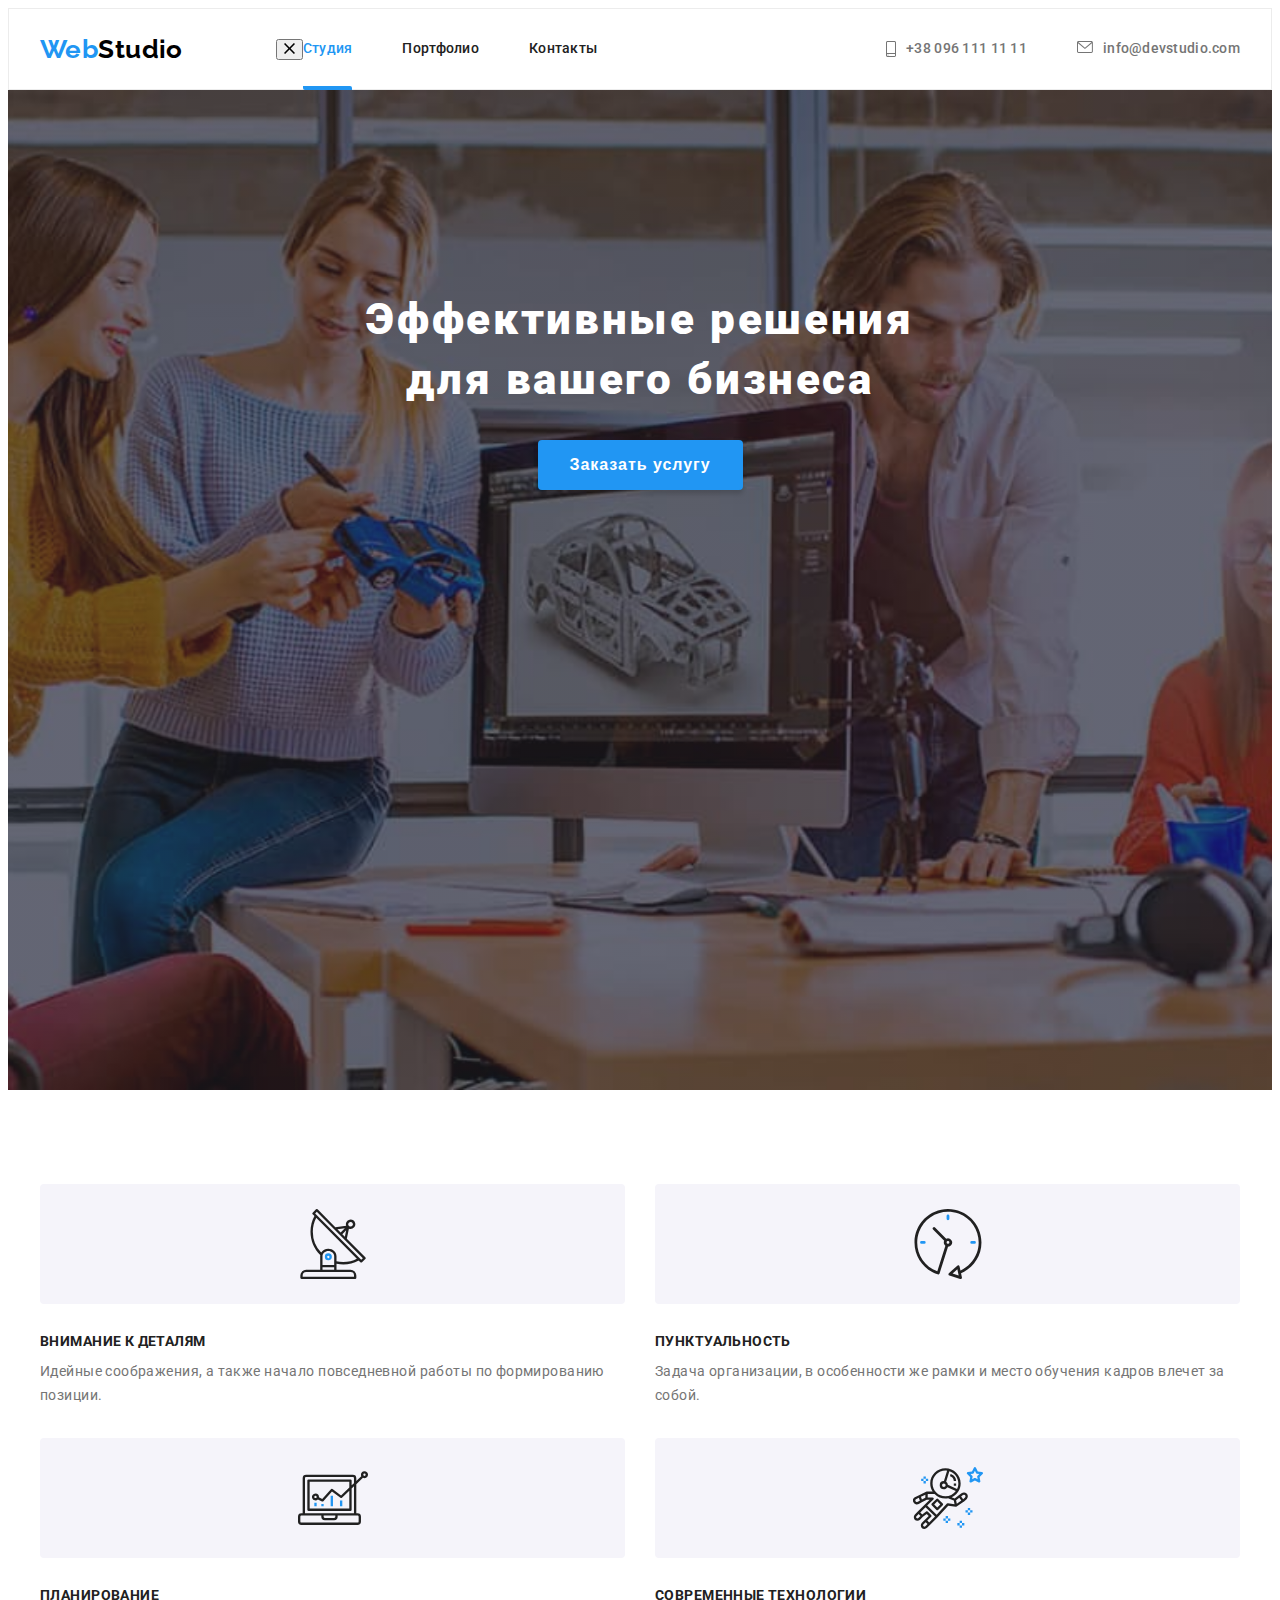
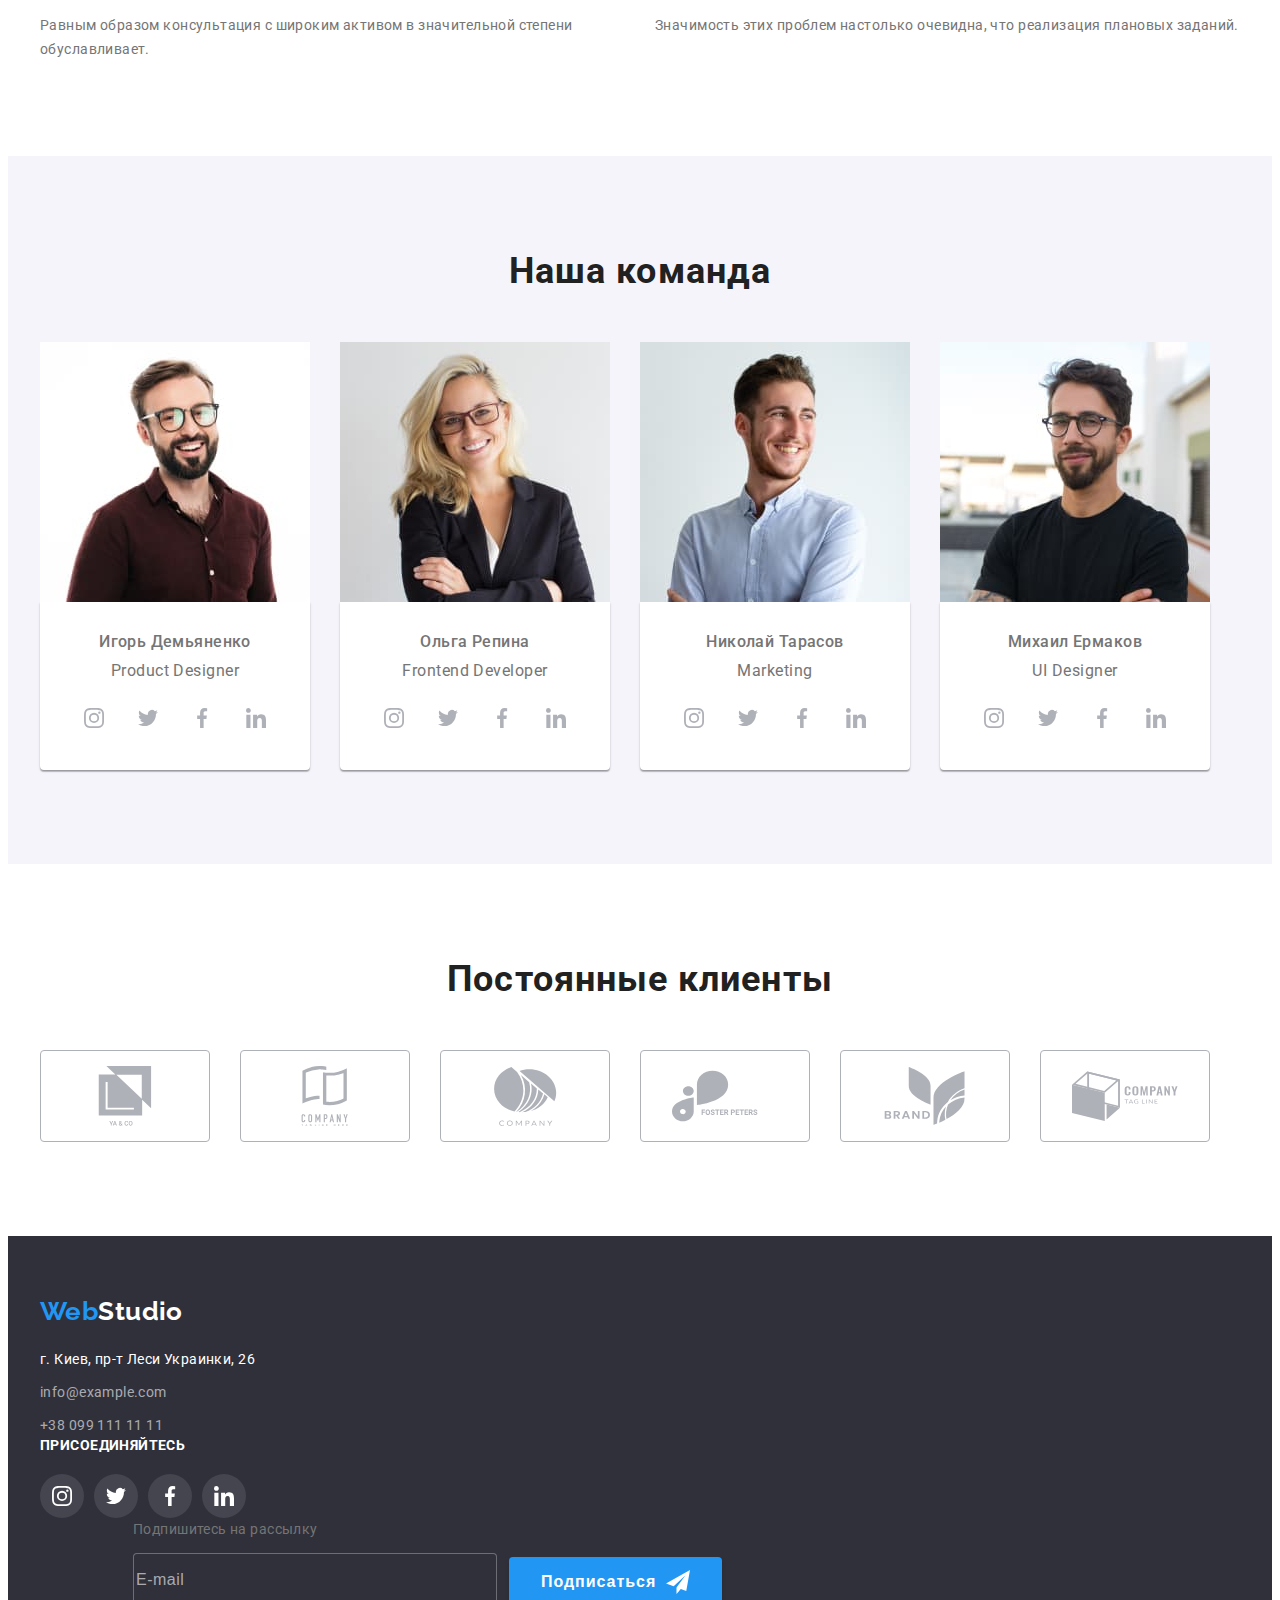
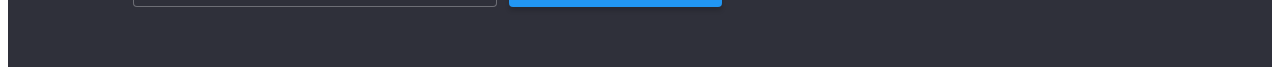
==== index.html @ 20b2bf78 "changes in base, nav, benefits, footer, work" ====
<!DOCTYPE html>
<html lang="ru">

<head>
    <meta charset="UTF-8">
    <meta http-equiv="X-UA-Compatible" content="IE=edge">
    <meta name="viewport" content="width=device-width, initial-scale=1.0">
    <title>WebStudio</title>
    <link rel="preconnect" href="https://fonts.googleapis.com">
    <link rel="preconnect" href="https://fonts.gstatic.com" crossorigin>
    <link href="https://fonts.googleapis.com/css2?family=Raleway:wght@700&family=Roboto:wght@400;500;700;900&display=swap" rel="stylesheet">
    <link rel="stylesheet" href="https://cdnjs.cloudflare.com/ajax/libs/modern-normalize/1.1.0/modern-normalize.min.css" integrity="sha512-wpPYUAdjBVSE4KJnH1VR1HeZfpl1ub8YT/NKx4PuQ5NmX2tKuGu6U/JRp5y+Y8XG2tV+wKQpNHVUX03MfMFn9Q==" crossorigin="anonymous" referrerpolicy="no-referrer"
    />
    <link rel="stylesheet " href="./css/main.min.css ">
</head>

<body>

    <!-- Header -->
    <header class="header">
        <div class="container container__header">
            <nav class="site-nav">
                <a class="logo header__logo" href="/"><span class="logo__first-word">Web</span>Studio</a>
                <div class="site-nav__burger">
                    <div class="site-nav__line"></div>
                    <div class="site-nav__line"></div>
                    <div class="site-nav__line"></div>
                </div>
                <button type="button" class="site-nav__button">
                    <svg class="" width="11" height="11">
                        <use href="./images/sprite.svg#icon-Vectorx"></use>
                    </svg>
                </button>

                <ul class="nav-box">
                    <li class="nav-box__item"><a class="nav-box__link nav-box-link__active" href="./index.html ">Студия</a></li>
                    <li class="nav-box__item"><a class="nav-box__link" href="./portfolio.html ">Портфолио</a></li>
                    <li class="nav-box__item"><a class="nav-box__link" href=" ">Контакты</a></li>
                </ul>
            </nav>

            <ul class="contacts">
                <li class="contacts__item icon-phone-wrap">
                    <a class="contacts__link" href="tel:+380961111111 "><svg class="contacts__icon" width="10" height="16">
                            <use href="images/sprite.svg#icon-phone"></use>
                        </svg>+38 096 111 11 11</a>
                </li>

                <li class="contacts__item">
                    <a class="contacts__link mail" href="mailto:info@devstudio.com "><svg class="contacts__icon" width="16" height="12">
                            <use href="images/sprite.svg#icon-mail"></use>
                        </svg>info@devstudio.com</a></li>
            </ul>
        </div>
    </header>

    <main>
        <!-- Hero -->
        <section class="hero-box overlay">
            <div class="container">
                <h1 class="hero-box__title centered">Эффективные решения<br>для вашего бизнеса</h1>
                <button type="button" class="hero-box__button" data-modal-open>Заказать услугу</button>
            </div>


        </section>

        <!-- Преимущества -->
        <section class="section">
            <div class="container">
                <h2 class="section__title visually-hidden">Наши преимущества</h2>
                <ul class="benefits-list">
                    <li class="benefits-list__item">
                        <div class="benefits-list__box">
                            <svg class="benefits-list__icon">
                                <use href="./images/sprite.svg#icon-antenna"></use>
                            </svg>
                        </div>
                        <h3 class="benefits-list__title">Внимание к деталям</h3>
                        <p class="benefits-list__text">Идейные соображения, а также начало повседневной работы по формированию позиции.</p>
                    </li>
                    <li class="benefits-list__item">
                        <div class="benefits-list__box">
                            <svg class="benefits-list__icon">
                                <use href="./images/sprite.svg#icon-clock"></use>
                            </svg>
                        </div>
                        <h3 class="benefits-list__title">Пунктуальность</h3>
                        <p class="benefits-list__text">Задача организации, в особенности же рамки и место обучения кадров влечет за собой.</p>
                    </li>
                    <li class="benefits-list__item">
                        <div class="benefits-list__box">
                            <svg class="benefits-list__icon">
                                <use href="./images/sprite.svg#icon-diagram"></use>
                            </svg>
                        </div>
                        <h3 class="benefits-list__title">Планирование</h3>
                        <p class="benefits-list__text">Равным образом консультация с широким активом в значительной степени обуславливает.</p>
                    </li>
                    <li class="benefits-list__item">
                        <div class="benefits-list__box">
                            <svg class="benefits-list__icon">
                                <use href="./images/sprite.svg#icon-astronaut"></use>
                            </svg>
                        </div>
                        <h3 class="benefits-list__title">Современные технологии</h3>
                        <p class="benefits-list__text">Значимость этих проблем настолько очевидна, что реализация плановых заданий.</p>
                    </li>
                </ul>
            </div>
        </section>

        <!-- Работы -->
        <section class="section__no-padding-top section">
            <div class="container">
                <h2 class="section__title centered ">Чем мы занимаемся</h2>
                <ul class="works-list">
                    <li class="works-list__item">
                        <img class="works-list__img" src="./images/imgwork1.jpg " alt="Работа на компьютере " width=370>
                        <p class="works-list__text">Десктопные приложения</p>
                    </li>
                    <li class="works-list__item">
                        <img class="works-list__img" src="./images/imgwork2.jpg " alt="Современность технологий " width=370>
                        <p class="works-list__text">Мобильные приложения</p>
                    </li>
                    <li class="works-list__item">
                        <img class="works-list__img" src="./images/imgwork3.jpg " alt="Подбор цвета " width=370>
                        <p class="works-list__text">Дизайнерские решения</p>
                    </li>
                </ul>
            </div>
        </section>

        <!-- Команда -->
        <section class="team section">
            <div class="container">
                <h2 class="section__title section-team centered ">Наша команда</h2>
                <ul class="team-list">
                    <li class="team-list__item">
                        <img src="./images/imgpeople1.jpg " alt="Фото " width=370>
                        <div class="team-list__box">
                            <h3 class="team-list__title centered">Игорь Демьяненко</h3>
                            <p class="team-list__text centered">Product Designer</p>
                            <ul class="social">
                                <li class="social__item">
                                    <a href="#" class="social__link">
                                        <svg class="social__icon">
                                            <use href="images/sprite.svg#icon-instagram">
                                            </use>
                                        </svg>
                                    </a>
                                </li>
                                <li class="social__item">
                                    <a href="#" class="social__link">
                                        <svg class="social__icon">
                                            <use href="images/sprite.svg#icon-twitter">
                                            </use>
                                        </svg>
                                    </a>
                                </li>
                                <li class="social__item">
                                    <a href="#" class="social__link">
                                        <svg class="social__icon">
                                            <use href="images/sprite.svg#icon-facebook">
                                            </use>
                                        </svg>
                                    </a>
                                </li>
                                <li class="social__item">
                                    <a href="#" class="social__link">
                                        <svg class="social__icon">
                                            <use href="images/sprite.svg#icon-linkedin">
                                            </use>
                                        </svg>
                                    </a>
                                </li>
                            </ul>
                        </div>
                    </li>
                    <li class="team-list__item">
                        <img src="./images/imgpeople2.jpg " alt="Фото " width=370>
                        <div class="team-list__box">
                            <h3 class="team-list__title centered ">Ольга Репина</h3>
                            <p class="team-list__text centered ">Frontend Developer</p>
                            <ul class="social">
                                <li class="social__item">
                                    <a href="#" class="social__link">
                                        <svg class="social__icon">
                                            <use href="images/sprite.svg#icon-instagram">
                                            </use>
                                        </svg>
                                    </a>
                                </li>
                                <li class="social__item">
                                    <a href="#" class="social__link">
                                        <svg class="social__icon">
                                            <use href="images/sprite.svg#icon-twitter">
                                            </use>
                                        </svg>
                                    </a>
                                </li>
                                <li class="social__item">
                                    <a href="#" class="social__link">
                                        <svg class="social__icon">
                                            <use href="images/sprite.svg#icon-facebook">
                                            </use>
                                        </svg>
                                    </a>
                                </li>
                                <li class="social__item">
                                    <a href="#" class="social__link">
                                        <svg class="social__icon">
                                            <use href="images/sprite.svg#icon-linkedin">
                                            </use>
                                        </svg>
                                    </a>
                                </li>
                            </ul>
                        </div>
                    </li>
                    <li class="team-list__item">
                        <img src="./images/imgpeople3.jpg " alt="Фото " width=370>
                        <div class="team-list__box">
                            <h3 class="team-list__title centered ">Николай Тарасов</h3>
                            <p class="team-list__text centered ">Marketing</p>
                            <ul class="social">
                                <li class="social__item">
                                    <a href="#" class="social__link">
                                        <svg class="social__icon">
                                            <use href="images/sprite.svg#icon-instagram">
                                            </use>
                                        </svg>
                                    </a>
                                </li>
                                <li class="social__item">
                                    <a href="#" class="social__link">
                                        <svg class="social__icon">
                                            <use href="images/sprite.svg#icon-twitter">
                                            </use>
                                        </svg>
                                    </a>
                                </li>
                                <li class="social__item">
                                    <a href="#" class="social__link">
                                        <svg class="social__icon">
                                            <use href="images/sprite.svg#icon-facebook">
                                            </use>
                                        </svg>
                                    </a>
                                </li>
                                <li class="social__item">
                                    <a href="#" class="social__link">
                                        <svg class="social__icon">
                                            <use href="images/sprite.svg#icon-linkedin">
                                            </use>
                                        </svg>
                                    </a>
                                </li>
                            </ul>
                        </div>
                    </li>
                    <li class="team-list__item">
                        <img src="./images/imgpeople4.jpg " alt="Фото " width=370>
                        <div class="team-list__box">
                            <h3 class="team-list__title centered ">Михаил Ермаков</h3>
                            <p class="team-list__text centered ">UI Designer</p>
                            <ul class="social">
                                <li class="social__item">
                                    <a href="#" class="social__link">
                                        <svg class="social__icon">
                                            <use href="images/sprite.svg#icon-instagram">
                                            </use>
                                        </svg>
                                    </a>
                                </li>
                                <li class="social__item">
                                    <a href="#" class="social__link">
                                        <svg class="social__icon">
                                            <use href="images/sprite.svg#icon-twitter">
                                            </use>
                                        </svg>
                                    </a>
                                </li>
                                <li class="social__item">
                                    <a href="#" class="social__link">
                                        <svg class="social__icon">
                                            <use href="images/sprite.svg#icon-facebook">
                                            </use>
                                        </svg>
                                    </a>
                                </li>
                                <li class="social__item">
                                    <a href="#" class="social__link">
                                        <svg class="social__icon">
                                            <use href="images/sprite.svg#icon-linkedin">
                                            </use>
                                        </svg>
                                    </a>
                                </li>
                            </ul>
                        </div>
                    </li>
                </ul>
            </div>

        </section>

        <!-- Постоянные клиенты -->
        <section class="section">
            <div class="container">
                <h2 class="section__title centered">Постоянные клиенты</h2>
                <ul class="clients-list">
                    <li class="clients-list__item">
                        <a href="#" class="clients-list__link">
                            <svg class="clients-list__icon" width="106" height="60">
                                <use href="./images/sprite.svg#icon-client1"></use>
                            </svg>
                        </a>
                    </li>
                    <li class="clients-list__item">
                        <a href="#" class="clients-list__link">
                            <svg class="clients-list__icon" width="106" height="60">
                                <use href="./images/sprite.svg#icon-client2"></use>
                            </svg>
                        </a>
                    </li>
                    <li class="clients-list__item">
                        <a href="#" class="clients-list__link">
                            <svg class="clients-list__icon" width="106" height="60">
                                <use href="./images/sprite.svg#icon-client3"></use>
                            </svg>
                        </a>
                    </li>
                    <li class="clients-list__item">
                        <a href="#" class="clients-list__link">
                            <svg class="clients-list__icon" width="106" height="60">
                                <use href="./images/sprite.svg#icon-client4"></use>
                            </svg>
                        </a>
                    </li>
                    <li class="clients-list__item">
                        <a href="#" class="clients-list__link">
                            <svg class="clients-list__icon" width="106" height="60">
                                <use href="./images/sprite.svg#icon-client5"></use>
                            </svg>
                        </a>
                    </li>
                    <li class="clients-list__item">
                        <a href="#" class="clients-list__link">
                            <svg class="clients-list__icon" width="106" height="60">
                                <use href="./images/sprite.svg#icon-client6"></use>
                            </svg>
                        </a>
                    </li>
                </ul>
            </div>
        </section>
    </main>

    <!-- Подвал -->
    <footer class="footer">
        <div class="container footer__container">
            <div class="footer-box">
                <a class="logo footer__logo" href="/"><span class="logo__first-word ">Web</span>Studio</a>

                <address>
                    <ul class="footer-box__list ">
                        <li class="footer-box__item"><a class="footer-box__address" href="https://www.google.com/maps/place/%D0%B1%D1%83%D0%BB.+%D0%9B%D0%B5%D1%81%D0%B8+%D0%A3%D0%BA%D1%80%D0%B0%D0%B8%D0%BD%D0%BA%D0%B8,+26,+%D0%9A%D0%B8%D0%B5%D0%B2,+02000/@50.4265807,30.5361918,17z/data=!3m1!4b1!4m13!1m7!3m6!1s0x40d4cf0e033ecbe9:0x57a4dffefec77da0!2z0LHRg9C7LiDQm9C10YHQuCDQo9C60YDQsNC40L3QutC4LCAyNiwg0JrQuNC10LIsIDAyMDAw!3b1!8m2!3d50.4265807!4d30.5383858!3m4!1s0x40d4cf0e033ecbe9:0x57a4dffefec77da0!8m2!3d50.4265807!4d30.5383858 ">
                            г. Киев, пр-т Леси Украинки, 26</a></li>
                        <li class="footer-box__item"><a class="footer-box__contact" href="mailto:info@example.com ">info@example.com</a></li>
                        <li class="footer-box__item"><a class="footer-box__contact" href="tel:+380991111111 ">+38 099 111 11 11</a></li>
                    </ul>
                </address>
            </div>

            <div class="footer-submit-box">
                <p class="footer-submit-box__title">присоединяйтесь</p>
                <ul class="footer-submit-box__list">
                    <li class="footer-submit-box__item">
                        <a href="#" class="footer-submit-box__link">
                            <svg class="footer-submit-box__icon">
                                <use href="images/sprite.svg#icon-instagram">
                                </use>
                            </svg>
                        </a>
                    </li>
                    <li class="footer-submit-box__item">
                        <a href="#" class="footer-submit-box__link">
                            <svg class="footer-submit-box__icon">
                                <use href="images/sprite.svg#icon-twitter">
                                </use>
                            </svg>
                        </a>
                    </li>
                    <li class="footer-submit-box__item">
                        <a href="#" class="footer-submit-box__link">
                            <svg class="footer-submit-box__icon">
                                <use href="images/sprite.svg#icon-facebook">
                                </use>
                            </svg>
                        </a>
                    </li>
                    <li class="footer-submit-box__item">
                        <a href="#" class="footer-submit-box__link">
                            <svg class="footer-submit-box__icon">
                                <use href="images/sprite.svg#icon-linkedin">
                                </use>
                            </svg>
                        </a>
                    </li>
                </ul>
            </div>
            <form action="" class="footer-form">
                <label class="footer-form_submit-email-box">Подпишитесь на рассылку
                    <input type="email" name="email" class="footer-form__email" placeholder="E-mail">
                </label>
                <button type="submit" class="footer-form__button-submit button-submit">Подписаться
                    <svg class="footer-form__icon-send">
                        <use href="./images/sprite.svg#icon-telegram"></use>
                    </svg>
                </button>

            </form>
        </div>
    </footer>

    <!-- Модалка -->
    <div class="backdrop is-hidden" data-modal>
        <div class="modal">
            <button type="button" data-modal-close class="modal-close modal__close">
                <svg class="modal__cross" width="11" height="11">
                    <use href="./images/sprite.svg#icon-Vectorx"></use>
                </svg>
            </button>
            <b class="modal__header">Оставьте свои данные, мы вам перезвоним</b>
            <form action="" class="modal-form modal__form">
                <label class="modal-form__input-box">Имя
                    <input type="text" name="name" class="modal-form__input" required>
                    <svg class="modal-form__icon">
                        <use href="./images/sprite.svg#modal-contact"></use>
                    </svg>
                </label>
                <label class="modal-form__input-box">Телефон
                    <input type="tel" name="tel" class="modal-form__input" pattern="[0-9]{10}" title="0500505050" required>
                    <svg class="modal-form__icon">
                        <use href="./images/sprite.svg#modal-tel"></use>
                    </svg>
                </label>
                <label class="modal-form__input-box">Почта
                    <input type="email" name="email" class="modal-form__input" required>
                    <svg class="modal-form__icon">
                        <use href="./images/sprite.svg#modal-email"></use>
                    </svg>
                </label>
                <label class="modal-form__input-box">Комментарий
                    <textarea name="coment" placeholder="Введите текст" class="form-message" id="coment" cols="30" rows="10"></textarea>
                </label>

                <label class="policy-box">
                    <input type="checkbox" name="checkbox" class="policy-box__checkbox"> 
                    <svg class="policy-box__icon-check">
                        <use href="./images/sprite.svg#icon-ok"></use>
                    </svg>
                    Соглашаюсь с рассылкой и принимаю &nbsp;<a href="#">Условия договора</a>
                </label>
                <button type="submit" name="submit" class="policy-box__button-submit">Отправить</button>
            </form>
        </div>
    </div>

    <script src="./js/modal.js"></script>
</body>

</html>
---- css/main.min.css ----
:root{--primary-text-color: #757575;--title-text-color: #212121;--accent-color: #2196f3;--primary-white-color: #fff;--title-bgc: #2f303a;--secondary-bgc: #f5f4fa;--box-shadow: 0px 4px 4px rgba(0, 0, 0, 0.15);--contract-color: rgba(255, 255, 255, 0.6);--animation-timing-function: cubic-bezier(0.4, 0, 0.2, 1)}body{background:var(--primary-white-color);color:var(--primary-text-color);font-family:'Roboto', sans-serif;font-size:14px;line-height:1.7;letter-spacing:0.03em}img{display:block;max-width:100%;height:auto}h1,h2,h3,p{margin:0}ul{margin:0;padding:0;list-style:none}.section{padding:60px 0}@media screen and (min-width: 1200px){.section{padding:94px 0}}.container{margin-left:auto;margin-right:auto;padding-left:15px;padding-right:15px}@media screen and (min-width: 480px){.container{width:480px}}@media screen and (min-width: 768px){.container{width:768px}}@media screen and (min-width: 1200px){.container{width:1200px}}.hero-box,.footer{background-color:var(--title-bgc)}.centered{text-align:center}.section__title{font-weight:700;font-size:36px;line-height:1.17;letter-spacing:0.03em;text-align:center;color:var(--title-text-color);margin-top:0;margin-bottom:50px}.visually-hidden{position:absolute;clip:rect(0 0 0 0);width:1px;height:1px;margin:-1px}.links{margin-bottom:50px}.header__logo,.footer__logo{font-family:'Raleway';font-weight:700;font-size:26px;line-height:1.19;text-decoration:none}.logo{color:#000000}.logo .logo__first-word{color:var(--accent-color)}@media screen and (min-width: 768px){.header__logo{margin-right:93px;display:-webkit-box;display:-webkit-flex;display:-ms-flexbox;display:flex;-webkit-box-align:center;-webkit-align-items:center;-ms-flex-align:center;align-items:center}}.footer__logo{color:var(--primary-white-color)}.header{border:1px solid #ececec}@media screen and (min-width: 768px){.container__header{display:-webkit-box;display:-webkit-flex;display:-ms-flexbox;display:flex}}@media screen and (min-width: 768px){.site-nav{display:-webkit-box;display:-webkit-flex;display:-ms-flexbox;display:flex;-webkit-box-align:center;-webkit-align-items:center;-ms-flex-align:center;align-items:center}}@media screen and (min-width: 768px){.nav-box{display:-webkit-box;display:-webkit-flex;display:-ms-flexbox;display:flex;-webkit-box-align:center;-webkit-align-items:center;-ms-flex-align:center;align-items:center;-webkit-align-content:center;-ms-flex-line-pack:center;align-content:center}}@media screen and (min-width: 768px){.nav-box__item{margin-left:auto}.nav-box__item:not(:last-child){margin-right:50px}}.nav-box__link{display:block;padding-top:32px;padding-bottom:32px;font-weight:500;font-size:14px;line-height:1.14;letter-spacing:0.02em;text-decoration:none;color:var(--title-text-color);position:relative;-webkit-transition:color 250ms var(--animation-timing-function);-o-transition:color 250ms var(--animation-timing-function);transition:color 250ms var(--animation-timing-function)}.nav-box__link:hover::after,.nav-box__link:focus::after{-webkit-transform:scale(1);-ms-transform:scale(1);transform:scale(1)}.nav-box__link::after{content:'';position:absolute;left:0;bottom:0;display:block;width:100%;height:4px;-webkit-border-radius:0 2px;border-radius:0 2px;background-color:var(--accent-color);-webkit-transform:scale(0);-ms-transform:scale(0);transform:scale(0);-webkit-transition:-webkit-transform 250ms var(--animation-timing-function);transition:-webkit-transform 250ms var(--animation-timing-function);-o-transition:transform 250ms var(--animation-timing-function);transition:transform 250ms var(--animation-timing-function);transition:transform 250ms var(--animation-timing-function), -webkit-transform 250ms var(--animation-timing-function)}.nav-box__link:hover,.nav-box__link:focus{color:var(--accent-color)}.nav-box-link__active{color:var(--accent-color)}.nav-box-link__active::after{content:'';position:absolute;left:0;bottom:-1px;display:block;width:100%;height:4px;-webkit-border-radius:0 2px;border-radius:0 2px;background-color:var(--accent-color);-webkit-transform:scale(1);-ms-transform:scale(1);transform:scale(1)}@media screen and (min-width: 768px){.contacts{display:-webkit-box;display:-webkit-flex;display:-ms-flexbox;display:flex;-webkit-box-align:center;-webkit-align-items:center;-ms-flex-align:center;align-items:center;-webkit-align-content:center;-ms-flex-line-pack:center;align-content:center;margin-left:auto}}.contacts__item:not(:last-child){margin-right:50px}.contacts__link{fill:var(--primary-text-color);padding-top:32px;padding-bottom:32px;font-weight:500;font-size:14px;line-height:1.14;letter-spacing:0.02em;text-decoration:none;color:var(--primary-text-color);-webkit-transition:color 250ms var(--animation-timing-function),fill 250ms var(--animation-timing-function);-o-transition:color 250ms var(--animation-timing-function),fill 250ms var(--animation-timing-function);transition:color 250ms var(--animation-timing-function),fill 250ms var(--animation-timing-function)}@media screen and (min-width: 768px){.contacts__link{display:-webkit-box;display:-webkit-flex;display:-ms-flexbox;display:flex;-webkit-box-pack:center;-webkit-justify-content:center;-ms-flex-pack:center;justify-content:center}}.contacts__link:hover,.contacts__link:focus{color:var(--accent-color)}.contacts__link:hover .contacts__icon,.contacts__link:focus .contacts__icon{fill:var(--accent-color)}.contacts__icon{fill:currentColor;margin-right:10px}.backdrop{position:fixed;top:0;left:0;width:100%;height:100%;background-color:rgba(0,0,0,0.2);cursor:pointer;opacity:1;-webkit-transition:opacity 250ms var(--animation-timing-function),visibility 250ms var(--animation-timing-function);-o-transition:opacity 250ms var(--animation-timing-function),visibility 250ms var(--animation-timing-function);transition:opacity 250ms var(--animation-timing-function),visibility 250ms var(--animation-timing-function)}.backdrop.is-hidden{opacity:0;pointer-events:none}.backdrop.is-hidden .modal{-webkit-transform:translate(-50%, -50%) scale(1.1);-ms-transform:translate(-50%, -50%) scale(1.1);transform:translate(-50%, -50%) scale(1.1)}.modal{position:absolute;top:50%;left:50%;-webkit-transform:translate(-50%, -50%) scale(1);-ms-transform:translate(-50%, -50%) scale(1);transform:translate(-50%, -50%) scale(1);-webkit-transition:-webkit-transform 250ms var(--animation-timing-function);transition:-webkit-transform 250ms var(--animation-timing-function);-o-transition:transform 250ms var(--animation-timing-function);transition:transform 250ms var(--animation-timing-function);transition:transform 250ms var(--animation-timing-function), -webkit-transform 250ms var(--animation-timing-function);min-height:581px;min-width:528px;padding:40px;background-color:var(--primary-white-color);-webkit-box-shadow:0px 1px 3px rgba(0,0,0,0.12),0px 1px 1px rgba(0,0,0,0.14),0px 2px 1px rgba(0,0,0,0.2);box-shadow:0px 1px 3px rgba(0,0,0,0.12),0px 1px 1px rgba(0,0,0,0.14),0px 2px 1px rgba(0,0,0,0.2);-webkit-border-radius:4px;border-radius:4px}.modal .modal-close{height:30px;width:30px;-webkit-border-radius:50%;border-radius:50%;background:var(--primary-white-color);border:1px solid rgba(0,0,0,0.1);cursor:pointer;-webkit-transition:fill 250ms var(--animation-timing-function);-o-transition:fill 250ms var(--animation-timing-function);transition:fill 250ms var(--animation-timing-function)}.modal .modal-close:hover{fill:var(--accent-color)}.modal .modal-close.modal__close{position:absolute;top:8px;right:8px}.modal .modal__cross{color:#000000;-webkit-box-align:center;-webkit-align-items:center;-ms-flex-align:center;align-items:center;-webkit-box-pack:center;-webkit-justify-content:center;-ms-flex-pack:center;justify-content:center;-webkit-transition:color 250ms var(--animation-timing-function);-o-transition:color 250ms var(--animation-timing-function);transition:color 250ms var(--animation-timing-function)}.modal .modal__header{font-weight:700;font-size:20px;line-height:1.15;text-align:center;letter-spacing:0.03em;color:var(--title-text-color);margin-bottom:12px}.modal .modal__form{margin-top:12px}.modal .modal-form__input-box{display:block;position:relative;font-size:12px;line-height:1.16;letter-spacing:0.01em;color:var(--primary-text-color);margin-bottom:10px}.modal-form__input,.form-message{width:100%;height:40px;border:1px solid rgba(33,33,33,0.2);-webkit-box-sizing:border-box;box-sizing:border-box;-webkit-border-radius:4px;border-radius:4px;margin-top:4px;padding:0 10px 0 35px}.modal-form__input:focus,.form-message:focus{outline:none;border:1px solid var(--accent-color)}.modal-form__input:focus ~ .modal-form__icon{fill:var(--accent-color)}.modal-form__icon{display:block;position:absolute;top:50%;left:10px;width:18px;height:18px;color:var(--title-text-color);-webkit-transition:border 250ms var(--animation-timing-function),fill 250ms var(--animation-timing-function);-o-transition:border 250ms var(--animation-timing-function),fill 250ms var(--animation-timing-function);transition:border 250ms var(--animation-timing-function),fill 250ms var(--animation-timing-function)}.form-message{display:block;font-family:inherit;resize:none;height:120px;padding:12px 16px}.form-message::-webkit-input-placeholder{color:rgba(117,117,117,0.5)}.form-message:-ms-input-placeholder{color:rgba(117,117,117,0.5)}.form-message::-ms-input-placeholder{color:rgba(117,117,117,0.5)}.form-message::placeholder{color:rgba(117,117,117,0.5)}.policy-box{display:-webkit-box;display:-webkit-flex;display:-ms-flexbox;display:flex;-webkit-box-align:center;-webkit-align-items:center;-ms-flex-align:center;align-items:center;-webkit-box-pack:center;-webkit-justify-content:center;-ms-flex-pack:center;justify-content:center;width:100%;font-size:14px;line-height:1.71;letter-spacing:0.03em;color:var(--primary-text-color);margin-bottom:30px}.policy-box__checkbox{position:absolute;width:1px;height:1px;margin:-1px;border:0px;padding:0px;clip:rect(0 0 0 0);overflow:hidden}.policy-box__icon-check{width:16px;height:16px;border:2px solid var(--title-text-color);-webkit-border-radius:2px;border-radius:2px;margin-right:10px;background-color:var(--primary-white-color)}.policy-box__checkbox:checked+.policy-box__icon-check{background-color:var(--accent-color);-webkit-background-origin:border-box;background-origin:border-box;border-color:var(--accent-color)}.policy-box a{color:var(--accent-color);text-decoration:underline}.policy-box__button-submit{display:block;margin:0 auto;-webkit-border-radius:4px;border-radius:4px;border:none;height:50px;min-width:200px;text-align:center;color:var(--primary-white-color);background-color:var(--accent-color);cursor:pointer;font-weight:700;font-size:16px;line-height:1.88;text-decoration:none;letter-spacing:0.06em;-webkit-transition:background-color 250ms var(--animation-timing-function),-webkit-box-shadow 250ms var(--animation-timing-function);transition:background-color 250ms var(--animation-timing-function),-webkit-box-shadow 250ms var(--animation-timing-function);-o-transition:background-color 250ms var(--animation-timing-function),box-shadow 250ms var(--animation-timing-function);transition:background-color 250ms var(--animation-timing-function),box-shadow 250ms var(--animation-timing-function);transition:background-color 250ms var(--animation-timing-function),box-shadow 250ms var(--animation-timing-function),-webkit-box-shadow 250ms var(--animation-timing-function)}.policy-box__button-submit:hover,.policy-box__button-submit:focus{cursor:pointer;background-color:#1b71b8;-webkit-box-shadow:var(--box-shadow);box-shadow:var(--box-shadow)}.hero-box{text-align:center;padding-top:200px;padding-bottom:200px}.hero-box__title{margin-bottom:30px;color:var(--primary-white-color);font-weight:900;font-size:44px;line-height:1.36;letter-spacing:0.06em}.overlay{height:600px;max-width:1600px;margin-left:auto;margin-right:auto;background-image:-webkit-gradient(linear, left top, right top, from(rgba(47,48,58,0.4)), to(rgba(47,48,58,0.4))),url(../images/hero-box.jpg);background-image:-webkit-linear-gradient(left, rgba(47,48,58,0.4), rgba(47,48,58,0.4)),url(../images/hero-box.jpg);background-image:-o-linear-gradient(left, rgba(47,48,58,0.4), rgba(47,48,58,0.4)),url(../images/hero-box.jpg);background-image:linear-gradient(to right, rgba(47,48,58,0.4), rgba(47,48,58,0.4)),url(../images/hero-box.jpg);background-repeat:no-repeat;background-position:center;-webkit-background-size:cover;background-size:cover}.hero-box__button{display:inline-block;border:transparent;-webkit-box-shadow:var(--box-shadow);box-shadow:var(--box-shadow);-webkit-border-radius:4px;border-radius:4px;padding:10px 32px;min-width:200px;text-align:center;color:var(--primary-white-color);background-color:var(--accent-color);cursor:pointer;font-weight:700;font-size:16px;line-height:1.88;text-decoration:none;letter-spacing:0.06em;-webkit-transition:background-color 250ms var(--animation-timing-function);-o-transition:background-color 250ms var(--animation-timing-function);transition:background-color 250ms var(--animation-timing-function)}@media screen and (min-width: 768px){.benefits-list{display:-webkit-box;display:-webkit-flex;display:-ms-flexbox;display:flex;-webkit-flex-wrap:wrap;-ms-flex-wrap:wrap;flex-wrap:wrap;margin:-15px}}@media screen and (min-width: 1600px){.benefits-list{margin:-15px}}@media screen and (max-width: 767px){.benefits-list__item:not(:last-child){margin-bottom:30px}}@media screen and (min-width: 768px){.benefits-list__item{width:-webkit-calc((100% - 4 * 15px) / 2);width:calc((100% - 4 * 15px) / 2);margin:15px}}@media screen and (min-width: 1600px){.benefits-list__item{width:-webkit-calc((100% - 8 * 15px) / 4);width:calc((100% - 8 * 15px) / 4);margin:15px}}.benefits-list__box{display:-webkit-box;display:-webkit-flex;display:-ms-flexbox;display:flex;-webkit-box-pack:center;-webkit-justify-content:center;-ms-flex-pack:center;justify-content:center;margin-bottom:30px;height:120px;background-color:var(--secondary-bgc);-webkit-border-radius:4px;border-radius:4px;fill:var(--title-text-color)}.benefits-list__icon{display:-webkit-box;display:-webkit-flex;display:-ms-flexbox;display:flex;width:70px;fill:var(--title-text-color);-webkit-background-size:contain;background-size:contain;background-repeat:no-repeat}.benefits-list__title{margin-bottom:10px;font-weight:700;font-size:14px;line-height:1.14;letter-spacing:0.03em;color:var(--title-text-color);text-transform:uppercase}@media screen and (max-width: 767px){.benefits-list__title{display:-webkit-box;display:-webkit-flex;display:-ms-flexbox;display:flex;-webkit-box-pack:center;-webkit-justify-content:center;-ms-flex-pack:center;justify-content:center}}.benefits-list__text{font-weight:400;font-size:14px;line-height:1.71;margin-top:0;margin-bottom:0;padding-top:0;letter-spacing:0.03em;color:var(--primary-text-color)}.works{padding-top:0}.section__no-padding-top{display:block;margin-bottom:50px;padding-top:0;padding-bottom:0}@media screen and (max-width: 1599px){.section__no-padding-top{display:none}}.works-list{display:-webkit-box;display:-webkit-flex;display:-ms-flexbox;display:flex;-webkit-flex-wrap:wrap;-ms-flex-wrap:wrap;flex-wrap:wrap}.works-list__item{position:relative}.works-list__item+.works-list__item{margin-left:30px}.works-list__text{display:-webkit-box;display:-webkit-flex;display:-ms-flexbox;display:flex;-webkit-box-pack:center;-webkit-justify-content:center;-ms-flex-pack:center;justify-content:center;-webkit-box-align:center;-webkit-align-items:center;-ms-flex-align:center;align-items:center;position:absolute;content:'';bottom:0;left:0;height:70px;width:100%;background:rgba(47,48,58,0.8);font-weight:700;font-size:14px;line-height:1.14;letter-spacing:0.03em;color:var(--primary-white-color);text-transform:uppercase}.team{background:var(--secondary-bgc)}.section-team{margin-bottom:50px}.title-team{letter-spacing:0.03em;text-align:center;color:var(--title-text-color)}.team-list{display:-webkit-box;display:-webkit-flex;display:-ms-flexbox;display:flex;-webkit-flex-wrap:wrap;-ms-flex-wrap:wrap;flex-wrap:wrap}.team-list__item{width:270px;background-color:var(--primary-white-color)}.team-list__item+.team-list__item{margin-left:30px}.team-list__box{padding-top:30px;padding-bottom:30px;-webkit-border-radius:0px 0px 4px 4px;border-radius:0px 0px 4px 4px;-webkit-box-shadow:0px 1px 3px rgba(0,0,0,0.12),0px 1px 1px rgba(0,0,0,0.14),0px 2px 1px rgba(0,0,0,0.2);box-shadow:0px 1px 3px rgba(0,0,0,0.12),0px 1px 1px rgba(0,0,0,0.14),0px 2px 1px rgba(0,0,0,0.2)}.team-list__title,.team-list__text{font-weight:500;font-size:16px;line-height:1.19;margin-bottom:16px}.team-list__title{margin-bottom:10px}.team-list__text{font-weight:400;margin-top:0;padding-top:0;letter-spacing:0.03em;color:var(--primary-text-color)}.social{display:-webkit-box;display:-webkit-flex;display:-ms-flexbox;display:flex;-webkit-flex-wrap:wrap;-ms-flex-wrap:wrap;flex-wrap:wrap;-webkit-box-align:center;-webkit-align-items:center;-ms-flex-align:center;align-items:center;-webkit-box-pack:center;-webkit-justify-content:center;-ms-flex-pack:center;justify-content:center}.social__item:not(:last-child){margin-right:10px}.social__link{display:-webkit-box;display:-webkit-flex;display:-ms-flexbox;display:flex;-webkit-box-align:center;-webkit-align-items:center;-ms-flex-align:center;align-items:center;-webkit-box-pack:center;-webkit-justify-content:center;-ms-flex-pack:center;justify-content:center;width:44px;height:44px;-webkit-border-radius:50%;border-radius:50%;color:#afb1b8;-webkit-transition:color 250ms var(--animation-timing-function),background-color 250ms var(--animation-timing-function);-o-transition:color 250ms var(--animation-timing-function),background-color 250ms var(--animation-timing-function);transition:color 250ms var(--animation-timing-function),background-color 250ms var(--animation-timing-function)}.social__link:hover,.social__link:focus{color:var(--primary-white-color);background-color:var(--accent-color)}.social__icon{display:-webkit-box;display:-webkit-flex;display:-ms-flexbox;display:flex;fill:currentColor;width:20px;height:20px}.clients-list{display:-webkit-box;display:-webkit-flex;display:-ms-flexbox;display:flex;-webkit-flex-wrap:wrap;-ms-flex-wrap:wrap;flex-wrap:wrap}.clients-list__item{display:-webkit-box;display:-webkit-flex;display:-ms-flexbox;display:flex;-webkit-box-pack:center;-webkit-justify-content:center;-ms-flex-pack:center;justify-content:center;-webkit-box-align:center;-webkit-align-items:center;-ms-flex-align:center;align-items:center}.clients-list__item:not(:last-child){margin-right:30px}.clients-list__link{display:-webkit-box;display:-webkit-flex;display:-ms-flexbox;display:flex;-webkit-box-pack:center;-webkit-justify-content:center;-ms-flex-pack:center;justify-content:center;-webkit-box-align:center;-webkit-align-items:center;-ms-flex-align:center;align-items:center;width:170px;height:92px;border:1px solid #afb1b8;border-color:#afb1b8;-webkit-box-sizing:border-box;box-sizing:border-box;-webkit-border-radius:4px;border-radius:4px;color:#afb1b8;-webkit-transition:color 250ms var(--animation-timing-function),border-color 250ms var(--animation-timing-function);-o-transition:color 250ms var(--animation-timing-function),border-color 250ms var(--animation-timing-function);transition:color 250ms var(--animation-timing-function),border-color 250ms var(--animation-timing-function)}.clients-list__link:hover,.clients-list__link:focus{color:var(--accent-color);border-color:var(--accent-color)}.clients-list__icon{fill:currentColor}.footer{padding:60px 0}@media screen and (min-width: 1600px){.footer__container{display:-webkit-box;display:-webkit-flex;display:-ms-flexbox;display:flex;-webkit-box-flex:1;-webkit-flex-grow:1;-ms-flex-positive:1;flex-grow:1;-webkit-box-align:baseline;-webkit-align-items:baseline;-ms-flex-align:baseline;align-items:baseline}}@media screen and (min-width: 768px){.footer-box{margin-right:70px}}@media screen and (min-width: 768px){.footer-box__list{margin-top:20px}}@media screen and (min-width: 768px){.footer-box__item:not(:last-child){margin-bottom:9px}}.footer-box__address,.footer-box__contact{font-size:14px;line-height:1.71;letter-spacing:0.03em;font-style:normal;text-decoration:none;-webkit-text-decoration-style:none;text-decoration-style:none}.footer-box__address{color:var(--primary-white-color)}.footer-box__contact{color:var(--contract-color)}.footer-submit-box__title{font-family:Roboto;font-weight:700;font-size:14px;line-height:1.14;letter-spacing:0.03em;text-transform:uppercase;color:var(--primary-white-color)}@media screen and (min-width: 768px){.footer-submit-box__title{margin-bottom:20px}}.footer-submit-box__list{display:-webkit-box;display:-webkit-flex;display:-ms-flexbox;display:flex;-webkit-flex-wrap:wrap;-ms-flex-wrap:wrap;flex-wrap:wrap;-webkit-box-align:center;-webkit-align-items:center;-ms-flex-align:center;align-items:center;-webkit-box-pack:start;-webkit-justify-content:flex-start;-ms-flex-pack:start;justify-content:flex-start}.footer-submit-box__item:not(:last-child){margin-right:10px}.footer-submit-box__link{display:-webkit-box;display:-webkit-flex;display:-ms-flexbox;display:flex;-webkit-box-align:center;-webkit-align-items:center;-ms-flex-align:center;align-items:center;-webkit-box-pack:center;-webkit-justify-content:center;-ms-flex-pack:center;justify-content:center;width:44px;height:44px;-webkit-border-radius:50%;border-radius:50%;background:rgba(255,255,255,0.1);color:var(--primary-white-color);-webkit-transition:background-color 250ms var(--animation-timing-function);-o-transition:background-color 250ms var(--animation-timing-function);transition:background-color 250ms var(--animation-timing-function)}.footer-submit-box__link:hover,.footer-submit-box__link:focus{cursor:pointer;background-color:var(--accent-color)}.footer-submit-box__icon{display:-webkit-box;display:-webkit-flex;display:-ms-flexbox;display:flex;fill:currentColor;width:20px;height:20px}@media screen and (min-width: 768px){.footer-form{display:-webkit-box;display:-webkit-flex;display:-ms-flexbox;display:flex;-webkit-flex-wrap:wrap;-ms-flex-wrap:wrap;flex-wrap:wrap;-webkit-box-align:end;-webkit-align-items:flex-end;-ms-flex-align:end;align-items:flex-end;margin-left:93px}}.footer-form__submit-email-box{display:block;width:358px;font-weight:700;font-size:14px;line-height:1.14;letter-spacing:0.03em;text-transform:uppercase;color:var(--primary-white-color)}.footer-form__email{margin-top:12px;height:50px;border:1px solid rgba(255,255,255,0.3);-webkit-box-shadow:drop-shadow(0px 4px 4px rgba(0,0,0,0.15));box-shadow:drop-shadow(0px 4px 4px rgba(0,0,0,0.15));-webkit-border-radius:4px;border-radius:4px;background:var(--title-bgc)}@media screen and (min-width: 768px){.footer-form__email{display:-webkit-box;display:-webkit-flex;display:-ms-flexbox;display:flex;-webkit-box-align:end;-webkit-align-items:flex-end;-ms-flex-align:end;align-items:flex-end;width:358px}}.footer-form__email::-webkit-input-placeholder{font-size:16px;line-height:1.25;display:-webkit-box;display:-webkit-flex;display:flex;-webkit-box-align:center;-webkit-align-items:center;align-items:center;letter-spacing:0.03em;color:rgba(255,255,255,0.6)}.footer-form__email:-ms-input-placeholder{font-size:16px;line-height:1.25;display:-ms-flexbox;display:flex;-ms-flex-align:center;align-items:center;letter-spacing:0.03em;color:rgba(255,255,255,0.6)}.footer-form__email::-ms-input-placeholder{font-size:16px;line-height:1.25;display:-ms-flexbox;display:flex;-ms-flex-align:center;align-items:center;letter-spacing:0.03em;color:rgba(255,255,255,0.6)}.footer-form__email::placeholder{font-size:16px;line-height:1.25;display:-webkit-box;display:-webkit-flex;display:-ms-flexbox;display:flex;-webkit-box-align:center;-webkit-align-items:center;-ms-flex-align:center;align-items:center;letter-spacing:0.03em;color:rgba(255,255,255,0.6)}.footer-form__button-submit{min-width:200px;height:50px;margin-left:12px;-webkit-box-shadow:var(--box-shadow);box-shadow:var(--box-shadow);-webkit-border-radius:4px;border-radius:4px;border:transparent;padding:10px 32px;color:var(--primary-white-color);background-color:var(--accent-color);cursor:pointer;font-weight:700;font-size:16px;line-height:1.88;text-decoration:none;letter-spacing:0.06em}.button-submit{display:-webkit-box;display:-webkit-flex;display:-ms-flexbox;display:flex;-webkit-box-align:center;-webkit-align-items:center;-ms-flex-align:center;align-items:center;-webkit-box-pack:center;-webkit-justify-content:center;-ms-flex-pack:center;justify-content:center;text-align:center;-webkit-transition:background-color 250ms var(--animation-timing-function);-o-transition:background-color 250ms var(--animation-timing-function);transition:background-color 250ms var(--animation-timing-function)}.footer-form__icon-send{width:24px;height:24px;margin-left:10px;fill:var(--primary-white-color);-webkit-background-origin:border-box;background-origin:border-box}.filter{font-size:16px;line-height:1.63;letter-spacing:0.03em;display:-webkit-box;display:-webkit-flex;display:-ms-flexbox;display:flex;-webkit-box-pack:center;-webkit-justify-content:center;-ms-flex-pack:center;justify-content:center;cursor:pointer}.filter__item:not(:last-child){margin-right:8px}.filter__button{min-width:73px;padding:6px 22px;-webkit-border-radius:4px;border-radius:4px;font-weight:500;text-decoration:none;border:transparent;color:var(--title-text-color);background-color:var(--secondary-bgc);-webkit-transition:color 250ms var(--animation-timing-function),background-color 250ms var(--animation-timing-function),-webkit-box-shadow 250ms var(--animation-timing-function);transition:color 250ms var(--animation-timing-function),background-color 250ms var(--animation-timing-function),-webkit-box-shadow 250ms var(--animation-timing-function);-o-transition:color 250ms var(--animation-timing-function),background-color 250ms var(--animation-timing-function),box-shadow 250ms var(--animation-timing-function);transition:color 250ms var(--animation-timing-function),background-color 250ms var(--animation-timing-function),box-shadow 250ms var(--animation-timing-function);transition:color 250ms var(--animation-timing-function),background-color 250ms var(--animation-timing-function),box-shadow 250ms var(--animation-timing-function),-webkit-box-shadow 250ms var(--animation-timing-function)}.filter__button:hover,.filter__button:focus{cursor:pointer;color:var(--primary-white-color);background-color:var(--accent-color);-webkit-box-shadow:0px 3px 1px rgba(0,0,0,0.1),0px 1px 2px rgba(0,0,0,0.08),0px 2px 2px rgba(0,0,0,0.12);box-shadow:0px 3px 1px rgba(0,0,0,0.1),0px 1px 2px rgba(0,0,0,0.08),0px 2px 2px rgba(0,0,0,0.12)}.project-list{display:-webkit-box;display:-webkit-flex;display:-ms-flexbox;display:flex;-webkit-flex-wrap:wrap;-ms-flex-wrap:wrap;flex-wrap:wrap;margin-top:50px}.project-list__item{margin-right:30px}.project-list__item:nth-child(3n){margin-right:0}.project-list__item:not(:nth-last-child(-n+3)){margin-bottom:30px}.project-list__link{display:block;text-decoration:none;-webkit-transition:-webkit-box-shadow 250ms var(--animation-timing-function);transition:-webkit-box-shadow 250ms var(--animation-timing-function);-o-transition:box-shadow 250ms var(--animation-timing-function);transition:box-shadow 250ms var(--animation-timing-function);transition:box-shadow 250ms var(--animation-timing-function), -webkit-box-shadow 250ms var(--animation-timing-function)}.project-list__link:hover,.project-list__link:focus{-webkit-box-shadow:0px 1px 1px rgba(0,0,0,0.12),0px 4px 4px rgba(0,0,0,0.06),1px 4px 6px rgba(0,0,0,0.16);box-shadow:0px 1px 1px rgba(0,0,0,0.12),0px 4px 4px rgba(0,0,0,0.06),1px 4px 6px rgba(0,0,0,0.16)}.project-list__description{overflow:hidden;position:relative}.project-list__description:hover,.project-list__description:focus{-webkit-transform:translateY(0);-ms-transform:translateY(0);transform:translateY(0)}.project-list__text{display:inline-block;position:absolute;content:'';top:0;left:0;width:100%;height:100%;padding:63px 24px;background-color:rgba(33,150,243,0.9);-webkit-transform:translateY(100%);-ms-transform:translateY(100%);transform:translateY(100%);-webkit-transition:-webkit-transform 250ms var(--animation-timing-function) 250ms;transition:-webkit-transform 250ms var(--animation-timing-function) 250ms;-o-transition:transform 250ms var(--animation-timing-function) 250ms;transition:transform 250ms var(--animation-timing-function) 250ms;transition:transform 250ms var(--animation-timing-function) 250ms, -webkit-transform 250ms var(--animation-timing-function) 250ms;font-size:18px;line-height:1.56;letter-spacing:0.03em;color:var(--primary-white-color)}.project-list__link:hover .project-list__text,.project-list__link:focus .project-list__text{-webkit-transform:translateY(0);-ms-transform:translateY(0);transform:translateY(0)}.project-box{padding-top:20px;padding-bottom:20px;padding-left:24px;padding-right:24px;border-left:1px solid #eeeeee;border-right:1px solid #eeeeee;border-bottom:1px solid #eeeeee}.project-box__title{margin-bottom:4px;font-weight:700;font-size:18px;line-height:2;letter-spacing:0.06em;color:var(--title-text-color)}.project-box__text{margin-top:0;margin-bottom:0;font-size:16px;line-height:1.88;letter-spacing:0.03em;color:var(--primary-text-color)}
/*# sourceMappingURL=main.min.css.map */
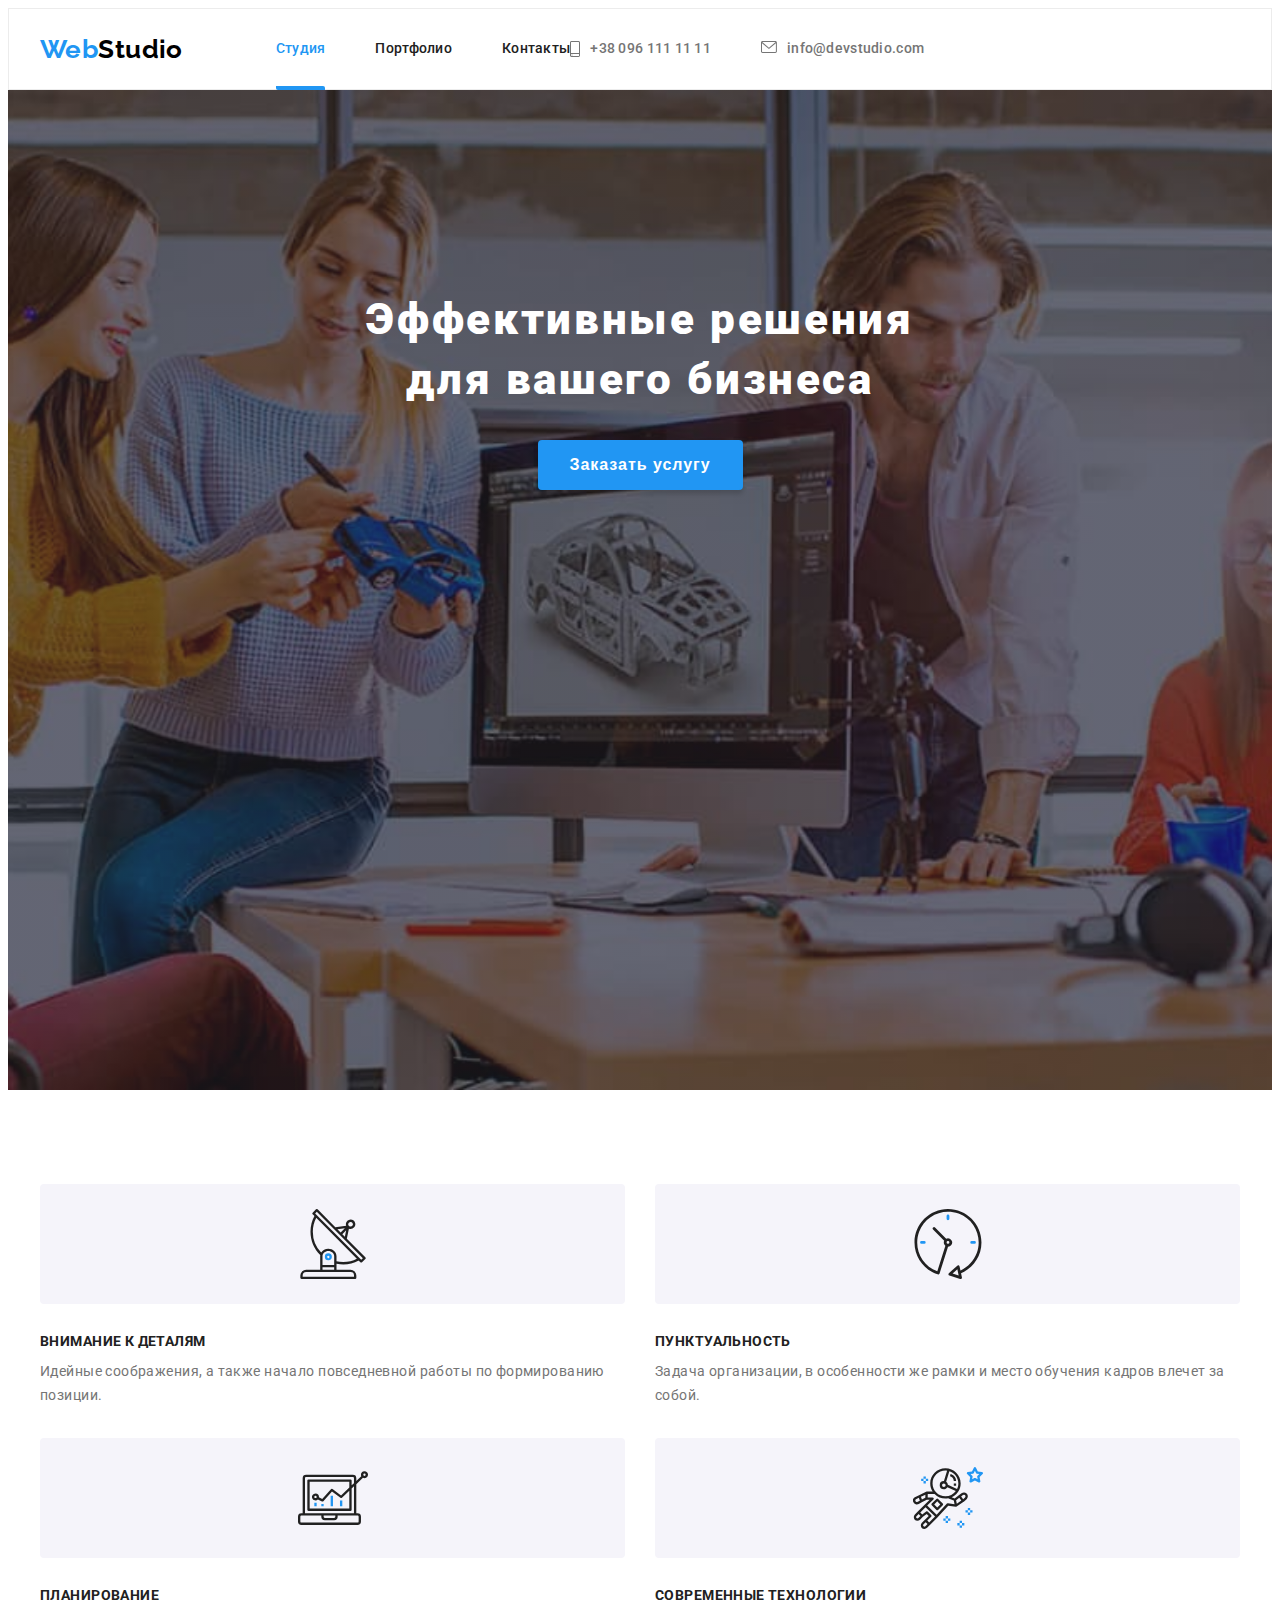
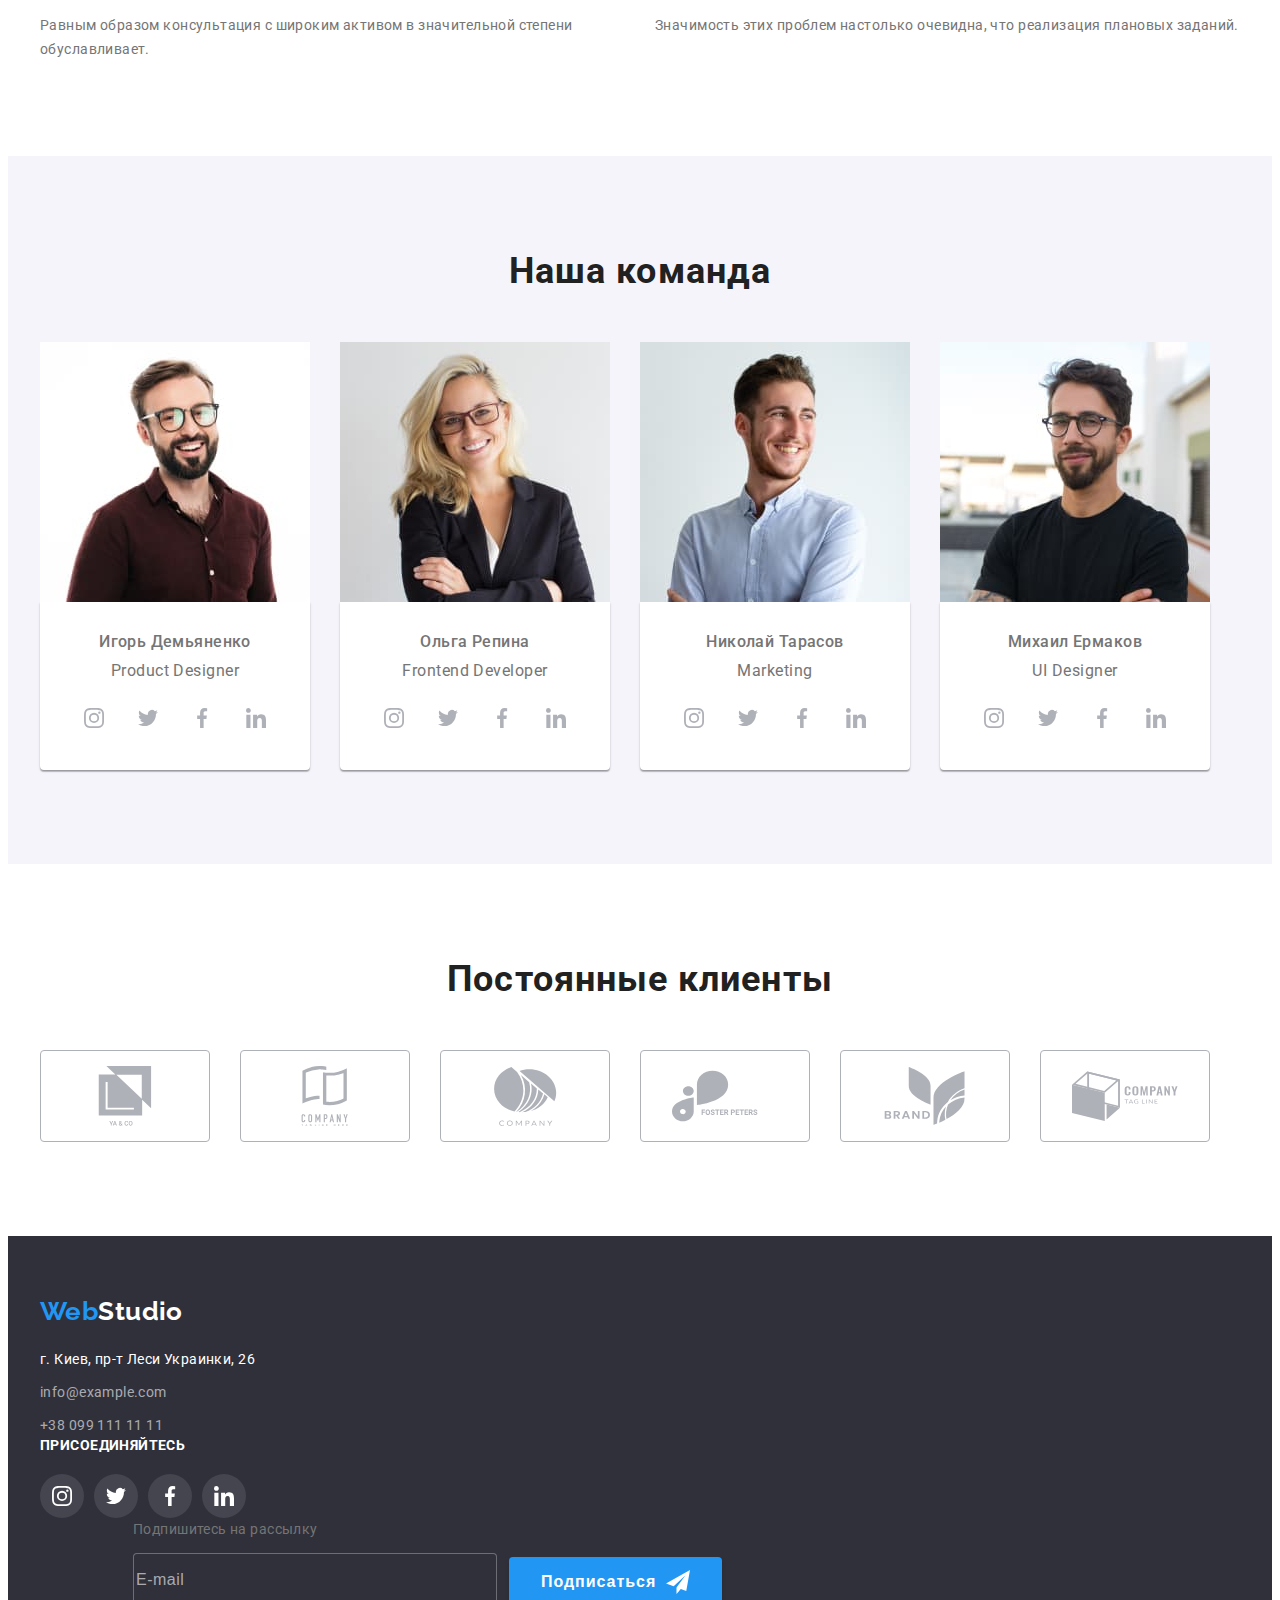
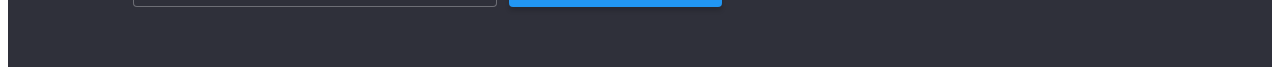
==== commit 03f0fefe: "site-nav - menu" ====
--- a/index.html
+++ b/index.html
@@ -21,36 +21,50 @@
         <div class="container container__header">
             <nav class="site-nav">
                 <a class="logo header__logo" href="/"><span class="logo__first-word">Web</span>Studio</a>
-                <div class="site-nav__burger">
-                    <div class="site-nav__line"></div>
-                    <div class="site-nav__line"></div>
-                    <div class="site-nav__line"></div>
-                </div>
-                <button type="button" class="site-nav__button">
-                    <svg class="" width="11" height="11">
-                        <use href="./images/sprite.svg#icon-Vectorx"></use>
+                
+                <button type="button" class="site-nav__button is-open" aria-expanded="false" aria-controls="menu"                 data-menu-button>
+                    <svg class="" width="24" height="24" aria-label="Переключатель мобильного меню">
+                        <use class="site-nav__icon-cross" href="./images/sprite.svg#icon-Vectorx"></use>
+                        <use class="site-nav__icon-menu" href="./images/sprite.svg#icon-menu"></use>
                     </svg>
                 </button>
-
+            </nav>
+            <div class="menu is-open" id="menu" data-menu>
                 <ul class="nav-box">
                     <li class="nav-box__item"><a class="nav-box__link nav-box-link__active" href="./index.html ">Студия</a></li>
                     <li class="nav-box__item"><a class="nav-box__link" href="./portfolio.html ">Портфолио</a></li>
                     <li class="nav-box__item"><a class="nav-box__link" href=" ">Контакты</a></li>
                 </ul>
-            </nav>
-
-            <ul class="contacts">
-                <li class="contacts__item icon-phone-wrap">
-                    <a class="contacts__link" href="tel:+380961111111 "><svg class="contacts__icon" width="10" height="16">
+            
+
+                <ul class="contacts">
+                    <li class="contacts__item icon-phone-wrap">
+                        <a class="contacts__link" href="tel:+380961111111 "><svg class="contacts__icon" width="10" height="16">
                             <use href="images/sprite.svg#icon-phone"></use>
-                        </svg>+38 096 111 11 11</a>
-                </li>
-
-                <li class="contacts__item">
-                    <a class="contacts__link mail" href="mailto:info@devstudio.com "><svg class="contacts__icon" width="16" height="12">
+                                </svg>+38 096 111 11 11</a>
+                    </li>
+
+                    <li class="contacts__item">
+                        <a class="contacts__link mail" href="mailto:info@devstudio.com "><svg class="contacts__icon" width="16" height="12">
                             <use href="images/sprite.svg#icon-mail"></use>
-                        </svg>info@devstudio.com</a></li>
-            </ul>
+                                </svg>info@devstudio.com</a></li>
+                </ul>
+
+                <ul class="social-link">
+                    <li class="social-link__item">
+                        <a href="#" class="social-link__link">Instagram</a>
+                    </li>
+                    <li class="social-link__item">
+                        <a href="#" class="social-link__link">Twitter</a>
+                    </li>
+                    <li class="social-link__item">
+                        <a href="#" class="social-link__link">Facebook</a>
+                    </li>
+                    <li class="social-link__item">
+                        <a href="#" class="social-link__link">LinkedIn</a>
+                    </li>
+                </ul>
+            </div>
         </div>
     </header>
 
@@ -468,6 +482,7 @@
         </div>
     </div>
 
+    <script src="./js/menu.js"></script>
     <script src="./js/modal.js"></script>
 </body>
 
--- a/css/main.min.css
+++ b/css/main.min.css
@@ -1,2 +1,2 @@
-:root{--primary-text-color: #757575;--title-text-color: #212121;--accent-color: #2196f3;--primary-white-color: #fff;--title-bgc: #2f303a;--secondary-bgc: #f5f4fa;--box-shadow: 0px 4px 4px rgba(0, 0, 0, 0.15);--contract-color: rgba(255, 255, 255, 0.6);--animation-timing-function: cubic-bezier(0.4, 0, 0.2, 1)}body{background:var(--primary-white-color);color:var(--primary-text-color);font-family:'Roboto', sans-serif;font-size:14px;line-height:1.7;letter-spacing:0.03em}img{display:block;max-width:100%;height:auto}h1,h2,h3,p{margin:0}ul{margin:0;padding:0;list-style:none}.section{padding:60px 0}@media screen and (min-width: 1200px){.section{padding:94px 0}}.container{margin-left:auto;margin-right:auto;padding-left:15px;padding-right:15px}@media screen and (min-width: 480px){.container{width:480px}}@media screen and (min-width: 768px){.container{width:768px}}@media screen and (min-width: 1200px){.container{width:1200px}}.hero-box,.footer{background-color:var(--title-bgc)}.centered{text-align:center}.section__title{font-weight:700;font-size:36px;line-height:1.17;letter-spacing:0.03em;text-align:center;color:var(--title-text-color);margin-top:0;margin-bottom:50px}.visually-hidden{position:absolute;clip:rect(0 0 0 0);width:1px;height:1px;margin:-1px}.links{margin-bottom:50px}.header__logo,.footer__logo{font-family:'Raleway';font-weight:700;font-size:26px;line-height:1.19;text-decoration:none}.logo{color:#000000}.logo .logo__first-word{color:var(--accent-color)}@media screen and (min-width: 768px){.header__logo{margin-right:93px;display:-webkit-box;display:-webkit-flex;display:-ms-flexbox;display:flex;-webkit-box-align:center;-webkit-align-items:center;-ms-flex-align:center;align-items:center}}.footer__logo{color:var(--primary-white-color)}.header{border:1px solid #ececec}@media screen and (min-width: 768px){.container__header{display:-webkit-box;display:-webkit-flex;display:-ms-flexbox;display:flex}}@media screen and (min-width: 768px){.site-nav{display:-webkit-box;display:-webkit-flex;display:-ms-flexbox;display:flex;-webkit-box-align:center;-webkit-align-items:center;-ms-flex-align:center;align-items:center}}@media screen and (min-width: 768px){.nav-box{display:-webkit-box;display:-webkit-flex;display:-ms-flexbox;display:flex;-webkit-box-align:center;-webkit-align-items:center;-ms-flex-align:center;align-items:center;-webkit-align-content:center;-ms-flex-line-pack:center;align-content:center}}@media screen and (min-width: 768px){.nav-box__item{margin-left:auto}.nav-box__item:not(:last-child){margin-right:50px}}.nav-box__link{display:block;padding-top:32px;padding-bottom:32px;font-weight:500;font-size:14px;line-height:1.14;letter-spacing:0.02em;text-decoration:none;color:var(--title-text-color);position:relative;-webkit-transition:color 250ms var(--animation-timing-function);-o-transition:color 250ms var(--animation-timing-function);transition:color 250ms var(--animation-timing-function)}.nav-box__link:hover::after,.nav-box__link:focus::after{-webkit-transform:scale(1);-ms-transform:scale(1);transform:scale(1)}.nav-box__link::after{content:'';position:absolute;left:0;bottom:0;display:block;width:100%;height:4px;-webkit-border-radius:0 2px;border-radius:0 2px;background-color:var(--accent-color);-webkit-transform:scale(0);-ms-transform:scale(0);transform:scale(0);-webkit-transition:-webkit-transform 250ms var(--animation-timing-function);transition:-webkit-transform 250ms var(--animation-timing-function);-o-transition:transform 250ms var(--animation-timing-function);transition:transform 250ms var(--animation-timing-function);transition:transform 250ms var(--animation-timing-function), -webkit-transform 250ms var(--animation-timing-function)}.nav-box__link:hover,.nav-box__link:focus{color:var(--accent-color)}.nav-box-link__active{color:var(--accent-color)}.nav-box-link__active::after{content:'';position:absolute;left:0;bottom:-1px;display:block;width:100%;height:4px;-webkit-border-radius:0 2px;border-radius:0 2px;background-color:var(--accent-color);-webkit-transform:scale(1);-ms-transform:scale(1);transform:scale(1)}@media screen and (min-width: 768px){.contacts{display:-webkit-box;display:-webkit-flex;display:-ms-flexbox;display:flex;-webkit-box-align:center;-webkit-align-items:center;-ms-flex-align:center;align-items:center;-webkit-align-content:center;-ms-flex-line-pack:center;align-content:center;margin-left:auto}}.contacts__item:not(:last-child){margin-right:50px}.contacts__link{fill:var(--primary-text-color);padding-top:32px;padding-bottom:32px;font-weight:500;font-size:14px;line-height:1.14;letter-spacing:0.02em;text-decoration:none;color:var(--primary-text-color);-webkit-transition:color 250ms var(--animation-timing-function),fill 250ms var(--animation-timing-function);-o-transition:color 250ms var(--animation-timing-function),fill 250ms var(--animation-timing-function);transition:color 250ms var(--animation-timing-function),fill 250ms var(--animation-timing-function)}@media screen and (min-width: 768px){.contacts__link{display:-webkit-box;display:-webkit-flex;display:-ms-flexbox;display:flex;-webkit-box-pack:center;-webkit-justify-content:center;-ms-flex-pack:center;justify-content:center}}.contacts__link:hover,.contacts__link:focus{color:var(--accent-color)}.contacts__link:hover .contacts__icon,.contacts__link:focus .contacts__icon{fill:var(--accent-color)}.contacts__icon{fill:currentColor;margin-right:10px}.backdrop{position:fixed;top:0;left:0;width:100%;height:100%;background-color:rgba(0,0,0,0.2);cursor:pointer;opacity:1;-webkit-transition:opacity 250ms var(--animation-timing-function),visibility 250ms var(--animation-timing-function);-o-transition:opacity 250ms var(--animation-timing-function),visibility 250ms var(--animation-timing-function);transition:opacity 250ms var(--animation-timing-function),visibility 250ms var(--animation-timing-function)}.backdrop.is-hidden{opacity:0;pointer-events:none}.backdrop.is-hidden .modal{-webkit-transform:translate(-50%, -50%) scale(1.1);-ms-transform:translate(-50%, -50%) scale(1.1);transform:translate(-50%, -50%) scale(1.1)}.modal{position:absolute;top:50%;left:50%;-webkit-transform:translate(-50%, -50%) scale(1);-ms-transform:translate(-50%, -50%) scale(1);transform:translate(-50%, -50%) scale(1);-webkit-transition:-webkit-transform 250ms var(--animation-timing-function);transition:-webkit-transform 250ms var(--animation-timing-function);-o-transition:transform 250ms var(--animation-timing-function);transition:transform 250ms var(--animation-timing-function);transition:transform 250ms var(--animation-timing-function), -webkit-transform 250ms var(--animation-timing-function);min-height:581px;min-width:528px;padding:40px;background-color:var(--primary-white-color);-webkit-box-shadow:0px 1px 3px rgba(0,0,0,0.12),0px 1px 1px rgba(0,0,0,0.14),0px 2px 1px rgba(0,0,0,0.2);box-shadow:0px 1px 3px rgba(0,0,0,0.12),0px 1px 1px rgba(0,0,0,0.14),0px 2px 1px rgba(0,0,0,0.2);-webkit-border-radius:4px;border-radius:4px}.modal .modal-close{height:30px;width:30px;-webkit-border-radius:50%;border-radius:50%;background:var(--primary-white-color);border:1px solid rgba(0,0,0,0.1);cursor:pointer;-webkit-transition:fill 250ms var(--animation-timing-function);-o-transition:fill 250ms var(--animation-timing-function);transition:fill 250ms var(--animation-timing-function)}.modal .modal-close:hover{fill:var(--accent-color)}.modal .modal-close.modal__close{position:absolute;top:8px;right:8px}.modal .modal__cross{color:#000000;-webkit-box-align:center;-webkit-align-items:center;-ms-flex-align:center;align-items:center;-webkit-box-pack:center;-webkit-justify-content:center;-ms-flex-pack:center;justify-content:center;-webkit-transition:color 250ms var(--animation-timing-function);-o-transition:color 250ms var(--animation-timing-function);transition:color 250ms var(--animation-timing-function)}.modal .modal__header{font-weight:700;font-size:20px;line-height:1.15;text-align:center;letter-spacing:0.03em;color:var(--title-text-color);margin-bottom:12px}.modal .modal__form{margin-top:12px}.modal .modal-form__input-box{display:block;position:relative;font-size:12px;line-height:1.16;letter-spacing:0.01em;color:var(--primary-text-color);margin-bottom:10px}.modal-form__input,.form-message{width:100%;height:40px;border:1px solid rgba(33,33,33,0.2);-webkit-box-sizing:border-box;box-sizing:border-box;-webkit-border-radius:4px;border-radius:4px;margin-top:4px;padding:0 10px 0 35px}.modal-form__input:focus,.form-message:focus{outline:none;border:1px solid var(--accent-color)}.modal-form__input:focus ~ .modal-form__icon{fill:var(--accent-color)}.modal-form__icon{display:block;position:absolute;top:50%;left:10px;width:18px;height:18px;color:var(--title-text-color);-webkit-transition:border 250ms var(--animation-timing-function),fill 250ms var(--animation-timing-function);-o-transition:border 250ms var(--animation-timing-function),fill 250ms var(--animation-timing-function);transition:border 250ms var(--animation-timing-function),fill 250ms var(--animation-timing-function)}.form-message{display:block;font-family:inherit;resize:none;height:120px;padding:12px 16px}.form-message::-webkit-input-placeholder{color:rgba(117,117,117,0.5)}.form-message:-ms-input-placeholder{color:rgba(117,117,117,0.5)}.form-message::-ms-input-placeholder{color:rgba(117,117,117,0.5)}.form-message::placeholder{color:rgba(117,117,117,0.5)}.policy-box{display:-webkit-box;display:-webkit-flex;display:-ms-flexbox;display:flex;-webkit-box-align:center;-webkit-align-items:center;-ms-flex-align:center;align-items:center;-webkit-box-pack:center;-webkit-justify-content:center;-ms-flex-pack:center;justify-content:center;width:100%;font-size:14px;line-height:1.71;letter-spacing:0.03em;color:var(--primary-text-color);margin-bottom:30px}.policy-box__checkbox{position:absolute;width:1px;height:1px;margin:-1px;border:0px;padding:0px;clip:rect(0 0 0 0);overflow:hidden}.policy-box__icon-check{width:16px;height:16px;border:2px solid var(--title-text-color);-webkit-border-radius:2px;border-radius:2px;margin-right:10px;background-color:var(--primary-white-color)}.policy-box__checkbox:checked+.policy-box__icon-check{background-color:var(--accent-color);-webkit-background-origin:border-box;background-origin:border-box;border-color:var(--accent-color)}.policy-box a{color:var(--accent-color);text-decoration:underline}.policy-box__button-submit{display:block;margin:0 auto;-webkit-border-radius:4px;border-radius:4px;border:none;height:50px;min-width:200px;text-align:center;color:var(--primary-white-color);background-color:var(--accent-color);cursor:pointer;font-weight:700;font-size:16px;line-height:1.88;text-decoration:none;letter-spacing:0.06em;-webkit-transition:background-color 250ms var(--animation-timing-function),-webkit-box-shadow 250ms var(--animation-timing-function);transition:background-color 250ms var(--animation-timing-function),-webkit-box-shadow 250ms var(--animation-timing-function);-o-transition:background-color 250ms var(--animation-timing-function),box-shadow 250ms var(--animation-timing-function);transition:background-color 250ms var(--animation-timing-function),box-shadow 250ms var(--animation-timing-function);transition:background-color 250ms var(--animation-timing-function),box-shadow 250ms var(--animation-timing-function),-webkit-box-shadow 250ms var(--animation-timing-function)}.policy-box__button-submit:hover,.policy-box__button-submit:focus{cursor:pointer;background-color:#1b71b8;-webkit-box-shadow:var(--box-shadow);box-shadow:var(--box-shadow)}.hero-box{text-align:center;padding-top:200px;padding-bottom:200px}.hero-box__title{margin-bottom:30px;color:var(--primary-white-color);font-weight:900;font-size:44px;line-height:1.36;letter-spacing:0.06em}.overlay{height:600px;max-width:1600px;margin-left:auto;margin-right:auto;background-image:-webkit-gradient(linear, left top, right top, from(rgba(47,48,58,0.4)), to(rgba(47,48,58,0.4))),url(../images/hero-box.jpg);background-image:-webkit-linear-gradient(left, rgba(47,48,58,0.4), rgba(47,48,58,0.4)),url(../images/hero-box.jpg);background-image:-o-linear-gradient(left, rgba(47,48,58,0.4), rgba(47,48,58,0.4)),url(../images/hero-box.jpg);background-image:linear-gradient(to right, rgba(47,48,58,0.4), rgba(47,48,58,0.4)),url(../images/hero-box.jpg);background-repeat:no-repeat;background-position:center;-webkit-background-size:cover;background-size:cover}.hero-box__button{display:inline-block;border:transparent;-webkit-box-shadow:var(--box-shadow);box-shadow:var(--box-shadow);-webkit-border-radius:4px;border-radius:4px;padding:10px 32px;min-width:200px;text-align:center;color:var(--primary-white-color);background-color:var(--accent-color);cursor:pointer;font-weight:700;font-size:16px;line-height:1.88;text-decoration:none;letter-spacing:0.06em;-webkit-transition:background-color 250ms var(--animation-timing-function);-o-transition:background-color 250ms var(--animation-timing-function);transition:background-color 250ms var(--animation-timing-function)}@media screen and (min-width: 768px){.benefits-list{display:-webkit-box;display:-webkit-flex;display:-ms-flexbox;display:flex;-webkit-flex-wrap:wrap;-ms-flex-wrap:wrap;flex-wrap:wrap;margin:-15px}}@media screen and (min-width: 1600px){.benefits-list{margin:-15px}}@media screen and (max-width: 767px){.benefits-list__item:not(:last-child){margin-bottom:30px}}@media screen and (min-width: 768px){.benefits-list__item{width:-webkit-calc((100% - 4 * 15px) / 2);width:calc((100% - 4 * 15px) / 2);margin:15px}}@media screen and (min-width: 1600px){.benefits-list__item{width:-webkit-calc((100% - 8 * 15px) / 4);width:calc((100% - 8 * 15px) / 4);margin:15px}}.benefits-list__box{display:-webkit-box;display:-webkit-flex;display:-ms-flexbox;display:flex;-webkit-box-pack:center;-webkit-justify-content:center;-ms-flex-pack:center;justify-content:center;margin-bottom:30px;height:120px;background-color:var(--secondary-bgc);-webkit-border-radius:4px;border-radius:4px;fill:var(--title-text-color)}.benefits-list__icon{display:-webkit-box;display:-webkit-flex;display:-ms-flexbox;display:flex;width:70px;fill:var(--title-text-color);-webkit-background-size:contain;background-size:contain;background-repeat:no-repeat}.benefits-list__title{margin-bottom:10px;font-weight:700;font-size:14px;line-height:1.14;letter-spacing:0.03em;color:var(--title-text-color);text-transform:uppercase}@media screen and (max-width: 767px){.benefits-list__title{display:-webkit-box;display:-webkit-flex;display:-ms-flexbox;display:flex;-webkit-box-pack:center;-webkit-justify-content:center;-ms-flex-pack:center;justify-content:center}}.benefits-list__text{font-weight:400;font-size:14px;line-height:1.71;margin-top:0;margin-bottom:0;padding-top:0;letter-spacing:0.03em;color:var(--primary-text-color)}.works{padding-top:0}.section__no-padding-top{display:block;margin-bottom:50px;padding-top:0;padding-bottom:0}@media screen and (max-width: 1599px){.section__no-padding-top{display:none}}.works-list{display:-webkit-box;display:-webkit-flex;display:-ms-flexbox;display:flex;-webkit-flex-wrap:wrap;-ms-flex-wrap:wrap;flex-wrap:wrap}.works-list__item{position:relative}.works-list__item+.works-list__item{margin-left:30px}.works-list__text{display:-webkit-box;display:-webkit-flex;display:-ms-flexbox;display:flex;-webkit-box-pack:center;-webkit-justify-content:center;-ms-flex-pack:center;justify-content:center;-webkit-box-align:center;-webkit-align-items:center;-ms-flex-align:center;align-items:center;position:absolute;content:'';bottom:0;left:0;height:70px;width:100%;background:rgba(47,48,58,0.8);font-weight:700;font-size:14px;line-height:1.14;letter-spacing:0.03em;color:var(--primary-white-color);text-transform:uppercase}.team{background:var(--secondary-bgc)}.section-team{margin-bottom:50px}.title-team{letter-spacing:0.03em;text-align:center;color:var(--title-text-color)}.team-list{display:-webkit-box;display:-webkit-flex;display:-ms-flexbox;display:flex;-webkit-flex-wrap:wrap;-ms-flex-wrap:wrap;flex-wrap:wrap}.team-list__item{width:270px;background-color:var(--primary-white-color)}.team-list__item+.team-list__item{margin-left:30px}.team-list__box{padding-top:30px;padding-bottom:30px;-webkit-border-radius:0px 0px 4px 4px;border-radius:0px 0px 4px 4px;-webkit-box-shadow:0px 1px 3px rgba(0,0,0,0.12),0px 1px 1px rgba(0,0,0,0.14),0px 2px 1px rgba(0,0,0,0.2);box-shadow:0px 1px 3px rgba(0,0,0,0.12),0px 1px 1px rgba(0,0,0,0.14),0px 2px 1px rgba(0,0,0,0.2)}.team-list__title,.team-list__text{font-weight:500;font-size:16px;line-height:1.19;margin-bottom:16px}.team-list__title{margin-bottom:10px}.team-list__text{font-weight:400;margin-top:0;padding-top:0;letter-spacing:0.03em;color:var(--primary-text-color)}.social{display:-webkit-box;display:-webkit-flex;display:-ms-flexbox;display:flex;-webkit-flex-wrap:wrap;-ms-flex-wrap:wrap;flex-wrap:wrap;-webkit-box-align:center;-webkit-align-items:center;-ms-flex-align:center;align-items:center;-webkit-box-pack:center;-webkit-justify-content:center;-ms-flex-pack:center;justify-content:center}.social__item:not(:last-child){margin-right:10px}.social__link{display:-webkit-box;display:-webkit-flex;display:-ms-flexbox;display:flex;-webkit-box-align:center;-webkit-align-items:center;-ms-flex-align:center;align-items:center;-webkit-box-pack:center;-webkit-justify-content:center;-ms-flex-pack:center;justify-content:center;width:44px;height:44px;-webkit-border-radius:50%;border-radius:50%;color:#afb1b8;-webkit-transition:color 250ms var(--animation-timing-function),background-color 250ms var(--animation-timing-function);-o-transition:color 250ms var(--animation-timing-function),background-color 250ms var(--animation-timing-function);transition:color 250ms var(--animation-timing-function),background-color 250ms var(--animation-timing-function)}.social__link:hover,.social__link:focus{color:var(--primary-white-color);background-color:var(--accent-color)}.social__icon{display:-webkit-box;display:-webkit-flex;display:-ms-flexbox;display:flex;fill:currentColor;width:20px;height:20px}.clients-list{display:-webkit-box;display:-webkit-flex;display:-ms-flexbox;display:flex;-webkit-flex-wrap:wrap;-ms-flex-wrap:wrap;flex-wrap:wrap}.clients-list__item{display:-webkit-box;display:-webkit-flex;display:-ms-flexbox;display:flex;-webkit-box-pack:center;-webkit-justify-content:center;-ms-flex-pack:center;justify-content:center;-webkit-box-align:center;-webkit-align-items:center;-ms-flex-align:center;align-items:center}.clients-list__item:not(:last-child){margin-right:30px}.clients-list__link{display:-webkit-box;display:-webkit-flex;display:-ms-flexbox;display:flex;-webkit-box-pack:center;-webkit-justify-content:center;-ms-flex-pack:center;justify-content:center;-webkit-box-align:center;-webkit-align-items:center;-ms-flex-align:center;align-items:center;width:170px;height:92px;border:1px solid #afb1b8;border-color:#afb1b8;-webkit-box-sizing:border-box;box-sizing:border-box;-webkit-border-radius:4px;border-radius:4px;color:#afb1b8;-webkit-transition:color 250ms var(--animation-timing-function),border-color 250ms var(--animation-timing-function);-o-transition:color 250ms var(--animation-timing-function),border-color 250ms var(--animation-timing-function);transition:color 250ms var(--animation-timing-function),border-color 250ms var(--animation-timing-function)}.clients-list__link:hover,.clients-list__link:focus{color:var(--accent-color);border-color:var(--accent-color)}.clients-list__icon{fill:currentColor}.footer{padding:60px 0}@media screen and (min-width: 1600px){.footer__container{display:-webkit-box;display:-webkit-flex;display:-ms-flexbox;display:flex;-webkit-box-flex:1;-webkit-flex-grow:1;-ms-flex-positive:1;flex-grow:1;-webkit-box-align:baseline;-webkit-align-items:baseline;-ms-flex-align:baseline;align-items:baseline}}@media screen and (min-width: 768px){.footer-box{margin-right:70px}}@media screen and (min-width: 768px){.footer-box__list{margin-top:20px}}@media screen and (min-width: 768px){.footer-box__item:not(:last-child){margin-bottom:9px}}.footer-box__address,.footer-box__contact{font-size:14px;line-height:1.71;letter-spacing:0.03em;font-style:normal;text-decoration:none;-webkit-text-decoration-style:none;text-decoration-style:none}.footer-box__address{color:var(--primary-white-color)}.footer-box__contact{color:var(--contract-color)}.footer-submit-box__title{font-family:Roboto;font-weight:700;font-size:14px;line-height:1.14;letter-spacing:0.03em;text-transform:uppercase;color:var(--primary-white-color)}@media screen and (min-width: 768px){.footer-submit-box__title{margin-bottom:20px}}.footer-submit-box__list{display:-webkit-box;display:-webkit-flex;display:-ms-flexbox;display:flex;-webkit-flex-wrap:wrap;-ms-flex-wrap:wrap;flex-wrap:wrap;-webkit-box-align:center;-webkit-align-items:center;-ms-flex-align:center;align-items:center;-webkit-box-pack:start;-webkit-justify-content:flex-start;-ms-flex-pack:start;justify-content:flex-start}.footer-submit-box__item:not(:last-child){margin-right:10px}.footer-submit-box__link{display:-webkit-box;display:-webkit-flex;display:-ms-flexbox;display:flex;-webkit-box-align:center;-webkit-align-items:center;-ms-flex-align:center;align-items:center;-webkit-box-pack:center;-webkit-justify-content:center;-ms-flex-pack:center;justify-content:center;width:44px;height:44px;-webkit-border-radius:50%;border-radius:50%;background:rgba(255,255,255,0.1);color:var(--primary-white-color);-webkit-transition:background-color 250ms var(--animation-timing-function);-o-transition:background-color 250ms var(--animation-timing-function);transition:background-color 250ms var(--animation-timing-function)}.footer-submit-box__link:hover,.footer-submit-box__link:focus{cursor:pointer;background-color:var(--accent-color)}.footer-submit-box__icon{display:-webkit-box;display:-webkit-flex;display:-ms-flexbox;display:flex;fill:currentColor;width:20px;height:20px}@media screen and (min-width: 768px){.footer-form{display:-webkit-box;display:-webkit-flex;display:-ms-flexbox;display:flex;-webkit-flex-wrap:wrap;-ms-flex-wrap:wrap;flex-wrap:wrap;-webkit-box-align:end;-webkit-align-items:flex-end;-ms-flex-align:end;align-items:flex-end;margin-left:93px}}.footer-form__submit-email-box{display:block;width:358px;font-weight:700;font-size:14px;line-height:1.14;letter-spacing:0.03em;text-transform:uppercase;color:var(--primary-white-color)}.footer-form__email{margin-top:12px;height:50px;border:1px solid rgba(255,255,255,0.3);-webkit-box-shadow:drop-shadow(0px 4px 4px rgba(0,0,0,0.15));box-shadow:drop-shadow(0px 4px 4px rgba(0,0,0,0.15));-webkit-border-radius:4px;border-radius:4px;background:var(--title-bgc)}@media screen and (min-width: 768px){.footer-form__email{display:-webkit-box;display:-webkit-flex;display:-ms-flexbox;display:flex;-webkit-box-align:end;-webkit-align-items:flex-end;-ms-flex-align:end;align-items:flex-end;width:358px}}.footer-form__email::-webkit-input-placeholder{font-size:16px;line-height:1.25;display:-webkit-box;display:-webkit-flex;display:flex;-webkit-box-align:center;-webkit-align-items:center;align-items:center;letter-spacing:0.03em;color:rgba(255,255,255,0.6)}.footer-form__email:-ms-input-placeholder{font-size:16px;line-height:1.25;display:-ms-flexbox;display:flex;-ms-flex-align:center;align-items:center;letter-spacing:0.03em;color:rgba(255,255,255,0.6)}.footer-form__email::-ms-input-placeholder{font-size:16px;line-height:1.25;display:-ms-flexbox;display:flex;-ms-flex-align:center;align-items:center;letter-spacing:0.03em;color:rgba(255,255,255,0.6)}.footer-form__email::placeholder{font-size:16px;line-height:1.25;display:-webkit-box;display:-webkit-flex;display:-ms-flexbox;display:flex;-webkit-box-align:center;-webkit-align-items:center;-ms-flex-align:center;align-items:center;letter-spacing:0.03em;color:rgba(255,255,255,0.6)}.footer-form__button-submit{min-width:200px;height:50px;margin-left:12px;-webkit-box-shadow:var(--box-shadow);box-shadow:var(--box-shadow);-webkit-border-radius:4px;border-radius:4px;border:transparent;padding:10px 32px;color:var(--primary-white-color);background-color:var(--accent-color);cursor:pointer;font-weight:700;font-size:16px;line-height:1.88;text-decoration:none;letter-spacing:0.06em}.button-submit{display:-webkit-box;display:-webkit-flex;display:-ms-flexbox;display:flex;-webkit-box-align:center;-webkit-align-items:center;-ms-flex-align:center;align-items:center;-webkit-box-pack:center;-webkit-justify-content:center;-ms-flex-pack:center;justify-content:center;text-align:center;-webkit-transition:background-color 250ms var(--animation-timing-function);-o-transition:background-color 250ms var(--animation-timing-function);transition:background-color 250ms var(--animation-timing-function)}.footer-form__icon-send{width:24px;height:24px;margin-left:10px;fill:var(--primary-white-color);-webkit-background-origin:border-box;background-origin:border-box}.filter{font-size:16px;line-height:1.63;letter-spacing:0.03em;display:-webkit-box;display:-webkit-flex;display:-ms-flexbox;display:flex;-webkit-box-pack:center;-webkit-justify-content:center;-ms-flex-pack:center;justify-content:center;cursor:pointer}.filter__item:not(:last-child){margin-right:8px}.filter__button{min-width:73px;padding:6px 22px;-webkit-border-radius:4px;border-radius:4px;font-weight:500;text-decoration:none;border:transparent;color:var(--title-text-color);background-color:var(--secondary-bgc);-webkit-transition:color 250ms var(--animation-timing-function),background-color 250ms var(--animation-timing-function),-webkit-box-shadow 250ms var(--animation-timing-function);transition:color 250ms var(--animation-timing-function),background-color 250ms var(--animation-timing-function),-webkit-box-shadow 250ms var(--animation-timing-function);-o-transition:color 250ms var(--animation-timing-function),background-color 250ms var(--animation-timing-function),box-shadow 250ms var(--animation-timing-function);transition:color 250ms var(--animation-timing-function),background-color 250ms var(--animation-timing-function),box-shadow 250ms var(--animation-timing-function);transition:color 250ms var(--animation-timing-function),background-color 250ms var(--animation-timing-function),box-shadow 250ms var(--animation-timing-function),-webkit-box-shadow 250ms var(--animation-timing-function)}.filter__button:hover,.filter__button:focus{cursor:pointer;color:var(--primary-white-color);background-color:var(--accent-color);-webkit-box-shadow:0px 3px 1px rgba(0,0,0,0.1),0px 1px 2px rgba(0,0,0,0.08),0px 2px 2px rgba(0,0,0,0.12);box-shadow:0px 3px 1px rgba(0,0,0,0.1),0px 1px 2px rgba(0,0,0,0.08),0px 2px 2px rgba(0,0,0,0.12)}.project-list{display:-webkit-box;display:-webkit-flex;display:-ms-flexbox;display:flex;-webkit-flex-wrap:wrap;-ms-flex-wrap:wrap;flex-wrap:wrap;margin-top:50px}.project-list__item{margin-right:30px}.project-list__item:nth-child(3n){margin-right:0}.project-list__item:not(:nth-last-child(-n+3)){margin-bottom:30px}.project-list__link{display:block;text-decoration:none;-webkit-transition:-webkit-box-shadow 250ms var(--animation-timing-function);transition:-webkit-box-shadow 250ms var(--animation-timing-function);-o-transition:box-shadow 250ms var(--animation-timing-function);transition:box-shadow 250ms var(--animation-timing-function);transition:box-shadow 250ms var(--animation-timing-function), -webkit-box-shadow 250ms var(--animation-timing-function)}.project-list__link:hover,.project-list__link:focus{-webkit-box-shadow:0px 1px 1px rgba(0,0,0,0.12),0px 4px 4px rgba(0,0,0,0.06),1px 4px 6px rgba(0,0,0,0.16);box-shadow:0px 1px 1px rgba(0,0,0,0.12),0px 4px 4px rgba(0,0,0,0.06),1px 4px 6px rgba(0,0,0,0.16)}.project-list__description{overflow:hidden;position:relative}.project-list__description:hover,.project-list__description:focus{-webkit-transform:translateY(0);-ms-transform:translateY(0);transform:translateY(0)}.project-list__text{display:inline-block;position:absolute;content:'';top:0;left:0;width:100%;height:100%;padding:63px 24px;background-color:rgba(33,150,243,0.9);-webkit-transform:translateY(100%);-ms-transform:translateY(100%);transform:translateY(100%);-webkit-transition:-webkit-transform 250ms var(--animation-timing-function) 250ms;transition:-webkit-transform 250ms var(--animation-timing-function) 250ms;-o-transition:transform 250ms var(--animation-timing-function) 250ms;transition:transform 250ms var(--animation-timing-function) 250ms;transition:transform 250ms var(--animation-timing-function) 250ms, -webkit-transform 250ms var(--animation-timing-function) 250ms;font-size:18px;line-height:1.56;letter-spacing:0.03em;color:var(--primary-white-color)}.project-list__link:hover .project-list__text,.project-list__link:focus .project-list__text{-webkit-transform:translateY(0);-ms-transform:translateY(0);transform:translateY(0)}.project-box{padding-top:20px;padding-bottom:20px;padding-left:24px;padding-right:24px;border-left:1px solid #eeeeee;border-right:1px solid #eeeeee;border-bottom:1px solid #eeeeee}.project-box__title{margin-bottom:4px;font-weight:700;font-size:18px;line-height:2;letter-spacing:0.06em;color:var(--title-text-color)}.project-box__text{margin-top:0;margin-bottom:0;font-size:16px;line-height:1.88;letter-spacing:0.03em;color:var(--primary-text-color)}
+:root{--primary-text-color: #757575;--title-text-color: #212121;--accent-color: #2196f3;--primary-white-color: #fff;--title-bgc: #2f303a;--secondary-bgc: #f5f4fa;--box-shadow: 0px 4px 4px rgba(0, 0, 0, 0.15);--contract-color: rgba(255, 255, 255, 0.6);--animation-timing-function: cubic-bezier(0.4, 0, 0.2, 1)}body{background:var(--primary-white-color);color:var(--primary-text-color);font-family:'Roboto', sans-serif;font-size:14px;line-height:1.7;letter-spacing:0.03em}img{display:block;max-width:100%;height:auto}h1,h2,h3,p{margin:0}ul{margin:0;padding:0;list-style:none}.section{padding:60px 0}@media screen and (min-width: 1200px){.section{padding:94px 0}}.container{margin-left:auto;margin-right:auto;padding-left:15px;padding-right:15px}@media screen and (min-width: 480px){.container{width:480px}}@media screen and (min-width: 768px){.container{width:768px}}@media screen and (min-width: 1200px){.container{width:1200px}}.hero-box,.footer{background-color:var(--title-bgc)}.centered{text-align:center}.section__title{font-weight:700;font-size:36px;line-height:1.17;letter-spacing:0.03em;text-align:center;color:var(--title-text-color);margin-top:0;margin-bottom:50px}.visually-hidden{position:absolute;clip:rect(0 0 0 0);width:1px;height:1px;margin:-1px}.links{margin-bottom:50px}.header__logo,.footer__logo{font-family:'Raleway';font-weight:700;font-size:26px;line-height:1.19;text-decoration:none}.logo{color:#000000}.logo .logo__first-word{color:var(--accent-color)}@media screen and (min-width: 768px){.header__logo{margin-right:93px;display:-webkit-box;display:-webkit-flex;display:-ms-flexbox;display:flex;-webkit-box-align:center;-webkit-align-items:center;-ms-flex-align:center;align-items:center}}.footer__logo{color:var(--primary-white-color)}@media screen and (min-width: 768px){.header{border:1px solid #ececec}}@media screen and (min-width: 768px){.container__header{display:-webkit-box;display:-webkit-flex;display:-ms-flexbox;display:flex}}@media screen and (max-width: 767px){.site-nav{display:-webkit-box;display:-webkit-flex;display:-ms-flexbox;display:flex;-webkit-box-align:center;-webkit-align-items:center;-ms-flex-align:center;align-items:center;-webkit-box-pack:justify;-webkit-justify-content:space-between;-ms-flex-pack:justify;justify-content:space-between;min-height:60px}}@media screen and (min-width: 768px){.site-nav{display:-webkit-box;display:-webkit-flex;display:-ms-flexbox;display:flex;-webkit-box-align:center;-webkit-align-items:center;-ms-flex-align:center;align-items:center}}.site-nav__button{display:none}@media screen and (max-width: 767px){.site-nav__button{display:-webkit-inline-box;display:-webkit-inline-flex;display:-ms-inline-flexbox;display:inline-flex;margin:0;padding:0;border:none;background-color:transparent}.site-nav__button .site-nav__icon-cross{display:none}.site-nav__button.is-open .site-nav__icon-cross{display:block}.site-nav__button.is-open .site-nav__icon-menu{display:none}}.menu{font-weight:500;letter-spacing:0.02em}@media screen and (max-width: 767px){.menu{display:none;width:100%;background-color:var(--primary-white-color);padding:48px 40px;font-size:40px;line-height:1.18}.menu.is-open{display:block}}@media screen and (min-width: 767px){.menu{display:-webkit-box;display:-webkit-flex;display:-ms-flexbox;display:flex}}@media screen and (min-width: 768px){.nav-box{display:-webkit-box;display:-webkit-flex;display:-ms-flexbox;display:flex;-webkit-box-align:center;-webkit-align-items:center;-ms-flex-align:center;align-items:center;-webkit-align-content:center;-ms-flex-line-pack:center;align-content:center}}@media screen and (min-width: 768px){.nav-box__item{margin-left:auto}.nav-box__item:not(:last-child){margin-right:50px}}.nav-box__link{text-decoration:none;color:var(--title-text-color);position:relative;-webkit-transition:color 250ms var(--animation-timing-function);-o-transition:color 250ms var(--animation-timing-function);transition:color 250ms var(--animation-timing-function)}.nav-box__link:hover,.nav-box__link:focus{color:var(--accent-color)}@media screen and (min-width: 768px){.nav-box__link{display:block;padding-top:32px;padding-bottom:32px;font-size:14px;line-height:1.14}.nav-box__link::after{content:'';position:absolute;left:0;bottom:0;display:block;width:100%;height:4px;-webkit-border-radius:0 2px;border-radius:0 2px;background-color:var(--accent-color);-webkit-transform:scale(0);-ms-transform:scale(0);transform:scale(0);-webkit-transition:-webkit-transform 250ms var(--animation-timing-function);transition:-webkit-transform 250ms var(--animation-timing-function);-o-transition:transform 250ms var(--animation-timing-function);transition:transform 250ms var(--animation-timing-function);transition:transform 250ms var(--animation-timing-function), -webkit-transform 250ms var(--animation-timing-function)}.nav-box__link:hover::after,.nav-box__link:focus::after{-webkit-transform:scale(1);-ms-transform:scale(1);transform:scale(1)}}.nav-box-link__active{color:var(--accent-color)}@media screen and (min-width: 768px){.nav-box-link__active::after{content:'';position:absolute;left:0;bottom:-1px;display:block;width:100%;height:4px;-webkit-border-radius:0 2px;border-radius:0 2px;background-color:var(--accent-color);-webkit-transform:scale(1);-ms-transform:scale(1);transform:scale(1)}}@media screen and (min-width: 768px){.contacts{display:-webkit-box;display:-webkit-flex;display:-ms-flexbox;display:flex;-webkit-box-align:center;-webkit-align-items:center;-ms-flex-align:center;align-items:center;-webkit-align-content:center;-ms-flex-line-pack:center;align-content:center;margin-left:auto}}@media screen and (min-width: 768px){.contacts__item:not(:last-child){margin-right:50px}}.contacts__link{fill:var(--primary-text-color);text-decoration:none;color:var(--primary-text-color);-webkit-transition:color 250ms var(--animation-timing-function),fill 250ms var(--animation-timing-function);-o-transition:color 250ms var(--animation-timing-function),fill 250ms var(--animation-timing-function);transition:color 250ms var(--animation-timing-function),fill 250ms var(--animation-timing-function)}.contacts__link:hover,.contacts__link:focus{color:var(--accent-color)}@media screen and (min-width: 768px){.contacts__link{padding-top:32px;padding-bottom:32px;font-size:14px;line-height:1.14;display:-webkit-box;display:-webkit-flex;display:-ms-flexbox;display:flex;-webkit-box-pack:center;-webkit-justify-content:center;-ms-flex-pack:center;justify-content:center}}.contacts__icon{display:none}@media screen and (min-width: 768px){.contacts__icon{display:block;fill:currentColor;margin-right:10px}.contacts__link:hover .contacts__icon,.contacts__link:focus .contacts__icon{fill:var(--accent-color)}}.social-link{display:none}@media screen and (max-width: 767px){.social-link{display:block}}.social-link__link{text-decoration:none}.backdrop{position:fixed;top:0;left:0;width:100%;height:100%;background-color:rgba(0,0,0,0.2);cursor:pointer;opacity:1;-webkit-transition:opacity 250ms var(--animation-timing-function),visibility 250ms var(--animation-timing-function);-o-transition:opacity 250ms var(--animation-timing-function),visibility 250ms var(--animation-timing-function);transition:opacity 250ms var(--animation-timing-function),visibility 250ms var(--animation-timing-function)}.backdrop.is-hidden{opacity:0;pointer-events:none}.backdrop.is-hidden .modal{-webkit-transform:translate(-50%, -50%) scale(1.1);-ms-transform:translate(-50%, -50%) scale(1.1);transform:translate(-50%, -50%) scale(1.1)}.modal{position:absolute;top:50%;left:50%;-webkit-transform:translate(-50%, -50%) scale(1);-ms-transform:translate(-50%, -50%) scale(1);transform:translate(-50%, -50%) scale(1);-webkit-transition:-webkit-transform 250ms var(--animation-timing-function);transition:-webkit-transform 250ms var(--animation-timing-function);-o-transition:transform 250ms var(--animation-timing-function);transition:transform 250ms var(--animation-timing-function);transition:transform 250ms var(--animation-timing-function), -webkit-transform 250ms var(--animation-timing-function);min-height:581px;min-width:528px;padding:40px;background-color:var(--primary-white-color);-webkit-box-shadow:0px 1px 3px rgba(0,0,0,0.12),0px 1px 1px rgba(0,0,0,0.14),0px 2px 1px rgba(0,0,0,0.2);box-shadow:0px 1px 3px rgba(0,0,0,0.12),0px 1px 1px rgba(0,0,0,0.14),0px 2px 1px rgba(0,0,0,0.2);-webkit-border-radius:4px;border-radius:4px}.modal .modal-close{height:30px;width:30px;-webkit-border-radius:50%;border-radius:50%;background:var(--primary-white-color);border:1px solid rgba(0,0,0,0.1);cursor:pointer;-webkit-transition:fill 250ms var(--animation-timing-function);-o-transition:fill 250ms var(--animation-timing-function);transition:fill 250ms var(--animation-timing-function)}.modal .modal-close:hover{fill:var(--accent-color)}.modal .modal-close.modal__close{position:absolute;top:8px;right:8px}.modal .modal__cross{color:#000000;-webkit-box-align:center;-webkit-align-items:center;-ms-flex-align:center;align-items:center;-webkit-box-pack:center;-webkit-justify-content:center;-ms-flex-pack:center;justify-content:center;-webkit-transition:color 250ms var(--animation-timing-function);-o-transition:color 250ms var(--animation-timing-function);transition:color 250ms var(--animation-timing-function)}.modal .modal__header{font-weight:700;font-size:20px;line-height:1.15;text-align:center;letter-spacing:0.03em;color:var(--title-text-color);margin-bottom:12px}.modal .modal__form{margin-top:12px}.modal .modal-form__input-box{display:block;position:relative;font-size:12px;line-height:1.16;letter-spacing:0.01em;color:var(--primary-text-color);margin-bottom:10px}.modal-form__input,.form-message{width:100%;height:40px;border:1px solid rgba(33,33,33,0.2);-webkit-box-sizing:border-box;box-sizing:border-box;-webkit-border-radius:4px;border-radius:4px;margin-top:4px;padding:0 10px 0 35px}.modal-form__input:focus,.form-message:focus{outline:none;border:1px solid var(--accent-color)}.modal-form__input:focus ~ .modal-form__icon{fill:var(--accent-color)}.modal-form__icon{display:block;position:absolute;top:50%;left:10px;width:18px;height:18px;color:var(--title-text-color);-webkit-transition:border 250ms var(--animation-timing-function),fill 250ms var(--animation-timing-function);-o-transition:border 250ms var(--animation-timing-function),fill 250ms var(--animation-timing-function);transition:border 250ms var(--animation-timing-function),fill 250ms var(--animation-timing-function)}.form-message{display:block;font-family:inherit;resize:none;height:120px;padding:12px 16px}.form-message::-webkit-input-placeholder{color:rgba(117,117,117,0.5)}.form-message:-ms-input-placeholder{color:rgba(117,117,117,0.5)}.form-message::-ms-input-placeholder{color:rgba(117,117,117,0.5)}.form-message::placeholder{color:rgba(117,117,117,0.5)}.policy-box{display:-webkit-box;display:-webkit-flex;display:-ms-flexbox;display:flex;-webkit-box-align:center;-webkit-align-items:center;-ms-flex-align:center;align-items:center;-webkit-box-pack:center;-webkit-justify-content:center;-ms-flex-pack:center;justify-content:center;width:100%;font-size:14px;line-height:1.71;letter-spacing:0.03em;color:var(--primary-text-color);margin-bottom:30px}.policy-box__checkbox{position:absolute;width:1px;height:1px;margin:-1px;border:0px;padding:0px;clip:rect(0 0 0 0);overflow:hidden}.policy-box__icon-check{width:16px;height:16px;border:2px solid var(--title-text-color);-webkit-border-radius:2px;border-radius:2px;margin-right:10px;background-color:var(--primary-white-color)}.policy-box__checkbox:checked+.policy-box__icon-check{background-color:var(--accent-color);-webkit-background-origin:border-box;background-origin:border-box;border-color:var(--accent-color)}.policy-box a{color:var(--accent-color);text-decoration:underline}.policy-box__button-submit{display:block;margin:0 auto;-webkit-border-radius:4px;border-radius:4px;border:none;height:50px;min-width:200px;text-align:center;color:var(--primary-white-color);background-color:var(--accent-color);cursor:pointer;font-weight:700;font-size:16px;line-height:1.88;text-decoration:none;letter-spacing:0.06em;-webkit-transition:background-color 250ms var(--animation-timing-function),-webkit-box-shadow 250ms var(--animation-timing-function);transition:background-color 250ms var(--animation-timing-function),-webkit-box-shadow 250ms var(--animation-timing-function);-o-transition:background-color 250ms var(--animation-timing-function),box-shadow 250ms var(--animation-timing-function);transition:background-color 250ms var(--animation-timing-function),box-shadow 250ms var(--animation-timing-function);transition:background-color 250ms var(--animation-timing-function),box-shadow 250ms var(--animation-timing-function),-webkit-box-shadow 250ms var(--animation-timing-function)}.policy-box__button-submit:hover,.policy-box__button-submit:focus{cursor:pointer;background-color:#1b71b8;-webkit-box-shadow:var(--box-shadow);box-shadow:var(--box-shadow)}.hero-box{text-align:center;padding-top:200px;padding-bottom:200px}.hero-box__title{margin-bottom:30px;color:var(--primary-white-color);font-weight:900;font-size:44px;line-height:1.36;letter-spacing:0.06em}.overlay{height:600px;max-width:1600px;margin-left:auto;margin-right:auto;background-image:-webkit-gradient(linear, left top, right top, from(rgba(47,48,58,0.4)), to(rgba(47,48,58,0.4))),url(../images/hero-box.jpg);background-image:-webkit-linear-gradient(left, rgba(47,48,58,0.4), rgba(47,48,58,0.4)),url(../images/hero-box.jpg);background-image:-o-linear-gradient(left, rgba(47,48,58,0.4), rgba(47,48,58,0.4)),url(../images/hero-box.jpg);background-image:linear-gradient(to right, rgba(47,48,58,0.4), rgba(47,48,58,0.4)),url(../images/hero-box.jpg);background-repeat:no-repeat;background-position:center;-webkit-background-size:cover;background-size:cover}.hero-box__button{display:inline-block;border:transparent;-webkit-box-shadow:var(--box-shadow);box-shadow:var(--box-shadow);-webkit-border-radius:4px;border-radius:4px;padding:10px 32px;min-width:200px;text-align:center;color:var(--primary-white-color);background-color:var(--accent-color);cursor:pointer;font-weight:700;font-size:16px;line-height:1.88;text-decoration:none;letter-spacing:0.06em;-webkit-transition:background-color 250ms var(--animation-timing-function);-o-transition:background-color 250ms var(--animation-timing-function);transition:background-color 250ms var(--animation-timing-function)}@media screen and (min-width: 768px){.benefits-list{display:-webkit-box;display:-webkit-flex;display:-ms-flexbox;display:flex;-webkit-flex-wrap:wrap;-ms-flex-wrap:wrap;flex-wrap:wrap;margin:-15px}}@media screen and (min-width: 1600px){.benefits-list{margin:-15px}}@media screen and (max-width: 767px){.benefits-list__item:not(:last-child){margin-bottom:30px}}@media screen and (min-width: 768px){.benefits-list__item{width:-webkit-calc((100% - 4 * 15px) / 2);width:calc((100% - 4 * 15px) / 2);margin:15px}}@media screen and (min-width: 1600px){.benefits-list__item{width:-webkit-calc((100% - 8 * 15px) / 4);width:calc((100% - 8 * 15px) / 4);margin:15px}}.benefits-list__box{display:-webkit-box;display:-webkit-flex;display:-ms-flexbox;display:flex;-webkit-box-pack:center;-webkit-justify-content:center;-ms-flex-pack:center;justify-content:center;margin-bottom:30px;height:120px;background-color:var(--secondary-bgc);-webkit-border-radius:4px;border-radius:4px;fill:var(--title-text-color)}.benefits-list__icon{display:-webkit-box;display:-webkit-flex;display:-ms-flexbox;display:flex;width:70px;fill:var(--title-text-color);-webkit-background-size:contain;background-size:contain;background-repeat:no-repeat}.benefits-list__title{margin-bottom:10px;font-weight:700;font-size:14px;line-height:1.14;letter-spacing:0.03em;color:var(--title-text-color);text-transform:uppercase}@media screen and (max-width: 767px){.benefits-list__title{display:-webkit-box;display:-webkit-flex;display:-ms-flexbox;display:flex;-webkit-box-pack:center;-webkit-justify-content:center;-ms-flex-pack:center;justify-content:center}}.benefits-list__text{font-weight:400;font-size:14px;line-height:1.71;margin-top:0;margin-bottom:0;padding-top:0;letter-spacing:0.03em;color:var(--primary-text-color)}.works{padding-top:0}.section__no-padding-top{display:block;margin-bottom:50px;padding-top:0;padding-bottom:0}@media screen and (max-width: 1599px){.section__no-padding-top{display:none}}.works-list{display:-webkit-box;display:-webkit-flex;display:-ms-flexbox;display:flex;-webkit-flex-wrap:wrap;-ms-flex-wrap:wrap;flex-wrap:wrap}.works-list__item{position:relative}.works-list__item+.works-list__item{margin-left:30px}.works-list__text{display:-webkit-box;display:-webkit-flex;display:-ms-flexbox;display:flex;-webkit-box-pack:center;-webkit-justify-content:center;-ms-flex-pack:center;justify-content:center;-webkit-box-align:center;-webkit-align-items:center;-ms-flex-align:center;align-items:center;position:absolute;content:'';bottom:0;left:0;height:70px;width:100%;background:rgba(47,48,58,0.8);font-weight:700;font-size:14px;line-height:1.14;letter-spacing:0.03em;color:var(--primary-white-color);text-transform:uppercase}.team{background:var(--secondary-bgc)}.section-team{margin-bottom:50px}.title-team{letter-spacing:0.03em;text-align:center;color:var(--title-text-color)}.team-list{display:-webkit-box;display:-webkit-flex;display:-ms-flexbox;display:flex;-webkit-flex-wrap:wrap;-ms-flex-wrap:wrap;flex-wrap:wrap}.team-list__item{width:270px;background-color:var(--primary-white-color)}.team-list__item+.team-list__item{margin-left:30px}.team-list__box{padding-top:30px;padding-bottom:30px;-webkit-border-radius:0px 0px 4px 4px;border-radius:0px 0px 4px 4px;-webkit-box-shadow:0px 1px 3px rgba(0,0,0,0.12),0px 1px 1px rgba(0,0,0,0.14),0px 2px 1px rgba(0,0,0,0.2);box-shadow:0px 1px 3px rgba(0,0,0,0.12),0px 1px 1px rgba(0,0,0,0.14),0px 2px 1px rgba(0,0,0,0.2)}.team-list__title,.team-list__text{font-weight:500;font-size:16px;line-height:1.19;margin-bottom:16px}.team-list__title{margin-bottom:10px}.team-list__text{font-weight:400;margin-top:0;padding-top:0;letter-spacing:0.03em;color:var(--primary-text-color)}.social{display:-webkit-box;display:-webkit-flex;display:-ms-flexbox;display:flex;-webkit-flex-wrap:wrap;-ms-flex-wrap:wrap;flex-wrap:wrap;-webkit-box-align:center;-webkit-align-items:center;-ms-flex-align:center;align-items:center;-webkit-box-pack:center;-webkit-justify-content:center;-ms-flex-pack:center;justify-content:center}.social__item:not(:last-child){margin-right:10px}.social__link{display:-webkit-box;display:-webkit-flex;display:-ms-flexbox;display:flex;-webkit-box-align:center;-webkit-align-items:center;-ms-flex-align:center;align-items:center;-webkit-box-pack:center;-webkit-justify-content:center;-ms-flex-pack:center;justify-content:center;width:44px;height:44px;-webkit-border-radius:50%;border-radius:50%;color:#afb1b8;-webkit-transition:color 250ms var(--animation-timing-function),background-color 250ms var(--animation-timing-function);-o-transition:color 250ms var(--animation-timing-function),background-color 250ms var(--animation-timing-function);transition:color 250ms var(--animation-timing-function),background-color 250ms var(--animation-timing-function)}.social__link:hover,.social__link:focus{color:var(--primary-white-color);background-color:var(--accent-color)}.social__icon{display:-webkit-box;display:-webkit-flex;display:-ms-flexbox;display:flex;fill:currentColor;width:20px;height:20px}.clients-list{display:-webkit-box;display:-webkit-flex;display:-ms-flexbox;display:flex;-webkit-flex-wrap:wrap;-ms-flex-wrap:wrap;flex-wrap:wrap}.clients-list__item{display:-webkit-box;display:-webkit-flex;display:-ms-flexbox;display:flex;-webkit-box-pack:center;-webkit-justify-content:center;-ms-flex-pack:center;justify-content:center;-webkit-box-align:center;-webkit-align-items:center;-ms-flex-align:center;align-items:center}.clients-list__item:not(:last-child){margin-right:30px}.clients-list__link{display:-webkit-box;display:-webkit-flex;display:-ms-flexbox;display:flex;-webkit-box-pack:center;-webkit-justify-content:center;-ms-flex-pack:center;justify-content:center;-webkit-box-align:center;-webkit-align-items:center;-ms-flex-align:center;align-items:center;width:170px;height:92px;border:1px solid #afb1b8;border-color:#afb1b8;-webkit-box-sizing:border-box;box-sizing:border-box;-webkit-border-radius:4px;border-radius:4px;color:#afb1b8;-webkit-transition:color 250ms var(--animation-timing-function),border-color 250ms var(--animation-timing-function);-o-transition:color 250ms var(--animation-timing-function),border-color 250ms var(--animation-timing-function);transition:color 250ms var(--animation-timing-function),border-color 250ms var(--animation-timing-function)}.clients-list__link:hover,.clients-list__link:focus{color:var(--accent-color);border-color:var(--accent-color)}.clients-list__icon{fill:currentColor}.footer{padding:60px 0}@media screen and (min-width: 1600px){.footer__container{display:-webkit-box;display:-webkit-flex;display:-ms-flexbox;display:flex;-webkit-box-flex:1;-webkit-flex-grow:1;-ms-flex-positive:1;flex-grow:1;-webkit-box-align:baseline;-webkit-align-items:baseline;-ms-flex-align:baseline;align-items:baseline}}@media screen and (min-width: 768px){.footer-box{margin-right:70px}}@media screen and (min-width: 768px){.footer-box__list{margin-top:20px}}@media screen and (min-width: 768px){.footer-box__item:not(:last-child){margin-bottom:9px}}.footer-box__address,.footer-box__contact{font-size:14px;line-height:1.71;letter-spacing:0.03em;font-style:normal;text-decoration:none;-webkit-text-decoration-style:none;text-decoration-style:none}.footer-box__address{color:var(--primary-white-color)}.footer-box__contact{color:var(--contract-color)}.footer-submit-box__title{font-family:Roboto;font-weight:700;font-size:14px;line-height:1.14;letter-spacing:0.03em;text-transform:uppercase;color:var(--primary-white-color)}@media screen and (min-width: 768px){.footer-submit-box__title{margin-bottom:20px}}.footer-submit-box__list{display:-webkit-box;display:-webkit-flex;display:-ms-flexbox;display:flex;-webkit-flex-wrap:wrap;-ms-flex-wrap:wrap;flex-wrap:wrap;-webkit-box-align:center;-webkit-align-items:center;-ms-flex-align:center;align-items:center;-webkit-box-pack:start;-webkit-justify-content:flex-start;-ms-flex-pack:start;justify-content:flex-start}.footer-submit-box__item:not(:last-child){margin-right:10px}.footer-submit-box__link{display:-webkit-box;display:-webkit-flex;display:-ms-flexbox;display:flex;-webkit-box-align:center;-webkit-align-items:center;-ms-flex-align:center;align-items:center;-webkit-box-pack:center;-webkit-justify-content:center;-ms-flex-pack:center;justify-content:center;width:44px;height:44px;-webkit-border-radius:50%;border-radius:50%;background:rgba(255,255,255,0.1);color:var(--primary-white-color);-webkit-transition:background-color 250ms var(--animation-timing-function);-o-transition:background-color 250ms var(--animation-timing-function);transition:background-color 250ms var(--animation-timing-function)}.footer-submit-box__link:hover,.footer-submit-box__link:focus{cursor:pointer;background-color:var(--accent-color)}.footer-submit-box__icon{display:-webkit-box;display:-webkit-flex;display:-ms-flexbox;display:flex;fill:currentColor;width:20px;height:20px}@media screen and (min-width: 768px){.footer-form{display:-webkit-box;display:-webkit-flex;display:-ms-flexbox;display:flex;-webkit-flex-wrap:wrap;-ms-flex-wrap:wrap;flex-wrap:wrap;-webkit-box-align:end;-webkit-align-items:flex-end;-ms-flex-align:end;align-items:flex-end;margin-left:93px}}.footer-form__submit-email-box{display:block;width:358px;font-weight:700;font-size:14px;line-height:1.14;letter-spacing:0.03em;text-transform:uppercase;color:var(--primary-white-color)}.footer-form__email{margin-top:12px;height:50px;border:1px solid rgba(255,255,255,0.3);-webkit-box-shadow:drop-shadow(0px 4px 4px rgba(0,0,0,0.15));box-shadow:drop-shadow(0px 4px 4px rgba(0,0,0,0.15));-webkit-border-radius:4px;border-radius:4px;background:var(--title-bgc)}@media screen and (min-width: 768px){.footer-form__email{display:-webkit-box;display:-webkit-flex;display:-ms-flexbox;display:flex;-webkit-box-align:end;-webkit-align-items:flex-end;-ms-flex-align:end;align-items:flex-end;width:358px}}.footer-form__email::-webkit-input-placeholder{font-size:16px;line-height:1.25;display:-webkit-box;display:-webkit-flex;display:flex;-webkit-box-align:center;-webkit-align-items:center;align-items:center;letter-spacing:0.03em;color:rgba(255,255,255,0.6)}.footer-form__email:-ms-input-placeholder{font-size:16px;line-height:1.25;display:-ms-flexbox;display:flex;-ms-flex-align:center;align-items:center;letter-spacing:0.03em;color:rgba(255,255,255,0.6)}.footer-form__email::-ms-input-placeholder{font-size:16px;line-height:1.25;display:-ms-flexbox;display:flex;-ms-flex-align:center;align-items:center;letter-spacing:0.03em;color:rgba(255,255,255,0.6)}.footer-form__email::placeholder{font-size:16px;line-height:1.25;display:-webkit-box;display:-webkit-flex;display:-ms-flexbox;display:flex;-webkit-box-align:center;-webkit-align-items:center;-ms-flex-align:center;align-items:center;letter-spacing:0.03em;color:rgba(255,255,255,0.6)}.footer-form__button-submit{min-width:200px;height:50px;margin-left:12px;-webkit-box-shadow:var(--box-shadow);box-shadow:var(--box-shadow);-webkit-border-radius:4px;border-radius:4px;border:transparent;padding:10px 32px;color:var(--primary-white-color);background-color:var(--accent-color);cursor:pointer;font-weight:700;font-size:16px;line-height:1.88;text-decoration:none;letter-spacing:0.06em}.button-submit{display:-webkit-box;display:-webkit-flex;display:-ms-flexbox;display:flex;-webkit-box-align:center;-webkit-align-items:center;-ms-flex-align:center;align-items:center;-webkit-box-pack:center;-webkit-justify-content:center;-ms-flex-pack:center;justify-content:center;text-align:center;-webkit-transition:background-color 250ms var(--animation-timing-function);-o-transition:background-color 250ms var(--animation-timing-function);transition:background-color 250ms var(--animation-timing-function)}.footer-form__icon-send{width:24px;height:24px;margin-left:10px;fill:var(--primary-white-color);-webkit-background-origin:border-box;background-origin:border-box}.filter{font-size:16px;line-height:1.63;letter-spacing:0.03em;display:-webkit-box;display:-webkit-flex;display:-ms-flexbox;display:flex;-webkit-box-pack:center;-webkit-justify-content:center;-ms-flex-pack:center;justify-content:center;cursor:pointer}.filter__item:not(:last-child){margin-right:8px}.filter__button{min-width:73px;padding:6px 22px;-webkit-border-radius:4px;border-radius:4px;font-weight:500;text-decoration:none;border:transparent;color:var(--title-text-color);background-color:var(--secondary-bgc);-webkit-transition:color 250ms var(--animation-timing-function),background-color 250ms var(--animation-timing-function),-webkit-box-shadow 250ms var(--animation-timing-function);transition:color 250ms var(--animation-timing-function),background-color 250ms var(--animation-timing-function),-webkit-box-shadow 250ms var(--animation-timing-function);-o-transition:color 250ms var(--animation-timing-function),background-color 250ms var(--animation-timing-function),box-shadow 250ms var(--animation-timing-function);transition:color 250ms var(--animation-timing-function),background-color 250ms var(--animation-timing-function),box-shadow 250ms var(--animation-timing-function);transition:color 250ms var(--animation-timing-function),background-color 250ms var(--animation-timing-function),box-shadow 250ms var(--animation-timing-function),-webkit-box-shadow 250ms var(--animation-timing-function)}.filter__button:hover,.filter__button:focus{cursor:pointer;color:var(--primary-white-color);background-color:var(--accent-color);-webkit-box-shadow:0px 3px 1px rgba(0,0,0,0.1),0px 1px 2px rgba(0,0,0,0.08),0px 2px 2px rgba(0,0,0,0.12);box-shadow:0px 3px 1px rgba(0,0,0,0.1),0px 1px 2px rgba(0,0,0,0.08),0px 2px 2px rgba(0,0,0,0.12)}.project-list{display:-webkit-box;display:-webkit-flex;display:-ms-flexbox;display:flex;-webkit-flex-wrap:wrap;-ms-flex-wrap:wrap;flex-wrap:wrap;margin-top:50px}.project-list__item{margin-right:30px}.project-list__item:nth-child(3n){margin-right:0}.project-list__item:not(:nth-last-child(-n+3)){margin-bottom:30px}.project-list__link{display:block;text-decoration:none;-webkit-transition:-webkit-box-shadow 250ms var(--animation-timing-function);transition:-webkit-box-shadow 250ms var(--animation-timing-function);-o-transition:box-shadow 250ms var(--animation-timing-function);transition:box-shadow 250ms var(--animation-timing-function);transition:box-shadow 250ms var(--animation-timing-function), -webkit-box-shadow 250ms var(--animation-timing-function)}.project-list__link:hover,.project-list__link:focus{-webkit-box-shadow:0px 1px 1px rgba(0,0,0,0.12),0px 4px 4px rgba(0,0,0,0.06),1px 4px 6px rgba(0,0,0,0.16);box-shadow:0px 1px 1px rgba(0,0,0,0.12),0px 4px 4px rgba(0,0,0,0.06),1px 4px 6px rgba(0,0,0,0.16)}.project-list__description{overflow:hidden;position:relative}.project-list__description:hover,.project-list__description:focus{-webkit-transform:translateY(0);-ms-transform:translateY(0);transform:translateY(0)}.project-list__text{display:inline-block;position:absolute;content:'';top:0;left:0;width:100%;height:100%;padding:63px 24px;background-color:rgba(33,150,243,0.9);-webkit-transform:translateY(100%);-ms-transform:translateY(100%);transform:translateY(100%);-webkit-transition:-webkit-transform 250ms var(--animation-timing-function) 250ms;transition:-webkit-transform 250ms var(--animation-timing-function) 250ms;-o-transition:transform 250ms var(--animation-timing-function) 250ms;transition:transform 250ms var(--animation-timing-function) 250ms;transition:transform 250ms var(--animation-timing-function) 250ms, -webkit-transform 250ms var(--animation-timing-function) 250ms;font-size:18px;line-height:1.56;letter-spacing:0.03em;color:var(--primary-white-color)}.project-list__link:hover .project-list__text,.project-list__link:focus .project-list__text{-webkit-transform:translateY(0);-ms-transform:translateY(0);transform:translateY(0)}.project-box{padding-top:20px;padding-bottom:20px;padding-left:24px;padding-right:24px;border-left:1px solid #eeeeee;border-right:1px solid #eeeeee;border-bottom:1px solid #eeeeee}.project-box__title{margin-bottom:4px;font-weight:700;font-size:18px;line-height:2;letter-spacing:0.06em;color:var(--title-text-color)}.project-box__text{margin-top:0;margin-bottom:0;font-size:16px;line-height:1.88;letter-spacing:0.03em;color:var(--primary-text-color)}
 /*# sourceMappingURL=main.min.css.map */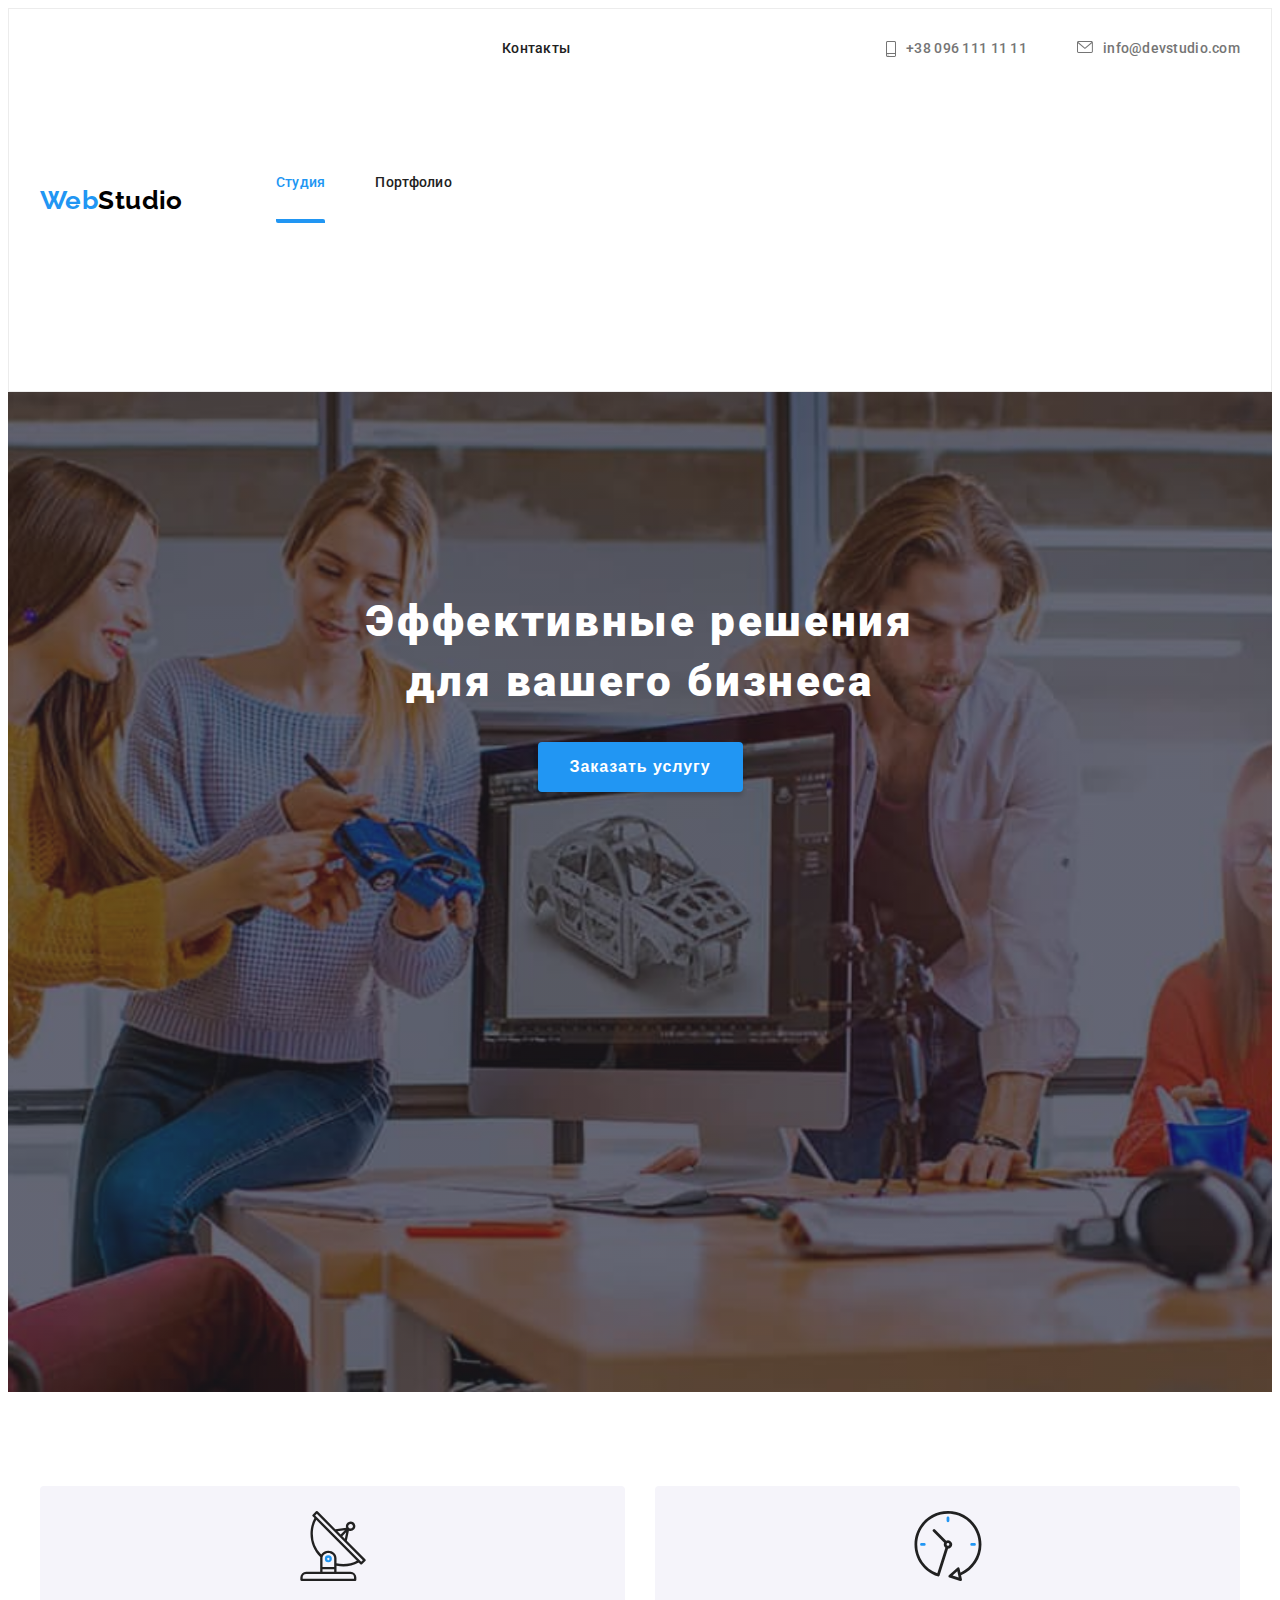
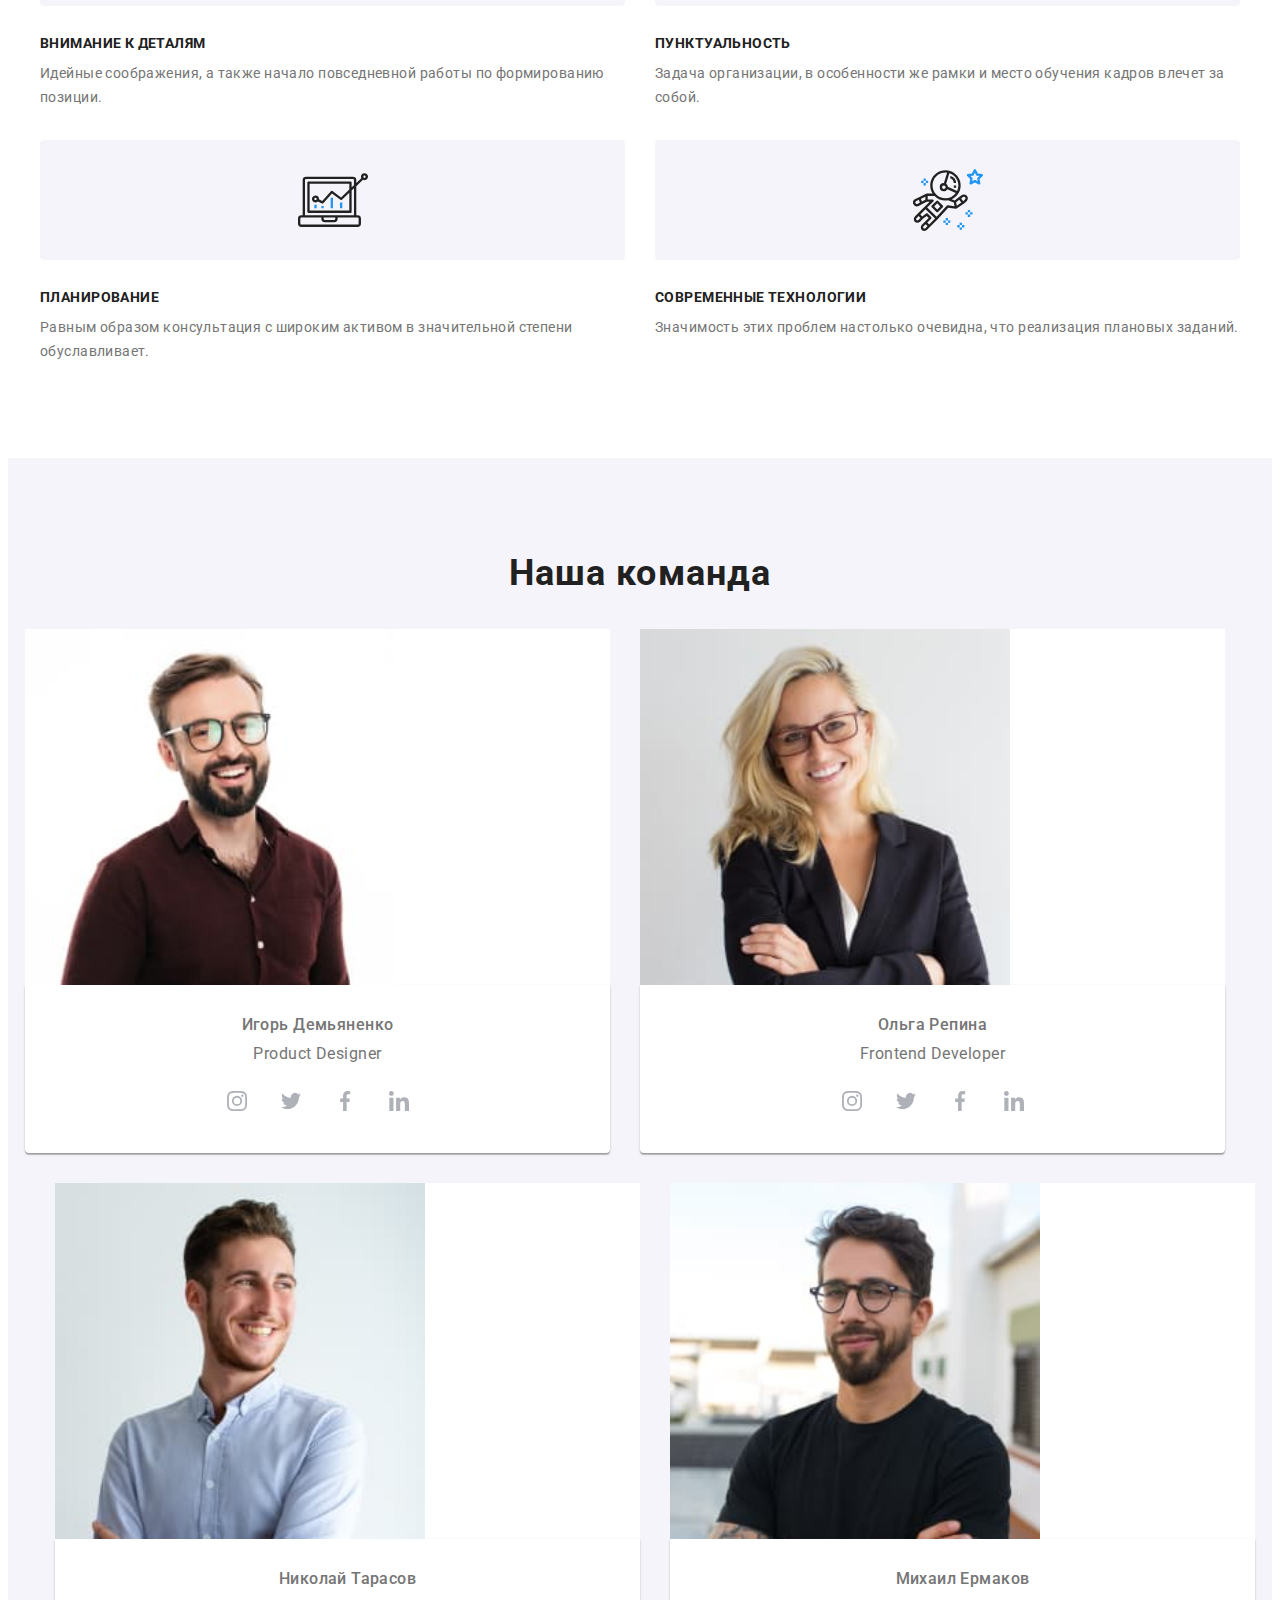
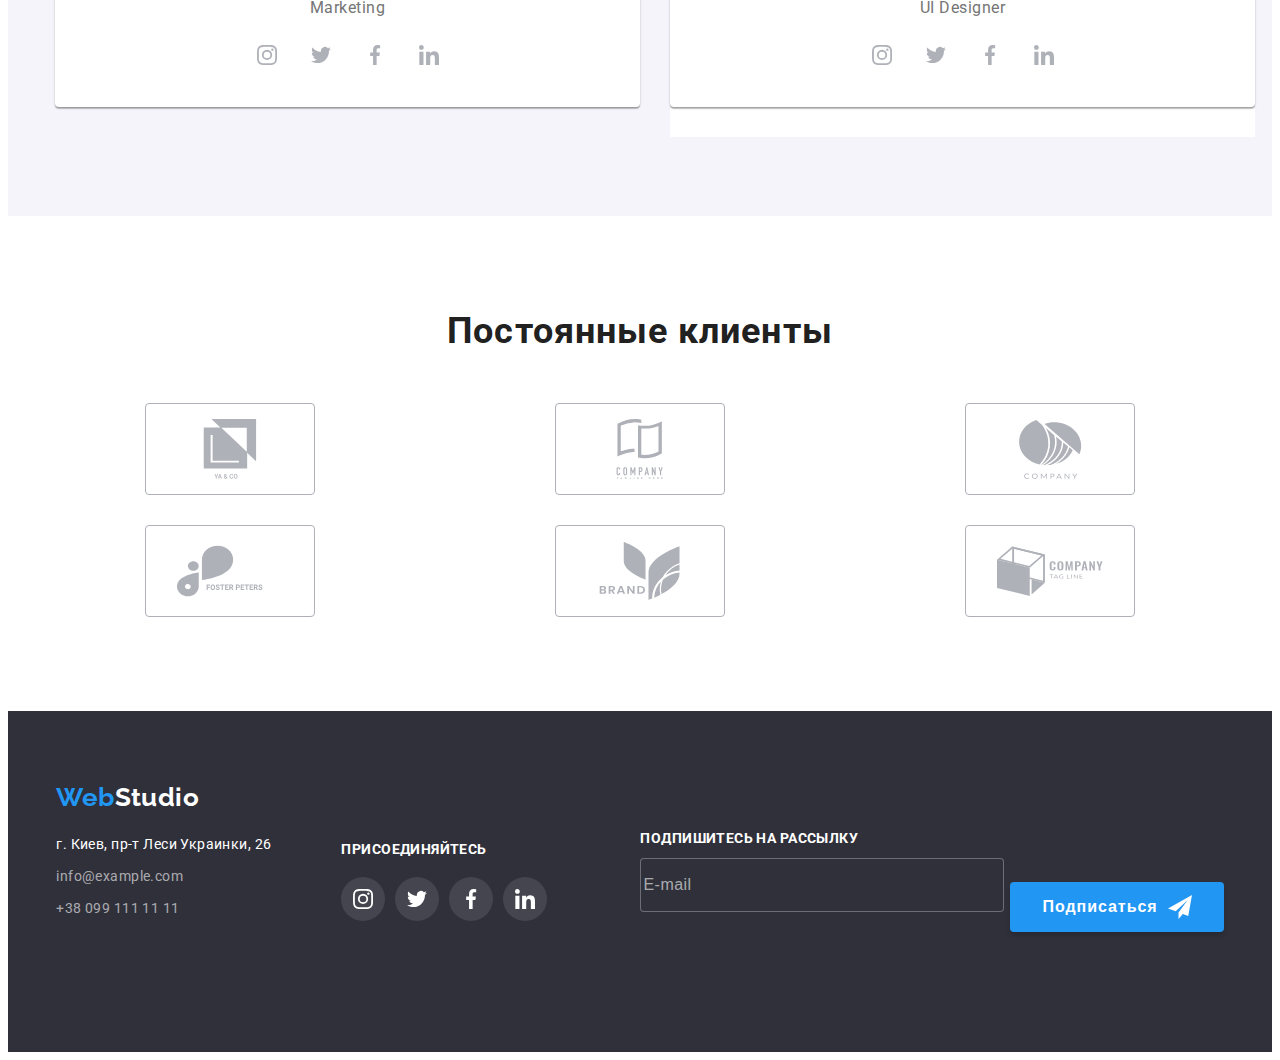
==== commit e294021d: "corrections" ====
--- a/index.html
+++ b/index.html
@@ -31,39 +31,49 @@
             </nav>
             <div class="menu is-open" id="menu" data-menu>
                 <ul class="nav-box">
-                    <li class="nav-box__item"><a class="nav-box__link nav-box-link__active" href="./index.html ">Студия</a></li>
-                    <li class="nav-box__item"><a class="nav-box__link" href="./portfolio.html ">Портфолио</a></li>
-                    <li class="nav-box__item"><a class="nav-box__link" href=" ">Контакты</a></li>
+                    <li class="nav-box__item"><a class="nav-box__link nav-box-link__active" href="./index.html ">Студия</a>
+                    </li>
+                    <li class="nav-box__item"><a class="nav-box__link" href="./portfolio.html ">Портфолио</a>
+                    </li>
+                    <li class="nav-box__item"><a class="nav-box__link" href=" ">Контакты</a>
+                    </li>
                 </ul>
             
-
-                <ul class="contacts">
-                    <li class="contacts__item icon-phone-wrap">
-                        <a class="contacts__link" href="tel:+380961111111 "><svg class="contacts__icon" width="10" height="16">
-                            <use href="images/sprite.svg#icon-phone"></use>
-                                </svg>+38 096 111 11 11</a>
-                    </li>
-
-                    <li class="contacts__item">
-                        <a class="contacts__link mail" href="mailto:info@devstudio.com "><svg class="contacts__icon" width="16" height="12">
-                            <use href="images/sprite.svg#icon-mail"></use>
-                                </svg>info@devstudio.com</a></li>
-                </ul>
-
-                <ul class="social-link">
-                    <li class="social-link__item">
-                        <a href="#" class="social-link__link">Instagram</a>
-                    </li>
-                    <li class="social-link__item">
-                        <a href="#" class="social-link__link">Twitter</a>
-                    </li>
-                    <li class="social-link__item">
-                        <a href="#" class="social-link__link">Facebook</a>
-                    </li>
-                    <li class="social-link__item">
-                        <a href="#" class="social-link__link">LinkedIn</a>
-                    </li>
-                </ul>
+                <div class="contacts-social">
+                    <ul class="contacts">
+                        <li class="contacts__item icon-phone-wrap">
+                            <a class="contacts__link tel" href="tel:+380961111111 ">
+                                <svg class="contacts__icon" width="10" height="16">
+                                <use href="images/sprite.svg#icon-phone">
+                                </use>
+                                </svg>+38 096 111 11 11
+                            </a>
+                        </li>
+
+                        <li class="contacts__item">
+                            <a class="contacts__link mail" href="mailto:info@devstudio.com ">
+                                <svg class="contacts__icon" width="16" height="12">
+                                <use href="images/sprite.svg#icon-mail"></use>
+                                </svg>info@devstudio.com
+                            </a>
+                        </li>
+                    </ul>
+
+                    <ul class="social-link">
+                        <li class="social-link__item">
+                            <a href="#" class="social-link__link">Instagram</a>
+                        </li>
+                        <li class="social-link__item">
+                            <a href="#" class="social-link__link">Twitter</a>
+                        </li>
+                        <li class="social-link__item">
+                            <a href="#" class="social-link__link">Facebook</a>
+                        </li>
+                        <li class="social-link__item">
+                            <a href="#" class="social-link__link">LinkedIn</a>
+                        </li>
+                    </ul>
+                </div>
             </div>
         </div>
     </header>
@@ -425,7 +435,7 @@
                 </ul>
             </div>
             <form action="" class="footer-form">
-                <label class="footer-form_submit-email-box">Подпишитесь на рассылку
+                <label class="footer-form__submit-email">Подпишитесь на рассылку
                     <input type="email" name="email" class="footer-form__email" placeholder="E-mail">
                 </label>
                 <button type="submit" class="footer-form__button-submit button-submit">Подписаться
--- a/css/main.min.css
+++ b/css/main.min.css
@@ -1,2 +1,2 @@
-:root{--primary-text-color: #757575;--title-text-color: #212121;--accent-color: #2196f3;--primary-white-color: #fff;--title-bgc: #2f303a;--secondary-bgc: #f5f4fa;--box-shadow: 0px 4px 4px rgba(0, 0, 0, 0.15);--contract-color: rgba(255, 255, 255, 0.6);--animation-timing-function: cubic-bezier(0.4, 0, 0.2, 1)}body{background:var(--primary-white-color);color:var(--primary-text-color);font-family:'Roboto', sans-serif;font-size:14px;line-height:1.7;letter-spacing:0.03em}img{display:block;max-width:100%;height:auto}h1,h2,h3,p{margin:0}ul{margin:0;padding:0;list-style:none}.section{padding:60px 0}@media screen and (min-width: 1200px){.section{padding:94px 0}}.container{margin-left:auto;margin-right:auto;padding-left:15px;padding-right:15px}@media screen and (min-width: 480px){.container{width:480px}}@media screen and (min-width: 768px){.container{width:768px}}@media screen and (min-width: 1200px){.container{width:1200px}}.hero-box,.footer{background-color:var(--title-bgc)}.centered{text-align:center}.section__title{font-weight:700;font-size:36px;line-height:1.17;letter-spacing:0.03em;text-align:center;color:var(--title-text-color);margin-top:0;margin-bottom:50px}.visually-hidden{position:absolute;clip:rect(0 0 0 0);width:1px;height:1px;margin:-1px}.links{margin-bottom:50px}.header__logo,.footer__logo{font-family:'Raleway';font-weight:700;font-size:26px;line-height:1.19;text-decoration:none}.logo{color:#000000}.logo .logo__first-word{color:var(--accent-color)}@media screen and (min-width: 768px){.header__logo{margin-right:93px;display:-webkit-box;display:-webkit-flex;display:-ms-flexbox;display:flex;-webkit-box-align:center;-webkit-align-items:center;-ms-flex-align:center;align-items:center}}.footer__logo{color:var(--primary-white-color)}@media screen and (min-width: 768px){.header{border:1px solid #ececec}}@media screen and (min-width: 768px){.container__header{display:-webkit-box;display:-webkit-flex;display:-ms-flexbox;display:flex}}@media screen and (max-width: 767px){.site-nav{display:-webkit-box;display:-webkit-flex;display:-ms-flexbox;display:flex;-webkit-box-align:center;-webkit-align-items:center;-ms-flex-align:center;align-items:center;-webkit-box-pack:justify;-webkit-justify-content:space-between;-ms-flex-pack:justify;justify-content:space-between;min-height:60px}}@media screen and (min-width: 768px){.site-nav{display:-webkit-box;display:-webkit-flex;display:-ms-flexbox;display:flex;-webkit-box-align:center;-webkit-align-items:center;-ms-flex-align:center;align-items:center}}.site-nav__button{display:none}@media screen and (max-width: 767px){.site-nav__button{display:-webkit-inline-box;display:-webkit-inline-flex;display:-ms-inline-flexbox;display:inline-flex;margin:0;padding:0;border:none;background-color:transparent}.site-nav__button .site-nav__icon-cross{display:none}.site-nav__button.is-open .site-nav__icon-cross{display:block}.site-nav__button.is-open .site-nav__icon-menu{display:none}}.menu{font-weight:500;letter-spacing:0.02em}@media screen and (max-width: 767px){.menu{display:none;width:100%;background-color:var(--primary-white-color);padding:48px 40px;font-size:40px;line-height:1.18}.menu.is-open{display:block}}@media screen and (min-width: 767px){.menu{display:-webkit-box;display:-webkit-flex;display:-ms-flexbox;display:flex}}@media screen and (min-width: 768px){.nav-box{display:-webkit-box;display:-webkit-flex;display:-ms-flexbox;display:flex;-webkit-box-align:center;-webkit-align-items:center;-ms-flex-align:center;align-items:center;-webkit-align-content:center;-ms-flex-line-pack:center;align-content:center}}@media screen and (min-width: 768px){.nav-box__item{margin-left:auto}.nav-box__item:not(:last-child){margin-right:50px}}.nav-box__link{text-decoration:none;color:var(--title-text-color);position:relative;-webkit-transition:color 250ms var(--animation-timing-function);-o-transition:color 250ms var(--animation-timing-function);transition:color 250ms var(--animation-timing-function)}.nav-box__link:hover,.nav-box__link:focus{color:var(--accent-color)}@media screen and (min-width: 768px){.nav-box__link{display:block;padding-top:32px;padding-bottom:32px;font-size:14px;line-height:1.14}.nav-box__link::after{content:'';position:absolute;left:0;bottom:0;display:block;width:100%;height:4px;-webkit-border-radius:0 2px;border-radius:0 2px;background-color:var(--accent-color);-webkit-transform:scale(0);-ms-transform:scale(0);transform:scale(0);-webkit-transition:-webkit-transform 250ms var(--animation-timing-function);transition:-webkit-transform 250ms var(--animation-timing-function);-o-transition:transform 250ms var(--animation-timing-function);transition:transform 250ms var(--animation-timing-function);transition:transform 250ms var(--animation-timing-function), -webkit-transform 250ms var(--animation-timing-function)}.nav-box__link:hover::after,.nav-box__link:focus::after{-webkit-transform:scale(1);-ms-transform:scale(1);transform:scale(1)}}.nav-box-link__active{color:var(--accent-color)}@media screen and (min-width: 768px){.nav-box-link__active::after{content:'';position:absolute;left:0;bottom:-1px;display:block;width:100%;height:4px;-webkit-border-radius:0 2px;border-radius:0 2px;background-color:var(--accent-color);-webkit-transform:scale(1);-ms-transform:scale(1);transform:scale(1)}}@media screen and (min-width: 768px){.contacts{display:-webkit-box;display:-webkit-flex;display:-ms-flexbox;display:flex;-webkit-box-align:center;-webkit-align-items:center;-ms-flex-align:center;align-items:center;-webkit-align-content:center;-ms-flex-line-pack:center;align-content:center;margin-left:auto}}@media screen and (min-width: 768px){.contacts__item:not(:last-child){margin-right:50px}}.contacts__link{fill:var(--primary-text-color);text-decoration:none;color:var(--primary-text-color);-webkit-transition:color 250ms var(--animation-timing-function),fill 250ms var(--animation-timing-function);-o-transition:color 250ms var(--animation-timing-function),fill 250ms var(--animation-timing-function);transition:color 250ms var(--animation-timing-function),fill 250ms var(--animation-timing-function)}.contacts__link:hover,.contacts__link:focus{color:var(--accent-color)}@media screen and (min-width: 768px){.contacts__link{padding-top:32px;padding-bottom:32px;font-size:14px;line-height:1.14;display:-webkit-box;display:-webkit-flex;display:-ms-flexbox;display:flex;-webkit-box-pack:center;-webkit-justify-content:center;-ms-flex-pack:center;justify-content:center}}.contacts__icon{display:none}@media screen and (min-width: 768px){.contacts__icon{display:block;fill:currentColor;margin-right:10px}.contacts__link:hover .contacts__icon,.contacts__link:focus .contacts__icon{fill:var(--accent-color)}}.social-link{display:none}@media screen and (max-width: 767px){.social-link{display:block}}.social-link__link{text-decoration:none}.backdrop{position:fixed;top:0;left:0;width:100%;height:100%;background-color:rgba(0,0,0,0.2);cursor:pointer;opacity:1;-webkit-transition:opacity 250ms var(--animation-timing-function),visibility 250ms var(--animation-timing-function);-o-transition:opacity 250ms var(--animation-timing-function),visibility 250ms var(--animation-timing-function);transition:opacity 250ms var(--animation-timing-function),visibility 250ms var(--animation-timing-function)}.backdrop.is-hidden{opacity:0;pointer-events:none}.backdrop.is-hidden .modal{-webkit-transform:translate(-50%, -50%) scale(1.1);-ms-transform:translate(-50%, -50%) scale(1.1);transform:translate(-50%, -50%) scale(1.1)}.modal{position:absolute;top:50%;left:50%;-webkit-transform:translate(-50%, -50%) scale(1);-ms-transform:translate(-50%, -50%) scale(1);transform:translate(-50%, -50%) scale(1);-webkit-transition:-webkit-transform 250ms var(--animation-timing-function);transition:-webkit-transform 250ms var(--animation-timing-function);-o-transition:transform 250ms var(--animation-timing-function);transition:transform 250ms var(--animation-timing-function);transition:transform 250ms var(--animation-timing-function), -webkit-transform 250ms var(--animation-timing-function);min-height:581px;min-width:528px;padding:40px;background-color:var(--primary-white-color);-webkit-box-shadow:0px 1px 3px rgba(0,0,0,0.12),0px 1px 1px rgba(0,0,0,0.14),0px 2px 1px rgba(0,0,0,0.2);box-shadow:0px 1px 3px rgba(0,0,0,0.12),0px 1px 1px rgba(0,0,0,0.14),0px 2px 1px rgba(0,0,0,0.2);-webkit-border-radius:4px;border-radius:4px}.modal .modal-close{height:30px;width:30px;-webkit-border-radius:50%;border-radius:50%;background:var(--primary-white-color);border:1px solid rgba(0,0,0,0.1);cursor:pointer;-webkit-transition:fill 250ms var(--animation-timing-function);-o-transition:fill 250ms var(--animation-timing-function);transition:fill 250ms var(--animation-timing-function)}.modal .modal-close:hover{fill:var(--accent-color)}.modal .modal-close.modal__close{position:absolute;top:8px;right:8px}.modal .modal__cross{color:#000000;-webkit-box-align:center;-webkit-align-items:center;-ms-flex-align:center;align-items:center;-webkit-box-pack:center;-webkit-justify-content:center;-ms-flex-pack:center;justify-content:center;-webkit-transition:color 250ms var(--animation-timing-function);-o-transition:color 250ms var(--animation-timing-function);transition:color 250ms var(--animation-timing-function)}.modal .modal__header{font-weight:700;font-size:20px;line-height:1.15;text-align:center;letter-spacing:0.03em;color:var(--title-text-color);margin-bottom:12px}.modal .modal__form{margin-top:12px}.modal .modal-form__input-box{display:block;position:relative;font-size:12px;line-height:1.16;letter-spacing:0.01em;color:var(--primary-text-color);margin-bottom:10px}.modal-form__input,.form-message{width:100%;height:40px;border:1px solid rgba(33,33,33,0.2);-webkit-box-sizing:border-box;box-sizing:border-box;-webkit-border-radius:4px;border-radius:4px;margin-top:4px;padding:0 10px 0 35px}.modal-form__input:focus,.form-message:focus{outline:none;border:1px solid var(--accent-color)}.modal-form__input:focus ~ .modal-form__icon{fill:var(--accent-color)}.modal-form__icon{display:block;position:absolute;top:50%;left:10px;width:18px;height:18px;color:var(--title-text-color);-webkit-transition:border 250ms var(--animation-timing-function),fill 250ms var(--animation-timing-function);-o-transition:border 250ms var(--animation-timing-function),fill 250ms var(--animation-timing-function);transition:border 250ms var(--animation-timing-function),fill 250ms var(--animation-timing-function)}.form-message{display:block;font-family:inherit;resize:none;height:120px;padding:12px 16px}.form-message::-webkit-input-placeholder{color:rgba(117,117,117,0.5)}.form-message:-ms-input-placeholder{color:rgba(117,117,117,0.5)}.form-message::-ms-input-placeholder{color:rgba(117,117,117,0.5)}.form-message::placeholder{color:rgba(117,117,117,0.5)}.policy-box{display:-webkit-box;display:-webkit-flex;display:-ms-flexbox;display:flex;-webkit-box-align:center;-webkit-align-items:center;-ms-flex-align:center;align-items:center;-webkit-box-pack:center;-webkit-justify-content:center;-ms-flex-pack:center;justify-content:center;width:100%;font-size:14px;line-height:1.71;letter-spacing:0.03em;color:var(--primary-text-color);margin-bottom:30px}.policy-box__checkbox{position:absolute;width:1px;height:1px;margin:-1px;border:0px;padding:0px;clip:rect(0 0 0 0);overflow:hidden}.policy-box__icon-check{width:16px;height:16px;border:2px solid var(--title-text-color);-webkit-border-radius:2px;border-radius:2px;margin-right:10px;background-color:var(--primary-white-color)}.policy-box__checkbox:checked+.policy-box__icon-check{background-color:var(--accent-color);-webkit-background-origin:border-box;background-origin:border-box;border-color:var(--accent-color)}.policy-box a{color:var(--accent-color);text-decoration:underline}.policy-box__button-submit{display:block;margin:0 auto;-webkit-border-radius:4px;border-radius:4px;border:none;height:50px;min-width:200px;text-align:center;color:var(--primary-white-color);background-color:var(--accent-color);cursor:pointer;font-weight:700;font-size:16px;line-height:1.88;text-decoration:none;letter-spacing:0.06em;-webkit-transition:background-color 250ms var(--animation-timing-function),-webkit-box-shadow 250ms var(--animation-timing-function);transition:background-color 250ms var(--animation-timing-function),-webkit-box-shadow 250ms var(--animation-timing-function);-o-transition:background-color 250ms var(--animation-timing-function),box-shadow 250ms var(--animation-timing-function);transition:background-color 250ms var(--animation-timing-function),box-shadow 250ms var(--animation-timing-function);transition:background-color 250ms var(--animation-timing-function),box-shadow 250ms var(--animation-timing-function),-webkit-box-shadow 250ms var(--animation-timing-function)}.policy-box__button-submit:hover,.policy-box__button-submit:focus{cursor:pointer;background-color:#1b71b8;-webkit-box-shadow:var(--box-shadow);box-shadow:var(--box-shadow)}.hero-box{text-align:center;padding-top:200px;padding-bottom:200px}.hero-box__title{margin-bottom:30px;color:var(--primary-white-color);font-weight:900;font-size:44px;line-height:1.36;letter-spacing:0.06em}.overlay{height:600px;max-width:1600px;margin-left:auto;margin-right:auto;background-image:-webkit-gradient(linear, left top, right top, from(rgba(47,48,58,0.4)), to(rgba(47,48,58,0.4))),url(../images/hero-box.jpg);background-image:-webkit-linear-gradient(left, rgba(47,48,58,0.4), rgba(47,48,58,0.4)),url(../images/hero-box.jpg);background-image:-o-linear-gradient(left, rgba(47,48,58,0.4), rgba(47,48,58,0.4)),url(../images/hero-box.jpg);background-image:linear-gradient(to right, rgba(47,48,58,0.4), rgba(47,48,58,0.4)),url(../images/hero-box.jpg);background-repeat:no-repeat;background-position:center;-webkit-background-size:cover;background-size:cover}.hero-box__button{display:inline-block;border:transparent;-webkit-box-shadow:var(--box-shadow);box-shadow:var(--box-shadow);-webkit-border-radius:4px;border-radius:4px;padding:10px 32px;min-width:200px;text-align:center;color:var(--primary-white-color);background-color:var(--accent-color);cursor:pointer;font-weight:700;font-size:16px;line-height:1.88;text-decoration:none;letter-spacing:0.06em;-webkit-transition:background-color 250ms var(--animation-timing-function);-o-transition:background-color 250ms var(--animation-timing-function);transition:background-color 250ms var(--animation-timing-function)}@media screen and (min-width: 768px){.benefits-list{display:-webkit-box;display:-webkit-flex;display:-ms-flexbox;display:flex;-webkit-flex-wrap:wrap;-ms-flex-wrap:wrap;flex-wrap:wrap;margin:-15px}}@media screen and (min-width: 1600px){.benefits-list{margin:-15px}}@media screen and (max-width: 767px){.benefits-list__item:not(:last-child){margin-bottom:30px}}@media screen and (min-width: 768px){.benefits-list__item{width:-webkit-calc((100% - 4 * 15px) / 2);width:calc((100% - 4 * 15px) / 2);margin:15px}}@media screen and (min-width: 1600px){.benefits-list__item{width:-webkit-calc((100% - 8 * 15px) / 4);width:calc((100% - 8 * 15px) / 4);margin:15px}}.benefits-list__box{display:-webkit-box;display:-webkit-flex;display:-ms-flexbox;display:flex;-webkit-box-pack:center;-webkit-justify-content:center;-ms-flex-pack:center;justify-content:center;margin-bottom:30px;height:120px;background-color:var(--secondary-bgc);-webkit-border-radius:4px;border-radius:4px;fill:var(--title-text-color)}.benefits-list__icon{display:-webkit-box;display:-webkit-flex;display:-ms-flexbox;display:flex;width:70px;fill:var(--title-text-color);-webkit-background-size:contain;background-size:contain;background-repeat:no-repeat}.benefits-list__title{margin-bottom:10px;font-weight:700;font-size:14px;line-height:1.14;letter-spacing:0.03em;color:var(--title-text-color);text-transform:uppercase}@media screen and (max-width: 767px){.benefits-list__title{display:-webkit-box;display:-webkit-flex;display:-ms-flexbox;display:flex;-webkit-box-pack:center;-webkit-justify-content:center;-ms-flex-pack:center;justify-content:center}}.benefits-list__text{font-weight:400;font-size:14px;line-height:1.71;margin-top:0;margin-bottom:0;padding-top:0;letter-spacing:0.03em;color:var(--primary-text-color)}.works{padding-top:0}.section__no-padding-top{display:block;margin-bottom:50px;padding-top:0;padding-bottom:0}@media screen and (max-width: 1599px){.section__no-padding-top{display:none}}.works-list{display:-webkit-box;display:-webkit-flex;display:-ms-flexbox;display:flex;-webkit-flex-wrap:wrap;-ms-flex-wrap:wrap;flex-wrap:wrap}.works-list__item{position:relative}.works-list__item+.works-list__item{margin-left:30px}.works-list__text{display:-webkit-box;display:-webkit-flex;display:-ms-flexbox;display:flex;-webkit-box-pack:center;-webkit-justify-content:center;-ms-flex-pack:center;justify-content:center;-webkit-box-align:center;-webkit-align-items:center;-ms-flex-align:center;align-items:center;position:absolute;content:'';bottom:0;left:0;height:70px;width:100%;background:rgba(47,48,58,0.8);font-weight:700;font-size:14px;line-height:1.14;letter-spacing:0.03em;color:var(--primary-white-color);text-transform:uppercase}.team{background:var(--secondary-bgc)}.section-team{margin-bottom:50px}.title-team{letter-spacing:0.03em;text-align:center;color:var(--title-text-color)}.team-list{display:-webkit-box;display:-webkit-flex;display:-ms-flexbox;display:flex;-webkit-flex-wrap:wrap;-ms-flex-wrap:wrap;flex-wrap:wrap}.team-list__item{width:270px;background-color:var(--primary-white-color)}.team-list__item+.team-list__item{margin-left:30px}.team-list__box{padding-top:30px;padding-bottom:30px;-webkit-border-radius:0px 0px 4px 4px;border-radius:0px 0px 4px 4px;-webkit-box-shadow:0px 1px 3px rgba(0,0,0,0.12),0px 1px 1px rgba(0,0,0,0.14),0px 2px 1px rgba(0,0,0,0.2);box-shadow:0px 1px 3px rgba(0,0,0,0.12),0px 1px 1px rgba(0,0,0,0.14),0px 2px 1px rgba(0,0,0,0.2)}.team-list__title,.team-list__text{font-weight:500;font-size:16px;line-height:1.19;margin-bottom:16px}.team-list__title{margin-bottom:10px}.team-list__text{font-weight:400;margin-top:0;padding-top:0;letter-spacing:0.03em;color:var(--primary-text-color)}.social{display:-webkit-box;display:-webkit-flex;display:-ms-flexbox;display:flex;-webkit-flex-wrap:wrap;-ms-flex-wrap:wrap;flex-wrap:wrap;-webkit-box-align:center;-webkit-align-items:center;-ms-flex-align:center;align-items:center;-webkit-box-pack:center;-webkit-justify-content:center;-ms-flex-pack:center;justify-content:center}.social__item:not(:last-child){margin-right:10px}.social__link{display:-webkit-box;display:-webkit-flex;display:-ms-flexbox;display:flex;-webkit-box-align:center;-webkit-align-items:center;-ms-flex-align:center;align-items:center;-webkit-box-pack:center;-webkit-justify-content:center;-ms-flex-pack:center;justify-content:center;width:44px;height:44px;-webkit-border-radius:50%;border-radius:50%;color:#afb1b8;-webkit-transition:color 250ms var(--animation-timing-function),background-color 250ms var(--animation-timing-function);-o-transition:color 250ms var(--animation-timing-function),background-color 250ms var(--animation-timing-function);transition:color 250ms var(--animation-timing-function),background-color 250ms var(--animation-timing-function)}.social__link:hover,.social__link:focus{color:var(--primary-white-color);background-color:var(--accent-color)}.social__icon{display:-webkit-box;display:-webkit-flex;display:-ms-flexbox;display:flex;fill:currentColor;width:20px;height:20px}.clients-list{display:-webkit-box;display:-webkit-flex;display:-ms-flexbox;display:flex;-webkit-flex-wrap:wrap;-ms-flex-wrap:wrap;flex-wrap:wrap}.clients-list__item{display:-webkit-box;display:-webkit-flex;display:-ms-flexbox;display:flex;-webkit-box-pack:center;-webkit-justify-content:center;-ms-flex-pack:center;justify-content:center;-webkit-box-align:center;-webkit-align-items:center;-ms-flex-align:center;align-items:center}.clients-list__item:not(:last-child){margin-right:30px}.clients-list__link{display:-webkit-box;display:-webkit-flex;display:-ms-flexbox;display:flex;-webkit-box-pack:center;-webkit-justify-content:center;-ms-flex-pack:center;justify-content:center;-webkit-box-align:center;-webkit-align-items:center;-ms-flex-align:center;align-items:center;width:170px;height:92px;border:1px solid #afb1b8;border-color:#afb1b8;-webkit-box-sizing:border-box;box-sizing:border-box;-webkit-border-radius:4px;border-radius:4px;color:#afb1b8;-webkit-transition:color 250ms var(--animation-timing-function),border-color 250ms var(--animation-timing-function);-o-transition:color 250ms var(--animation-timing-function),border-color 250ms var(--animation-timing-function);transition:color 250ms var(--animation-timing-function),border-color 250ms var(--animation-timing-function)}.clients-list__link:hover,.clients-list__link:focus{color:var(--accent-color);border-color:var(--accent-color)}.clients-list__icon{fill:currentColor}.footer{padding:60px 0}@media screen and (min-width: 1600px){.footer__container{display:-webkit-box;display:-webkit-flex;display:-ms-flexbox;display:flex;-webkit-box-flex:1;-webkit-flex-grow:1;-ms-flex-positive:1;flex-grow:1;-webkit-box-align:baseline;-webkit-align-items:baseline;-ms-flex-align:baseline;align-items:baseline}}@media screen and (min-width: 768px){.footer-box{margin-right:70px}}@media screen and (min-width: 768px){.footer-box__list{margin-top:20px}}@media screen and (min-width: 768px){.footer-box__item:not(:last-child){margin-bottom:9px}}.footer-box__address,.footer-box__contact{font-size:14px;line-height:1.71;letter-spacing:0.03em;font-style:normal;text-decoration:none;-webkit-text-decoration-style:none;text-decoration-style:none}.footer-box__address{color:var(--primary-white-color)}.footer-box__contact{color:var(--contract-color)}.footer-submit-box__title{font-family:Roboto;font-weight:700;font-size:14px;line-height:1.14;letter-spacing:0.03em;text-transform:uppercase;color:var(--primary-white-color)}@media screen and (min-width: 768px){.footer-submit-box__title{margin-bottom:20px}}.footer-submit-box__list{display:-webkit-box;display:-webkit-flex;display:-ms-flexbox;display:flex;-webkit-flex-wrap:wrap;-ms-flex-wrap:wrap;flex-wrap:wrap;-webkit-box-align:center;-webkit-align-items:center;-ms-flex-align:center;align-items:center;-webkit-box-pack:start;-webkit-justify-content:flex-start;-ms-flex-pack:start;justify-content:flex-start}.footer-submit-box__item:not(:last-child){margin-right:10px}.footer-submit-box__link{display:-webkit-box;display:-webkit-flex;display:-ms-flexbox;display:flex;-webkit-box-align:center;-webkit-align-items:center;-ms-flex-align:center;align-items:center;-webkit-box-pack:center;-webkit-justify-content:center;-ms-flex-pack:center;justify-content:center;width:44px;height:44px;-webkit-border-radius:50%;border-radius:50%;background:rgba(255,255,255,0.1);color:var(--primary-white-color);-webkit-transition:background-color 250ms var(--animation-timing-function);-o-transition:background-color 250ms var(--animation-timing-function);transition:background-color 250ms var(--animation-timing-function)}.footer-submit-box__link:hover,.footer-submit-box__link:focus{cursor:pointer;background-color:var(--accent-color)}.footer-submit-box__icon{display:-webkit-box;display:-webkit-flex;display:-ms-flexbox;display:flex;fill:currentColor;width:20px;height:20px}@media screen and (min-width: 768px){.footer-form{display:-webkit-box;display:-webkit-flex;display:-ms-flexbox;display:flex;-webkit-flex-wrap:wrap;-ms-flex-wrap:wrap;flex-wrap:wrap;-webkit-box-align:end;-webkit-align-items:flex-end;-ms-flex-align:end;align-items:flex-end;margin-left:93px}}.footer-form__submit-email-box{display:block;width:358px;font-weight:700;font-size:14px;line-height:1.14;letter-spacing:0.03em;text-transform:uppercase;color:var(--primary-white-color)}.footer-form__email{margin-top:12px;height:50px;border:1px solid rgba(255,255,255,0.3);-webkit-box-shadow:drop-shadow(0px 4px 4px rgba(0,0,0,0.15));box-shadow:drop-shadow(0px 4px 4px rgba(0,0,0,0.15));-webkit-border-radius:4px;border-radius:4px;background:var(--title-bgc)}@media screen and (min-width: 768px){.footer-form__email{display:-webkit-box;display:-webkit-flex;display:-ms-flexbox;display:flex;-webkit-box-align:end;-webkit-align-items:flex-end;-ms-flex-align:end;align-items:flex-end;width:358px}}.footer-form__email::-webkit-input-placeholder{font-size:16px;line-height:1.25;display:-webkit-box;display:-webkit-flex;display:flex;-webkit-box-align:center;-webkit-align-items:center;align-items:center;letter-spacing:0.03em;color:rgba(255,255,255,0.6)}.footer-form__email:-ms-input-placeholder{font-size:16px;line-height:1.25;display:-ms-flexbox;display:flex;-ms-flex-align:center;align-items:center;letter-spacing:0.03em;color:rgba(255,255,255,0.6)}.footer-form__email::-ms-input-placeholder{font-size:16px;line-height:1.25;display:-ms-flexbox;display:flex;-ms-flex-align:center;align-items:center;letter-spacing:0.03em;color:rgba(255,255,255,0.6)}.footer-form__email::placeholder{font-size:16px;line-height:1.25;display:-webkit-box;display:-webkit-flex;display:-ms-flexbox;display:flex;-webkit-box-align:center;-webkit-align-items:center;-ms-flex-align:center;align-items:center;letter-spacing:0.03em;color:rgba(255,255,255,0.6)}.footer-form__button-submit{min-width:200px;height:50px;margin-left:12px;-webkit-box-shadow:var(--box-shadow);box-shadow:var(--box-shadow);-webkit-border-radius:4px;border-radius:4px;border:transparent;padding:10px 32px;color:var(--primary-white-color);background-color:var(--accent-color);cursor:pointer;font-weight:700;font-size:16px;line-height:1.88;text-decoration:none;letter-spacing:0.06em}.button-submit{display:-webkit-box;display:-webkit-flex;display:-ms-flexbox;display:flex;-webkit-box-align:center;-webkit-align-items:center;-ms-flex-align:center;align-items:center;-webkit-box-pack:center;-webkit-justify-content:center;-ms-flex-pack:center;justify-content:center;text-align:center;-webkit-transition:background-color 250ms var(--animation-timing-function);-o-transition:background-color 250ms var(--animation-timing-function);transition:background-color 250ms var(--animation-timing-function)}.footer-form__icon-send{width:24px;height:24px;margin-left:10px;fill:var(--primary-white-color);-webkit-background-origin:border-box;background-origin:border-box}.filter{font-size:16px;line-height:1.63;letter-spacing:0.03em;display:-webkit-box;display:-webkit-flex;display:-ms-flexbox;display:flex;-webkit-box-pack:center;-webkit-justify-content:center;-ms-flex-pack:center;justify-content:center;cursor:pointer}.filter__item:not(:last-child){margin-right:8px}.filter__button{min-width:73px;padding:6px 22px;-webkit-border-radius:4px;border-radius:4px;font-weight:500;text-decoration:none;border:transparent;color:var(--title-text-color);background-color:var(--secondary-bgc);-webkit-transition:color 250ms var(--animation-timing-function),background-color 250ms var(--animation-timing-function),-webkit-box-shadow 250ms var(--animation-timing-function);transition:color 250ms var(--animation-timing-function),background-color 250ms var(--animation-timing-function),-webkit-box-shadow 250ms var(--animation-timing-function);-o-transition:color 250ms var(--animation-timing-function),background-color 250ms var(--animation-timing-function),box-shadow 250ms var(--animation-timing-function);transition:color 250ms var(--animation-timing-function),background-color 250ms var(--animation-timing-function),box-shadow 250ms var(--animation-timing-function);transition:color 250ms var(--animation-timing-function),background-color 250ms var(--animation-timing-function),box-shadow 250ms var(--animation-timing-function),-webkit-box-shadow 250ms var(--animation-timing-function)}.filter__button:hover,.filter__button:focus{cursor:pointer;color:var(--primary-white-color);background-color:var(--accent-color);-webkit-box-shadow:0px 3px 1px rgba(0,0,0,0.1),0px 1px 2px rgba(0,0,0,0.08),0px 2px 2px rgba(0,0,0,0.12);box-shadow:0px 3px 1px rgba(0,0,0,0.1),0px 1px 2px rgba(0,0,0,0.08),0px 2px 2px rgba(0,0,0,0.12)}.project-list{display:-webkit-box;display:-webkit-flex;display:-ms-flexbox;display:flex;-webkit-flex-wrap:wrap;-ms-flex-wrap:wrap;flex-wrap:wrap;margin-top:50px}.project-list__item{margin-right:30px}.project-list__item:nth-child(3n){margin-right:0}.project-list__item:not(:nth-last-child(-n+3)){margin-bottom:30px}.project-list__link{display:block;text-decoration:none;-webkit-transition:-webkit-box-shadow 250ms var(--animation-timing-function);transition:-webkit-box-shadow 250ms var(--animation-timing-function);-o-transition:box-shadow 250ms var(--animation-timing-function);transition:box-shadow 250ms var(--animation-timing-function);transition:box-shadow 250ms var(--animation-timing-function), -webkit-box-shadow 250ms var(--animation-timing-function)}.project-list__link:hover,.project-list__link:focus{-webkit-box-shadow:0px 1px 1px rgba(0,0,0,0.12),0px 4px 4px rgba(0,0,0,0.06),1px 4px 6px rgba(0,0,0,0.16);box-shadow:0px 1px 1px rgba(0,0,0,0.12),0px 4px 4px rgba(0,0,0,0.06),1px 4px 6px rgba(0,0,0,0.16)}.project-list__description{overflow:hidden;position:relative}.project-list__description:hover,.project-list__description:focus{-webkit-transform:translateY(0);-ms-transform:translateY(0);transform:translateY(0)}.project-list__text{display:inline-block;position:absolute;content:'';top:0;left:0;width:100%;height:100%;padding:63px 24px;background-color:rgba(33,150,243,0.9);-webkit-transform:translateY(100%);-ms-transform:translateY(100%);transform:translateY(100%);-webkit-transition:-webkit-transform 250ms var(--animation-timing-function) 250ms;transition:-webkit-transform 250ms var(--animation-timing-function) 250ms;-o-transition:transform 250ms var(--animation-timing-function) 250ms;transition:transform 250ms var(--animation-timing-function) 250ms;transition:transform 250ms var(--animation-timing-function) 250ms, -webkit-transform 250ms var(--animation-timing-function) 250ms;font-size:18px;line-height:1.56;letter-spacing:0.03em;color:var(--primary-white-color)}.project-list__link:hover .project-list__text,.project-list__link:focus .project-list__text{-webkit-transform:translateY(0);-ms-transform:translateY(0);transform:translateY(0)}.project-box{padding-top:20px;padding-bottom:20px;padding-left:24px;padding-right:24px;border-left:1px solid #eeeeee;border-right:1px solid #eeeeee;border-bottom:1px solid #eeeeee}.project-box__title{margin-bottom:4px;font-weight:700;font-size:18px;line-height:2;letter-spacing:0.06em;color:var(--title-text-color)}.project-box__text{margin-top:0;margin-bottom:0;font-size:16px;line-height:1.88;letter-spacing:0.03em;color:var(--primary-text-color)}
+:root{--primary-text-color: #757575;--title-text-color: #212121;--accent-color: #2196f3;--primary-white-color: #fff;--title-bgc: #2f303a;--secondary-bgc: #f5f4fa;--box-shadow: 0px 4px 4px rgba(0, 0, 0, 0.15);--contract-color: rgba(255, 255, 255, 0.6);--animation-timing-function: cubic-bezier(0.4, 0, 0.2, 1)}body{background:var(--primary-white-color);color:var(--primary-text-color);font-family:'Roboto', sans-serif;font-size:14px;line-height:1.7;letter-spacing:0.03em}img{display:block;max-width:100%;height:auto}h1,h2,h3,p{margin:0}ul{margin:0;padding:0;list-style:none}.section{padding:60px 0}@media screen and (min-width: 1200px){.section{padding:94px 0}}.container{margin-left:auto;margin-right:auto;padding-left:15px;padding-right:15px}@media screen and (min-width: 480px){.container{width:480px}}@media screen and (min-width: 768px){.container{width:768px}}@media screen and (min-width: 1200px){.container{width:1200px}}.hero-box,.footer{background-color:var(--title-bgc)}.centered{text-align:center}.section__title{font-weight:700;font-size:36px;line-height:1.17;letter-spacing:0.03em;text-align:center;color:var(--title-text-color);margin-top:0;margin-bottom:50px}.visually-hidden{position:absolute;clip:rect(0 0 0 0);width:1px;height:1px;margin:-1px}.links{margin-bottom:50px}.header__logo,.footer__logo{font-family:'Raleway';font-weight:700;font-size:26px;line-height:1.19;text-decoration:none}.logo{color:#000000}.logo .logo__first-word{color:var(--accent-color)}@media screen and (min-width: 768px){.header__logo{margin-right:93px;display:-webkit-box;display:-webkit-flex;display:-ms-flexbox;display:flex;-webkit-box-align:center;-webkit-align-items:center;-ms-flex-align:center;align-items:center}}.footer__logo{color:var(--primary-white-color)}@media screen and (max-width: 767px){.footer__logo{margin-bottom:20px}}@media screen and (max-width: 767px){.header{position:relative}}@media screen and (min-width: 768px){.header{border:1px solid #ececec}}@media screen and (min-width: 768px){.container__header{display:-webkit-box;display:-webkit-flex;display:-ms-flexbox;display:flex}}@media screen and (max-width: 767px){.site-nav{display:-webkit-box;display:-webkit-flex;display:-ms-flexbox;display:flex;-webkit-box-align:center;-webkit-align-items:center;-ms-flex-align:center;align-items:center;-webkit-box-pack:justify;-webkit-justify-content:space-between;-ms-flex-pack:justify;justify-content:space-between;min-height:60px}}@media screen and (min-width: 768px){.site-nav{display:-webkit-box;display:-webkit-flex;display:-ms-flexbox;display:flex;-webkit-box-align:center;-webkit-align-items:center;-ms-flex-align:center;align-items:center}}.site-nav__button{display:none}@media screen and (max-width: 767px){.site-nav__button{display:-webkit-inline-box;display:-webkit-inline-flex;display:-ms-inline-flexbox;display:inline-flex;margin:0;padding:0;border:none;background-color:transparent}.site-nav__button .site-nav__icon-cross{display:none}.site-nav__button.is-open .site-nav__icon-cross{display:block}.site-nav__button.is-open .site-nav__icon-menu{display:none}}.menu{font-weight:500;letter-spacing:0.02em}@media screen and (max-width: 767px){.menu{display:none;position:absolute;top:100%;left:0;width:100%;background-color:var(--primary-white-color);padding:48px 40px;font-size:40px;line-height:1.18}.menu.is-open{display:block}}@media screen and (min-width: 768px){.menu{display:-webkit-box;display:-webkit-flex;display:-ms-flexbox;display:flex;-webkit-box-pack:justify;-webkit-justify-content:space-between;-ms-flex-pack:justify;justify-content:space-between;-webkit-box-flex:1;-webkit-flex-grow:1;-ms-flex-positive:1;flex-grow:1}}@media screen and (min-width: 768px){.nav-box{display:-webkit-box;display:-webkit-flex;display:-ms-flexbox;display:flex;-webkit-box-align:center;-webkit-align-items:center;-ms-flex-align:center;align-items:center;-webkit-align-content:center;-ms-flex-line-pack:center;align-content:center}}.nav-box__item:not(:last-child){margin-bottom:35px}.nav-box__item:last-child{margin-bottom:302px}@media screen and (min-width: 768px){.nav-box__item{margin-left:auto}.nav-box__item:not(:last-child){margin-right:50px}}.nav-box__link{text-decoration:none;color:var(--title-text-color);position:relative;-webkit-transition:color 250ms var(--animation-timing-function);-o-transition:color 250ms var(--animation-timing-function);transition:color 250ms var(--animation-timing-function);padding-bottom:32px}.nav-box__link:hover,.nav-box__link:focus{color:var(--accent-color)}@media screen and (min-width: 768px){.nav-box__link{display:block;padding-top:32px;font-size:14px;line-height:1.14}.nav-box__link::after{content:'';position:absolute;left:0;bottom:0;display:block;width:100%;height:4px;-webkit-border-radius:0 2px;border-radius:0 2px;background-color:var(--accent-color);-webkit-transform:scale(0);-ms-transform:scale(0);transform:scale(0);-webkit-transition:-webkit-transform 250ms var(--animation-timing-function);transition:-webkit-transform 250ms var(--animation-timing-function);-o-transition:transform 250ms var(--animation-timing-function);transition:transform 250ms var(--animation-timing-function);transition:transform 250ms var(--animation-timing-function), -webkit-transform 250ms var(--animation-timing-function)}.nav-box__link:hover::after,.nav-box__link:focus::after{-webkit-transform:scale(1);-ms-transform:scale(1);transform:scale(1)}}.nav-box-link__active{color:var(--accent-color)}@media screen and (min-width: 768px){.nav-box-link__active::after{content:'';position:absolute;left:0;bottom:-1px;display:block;width:100%;height:4px;-webkit-border-radius:0 2px;border-radius:0 2px;background-color:var(--accent-color);-webkit-transform:scale(1);-ms-transform:scale(1);transform:scale(1)}}.contacts-social{display:-webkit-box;display:-webkit-flex;display:-ms-flexbox;display:flex;-webkit-box-orient:vertical;-webkit-box-direction:normal;-webkit-flex-direction:column;-ms-flex-direction:column;flex-direction:column;-webkit-box-pack:justify;-webkit-justify-content:space-between;-ms-flex-pack:justify;justify-content:space-between}@media screen and (max-width: 767px){.contacts{display:-webkit-box;display:-webkit-flex;display:-ms-flexbox;display:flex;-webkit-flex-wrap:wrap;-ms-flex-wrap:wrap;flex-wrap:wrap}}@media screen and (min-width: 768px){.contacts{display:-webkit-box;display:-webkit-flex;display:-ms-flexbox;display:flex;-webkit-box-align:center;-webkit-align-items:center;-ms-flex-align:center;align-items:center;-webkit-align-content:center;-ms-flex-line-pack:center;align-content:center;margin-left:auto}}@media screen and (min-width: 768px){.contacts__item:not(:last-child){margin-right:50px}}.contacts__link{font-size:24px;line-height:1.17;fill:var(--primary-text-color);text-decoration:none;color:var(--primary-text-color);-webkit-transition:color 250ms var(--animation-timing-function),fill 250ms var(--animation-timing-function);-o-transition:color 250ms var(--animation-timing-function),fill 250ms var(--animation-timing-function);transition:color 250ms var(--animation-timing-function),fill 250ms var(--animation-timing-function);padding-bottom:60px;margin-bottom:64px}.contacts__link:hover,.contacts__link:focus{color:var(--accent-color)}@media screen and (max-width: 767px){.contacts__link.tel{font-size:34px;line-height:1.18;color:var(--accent-color);margin-bottom:32px}}@media screen and (min-width: 768px){.contacts__link{font-size:12px;line-height:1.17;color:var(--primary-text-color);padding-top:32px;padding-bottom:32px;font-size:14px;line-height:1.14;display:-webkit-box;display:-webkit-flex;display:-ms-flexbox;display:flex;-webkit-box-pack:center;-webkit-justify-content:center;-ms-flex-pack:center;justify-content:center}}.contacts__icon{display:none}@media screen and (min-width: 768px){.contacts__icon{display:block;fill:currentColor;margin-right:10px}.contacts__link:hover .contacts__icon,.contacts__link:focus .contacts__icon{fill:var(--accent-color)}}.social-link{display:none;font-size:18px;line-height:1.22;fill:var(--accent-color);color:var(--accent-color);margin-top:64px}@media screen and (max-width: 767px){.social-link{display:-webkit-box;display:-webkit-flex;display:-ms-flexbox;display:flex}}.social-link__item{padding-left:10px}.social-link__item:not(:last-child){border-right:1px solid rgba(33,33,33,0.2);padding-right:10px}.social-link__link{text-decoration:none;font-size:18px;line-height:1.22;color:var(--accent-color)}.backdrop{position:fixed;top:0;left:0;width:100%;height:100%;background-color:rgba(0,0,0,0.2);cursor:pointer;opacity:1;-webkit-transition:opacity 250ms var(--animation-timing-function),visibility 250ms var(--animation-timing-function);-o-transition:opacity 250ms var(--animation-timing-function),visibility 250ms var(--animation-timing-function);transition:opacity 250ms var(--animation-timing-function),visibility 250ms var(--animation-timing-function);overflow-y:scroll;padding:15}.backdrop.is-hidden{opacity:0;pointer-events:none}.backdrop.is-hidden .modal{-webkit-transform:translate(-50%, -50%) scale(1.1);-ms-transform:translate(-50%, -50%) scale(1.1);transform:translate(-50%, -50%) scale(1.1)}.modal{position:relative;-webkit-transition:-webkit-transform 250ms var(--animation-timing-function);transition:-webkit-transform 250ms var(--animation-timing-function);-o-transition:transform 250ms var(--animation-timing-function);transition:transform 250ms var(--animation-timing-function);transition:transform 250ms var(--animation-timing-function), -webkit-transform 250ms var(--animation-timing-function);padding:40px;background-color:var(--primary-white-color);-webkit-box-shadow:0px 1px 3px rgba(0,0,0,0.12),0px 1px 1px rgba(0,0,0,0.14),0px 2px 1px rgba(0,0,0,0.2);box-shadow:0px 1px 3px rgba(0,0,0,0.12),0px 1px 1px rgba(0,0,0,0.14),0px 2px 1px rgba(0,0,0,0.2);-webkit-border-radius:4px;border-radius:4px}@media screen and (min-width: 530px){.modal{max-width:460px;width:100%;position:absolute;top:50%;left:50%;-webkit-transform:translate(-50%, -50%) scale(1);-ms-transform:translate(-50%, -50%) scale(1);transform:translate(-50%, -50%) scale(1)}}@media screen and (min-width: 1600px){.modal{min-height:581px;max-width:528px}}.modal .modal-close{height:30px;width:30px;-webkit-border-radius:50%;border-radius:50%;background:var(--primary-white-color);border:1px solid rgba(0,0,0,0.1);cursor:pointer;-webkit-transition:fill 250ms var(--animation-timing-function);-o-transition:fill 250ms var(--animation-timing-function);transition:fill 250ms var(--animation-timing-function)}.modal .modal-close:hover{fill:var(--accent-color)}.modal .modal-close.modal__close{position:absolute;top:8px;right:8px}.modal .modal__cross{color:#000000;-webkit-box-align:center;-webkit-align-items:center;-ms-flex-align:center;align-items:center;-webkit-box-pack:center;-webkit-justify-content:center;-ms-flex-pack:center;justify-content:center;-webkit-transition:color 250ms var(--animation-timing-function);-o-transition:color 250ms var(--animation-timing-function);transition:color 250ms var(--animation-timing-function)}.modal .modal__header{font-weight:700;font-size:20px;line-height:1.15;text-align:center;letter-spacing:0.03em;color:var(--title-text-color);margin-bottom:12px}.modal .modal__form{margin-top:12px}.modal .modal-form__input-box{display:block;position:relative;font-size:12px;line-height:1.16;letter-spacing:0.01em;color:var(--primary-text-color);margin-bottom:10px}.modal-form__input,.form-message{width:100%;height:40px;border:1px solid rgba(33,33,33,0.2);-webkit-box-sizing:border-box;box-sizing:border-box;-webkit-border-radius:4px;border-radius:4px;margin-top:4px;padding:0 10px 0 35px}.modal-form__input:focus,.form-message:focus{outline:none;border:1px solid var(--accent-color)}.modal-form__input:focus ~ .modal-form__icon{fill:var(--accent-color)}.modal-form__icon{display:block;position:absolute;top:50%;left:10px;width:18px;height:18px;color:var(--title-text-color);-webkit-transition:border 250ms var(--animation-timing-function),fill 250ms var(--animation-timing-function);-o-transition:border 250ms var(--animation-timing-function),fill 250ms var(--animation-timing-function);transition:border 250ms var(--animation-timing-function),fill 250ms var(--animation-timing-function)}.form-message{display:block;font-family:inherit;resize:none;height:120px;padding:12px 16px}.form-message::-webkit-input-placeholder{color:rgba(117,117,117,0.5)}.form-message:-ms-input-placeholder{color:rgba(117,117,117,0.5)}.form-message::-ms-input-placeholder{color:rgba(117,117,117,0.5)}.form-message::placeholder{color:rgba(117,117,117,0.5)}.policy-box{display:-webkit-box;display:-webkit-flex;display:-ms-flexbox;display:flex;-webkit-box-align:center;-webkit-align-items:center;-ms-flex-align:center;align-items:center;-webkit-box-pack:center;-webkit-justify-content:center;-ms-flex-pack:center;justify-content:center;width:100%;font-size:14px;line-height:1.71;letter-spacing:0.03em;color:var(--primary-text-color);margin-bottom:30px}.policy-box__checkbox{position:absolute;width:1px;height:1px;margin:-1px;border:0px;padding:0px;clip:rect(0 0 0 0);overflow:hidden}.policy-box__icon-check{width:16px;height:16px;border:2px solid var(--title-text-color);-webkit-border-radius:2px;border-radius:2px;margin-right:10px;background-color:var(--primary-white-color)}.policy-box__checkbox:checked+.policy-box__icon-check{background-color:var(--accent-color);-webkit-background-origin:border-box;background-origin:border-box;border-color:var(--accent-color)}.policy-box a{color:var(--accent-color);text-decoration:underline}.policy-box__button-submit{display:block;margin:0 auto;-webkit-border-radius:4px;border-radius:4px;border:none;height:50px;min-width:200px;text-align:center;color:var(--primary-white-color);background-color:var(--accent-color);cursor:pointer;font-weight:700;font-size:16px;line-height:1.88;text-decoration:none;letter-spacing:0.06em;-webkit-transition:background-color 250ms var(--animation-timing-function),-webkit-box-shadow 250ms var(--animation-timing-function);transition:background-color 250ms var(--animation-timing-function),-webkit-box-shadow 250ms var(--animation-timing-function);-o-transition:background-color 250ms var(--animation-timing-function),box-shadow 250ms var(--animation-timing-function);transition:background-color 250ms var(--animation-timing-function),box-shadow 250ms var(--animation-timing-function);transition:background-color 250ms var(--animation-timing-function),box-shadow 250ms var(--animation-timing-function),-webkit-box-shadow 250ms var(--animation-timing-function)}.policy-box__button-submit:hover,.policy-box__button-submit:focus{cursor:pointer;background-color:#1b71b8;-webkit-box-shadow:var(--box-shadow);box-shadow:var(--box-shadow)}.hero-box{text-align:center;padding-top:200px;padding-bottom:200px}.hero-box__title{margin-bottom:30px;color:var(--primary-white-color);font-weight:900;font-size:44px;line-height:1.36;letter-spacing:0.06em}@media screen and (max-width: 767px){.hero-box__title{font-size:26px;line-height:1.62;text-align:center}}.overlay{height:600px;max-width:1600px;margin-left:auto;margin-right:auto;background-image:-webkit-gradient(linear, left top, right top, from(rgba(47,48,58,0.4)), to(rgba(47,48,58,0.4))),url(../images/hero-box.jpg);background-image:-webkit-linear-gradient(left, rgba(47,48,58,0.4), rgba(47,48,58,0.4)),url(../images/hero-box.jpg);background-image:-o-linear-gradient(left, rgba(47,48,58,0.4), rgba(47,48,58,0.4)),url(../images/hero-box.jpg);background-image:linear-gradient(to right, rgba(47,48,58,0.4), rgba(47,48,58,0.4)),url(../images/hero-box.jpg);background-repeat:no-repeat;background-position:center;-webkit-background-size:cover;background-size:cover}.hero-box__button{display:inline-block;border:transparent;-webkit-box-shadow:var(--box-shadow);box-shadow:var(--box-shadow);-webkit-border-radius:4px;border-radius:4px;padding:10px 32px;min-width:200px;text-align:center;color:var(--primary-white-color);background-color:var(--accent-color);cursor:pointer;font-weight:700;font-size:16px;line-height:1.88;text-decoration:none;letter-spacing:0.06em;-webkit-transition:background-color 250ms var(--animation-timing-function);-o-transition:background-color 250ms var(--animation-timing-function);transition:background-color 250ms var(--animation-timing-function)}@media screen and (min-width: 768px){.benefits-list{display:-webkit-box;display:-webkit-flex;display:-ms-flexbox;display:flex;-webkit-flex-wrap:wrap;-ms-flex-wrap:wrap;flex-wrap:wrap;margin:-15px}}@media screen and (min-width: 1600px){.benefits-list{margin:-15px}}@media screen and (max-width: 767px){.benefits-list__item:not(:last-child){margin-bottom:30px}}@media screen and (min-width: 768px){.benefits-list__item{width:-webkit-calc((100% - 4 * 15px) / 2);width:calc((100% - 4 * 15px) / 2);margin:15px}}@media screen and (min-width: 1600px){.benefits-list__item{width:-webkit-calc((100% - 8 * 15px) / 4);width:calc((100% - 8 * 15px) / 4);margin:15px}}.benefits-list__box{display:-webkit-box;display:-webkit-flex;display:-ms-flexbox;display:flex;-webkit-box-pack:center;-webkit-justify-content:center;-ms-flex-pack:center;justify-content:center;margin-bottom:30px;height:120px;background-color:var(--secondary-bgc);-webkit-border-radius:4px;border-radius:4px;fill:var(--title-text-color)}.benefits-list__icon{display:-webkit-box;display:-webkit-flex;display:-ms-flexbox;display:flex;width:70px;fill:var(--title-text-color);-webkit-background-size:contain;background-size:contain;background-repeat:no-repeat}.benefits-list__title{margin-bottom:10px;font-weight:700;font-size:14px;line-height:1.14;letter-spacing:0.03em;color:var(--title-text-color);text-transform:uppercase}@media screen and (max-width: 767px){.benefits-list__title{display:-webkit-box;display:-webkit-flex;display:-ms-flexbox;display:flex;-webkit-box-pack:center;-webkit-justify-content:center;-ms-flex-pack:center;justify-content:center}}.benefits-list__text{font-weight:400;font-size:14px;line-height:1.71;margin-top:0;margin-bottom:0;padding-top:0;letter-spacing:0.03em;color:var(--primary-text-color)}.works{padding-top:0}.section__no-padding-top{display:block;margin-bottom:50px;padding-top:0;padding-bottom:0}@media screen and (max-width: 1599px){.section__no-padding-top{display:none}}.works-list{display:-webkit-box;display:-webkit-flex;display:-ms-flexbox;display:flex;-webkit-flex-wrap:wrap;-ms-flex-wrap:wrap;flex-wrap:wrap}.works-list__item{position:relative}.works-list__item+.works-list__item{margin-left:30px}.works-list__text{display:-webkit-box;display:-webkit-flex;display:-ms-flexbox;display:flex;-webkit-box-pack:center;-webkit-justify-content:center;-ms-flex-pack:center;justify-content:center;-webkit-box-align:center;-webkit-align-items:center;-ms-flex-align:center;align-items:center;position:absolute;bottom:0;left:0;height:70px;width:100%;background:rgba(47,48,58,0.8);font-weight:700;font-size:14px;line-height:1.14;letter-spacing:0.03em;color:var(--primary-white-color);text-transform:uppercase}.team{background:var(--secondary-bgc)}.section-team{margin-bottom:50px}.title-team{letter-spacing:0.03em;text-align:center;color:var(--title-text-color)}@media screen and (min-width: 768px){.team-list{display:-webkit-box;display:-webkit-flex;display:-ms-flexbox;display:flex;-webkit-flex-wrap:wrap;-ms-flex-wrap:wrap;flex-wrap:wrap;margin:-15px}}.team-list__item{background-color:var(--primary-white-color)}@media screen and (max-width: 1599px){.team-list__item:not(:last-child){margin-bottom:30px}}@media screen and (min-width: 768px){.team-list__item{width:-webkit-calc((100% - 4 * 15px) / 2);width:calc((100% - 4 * 15px) / 2)}.team-list__item+.team-list__item{margin-left:30px}}@media screen and (min-width: 1600px){.team-list__item{width:-webkit-calc((100% - 8 * 15px) / 4);width:calc((100% - 8 * 15px) / 4);margin:15px}}.team-list__box{padding-top:30px;padding-bottom:30px;-webkit-border-radius:0px 0px 4px 4px;border-radius:0px 0px 4px 4px;-webkit-box-shadow:0px 1px 3px rgba(0,0,0,0.12),0px 1px 1px rgba(0,0,0,0.14),0px 2px 1px rgba(0,0,0,0.2);box-shadow:0px 1px 3px rgba(0,0,0,0.12),0px 1px 1px rgba(0,0,0,0.14),0px 2px 1px rgba(0,0,0,0.2)}.team-list__title,.team-list__text{font-weight:500;font-size:16px;line-height:1.19;margin-bottom:16px}.team-list__title{margin-bottom:10px}@media screen and (max-width: 767px){.team-list__title{display:-webkit-box;display:-webkit-flex;display:-ms-flexbox;display:flex;-webkit-box-pack:center;-webkit-justify-content:center;-ms-flex-pack:center;justify-content:center}}.team-list__text{font-weight:400;margin-top:0;padding-top:0;letter-spacing:0.03em;color:var(--primary-text-color)}.social{display:-webkit-box;display:-webkit-flex;display:-ms-flexbox;display:flex;-webkit-flex-wrap:wrap;-ms-flex-wrap:wrap;flex-wrap:wrap;-webkit-box-align:center;-webkit-align-items:center;-ms-flex-align:center;align-items:center;-webkit-box-pack:center;-webkit-justify-content:center;-ms-flex-pack:center;justify-content:center}.social__item:not(:last-child){margin-right:10px}.social__link{display:-webkit-box;display:-webkit-flex;display:-ms-flexbox;display:flex;-webkit-box-align:center;-webkit-align-items:center;-ms-flex-align:center;align-items:center;-webkit-box-pack:center;-webkit-justify-content:center;-ms-flex-pack:center;justify-content:center;width:44px;height:44px;-webkit-border-radius:50%;border-radius:50%;color:#afb1b8;-webkit-transition:color 250ms var(--animation-timing-function),background-color 250ms var(--animation-timing-function);-o-transition:color 250ms var(--animation-timing-function),background-color 250ms var(--animation-timing-function);transition:color 250ms var(--animation-timing-function),background-color 250ms var(--animation-timing-function)}.social__link:hover,.social__link:focus{color:var(--primary-white-color);background-color:var(--accent-color)}.social__icon{display:-webkit-box;display:-webkit-flex;display:-ms-flexbox;display:flex;fill:currentColor;width:20px;height:20px}.clients-list{display:-webkit-box;display:-webkit-flex;display:-ms-flexbox;display:flex;-webkit-flex-wrap:wrap;-ms-flex-wrap:wrap;flex-wrap:wrap;margin:-15px}@media screen and (min-width: 768px){.clients-list{margin:-15px}}.clients-list__item{display:-webkit-box;display:-webkit-flex;display:-ms-flexbox;display:flex;-webkit-box-pack:center;-webkit-justify-content:center;-ms-flex-pack:center;justify-content:center;-webkit-box-align:center;-webkit-align-items:center;-ms-flex-align:center;align-items:center;width:-webkit-calc((100% - 4 * 15px) / 2);width:calc((100% - 4 * 15px) / 2);margin:15px}@media screen and (max-width: 767px){.clients-list__item:not(:last-child){margin-bottom:30px}}@media screen and (min-width: 768px){.clients-list__item{width:-webkit-calc((100% - 6 * 15px) / 3);width:calc((100% - 6 * 15px) / 3);margin:15px}}@media screen and (min-width: 1600px){.clients-list__item{width:170px;margin:15px}}.clients-list__link{display:-webkit-box;display:-webkit-flex;display:-ms-flexbox;display:flex;-webkit-box-pack:center;-webkit-justify-content:center;-ms-flex-pack:center;justify-content:center;-webkit-box-align:center;-webkit-align-items:center;-ms-flex-align:center;align-items:center;width:170px;height:92px;border:1px solid #afb1b8;border-color:#afb1b8;-webkit-box-sizing:border-box;box-sizing:border-box;-webkit-border-radius:4px;border-radius:4px;color:#afb1b8;-webkit-transition:color 250ms var(--animation-timing-function),border-color 250ms var(--animation-timing-function);-o-transition:color 250ms var(--animation-timing-function),border-color 250ms var(--animation-timing-function);transition:color 250ms var(--animation-timing-function),border-color 250ms var(--animation-timing-function)}.clients-list__link:hover,.clients-list__link:focus{color:var(--accent-color);border-color:var(--accent-color)}.clients-list__icon{fill:currentColor}.footer{padding:60px 0}.footer__container{-webkit-box-align:center;-webkit-align-items:center;-ms-flex-align:center;align-items:center}@media screen and (min-width: 768px){.footer__container{display:-webkit-box;display:-webkit-flex;display:-ms-flexbox;display:flex;-webkit-box-pack:center;-webkit-justify-content:center;-ms-flex-pack:center;justify-content:center}}@media screen and (min-width: 1600px){.footer__container{display:-webkit-box;display:-webkit-flex;display:-ms-flexbox;display:flex;-webkit-box-flex:1;-webkit-flex-grow:1;-ms-flex-positive:1;flex-grow:1;-webkit-box-align:baseline;-webkit-align-items:baseline;-ms-flex-align:baseline;align-items:baseline}}@media screen and (min-width: 768px){.footer-box{margin-right:70px}}@media screen and (min-width: 768px){.footer-box__list{margin-top:20px}}@media screen and (max-width: 1599px){.footer-box__list{margin-bottom:60px}}@media screen and (min-width: 768px){.footer-box__item:not(:last-child){margin-bottom:9px}}@media screen and (max-width: 1599px){.footer-box__item:not(:last-child){margin-bottom:8px}}.footer-box__address,.footer-box__contact{font-size:14px;line-height:1.71;letter-spacing:0.03em;font-style:normal;text-decoration:none;-webkit-text-decoration-style:none;text-decoration-style:none}.footer-box__address{color:var(--primary-white-color)}.footer-box__contact{color:var(--contract-color)}.footer-submit-box__title{font-family:Roboto;font-weight:700;font-size:14px;line-height:1.14;letter-spacing:0.03em;text-transform:uppercase;color:var(--primary-white-color);margin-bottom:20px}.footer-submit-box__list{display:-webkit-box;display:-webkit-flex;display:-ms-flexbox;display:flex;-webkit-flex-wrap:wrap;-ms-flex-wrap:wrap;flex-wrap:wrap;-webkit-box-align:center;-webkit-align-items:center;-ms-flex-align:center;align-items:center;-webkit-box-pack:start;-webkit-justify-content:flex-start;-ms-flex-pack:start;justify-content:flex-start}.footer-submit-box__item:not(:last-child){margin-right:10px}.footer-submit-box__link{display:-webkit-box;display:-webkit-flex;display:-ms-flexbox;display:flex;-webkit-box-align:center;-webkit-align-items:center;-ms-flex-align:center;align-items:center;-webkit-box-pack:center;-webkit-justify-content:center;-ms-flex-pack:center;justify-content:center;width:44px;height:44px;-webkit-border-radius:50%;border-radius:50%;background:rgba(255,255,255,0.1);color:var(--primary-white-color);-webkit-transition:background-color 250ms var(--animation-timing-function);-o-transition:background-color 250ms var(--animation-timing-function);transition:background-color 250ms var(--animation-timing-function)}.footer-submit-box__link:hover,.footer-submit-box__link:focus{cursor:pointer;background-color:var(--accent-color)}.footer-submit-box__icon{display:-webkit-box;display:-webkit-flex;display:-ms-flexbox;display:flex;fill:currentColor;width:20px;height:20px}@media screen and (min-width: 768px){.footer-form{display:-webkit-box;display:-webkit-flex;display:-ms-flexbox;display:flex;-webkit-flex-wrap:wrap;-ms-flex-wrap:wrap;flex-wrap:wrap;-webkit-box-align:end;-webkit-align-items:flex-end;-ms-flex-align:end;align-items:flex-end;margin-left:93px}}@media screen and (max-width: 1599px){.footer-form{padding-top:60px;padding-bottom:60px}}.footer-form__submit-email{display:block;width:358px;font-weight:700;font-size:14px;line-height:1.14;letter-spacing:0.03em;text-transform:uppercase;color:var(--primary-white-color)}.footer-form__email{display:-webkit-box;display:-webkit-flex;display:-ms-flexbox;display:flex;margin-top:20px;width:100%;height:50px;border:1px solid rgba(255,255,255,0.3);-webkit-box-shadow:drop-shadow(0px 4px 4px rgba(0,0,0,0.15));box-shadow:drop-shadow(0px 4px 4px rgba(0,0,0,0.15));-webkit-border-radius:4px;border-radius:4px;background:var(--title-bgc)}@media screen and (min-width: 768px){.footer-form__email{-webkit-box-align:end;-webkit-align-items:flex-end;-ms-flex-align:end;align-items:flex-end;width:358px;margin-top:12px}}@media screen and (max-width: 1599px){.footer-form__email{-webkit-box-pack:center;-webkit-justify-content:center;-ms-flex-pack:center;justify-content:center;margin-bottom:20px}}.footer-form__email::-webkit-input-placeholder{font-size:16px;line-height:1.25;display:-webkit-box;display:-webkit-flex;display:flex;-webkit-box-align:center;-webkit-align-items:center;align-items:center;letter-spacing:0.03em;color:rgba(255,255,255,0.6)}.footer-form__email:-ms-input-placeholder{font-size:16px;line-height:1.25;display:-ms-flexbox;display:flex;-ms-flex-align:center;align-items:center;letter-spacing:0.03em;color:rgba(255,255,255,0.6)}.footer-form__email::-ms-input-placeholder{font-size:16px;line-height:1.25;display:-ms-flexbox;display:flex;-ms-flex-align:center;align-items:center;letter-spacing:0.03em;color:rgba(255,255,255,0.6)}.footer-form__email::placeholder{font-size:16px;line-height:1.25;display:-webkit-box;display:-webkit-flex;display:-ms-flexbox;display:flex;-webkit-box-align:center;-webkit-align-items:center;-ms-flex-align:center;align-items:center;letter-spacing:0.03em;color:rgba(255,255,255,0.6)}.footer-form__button-submit{min-width:200px;height:50px;margin-left:12px;-webkit-box-shadow:var(--box-shadow);box-shadow:var(--box-shadow);-webkit-border-radius:4px;border-radius:4px;border:transparent;padding:10px 32px;color:var(--primary-white-color);background-color:var(--accent-color);cursor:pointer;font-weight:700;font-size:16px;line-height:1.88;text-decoration:none;letter-spacing:0.06em}.button-submit{display:-webkit-box;display:-webkit-flex;display:-ms-flexbox;display:flex;-webkit-box-align:center;-webkit-align-items:center;-ms-flex-align:center;align-items:center;-webkit-box-pack:center;-webkit-justify-content:center;-ms-flex-pack:center;justify-content:center;text-align:center;-webkit-transition:background-color 250ms var(--animation-timing-function);-o-transition:background-color 250ms var(--animation-timing-function);transition:background-color 250ms var(--animation-timing-function)}.footer-form__icon-send{width:24px;height:24px;margin-left:10px;fill:var(--primary-white-color);-webkit-background-origin:border-box;background-origin:border-box}.filter{font-size:16px;line-height:1.63;letter-spacing:0.03em;display:-webkit-box;display:-webkit-flex;display:-ms-flexbox;display:flex;-webkit-box-pack:center;-webkit-justify-content:center;-ms-flex-pack:center;justify-content:center;cursor:pointer}.filter__item:not(:last-child){margin-right:8px}.filter__button{min-width:73px;padding:6px 22px;-webkit-border-radius:4px;border-radius:4px;font-weight:500;text-decoration:none;border:transparent;color:var(--title-text-color);background-color:var(--secondary-bgc);-webkit-transition:color 250ms var(--animation-timing-function),background-color 250ms var(--animation-timing-function),-webkit-box-shadow 250ms var(--animation-timing-function);transition:color 250ms var(--animation-timing-function),background-color 250ms var(--animation-timing-function),-webkit-box-shadow 250ms var(--animation-timing-function);-o-transition:color 250ms var(--animation-timing-function),background-color 250ms var(--animation-timing-function),box-shadow 250ms var(--animation-timing-function);transition:color 250ms var(--animation-timing-function),background-color 250ms var(--animation-timing-function),box-shadow 250ms var(--animation-timing-function);transition:color 250ms var(--animation-timing-function),background-color 250ms var(--animation-timing-function),box-shadow 250ms var(--animation-timing-function),-webkit-box-shadow 250ms var(--animation-timing-function)}.filter__button:hover,.filter__button:focus{cursor:pointer;color:var(--primary-white-color);background-color:var(--accent-color);-webkit-box-shadow:0px 3px 1px rgba(0,0,0,0.1),0px 1px 2px rgba(0,0,0,0.08),0px 2px 2px rgba(0,0,0,0.12);box-shadow:0px 3px 1px rgba(0,0,0,0.1),0px 1px 2px rgba(0,0,0,0.08),0px 2px 2px rgba(0,0,0,0.12)}.project-list{display:-webkit-box;display:-webkit-flex;display:-ms-flexbox;display:flex;-webkit-flex-wrap:wrap;-ms-flex-wrap:wrap;flex-wrap:wrap;margin-top:50px}@media (min-width: 768px) and (min-width: 1599px){.project-list{margin:-15px}}.project-list__item{margin-right:30px}.project-list__item:nth-child(3n){margin-right:0}.project-list__item:not(:nth-last-child(-n+3)){margin-bottom:30px}@media (min-width: 768px) and (min-width: 1599px){.project-list__item:not(:last-child){margin-bottom:30px}}@media (min-width: 768px) and (min-width: 1599px){.project-list__item{width:-webkit-calc((100% - 4 * 15px) / 2);width:calc((100% - 4 * 15px) / 2);margin:15px}}.project-list__link{display:block;text-decoration:none;-webkit-transition:-webkit-box-shadow 250ms var(--animation-timing-function);transition:-webkit-box-shadow 250ms var(--animation-timing-function);-o-transition:box-shadow 250ms var(--animation-timing-function);transition:box-shadow 250ms var(--animation-timing-function);transition:box-shadow 250ms var(--animation-timing-function), -webkit-box-shadow 250ms var(--animation-timing-function)}.project-list__link:hover,.project-list__link:focus{-webkit-box-shadow:0px 1px 1px rgba(0,0,0,0.12),0px 4px 4px rgba(0,0,0,0.06),1px 4px 6px rgba(0,0,0,0.16);box-shadow:0px 1px 1px rgba(0,0,0,0.12),0px 4px 4px rgba(0,0,0,0.06),1px 4px 6px rgba(0,0,0,0.16)}.project-list__description{overflow:hidden;position:relative}.project-list__description:hover,.project-list__description:focus{-webkit-transform:translateY(0);-ms-transform:translateY(0);transform:translateY(0)}.project-list__text{display:inline-block;position:absolute;content:'';top:0;left:0;width:100%;height:100%;padding:63px 24px;background-color:rgba(33,150,243,0.9);-webkit-transform:translateY(100%);-ms-transform:translateY(100%);transform:translateY(100%);-webkit-transition:-webkit-transform 250ms var(--animation-timing-function) 250ms;transition:-webkit-transform 250ms var(--animation-timing-function) 250ms;-o-transition:transform 250ms var(--animation-timing-function) 250ms;transition:transform 250ms var(--animation-timing-function) 250ms;transition:transform 250ms var(--animation-timing-function) 250ms, -webkit-transform 250ms var(--animation-timing-function) 250ms;font-size:18px;line-height:1.56;letter-spacing:0.03em;color:var(--primary-white-color)}.project-list__link:hover .project-list__text,.project-list__link:focus .project-list__text{-webkit-transform:translateY(0);-ms-transform:translateY(0);transform:translateY(0)}.project-box{padding-top:20px;padding-bottom:20px;padding-left:24px;padding-right:24px;border-left:1px solid #eeeeee;border-right:1px solid #eeeeee;border-bottom:1px solid #eeeeee}.project-box__title{margin-bottom:4px;font-weight:700;font-size:18px;line-height:2;letter-spacing:0.06em;color:var(--title-text-color)}@media (min-width: 768px) and (min-width: 1599px){.project-box__title{display:-webkit-box;display:-webkit-flex;display:-ms-flexbox;display:flex;-webkit-box-pack:center;-webkit-justify-content:center;-ms-flex-pack:center;justify-content:center}}.project-box__text{margin-top:0;margin-bottom:0;font-size:16px;line-height:1.88;letter-spacing:0.03em;color:var(--primary-text-color)}
 /*# sourceMappingURL=main.min.css.map */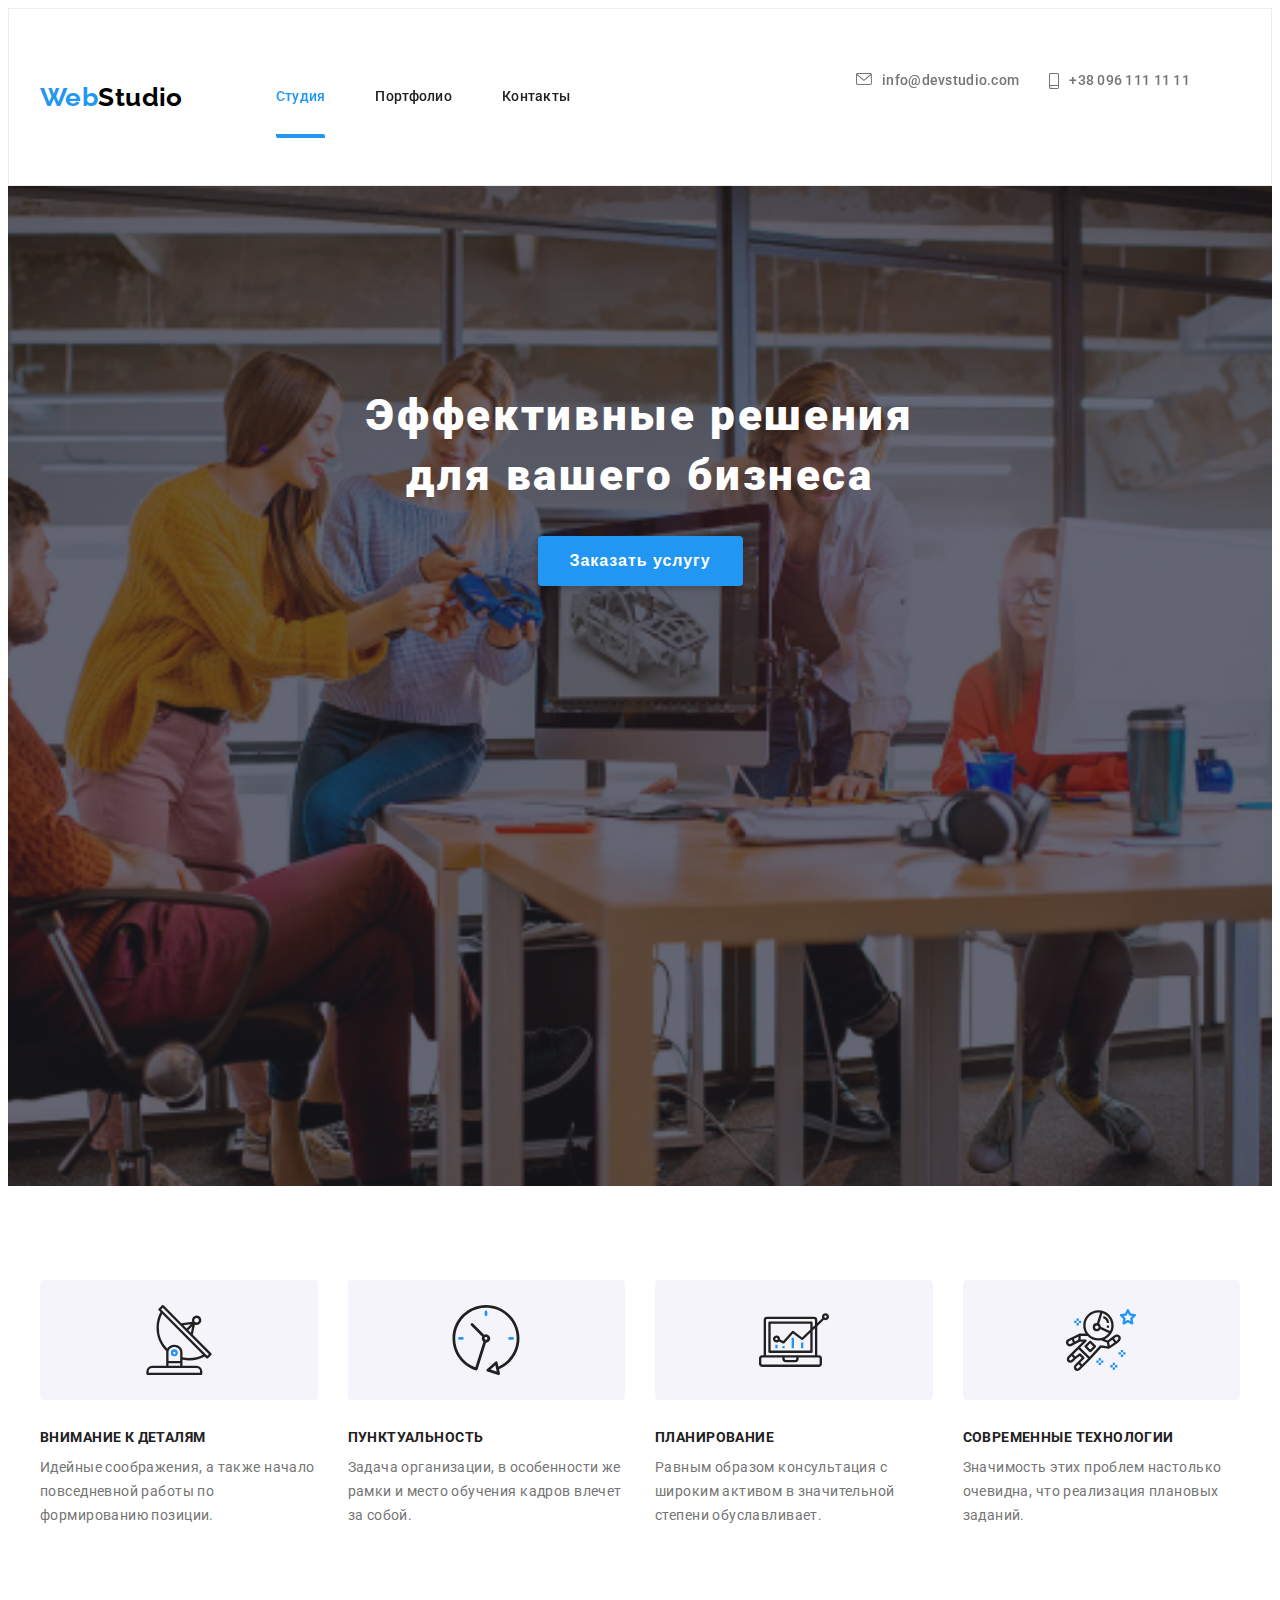
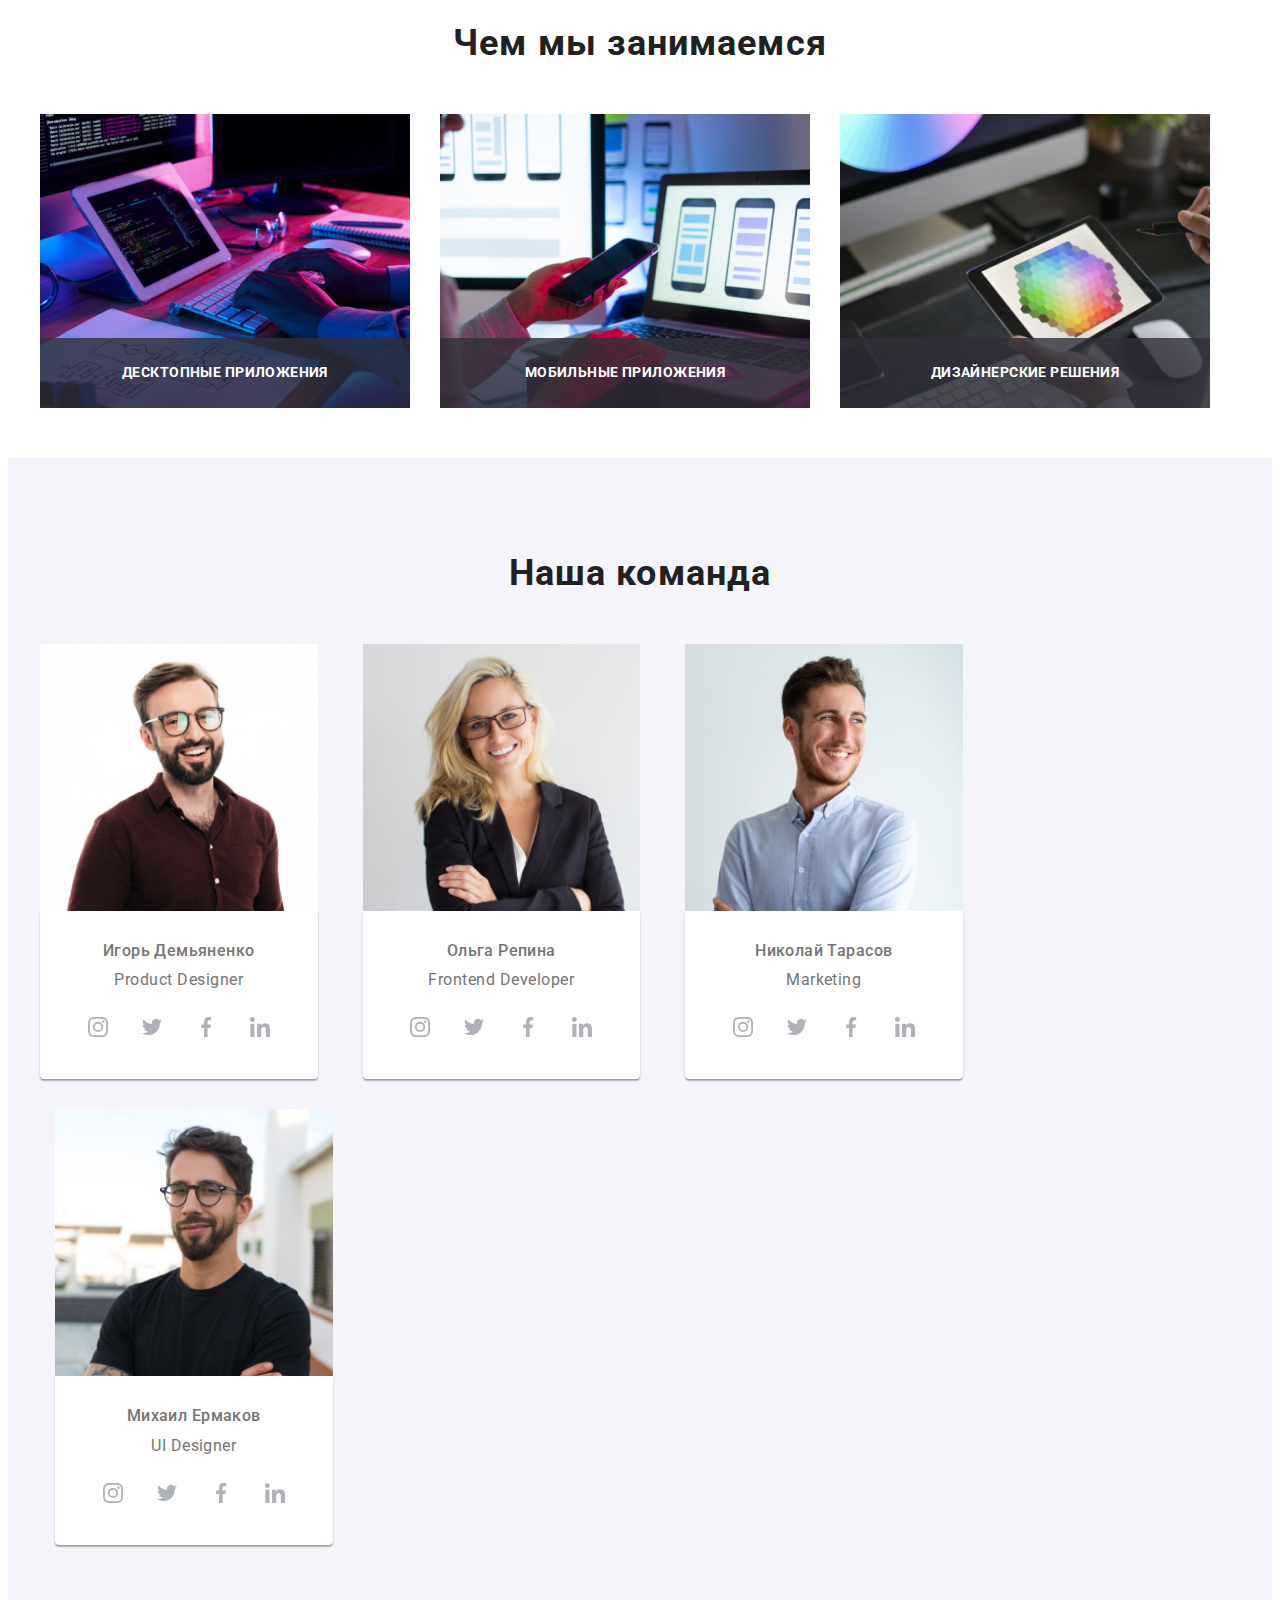
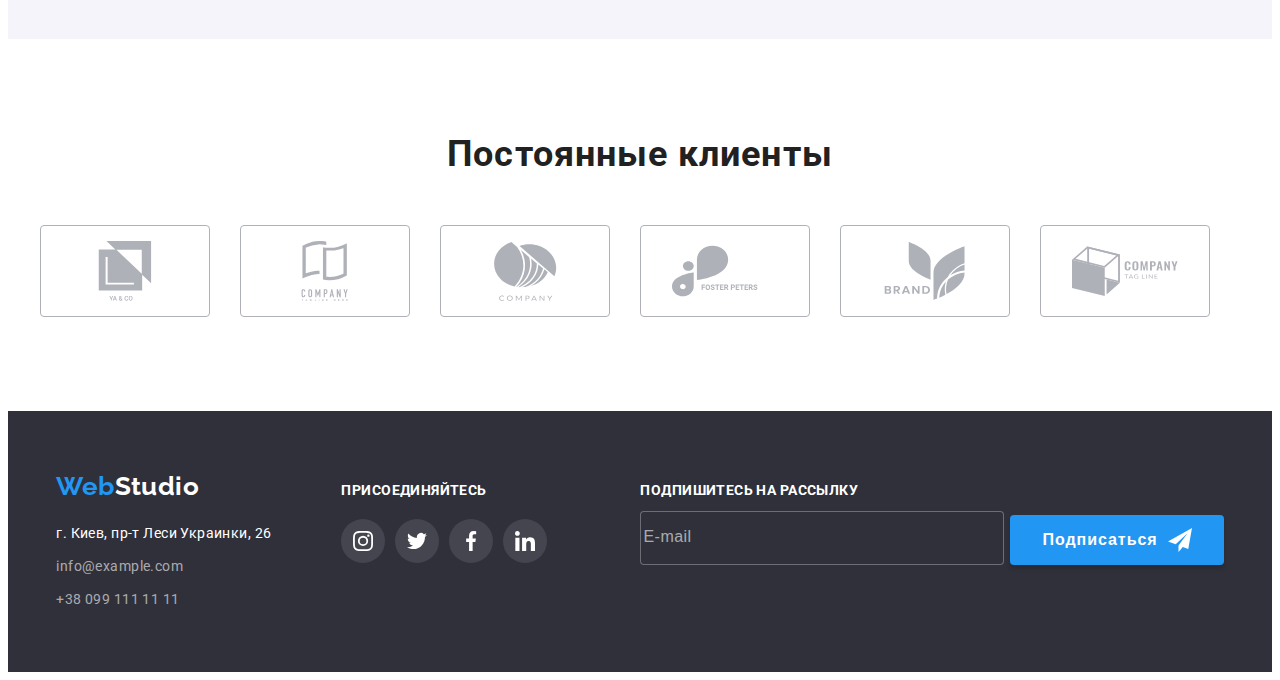
==== commit 8f277124: "teg picture" ====
--- a/index.html
+++ b/index.html
@@ -140,15 +140,26 @@
                 <h2 class="section__title centered ">Чем мы занимаемся</h2>
                 <ul class="works-list">
                     <li class="works-list__item">
-                        <img class="works-list__img" src="./images/imgwork1.jpg " alt="Работа на компьютере " width=370>
+                        <picture>
+                            <source media="(min-width: 1200px)" srcset="./images/work/imgwork1_pc@1x.jpg 1x, ./images/work/imgwork1_pc@2x.jpg 2x">
+                            <img class="works-list__img" src="./images/imgwork1.jpg " alt="Работа на компьютере " width=370>
+                        </picture>
                         <p class="works-list__text">Десктопные приложения</p>
                     </li>
                     <li class="works-list__item">
-                        <img class="works-list__img" src="./images/imgwork2.jpg " alt="Современность технологий " width=370>
+                        <picture>
+                            <source media="(min-width: 1200px)"
+                                srcset="./images/work/imgwork2_pc@1x.jpg 1x, ./images/work/imgwork2_pc@2x.jpg 2x">
+                            <img class="works-list__img" src="./images/imgwork2.jpg " alt="Современность технологий " width=370>
+                        </picture>
                         <p class="works-list__text">Мобильные приложения</p>
                     </li>
                     <li class="works-list__item">
-                        <img class="works-list__img" src="./images/imgwork3.jpg " alt="Подбор цвета " width=370>
+                        <picture>
+                            <source media="(min-width: 1200px)"
+                                srcset="./images/work/imgwork3_pc@1x.jpg 1x, ./images/work/imgwork3_pc@2x.jpg 2x">
+                            <img class="works-list__img" src="./images/imgwork3.jpg " alt="Подбор цвета " width=370>
+                        </picture>
                         <p class="works-list__text">Дизайнерские решения</p>
                     </li>
                 </ul>
@@ -161,7 +172,13 @@
                 <h2 class="section__title section-team centered ">Наша команда</h2>
                 <ul class="team-list">
                     <li class="team-list__item">
-                        <img src="./images/imgpeople1.jpg " alt="Фото " width=370>
+                        <picture>
+                            <source media="(min-width: 1200px)"
+                                srcset="./images/team/pc/imgdemyanenko_pc@1x.jpg 1x, ./images/team/pc/imgdemyanenko_pc@2x.jpg 2x">
+                            <source media="(min-width: 768px)" srcset="./images/team/tablet/imgdemyanenko_tab@1x.jpg 1x, ./images/team/tablet/imgdemyanenko_tab@2x.jpg 2x">
+                            <source media="(min-width: 320px)" srcset="./images/team/tel/imgdemyanenko_tel@1x.jpg 1x, ./images/team/tel/imgdemyanenko_tel@2x.jpg 2x">
+                            <img class="team-list_img" src="./images/imgpeople1.jpg " alt="Фото " width=370>
+                        </picture>
                         <div class="team-list__box">
                             <h3 class="team-list__title centered">Игорь Демьяненко</h3>
                             <p class="team-list__text centered">Product Designer</p>
@@ -202,7 +219,16 @@
                         </div>
                     </li>
                     <li class="team-list__item">
-                        <img src="./images/imgpeople2.jpg " alt="Фото " width=370>
+                        <picture>
+                            <source media="(min-width: 1200px)"
+                                srcset="./images/team/pc/imgrepina_pc@1x.jpg 1x, ./images/team/pc/imgrepina_pc@2x.jpg 2x">
+                            <source media="(min-width: 768px)"
+                                srcset="./images/team/tablet/imgrepina_tab@1x.jpg 1x, ./images/team/tablet/imgrepina_tab@2x.jpg 2x">
+                            <source media="(min-width: 320px)"
+                                srcset="./images/team/tel/imgrepina_tel@1x.jpg 1x, ./images/team/tel/imgrepina_tel@2x.jpg 2x">
+                            <img src="./images/imgpeople2.jpg " alt="Фото " width=370>
+                        </picture>
+                        
                         <div class="team-list__box">
                             <h3 class="team-list__title centered ">Ольга Репина</h3>
                             <p class="team-list__text centered ">Frontend Developer</p>
@@ -243,7 +269,16 @@
                         </div>
                     </li>
                     <li class="team-list__item">
-                        <img src="./images/imgpeople3.jpg " alt="Фото " width=370>
+                        <picture>
+                            <source media="(min-width: 1200px)"
+                                srcset="./images/team/pc/imgtarasov_pc@1x.jpg 1x, ./images/team/pc/imgtarasov_pc@2x.jpg 2x">
+                            <source media="(min-width: 768px)"
+                                srcset="./images/team/tablet/imgtarasov_tab@1x.jpg 1x, ./images/team/tablet/imgtarasov_tab@2x.jpg 2x">
+                            <source media="(min-width: 320px)"
+                                srcset="./images/team/tel/imgtarasov_tel@1x.jpg 1x, ./images/team/tel/imgtarasov_tel@2x.jpg 2x">
+                            <img src="./images/imgpeople3.jpg " alt="Фото " width=370>
+                        </picture>
+                        
                         <div class="team-list__box">
                             <h3 class="team-list__title centered ">Николай Тарасов</h3>
                             <p class="team-list__text centered ">Marketing</p>
@@ -284,7 +319,16 @@
                         </div>
                     </li>
                     <li class="team-list__item">
-                        <img src="./images/imgpeople4.jpg " alt="Фото " width=370>
+                        <picture>
+                            <source media="(min-width: 1200px)"
+                                srcset="./images/team/pc/imgermakov_pc@1x.jpg 1x, ./images/team/pc/imgermakov_pc@2x.jpg 2x">
+                            <source media="(min-width: 768px)"
+                                srcset="./images/team/tablet/imgermakov_tab@1x.jpg 1x, ./images/team/tablet/imgermakov_tab@2x.jpg 2x">
+                            <source media="(min-width: 320px)"
+                                srcset="./images/team/tel/imgermakov_tel@1x.jpg 1x, ./images/team/tel/imgermakov_tel@2x.jpg 2x">
+                            <img src="./images/imgpeople4.jpg " alt="Фото " width=370>
+                        </picture>
+                        
                         <div class="team-list__box">
                             <h3 class="team-list__title centered ">Михаил Ермаков</h3>
                             <p class="team-list__text centered ">UI Designer</p>
--- a/css/main.min.css
+++ b/css/main.min.css
@@ -1,2 +1,2 @@
-:root{--primary-text-color: #757575;--title-text-color: #212121;--accent-color: #2196f3;--primary-white-color: #fff;--title-bgc: #2f303a;--secondary-bgc: #f5f4fa;--box-shadow: 0px 4px 4px rgba(0, 0, 0, 0.15);--contract-color: rgba(255, 255, 255, 0.6);--animation-timing-function: cubic-bezier(0.4, 0, 0.2, 1)}body{background:var(--primary-white-color);color:var(--primary-text-color);font-family:'Roboto', sans-serif;font-size:14px;line-height:1.7;letter-spacing:0.03em}img{display:block;max-width:100%;height:auto}h1,h2,h3,p{margin:0}ul{margin:0;padding:0;list-style:none}.section{padding:60px 0}@media screen and (min-width: 1200px){.section{padding:94px 0}}.container{margin-left:auto;margin-right:auto;padding-left:15px;padding-right:15px}@media screen and (min-width: 480px){.container{width:480px}}@media screen and (min-width: 768px){.container{width:768px}}@media screen and (min-width: 1200px){.container{width:1200px}}.hero-box,.footer{background-color:var(--title-bgc)}.centered{text-align:center}.section__title{font-weight:700;font-size:36px;line-height:1.17;letter-spacing:0.03em;text-align:center;color:var(--title-text-color);margin-top:0;margin-bottom:50px}.visually-hidden{position:absolute;clip:rect(0 0 0 0);width:1px;height:1px;margin:-1px}.links{margin-bottom:50px}.header__logo,.footer__logo{font-family:'Raleway';font-weight:700;font-size:26px;line-height:1.19;text-decoration:none}.logo{color:#000000}.logo .logo__first-word{color:var(--accent-color)}@media screen and (min-width: 768px){.header__logo{margin-right:93px;display:-webkit-box;display:-webkit-flex;display:-ms-flexbox;display:flex;-webkit-box-align:center;-webkit-align-items:center;-ms-flex-align:center;align-items:center}}.footer__logo{color:var(--primary-white-color)}@media screen and (max-width: 767px){.footer__logo{margin-bottom:20px}}@media screen and (max-width: 767px){.header{position:relative}}@media screen and (min-width: 768px){.header{border:1px solid #ececec}}@media screen and (min-width: 768px){.container__header{display:-webkit-box;display:-webkit-flex;display:-ms-flexbox;display:flex}}@media screen and (max-width: 767px){.site-nav{display:-webkit-box;display:-webkit-flex;display:-ms-flexbox;display:flex;-webkit-box-align:center;-webkit-align-items:center;-ms-flex-align:center;align-items:center;-webkit-box-pack:justify;-webkit-justify-content:space-between;-ms-flex-pack:justify;justify-content:space-between;min-height:60px}}@media screen and (min-width: 768px){.site-nav{display:-webkit-box;display:-webkit-flex;display:-ms-flexbox;display:flex;-webkit-box-align:center;-webkit-align-items:center;-ms-flex-align:center;align-items:center}}.site-nav__button{display:none}@media screen and (max-width: 767px){.site-nav__button{display:-webkit-inline-box;display:-webkit-inline-flex;display:-ms-inline-flexbox;display:inline-flex;margin:0;padding:0;border:none;background-color:transparent}.site-nav__button .site-nav__icon-cross{display:none}.site-nav__button.is-open .site-nav__icon-cross{display:block}.site-nav__button.is-open .site-nav__icon-menu{display:none}}.menu{font-weight:500;letter-spacing:0.02em}@media screen and (max-width: 767px){.menu{display:none;position:absolute;top:100%;left:0;width:100%;background-color:var(--primary-white-color);padding:48px 40px;font-size:40px;line-height:1.18}.menu.is-open{display:block}}@media screen and (min-width: 768px){.menu{display:-webkit-box;display:-webkit-flex;display:-ms-flexbox;display:flex;-webkit-box-pack:justify;-webkit-justify-content:space-between;-ms-flex-pack:justify;justify-content:space-between;-webkit-box-flex:1;-webkit-flex-grow:1;-ms-flex-positive:1;flex-grow:1}}@media screen and (min-width: 768px){.nav-box{display:-webkit-box;display:-webkit-flex;display:-ms-flexbox;display:flex;-webkit-box-align:center;-webkit-align-items:center;-ms-flex-align:center;align-items:center;-webkit-align-content:center;-ms-flex-line-pack:center;align-content:center}}.nav-box__item:not(:last-child){margin-bottom:35px}.nav-box__item:last-child{margin-bottom:302px}@media screen and (min-width: 768px){.nav-box__item{margin-left:auto}.nav-box__item:not(:last-child){margin-right:50px}}.nav-box__link{text-decoration:none;color:var(--title-text-color);position:relative;-webkit-transition:color 250ms var(--animation-timing-function);-o-transition:color 250ms var(--animation-timing-function);transition:color 250ms var(--animation-timing-function);padding-bottom:32px}.nav-box__link:hover,.nav-box__link:focus{color:var(--accent-color)}@media screen and (min-width: 768px){.nav-box__link{display:block;padding-top:32px;font-size:14px;line-height:1.14}.nav-box__link::after{content:'';position:absolute;left:0;bottom:0;display:block;width:100%;height:4px;-webkit-border-radius:0 2px;border-radius:0 2px;background-color:var(--accent-color);-webkit-transform:scale(0);-ms-transform:scale(0);transform:scale(0);-webkit-transition:-webkit-transform 250ms var(--animation-timing-function);transition:-webkit-transform 250ms var(--animation-timing-function);-o-transition:transform 250ms var(--animation-timing-function);transition:transform 250ms var(--animation-timing-function);transition:transform 250ms var(--animation-timing-function), -webkit-transform 250ms var(--animation-timing-function)}.nav-box__link:hover::after,.nav-box__link:focus::after{-webkit-transform:scale(1);-ms-transform:scale(1);transform:scale(1)}}.nav-box-link__active{color:var(--accent-color)}@media screen and (min-width: 768px){.nav-box-link__active::after{content:'';position:absolute;left:0;bottom:-1px;display:block;width:100%;height:4px;-webkit-border-radius:0 2px;border-radius:0 2px;background-color:var(--accent-color);-webkit-transform:scale(1);-ms-transform:scale(1);transform:scale(1)}}.contacts-social{display:-webkit-box;display:-webkit-flex;display:-ms-flexbox;display:flex;-webkit-box-orient:vertical;-webkit-box-direction:normal;-webkit-flex-direction:column;-ms-flex-direction:column;flex-direction:column;-webkit-box-pack:justify;-webkit-justify-content:space-between;-ms-flex-pack:justify;justify-content:space-between}@media screen and (max-width: 767px){.contacts{display:-webkit-box;display:-webkit-flex;display:-ms-flexbox;display:flex;-webkit-flex-wrap:wrap;-ms-flex-wrap:wrap;flex-wrap:wrap}}@media screen and (min-width: 768px){.contacts{display:-webkit-box;display:-webkit-flex;display:-ms-flexbox;display:flex;-webkit-box-align:center;-webkit-align-items:center;-ms-flex-align:center;align-items:center;-webkit-align-content:center;-ms-flex-line-pack:center;align-content:center;margin-left:auto}}@media screen and (min-width: 768px){.contacts__item:not(:last-child){margin-right:50px}}.contacts__link{font-size:24px;line-height:1.17;fill:var(--primary-text-color);text-decoration:none;color:var(--primary-text-color);-webkit-transition:color 250ms var(--animation-timing-function),fill 250ms var(--animation-timing-function);-o-transition:color 250ms var(--animation-timing-function),fill 250ms var(--animation-timing-function);transition:color 250ms var(--animation-timing-function),fill 250ms var(--animation-timing-function);padding-bottom:60px;margin-bottom:64px}.contacts__link:hover,.contacts__link:focus{color:var(--accent-color)}@media screen and (max-width: 767px){.contacts__link.tel{font-size:34px;line-height:1.18;color:var(--accent-color);margin-bottom:32px}}@media screen and (min-width: 768px){.contacts__link{font-size:12px;line-height:1.17;color:var(--primary-text-color);padding-top:32px;padding-bottom:32px;font-size:14px;line-height:1.14;display:-webkit-box;display:-webkit-flex;display:-ms-flexbox;display:flex;-webkit-box-pack:center;-webkit-justify-content:center;-ms-flex-pack:center;justify-content:center}}.contacts__icon{display:none}@media screen and (min-width: 768px){.contacts__icon{display:block;fill:currentColor;margin-right:10px}.contacts__link:hover .contacts__icon,.contacts__link:focus .contacts__icon{fill:var(--accent-color)}}.social-link{display:none;font-size:18px;line-height:1.22;fill:var(--accent-color);color:var(--accent-color);margin-top:64px}@media screen and (max-width: 767px){.social-link{display:-webkit-box;display:-webkit-flex;display:-ms-flexbox;display:flex}}.social-link__item{padding-left:10px}.social-link__item:not(:last-child){border-right:1px solid rgba(33,33,33,0.2);padding-right:10px}.social-link__link{text-decoration:none;font-size:18px;line-height:1.22;color:var(--accent-color)}.backdrop{position:fixed;top:0;left:0;width:100%;height:100%;background-color:rgba(0,0,0,0.2);cursor:pointer;opacity:1;-webkit-transition:opacity 250ms var(--animation-timing-function),visibility 250ms var(--animation-timing-function);-o-transition:opacity 250ms var(--animation-timing-function),visibility 250ms var(--animation-timing-function);transition:opacity 250ms var(--animation-timing-function),visibility 250ms var(--animation-timing-function);overflow-y:scroll;padding:15}.backdrop.is-hidden{opacity:0;pointer-events:none}.backdrop.is-hidden .modal{-webkit-transform:translate(-50%, -50%) scale(1.1);-ms-transform:translate(-50%, -50%) scale(1.1);transform:translate(-50%, -50%) scale(1.1)}.modal{position:relative;-webkit-transition:-webkit-transform 250ms var(--animation-timing-function);transition:-webkit-transform 250ms var(--animation-timing-function);-o-transition:transform 250ms var(--animation-timing-function);transition:transform 250ms var(--animation-timing-function);transition:transform 250ms var(--animation-timing-function), -webkit-transform 250ms var(--animation-timing-function);padding:40px;background-color:var(--primary-white-color);-webkit-box-shadow:0px 1px 3px rgba(0,0,0,0.12),0px 1px 1px rgba(0,0,0,0.14),0px 2px 1px rgba(0,0,0,0.2);box-shadow:0px 1px 3px rgba(0,0,0,0.12),0px 1px 1px rgba(0,0,0,0.14),0px 2px 1px rgba(0,0,0,0.2);-webkit-border-radius:4px;border-radius:4px}@media screen and (min-width: 530px){.modal{max-width:460px;width:100%;position:absolute;top:50%;left:50%;-webkit-transform:translate(-50%, -50%) scale(1);-ms-transform:translate(-50%, -50%) scale(1);transform:translate(-50%, -50%) scale(1)}}@media screen and (min-width: 1600px){.modal{min-height:581px;max-width:528px}}.modal .modal-close{height:30px;width:30px;-webkit-border-radius:50%;border-radius:50%;background:var(--primary-white-color);border:1px solid rgba(0,0,0,0.1);cursor:pointer;-webkit-transition:fill 250ms var(--animation-timing-function);-o-transition:fill 250ms var(--animation-timing-function);transition:fill 250ms var(--animation-timing-function)}.modal .modal-close:hover{fill:var(--accent-color)}.modal .modal-close.modal__close{position:absolute;top:8px;right:8px}.modal .modal__cross{color:#000000;-webkit-box-align:center;-webkit-align-items:center;-ms-flex-align:center;align-items:center;-webkit-box-pack:center;-webkit-justify-content:center;-ms-flex-pack:center;justify-content:center;-webkit-transition:color 250ms var(--animation-timing-function);-o-transition:color 250ms var(--animation-timing-function);transition:color 250ms var(--animation-timing-function)}.modal .modal__header{font-weight:700;font-size:20px;line-height:1.15;text-align:center;letter-spacing:0.03em;color:var(--title-text-color);margin-bottom:12px}.modal .modal__form{margin-top:12px}.modal .modal-form__input-box{display:block;position:relative;font-size:12px;line-height:1.16;letter-spacing:0.01em;color:var(--primary-text-color);margin-bottom:10px}.modal-form__input,.form-message{width:100%;height:40px;border:1px solid rgba(33,33,33,0.2);-webkit-box-sizing:border-box;box-sizing:border-box;-webkit-border-radius:4px;border-radius:4px;margin-top:4px;padding:0 10px 0 35px}.modal-form__input:focus,.form-message:focus{outline:none;border:1px solid var(--accent-color)}.modal-form__input:focus ~ .modal-form__icon{fill:var(--accent-color)}.modal-form__icon{display:block;position:absolute;top:50%;left:10px;width:18px;height:18px;color:var(--title-text-color);-webkit-transition:border 250ms var(--animation-timing-function),fill 250ms var(--animation-timing-function);-o-transition:border 250ms var(--animation-timing-function),fill 250ms var(--animation-timing-function);transition:border 250ms var(--animation-timing-function),fill 250ms var(--animation-timing-function)}.form-message{display:block;font-family:inherit;resize:none;height:120px;padding:12px 16px}.form-message::-webkit-input-placeholder{color:rgba(117,117,117,0.5)}.form-message:-ms-input-placeholder{color:rgba(117,117,117,0.5)}.form-message::-ms-input-placeholder{color:rgba(117,117,117,0.5)}.form-message::placeholder{color:rgba(117,117,117,0.5)}.policy-box{display:-webkit-box;display:-webkit-flex;display:-ms-flexbox;display:flex;-webkit-box-align:center;-webkit-align-items:center;-ms-flex-align:center;align-items:center;-webkit-box-pack:center;-webkit-justify-content:center;-ms-flex-pack:center;justify-content:center;width:100%;font-size:14px;line-height:1.71;letter-spacing:0.03em;color:var(--primary-text-color);margin-bottom:30px}.policy-box__checkbox{position:absolute;width:1px;height:1px;margin:-1px;border:0px;padding:0px;clip:rect(0 0 0 0);overflow:hidden}.policy-box__icon-check{width:16px;height:16px;border:2px solid var(--title-text-color);-webkit-border-radius:2px;border-radius:2px;margin-right:10px;background-color:var(--primary-white-color)}.policy-box__checkbox:checked+.policy-box__icon-check{background-color:var(--accent-color);-webkit-background-origin:border-box;background-origin:border-box;border-color:var(--accent-color)}.policy-box a{color:var(--accent-color);text-decoration:underline}.policy-box__button-submit{display:block;margin:0 auto;-webkit-border-radius:4px;border-radius:4px;border:none;height:50px;min-width:200px;text-align:center;color:var(--primary-white-color);background-color:var(--accent-color);cursor:pointer;font-weight:700;font-size:16px;line-height:1.88;text-decoration:none;letter-spacing:0.06em;-webkit-transition:background-color 250ms var(--animation-timing-function),-webkit-box-shadow 250ms var(--animation-timing-function);transition:background-color 250ms var(--animation-timing-function),-webkit-box-shadow 250ms var(--animation-timing-function);-o-transition:background-color 250ms var(--animation-timing-function),box-shadow 250ms var(--animation-timing-function);transition:background-color 250ms var(--animation-timing-function),box-shadow 250ms var(--animation-timing-function);transition:background-color 250ms var(--animation-timing-function),box-shadow 250ms var(--animation-timing-function),-webkit-box-shadow 250ms var(--animation-timing-function)}.policy-box__button-submit:hover,.policy-box__button-submit:focus{cursor:pointer;background-color:#1b71b8;-webkit-box-shadow:var(--box-shadow);box-shadow:var(--box-shadow)}.hero-box{text-align:center;padding-top:200px;padding-bottom:200px}.hero-box__title{margin-bottom:30px;color:var(--primary-white-color);font-weight:900;font-size:44px;line-height:1.36;letter-spacing:0.06em}@media screen and (max-width: 767px){.hero-box__title{font-size:26px;line-height:1.62;text-align:center}}.overlay{height:600px;max-width:1600px;margin-left:auto;margin-right:auto;background-image:-webkit-gradient(linear, left top, right top, from(rgba(47,48,58,0.4)), to(rgba(47,48,58,0.4))),url(../images/hero-box.jpg);background-image:-webkit-linear-gradient(left, rgba(47,48,58,0.4), rgba(47,48,58,0.4)),url(../images/hero-box.jpg);background-image:-o-linear-gradient(left, rgba(47,48,58,0.4), rgba(47,48,58,0.4)),url(../images/hero-box.jpg);background-image:linear-gradient(to right, rgba(47,48,58,0.4), rgba(47,48,58,0.4)),url(../images/hero-box.jpg);background-repeat:no-repeat;background-position:center;-webkit-background-size:cover;background-size:cover}.hero-box__button{display:inline-block;border:transparent;-webkit-box-shadow:var(--box-shadow);box-shadow:var(--box-shadow);-webkit-border-radius:4px;border-radius:4px;padding:10px 32px;min-width:200px;text-align:center;color:var(--primary-white-color);background-color:var(--accent-color);cursor:pointer;font-weight:700;font-size:16px;line-height:1.88;text-decoration:none;letter-spacing:0.06em;-webkit-transition:background-color 250ms var(--animation-timing-function);-o-transition:background-color 250ms var(--animation-timing-function);transition:background-color 250ms var(--animation-timing-function)}@media screen and (min-width: 768px){.benefits-list{display:-webkit-box;display:-webkit-flex;display:-ms-flexbox;display:flex;-webkit-flex-wrap:wrap;-ms-flex-wrap:wrap;flex-wrap:wrap;margin:-15px}}@media screen and (min-width: 1600px){.benefits-list{margin:-15px}}@media screen and (max-width: 767px){.benefits-list__item:not(:last-child){margin-bottom:30px}}@media screen and (min-width: 768px){.benefits-list__item{width:-webkit-calc((100% - 4 * 15px) / 2);width:calc((100% - 4 * 15px) / 2);margin:15px}}@media screen and (min-width: 1600px){.benefits-list__item{width:-webkit-calc((100% - 8 * 15px) / 4);width:calc((100% - 8 * 15px) / 4);margin:15px}}.benefits-list__box{display:-webkit-box;display:-webkit-flex;display:-ms-flexbox;display:flex;-webkit-box-pack:center;-webkit-justify-content:center;-ms-flex-pack:center;justify-content:center;margin-bottom:30px;height:120px;background-color:var(--secondary-bgc);-webkit-border-radius:4px;border-radius:4px;fill:var(--title-text-color)}.benefits-list__icon{display:-webkit-box;display:-webkit-flex;display:-ms-flexbox;display:flex;width:70px;fill:var(--title-text-color);-webkit-background-size:contain;background-size:contain;background-repeat:no-repeat}.benefits-list__title{margin-bottom:10px;font-weight:700;font-size:14px;line-height:1.14;letter-spacing:0.03em;color:var(--title-text-color);text-transform:uppercase}@media screen and (max-width: 767px){.benefits-list__title{display:-webkit-box;display:-webkit-flex;display:-ms-flexbox;display:flex;-webkit-box-pack:center;-webkit-justify-content:center;-ms-flex-pack:center;justify-content:center}}.benefits-list__text{font-weight:400;font-size:14px;line-height:1.71;margin-top:0;margin-bottom:0;padding-top:0;letter-spacing:0.03em;color:var(--primary-text-color)}.works{padding-top:0}.section__no-padding-top{display:block;margin-bottom:50px;padding-top:0;padding-bottom:0}@media screen and (max-width: 1599px){.section__no-padding-top{display:none}}.works-list{display:-webkit-box;display:-webkit-flex;display:-ms-flexbox;display:flex;-webkit-flex-wrap:wrap;-ms-flex-wrap:wrap;flex-wrap:wrap}.works-list__item{position:relative}.works-list__item+.works-list__item{margin-left:30px}.works-list__text{display:-webkit-box;display:-webkit-flex;display:-ms-flexbox;display:flex;-webkit-box-pack:center;-webkit-justify-content:center;-ms-flex-pack:center;justify-content:center;-webkit-box-align:center;-webkit-align-items:center;-ms-flex-align:center;align-items:center;position:absolute;bottom:0;left:0;height:70px;width:100%;background:rgba(47,48,58,0.8);font-weight:700;font-size:14px;line-height:1.14;letter-spacing:0.03em;color:var(--primary-white-color);text-transform:uppercase}.team{background:var(--secondary-bgc)}.section-team{margin-bottom:50px}.title-team{letter-spacing:0.03em;text-align:center;color:var(--title-text-color)}@media screen and (min-width: 768px){.team-list{display:-webkit-box;display:-webkit-flex;display:-ms-flexbox;display:flex;-webkit-flex-wrap:wrap;-ms-flex-wrap:wrap;flex-wrap:wrap;margin:-15px}}.team-list__item{background-color:var(--primary-white-color)}@media screen and (max-width: 1599px){.team-list__item:not(:last-child){margin-bottom:30px}}@media screen and (min-width: 768px){.team-list__item{width:-webkit-calc((100% - 4 * 15px) / 2);width:calc((100% - 4 * 15px) / 2)}.team-list__item+.team-list__item{margin-left:30px}}@media screen and (min-width: 1600px){.team-list__item{width:-webkit-calc((100% - 8 * 15px) / 4);width:calc((100% - 8 * 15px) / 4);margin:15px}}.team-list__box{padding-top:30px;padding-bottom:30px;-webkit-border-radius:0px 0px 4px 4px;border-radius:0px 0px 4px 4px;-webkit-box-shadow:0px 1px 3px rgba(0,0,0,0.12),0px 1px 1px rgba(0,0,0,0.14),0px 2px 1px rgba(0,0,0,0.2);box-shadow:0px 1px 3px rgba(0,0,0,0.12),0px 1px 1px rgba(0,0,0,0.14),0px 2px 1px rgba(0,0,0,0.2)}.team-list__title,.team-list__text{font-weight:500;font-size:16px;line-height:1.19;margin-bottom:16px}.team-list__title{margin-bottom:10px}@media screen and (max-width: 767px){.team-list__title{display:-webkit-box;display:-webkit-flex;display:-ms-flexbox;display:flex;-webkit-box-pack:center;-webkit-justify-content:center;-ms-flex-pack:center;justify-content:center}}.team-list__text{font-weight:400;margin-top:0;padding-top:0;letter-spacing:0.03em;color:var(--primary-text-color)}.social{display:-webkit-box;display:-webkit-flex;display:-ms-flexbox;display:flex;-webkit-flex-wrap:wrap;-ms-flex-wrap:wrap;flex-wrap:wrap;-webkit-box-align:center;-webkit-align-items:center;-ms-flex-align:center;align-items:center;-webkit-box-pack:center;-webkit-justify-content:center;-ms-flex-pack:center;justify-content:center}.social__item:not(:last-child){margin-right:10px}.social__link{display:-webkit-box;display:-webkit-flex;display:-ms-flexbox;display:flex;-webkit-box-align:center;-webkit-align-items:center;-ms-flex-align:center;align-items:center;-webkit-box-pack:center;-webkit-justify-content:center;-ms-flex-pack:center;justify-content:center;width:44px;height:44px;-webkit-border-radius:50%;border-radius:50%;color:#afb1b8;-webkit-transition:color 250ms var(--animation-timing-function),background-color 250ms var(--animation-timing-function);-o-transition:color 250ms var(--animation-timing-function),background-color 250ms var(--animation-timing-function);transition:color 250ms var(--animation-timing-function),background-color 250ms var(--animation-timing-function)}.social__link:hover,.social__link:focus{color:var(--primary-white-color);background-color:var(--accent-color)}.social__icon{display:-webkit-box;display:-webkit-flex;display:-ms-flexbox;display:flex;fill:currentColor;width:20px;height:20px}.clients-list{display:-webkit-box;display:-webkit-flex;display:-ms-flexbox;display:flex;-webkit-flex-wrap:wrap;-ms-flex-wrap:wrap;flex-wrap:wrap;margin:-15px}@media screen and (min-width: 768px){.clients-list{margin:-15px}}.clients-list__item{display:-webkit-box;display:-webkit-flex;display:-ms-flexbox;display:flex;-webkit-box-pack:center;-webkit-justify-content:center;-ms-flex-pack:center;justify-content:center;-webkit-box-align:center;-webkit-align-items:center;-ms-flex-align:center;align-items:center;width:-webkit-calc((100% - 4 * 15px) / 2);width:calc((100% - 4 * 15px) / 2);margin:15px}@media screen and (max-width: 767px){.clients-list__item:not(:last-child){margin-bottom:30px}}@media screen and (min-width: 768px){.clients-list__item{width:-webkit-calc((100% - 6 * 15px) / 3);width:calc((100% - 6 * 15px) / 3);margin:15px}}@media screen and (min-width: 1600px){.clients-list__item{width:170px;margin:15px}}.clients-list__link{display:-webkit-box;display:-webkit-flex;display:-ms-flexbox;display:flex;-webkit-box-pack:center;-webkit-justify-content:center;-ms-flex-pack:center;justify-content:center;-webkit-box-align:center;-webkit-align-items:center;-ms-flex-align:center;align-items:center;width:170px;height:92px;border:1px solid #afb1b8;border-color:#afb1b8;-webkit-box-sizing:border-box;box-sizing:border-box;-webkit-border-radius:4px;border-radius:4px;color:#afb1b8;-webkit-transition:color 250ms var(--animation-timing-function),border-color 250ms var(--animation-timing-function);-o-transition:color 250ms var(--animation-timing-function),border-color 250ms var(--animation-timing-function);transition:color 250ms var(--animation-timing-function),border-color 250ms var(--animation-timing-function)}.clients-list__link:hover,.clients-list__link:focus{color:var(--accent-color);border-color:var(--accent-color)}.clients-list__icon{fill:currentColor}.footer{padding:60px 0}.footer__container{-webkit-box-align:center;-webkit-align-items:center;-ms-flex-align:center;align-items:center}@media screen and (min-width: 768px){.footer__container{display:-webkit-box;display:-webkit-flex;display:-ms-flexbox;display:flex;-webkit-box-pack:center;-webkit-justify-content:center;-ms-flex-pack:center;justify-content:center}}@media screen and (min-width: 1600px){.footer__container{display:-webkit-box;display:-webkit-flex;display:-ms-flexbox;display:flex;-webkit-box-flex:1;-webkit-flex-grow:1;-ms-flex-positive:1;flex-grow:1;-webkit-box-align:baseline;-webkit-align-items:baseline;-ms-flex-align:baseline;align-items:baseline}}@media screen and (min-width: 768px){.footer-box{margin-right:70px}}@media screen and (min-width: 768px){.footer-box__list{margin-top:20px}}@media screen and (max-width: 1599px){.footer-box__list{margin-bottom:60px}}@media screen and (min-width: 768px){.footer-box__item:not(:last-child){margin-bottom:9px}}@media screen and (max-width: 1599px){.footer-box__item:not(:last-child){margin-bottom:8px}}.footer-box__address,.footer-box__contact{font-size:14px;line-height:1.71;letter-spacing:0.03em;font-style:normal;text-decoration:none;-webkit-text-decoration-style:none;text-decoration-style:none}.footer-box__address{color:var(--primary-white-color)}.footer-box__contact{color:var(--contract-color)}.footer-submit-box__title{font-family:Roboto;font-weight:700;font-size:14px;line-height:1.14;letter-spacing:0.03em;text-transform:uppercase;color:var(--primary-white-color);margin-bottom:20px}.footer-submit-box__list{display:-webkit-box;display:-webkit-flex;display:-ms-flexbox;display:flex;-webkit-flex-wrap:wrap;-ms-flex-wrap:wrap;flex-wrap:wrap;-webkit-box-align:center;-webkit-align-items:center;-ms-flex-align:center;align-items:center;-webkit-box-pack:start;-webkit-justify-content:flex-start;-ms-flex-pack:start;justify-content:flex-start}.footer-submit-box__item:not(:last-child){margin-right:10px}.footer-submit-box__link{display:-webkit-box;display:-webkit-flex;display:-ms-flexbox;display:flex;-webkit-box-align:center;-webkit-align-items:center;-ms-flex-align:center;align-items:center;-webkit-box-pack:center;-webkit-justify-content:center;-ms-flex-pack:center;justify-content:center;width:44px;height:44px;-webkit-border-radius:50%;border-radius:50%;background:rgba(255,255,255,0.1);color:var(--primary-white-color);-webkit-transition:background-color 250ms var(--animation-timing-function);-o-transition:background-color 250ms var(--animation-timing-function);transition:background-color 250ms var(--animation-timing-function)}.footer-submit-box__link:hover,.footer-submit-box__link:focus{cursor:pointer;background-color:var(--accent-color)}.footer-submit-box__icon{display:-webkit-box;display:-webkit-flex;display:-ms-flexbox;display:flex;fill:currentColor;width:20px;height:20px}@media screen and (min-width: 768px){.footer-form{display:-webkit-box;display:-webkit-flex;display:-ms-flexbox;display:flex;-webkit-flex-wrap:wrap;-ms-flex-wrap:wrap;flex-wrap:wrap;-webkit-box-align:end;-webkit-align-items:flex-end;-ms-flex-align:end;align-items:flex-end;margin-left:93px}}@media screen and (max-width: 1599px){.footer-form{padding-top:60px;padding-bottom:60px}}.footer-form__submit-email{display:block;width:358px;font-weight:700;font-size:14px;line-height:1.14;letter-spacing:0.03em;text-transform:uppercase;color:var(--primary-white-color)}.footer-form__email{display:-webkit-box;display:-webkit-flex;display:-ms-flexbox;display:flex;margin-top:20px;width:100%;height:50px;border:1px solid rgba(255,255,255,0.3);-webkit-box-shadow:drop-shadow(0px 4px 4px rgba(0,0,0,0.15));box-shadow:drop-shadow(0px 4px 4px rgba(0,0,0,0.15));-webkit-border-radius:4px;border-radius:4px;background:var(--title-bgc)}@media screen and (min-width: 768px){.footer-form__email{-webkit-box-align:end;-webkit-align-items:flex-end;-ms-flex-align:end;align-items:flex-end;width:358px;margin-top:12px}}@media screen and (max-width: 1599px){.footer-form__email{-webkit-box-pack:center;-webkit-justify-content:center;-ms-flex-pack:center;justify-content:center;margin-bottom:20px}}.footer-form__email::-webkit-input-placeholder{font-size:16px;line-height:1.25;display:-webkit-box;display:-webkit-flex;display:flex;-webkit-box-align:center;-webkit-align-items:center;align-items:center;letter-spacing:0.03em;color:rgba(255,255,255,0.6)}.footer-form__email:-ms-input-placeholder{font-size:16px;line-height:1.25;display:-ms-flexbox;display:flex;-ms-flex-align:center;align-items:center;letter-spacing:0.03em;color:rgba(255,255,255,0.6)}.footer-form__email::-ms-input-placeholder{font-size:16px;line-height:1.25;display:-ms-flexbox;display:flex;-ms-flex-align:center;align-items:center;letter-spacing:0.03em;color:rgba(255,255,255,0.6)}.footer-form__email::placeholder{font-size:16px;line-height:1.25;display:-webkit-box;display:-webkit-flex;display:-ms-flexbox;display:flex;-webkit-box-align:center;-webkit-align-items:center;-ms-flex-align:center;align-items:center;letter-spacing:0.03em;color:rgba(255,255,255,0.6)}.footer-form__button-submit{min-width:200px;height:50px;margin-left:12px;-webkit-box-shadow:var(--box-shadow);box-shadow:var(--box-shadow);-webkit-border-radius:4px;border-radius:4px;border:transparent;padding:10px 32px;color:var(--primary-white-color);background-color:var(--accent-color);cursor:pointer;font-weight:700;font-size:16px;line-height:1.88;text-decoration:none;letter-spacing:0.06em}.button-submit{display:-webkit-box;display:-webkit-flex;display:-ms-flexbox;display:flex;-webkit-box-align:center;-webkit-align-items:center;-ms-flex-align:center;align-items:center;-webkit-box-pack:center;-webkit-justify-content:center;-ms-flex-pack:center;justify-content:center;text-align:center;-webkit-transition:background-color 250ms var(--animation-timing-function);-o-transition:background-color 250ms var(--animation-timing-function);transition:background-color 250ms var(--animation-timing-function)}.footer-form__icon-send{width:24px;height:24px;margin-left:10px;fill:var(--primary-white-color);-webkit-background-origin:border-box;background-origin:border-box}.filter{font-size:16px;line-height:1.63;letter-spacing:0.03em;display:-webkit-box;display:-webkit-flex;display:-ms-flexbox;display:flex;-webkit-box-pack:center;-webkit-justify-content:center;-ms-flex-pack:center;justify-content:center;cursor:pointer}.filter__item:not(:last-child){margin-right:8px}.filter__button{min-width:73px;padding:6px 22px;-webkit-border-radius:4px;border-radius:4px;font-weight:500;text-decoration:none;border:transparent;color:var(--title-text-color);background-color:var(--secondary-bgc);-webkit-transition:color 250ms var(--animation-timing-function),background-color 250ms var(--animation-timing-function),-webkit-box-shadow 250ms var(--animation-timing-function);transition:color 250ms var(--animation-timing-function),background-color 250ms var(--animation-timing-function),-webkit-box-shadow 250ms var(--animation-timing-function);-o-transition:color 250ms var(--animation-timing-function),background-color 250ms var(--animation-timing-function),box-shadow 250ms var(--animation-timing-function);transition:color 250ms var(--animation-timing-function),background-color 250ms var(--animation-timing-function),box-shadow 250ms var(--animation-timing-function);transition:color 250ms var(--animation-timing-function),background-color 250ms var(--animation-timing-function),box-shadow 250ms var(--animation-timing-function),-webkit-box-shadow 250ms var(--animation-timing-function)}.filter__button:hover,.filter__button:focus{cursor:pointer;color:var(--primary-white-color);background-color:var(--accent-color);-webkit-box-shadow:0px 3px 1px rgba(0,0,0,0.1),0px 1px 2px rgba(0,0,0,0.08),0px 2px 2px rgba(0,0,0,0.12);box-shadow:0px 3px 1px rgba(0,0,0,0.1),0px 1px 2px rgba(0,0,0,0.08),0px 2px 2px rgba(0,0,0,0.12)}.project-list{display:-webkit-box;display:-webkit-flex;display:-ms-flexbox;display:flex;-webkit-flex-wrap:wrap;-ms-flex-wrap:wrap;flex-wrap:wrap;margin-top:50px}@media (min-width: 768px) and (min-width: 1599px){.project-list{margin:-15px}}.project-list__item{margin-right:30px}.project-list__item:nth-child(3n){margin-right:0}.project-list__item:not(:nth-last-child(-n+3)){margin-bottom:30px}@media (min-width: 768px) and (min-width: 1599px){.project-list__item:not(:last-child){margin-bottom:30px}}@media (min-width: 768px) and (min-width: 1599px){.project-list__item{width:-webkit-calc((100% - 4 * 15px) / 2);width:calc((100% - 4 * 15px) / 2);margin:15px}}.project-list__link{display:block;text-decoration:none;-webkit-transition:-webkit-box-shadow 250ms var(--animation-timing-function);transition:-webkit-box-shadow 250ms var(--animation-timing-function);-o-transition:box-shadow 250ms var(--animation-timing-function);transition:box-shadow 250ms var(--animation-timing-function);transition:box-shadow 250ms var(--animation-timing-function), -webkit-box-shadow 250ms var(--animation-timing-function)}.project-list__link:hover,.project-list__link:focus{-webkit-box-shadow:0px 1px 1px rgba(0,0,0,0.12),0px 4px 4px rgba(0,0,0,0.06),1px 4px 6px rgba(0,0,0,0.16);box-shadow:0px 1px 1px rgba(0,0,0,0.12),0px 4px 4px rgba(0,0,0,0.06),1px 4px 6px rgba(0,0,0,0.16)}.project-list__description{overflow:hidden;position:relative}.project-list__description:hover,.project-list__description:focus{-webkit-transform:translateY(0);-ms-transform:translateY(0);transform:translateY(0)}.project-list__text{display:inline-block;position:absolute;content:'';top:0;left:0;width:100%;height:100%;padding:63px 24px;background-color:rgba(33,150,243,0.9);-webkit-transform:translateY(100%);-ms-transform:translateY(100%);transform:translateY(100%);-webkit-transition:-webkit-transform 250ms var(--animation-timing-function) 250ms;transition:-webkit-transform 250ms var(--animation-timing-function) 250ms;-o-transition:transform 250ms var(--animation-timing-function) 250ms;transition:transform 250ms var(--animation-timing-function) 250ms;transition:transform 250ms var(--animation-timing-function) 250ms, -webkit-transform 250ms var(--animation-timing-function) 250ms;font-size:18px;line-height:1.56;letter-spacing:0.03em;color:var(--primary-white-color)}.project-list__link:hover .project-list__text,.project-list__link:focus .project-list__text{-webkit-transform:translateY(0);-ms-transform:translateY(0);transform:translateY(0)}.project-box{padding-top:20px;padding-bottom:20px;padding-left:24px;padding-right:24px;border-left:1px solid #eeeeee;border-right:1px solid #eeeeee;border-bottom:1px solid #eeeeee}.project-box__title{margin-bottom:4px;font-weight:700;font-size:18px;line-height:2;letter-spacing:0.06em;color:var(--title-text-color)}@media (min-width: 768px) and (min-width: 1599px){.project-box__title{display:-webkit-box;display:-webkit-flex;display:-ms-flexbox;display:flex;-webkit-box-pack:center;-webkit-justify-content:center;-ms-flex-pack:center;justify-content:center}}.project-box__text{margin-top:0;margin-bottom:0;font-size:16px;line-height:1.88;letter-spacing:0.03em;color:var(--primary-text-color)}
+:root{--primary-text-color: #757575;--title-text-color: #212121;--accent-color: #2196f3;--primary-white-color: #fff;--title-bgc: #2f303a;--secondary-bgc: #f5f4fa;--box-shadow: 0px 4px 4px rgba(0, 0, 0, 0.15);--contract-color: rgba(255, 255, 255, 0.6);--animation-timing-function: cubic-bezier(0.4, 0, 0.2, 1)}body{background:var(--primary-white-color);color:var(--primary-text-color);font-family:'Roboto', sans-serif;font-size:14px;line-height:1.7;letter-spacing:0.03em}img{display:block;max-width:100%;height:auto}h1,h2,h3,p{margin:0}ul{margin:0;padding:0;list-style:none}.section{padding:60px 0}@media screen and (min-width: 1200px){.section{padding:94px 0}}.container{margin-left:auto;margin-right:auto;padding-left:15px;padding-right:15px}@media screen and (min-width: 480px){.container{width:480px}}@media screen and (min-width: 768px){.container{width:768px}}@media screen and (min-width: 1200px){.container{width:1200px}}.hero-box,.footer{background-color:var(--title-bgc)}.centered{text-align:center}.section__title{font-weight:700;font-size:36px;line-height:1.17;letter-spacing:0.03em;text-align:center;color:var(--title-text-color);margin-top:0;margin-bottom:50px}.visually-hidden{position:absolute;clip:rect(0 0 0 0);width:1px;height:1px;margin:-1px}.links{margin-bottom:50px}.header__logo,.footer__logo{font-family:'Raleway';font-weight:700;font-size:26px;line-height:1.19;text-decoration:none}.logo{color:#000000}.logo .logo__first-word{color:var(--accent-color)}@media screen and (min-width: 768px){.header__logo{margin-right:93px;display:-webkit-box;display:-webkit-flex;display:-ms-flexbox;display:flex;-webkit-box-align:center;-webkit-align-items:center;-ms-flex-align:center;align-items:center}}.footer__logo{color:var(--primary-white-color)}@media screen and (max-width: 767px){.footer__logo{margin-bottom:20px}}@media screen and (max-width: 767px){.header{position:relative}}@media screen and (min-width: 768px){.header{border:1px solid #ececec}}@media screen and (min-width: 768px){.container__header{display:-webkit-box;display:-webkit-flex;display:-ms-flexbox;display:flex}}@media screen and (max-width: 767px){.site-nav{display:-webkit-box;display:-webkit-flex;display:-ms-flexbox;display:flex;-webkit-box-align:center;-webkit-align-items:center;-ms-flex-align:center;align-items:center;-webkit-box-pack:justify;-webkit-justify-content:space-between;-ms-flex-pack:justify;justify-content:space-between;min-height:60px}}@media screen and (min-width: 768px){.site-nav{display:-webkit-box;display:-webkit-flex;display:-ms-flexbox;display:flex;-webkit-box-align:center;-webkit-align-items:center;-ms-flex-align:center;align-items:center}}.site-nav__button{display:none}@media screen and (max-width: 767px){.site-nav__button{display:-webkit-inline-box;display:-webkit-inline-flex;display:-ms-inline-flexbox;display:inline-flex;margin:0;padding:0;border:none;background-color:transparent}.site-nav__button .site-nav__icon-cross{display:none}.site-nav__button.is-open .site-nav__icon-cross{display:block}.site-nav__button.is-open .site-nav__icon-menu{display:none}}.menu{font-weight:500;letter-spacing:0.02em;z-index:1}@media screen and (max-width: 767px){.menu{display:none;position:absolute;top:100%;left:0;width:100%;background-color:var(--primary-white-color);padding:48px 40px;font-size:40px;line-height:1.18}.menu.is-open{display:block}}@media screen and (min-width: 768px){.menu{display:-webkit-box;display:-webkit-flex;display:-ms-flexbox;display:flex;-webkit-box-pack:justify;-webkit-justify-content:space-between;-ms-flex-pack:justify;justify-content:space-between;-webkit-box-flex:1;-webkit-flex-grow:1;-ms-flex-positive:1;flex-grow:1}}@media screen and (min-width: 768px){.nav-box{display:-webkit-box;display:-webkit-flex;display:-ms-flexbox;display:flex;-webkit-box-align:center;-webkit-align-items:center;-ms-flex-align:center;align-items:center;-webkit-align-content:center;-ms-flex-line-pack:center;align-content:center}}@media screen and (max-width: 767px){.nav-box__item:not(:last-child){margin-bottom:35px}.nav-box__item:last-child{margin-bottom:302px}}@media screen and (min-width: 768px){.nav-box__item{margin-left:auto}.nav-box__item:not(:last-child){margin-right:50px}}.nav-box__link{text-decoration:none;color:var(--title-text-color);position:relative;-webkit-transition:color 250ms var(--animation-timing-function);-o-transition:color 250ms var(--animation-timing-function);transition:color 250ms var(--animation-timing-function);padding-bottom:32px}.nav-box__link:hover,.nav-box__link:focus{color:var(--accent-color)}@media screen and (min-width: 768px){.nav-box__link{display:block;padding-top:32px;font-size:14px;line-height:1.14}.nav-box__link::after{content:'';position:absolute;left:0;bottom:0;display:block;width:100%;height:4px;-webkit-border-radius:0 2px;border-radius:0 2px;background-color:var(--accent-color);-webkit-transform:scale(0);-ms-transform:scale(0);transform:scale(0);-webkit-transition:-webkit-transform 250ms var(--animation-timing-function);transition:-webkit-transform 250ms var(--animation-timing-function);-o-transition:transform 250ms var(--animation-timing-function);transition:transform 250ms var(--animation-timing-function);transition:transform 250ms var(--animation-timing-function), -webkit-transform 250ms var(--animation-timing-function)}.nav-box__link:hover::after,.nav-box__link:focus::after{-webkit-transform:scale(1);-ms-transform:scale(1);transform:scale(1)}}.nav-box-link__active{color:var(--accent-color)}@media screen and (min-width: 768px){.nav-box-link__active::after{content:'';position:absolute;left:0;bottom:-1px;display:block;width:100%;height:4px;-webkit-border-radius:0 2px;border-radius:0 2px;background-color:var(--accent-color);-webkit-transform:scale(1);-ms-transform:scale(1);transform:scale(1)}}.contacts-social{display:-webkit-box;display:-webkit-flex;display:-ms-flexbox;display:flex;-webkit-box-orient:vertical;-webkit-box-direction:normal;-webkit-flex-direction:column;-ms-flex-direction:column;flex-direction:column;-webkit-box-pack:justify;-webkit-justify-content:space-between;-ms-flex-pack:justify;justify-content:space-between}@media screen and (max-width: 767px){.contacts{display:-webkit-box;display:-webkit-flex;display:-ms-flexbox;display:flex;-webkit-flex-wrap:wrap;-ms-flex-wrap:wrap;flex-wrap:wrap}}@media screen and (min-width: 768px){.contacts{display:-webkit-box;display:-webkit-flex;display:-ms-flexbox;display:flex;-webkit-box-align:center;-webkit-align-items:center;-ms-flex-align:center;align-items:center;-webkit-align-content:center;-ms-flex-line-pack:center;align-content:center;margin-left:auto;-webkit-box-orient:vertical;-webkit-box-direction:reverse;-webkit-flex-direction:column-reverse;-ms-flex-direction:column-reverse;flex-direction:column-reverse}}@media screen and (min-width: 1200px){.contacts{padding-top:32px;display:-webkit-box;display:-webkit-flex;display:-ms-flexbox;display:flex;-webkit-box-align:center;-webkit-align-items:center;-ms-flex-align:center;align-items:center;-webkit-align-content:center;-ms-flex-line-pack:center;align-content:center;margin-left:auto;-webkit-box-orient:horizontal;-webkit-box-direction:reverse;-webkit-flex-direction:row-reverse;-ms-flex-direction:row-reverse;flex-direction:row-reverse;-webkit-box-pack:center;-webkit-justify-content:center;-ms-flex-pack:center;justify-content:center}}@media screen and (min-width: 768px){.contacts__item:not(:last-child){margin-right:50px}}.contacts__link{font-size:24px;line-height:1.17;fill:var(--primary-text-color);text-decoration:none;color:var(--primary-text-color);-webkit-transition:color 250ms var(--animation-timing-function),fill 250ms var(--animation-timing-function);-o-transition:color 250ms var(--animation-timing-function),fill 250ms var(--animation-timing-function);transition:color 250ms var(--animation-timing-function),fill 250ms var(--animation-timing-function);padding-bottom:60px;margin-bottom:64px}.contacts__link:hover,.contacts__link:focus{color:var(--accent-color)}@media screen and (max-width: 767px){.contacts__link.tel{font-size:34px;line-height:1.18;color:var(--accent-color);margin-bottom:32px}}@media screen and (min-width: 768px){.contacts__link{font-size:12px;line-height:1.17;color:var(--primary-text-color);padding-top:32px;padding-bottom:32px;font-size:14px;line-height:1.14;display:-webkit-box;display:-webkit-flex;display:-ms-flexbox;display:flex;-webkit-box-pack:center;-webkit-justify-content:center;-ms-flex-pack:center;justify-content:center}}@media screen and (min-width: 1200px){.contacts__link.mail{margin-right:30px}}.contacts__icon{display:none}@media screen and (min-width: 768px){.contacts__icon{display:block;fill:currentColor;margin-right:10px}.contacts__link:hover .contacts__icon,.contacts__link:focus .contacts__icon{fill:var(--accent-color)}}.social-link{display:none;font-size:18px;line-height:1.22;fill:var(--accent-color);color:var(--accent-color);margin-top:64px}@media screen and (max-width: 767px){.social-link{display:-webkit-box;display:-webkit-flex;display:-ms-flexbox;display:flex}}.social-link__item{padding-left:10px}.social-link__item:not(:last-child){border-right:1px solid rgba(33,33,33,0.2);padding-right:10px}.social-link__link{text-decoration:none;font-size:18px;line-height:1.22;color:var(--accent-color)}.backdrop{position:fixed;top:0;left:0;width:100%;height:100%;background-color:rgba(0,0,0,0.2);cursor:pointer;opacity:1;-webkit-transition:opacity 250ms var(--animation-timing-function),visibility 250ms var(--animation-timing-function);-o-transition:opacity 250ms var(--animation-timing-function),visibility 250ms var(--animation-timing-function);transition:opacity 250ms var(--animation-timing-function),visibility 250ms var(--animation-timing-function);overflow-y:scroll;padding:15}.backdrop.is-hidden{opacity:0;pointer-events:none}.backdrop.is-hidden .modal{-webkit-transform:translate(-50%, -50%) scale(1.1);-ms-transform:translate(-50%, -50%) scale(1.1);transform:translate(-50%, -50%) scale(1.1)}.modal{position:relative;-webkit-transition:-webkit-transform 250ms var(--animation-timing-function);transition:-webkit-transform 250ms var(--animation-timing-function);-o-transition:transform 250ms var(--animation-timing-function);transition:transform 250ms var(--animation-timing-function);transition:transform 250ms var(--animation-timing-function), -webkit-transform 250ms var(--animation-timing-function);padding:40px;background-color:var(--primary-white-color);-webkit-box-shadow:0px 1px 3px rgba(0,0,0,0.12),0px 1px 1px rgba(0,0,0,0.14),0px 2px 1px rgba(0,0,0,0.2);box-shadow:0px 1px 3px rgba(0,0,0,0.12),0px 1px 1px rgba(0,0,0,0.14),0px 2px 1px rgba(0,0,0,0.2);-webkit-border-radius:4px;border-radius:4px}@media screen and (min-width: 530px){.modal{max-width:460px;width:100%;position:absolute;top:50%;left:50%;-webkit-transform:translate(-50%, -50%) scale(1);-ms-transform:translate(-50%, -50%) scale(1);transform:translate(-50%, -50%) scale(1)}}@media screen and (min-width: 1200px){.modal{min-height:581px;max-width:528px}}.modal .modal-close{height:30px;width:30px;-webkit-border-radius:50%;border-radius:50%;background:var(--primary-white-color);border:1px solid rgba(0,0,0,0.1);cursor:pointer;-webkit-transition:fill 250ms var(--animation-timing-function);-o-transition:fill 250ms var(--animation-timing-function);transition:fill 250ms var(--animation-timing-function)}.modal .modal-close:hover{fill:var(--accent-color)}.modal .modal-close.modal__close{position:absolute;top:8px;right:8px}.modal .modal__cross{color:#000000;-webkit-box-align:center;-webkit-align-items:center;-ms-flex-align:center;align-items:center;-webkit-box-pack:center;-webkit-justify-content:center;-ms-flex-pack:center;justify-content:center;-webkit-transition:color 250ms var(--animation-timing-function);-o-transition:color 250ms var(--animation-timing-function);transition:color 250ms var(--animation-timing-function)}.modal .modal__header{font-weight:700;font-size:20px;line-height:1.15;text-align:center;letter-spacing:0.03em;color:var(--title-text-color);margin-bottom:12px}.modal .modal__form{margin-top:12px}.modal .modal-form__input-box{display:block;position:relative;font-size:12px;line-height:1.16;letter-spacing:0.01em;color:var(--primary-text-color);margin-bottom:10px}.modal-form__input,.form-message{width:100%;height:40px;border:1px solid rgba(33,33,33,0.2);-webkit-box-sizing:border-box;box-sizing:border-box;-webkit-border-radius:4px;border-radius:4px;margin-top:4px;padding:0 10px 0 35px}.modal-form__input:focus,.form-message:focus{outline:none;border:1px solid var(--accent-color)}.modal-form__input:focus ~ .modal-form__icon{fill:var(--accent-color)}.modal-form__icon{display:block;position:absolute;top:50%;left:10px;width:18px;height:18px;color:var(--title-text-color);-webkit-transition:border 250ms var(--animation-timing-function),fill 250ms var(--animation-timing-function);-o-transition:border 250ms var(--animation-timing-function),fill 250ms var(--animation-timing-function);transition:border 250ms var(--animation-timing-function),fill 250ms var(--animation-timing-function)}.form-message{display:block;font-family:inherit;resize:none;height:120px;padding:12px 16px}.form-message::-webkit-input-placeholder{color:rgba(117,117,117,0.5)}.form-message:-ms-input-placeholder{color:rgba(117,117,117,0.5)}.form-message::-ms-input-placeholder{color:rgba(117,117,117,0.5)}.form-message::placeholder{color:rgba(117,117,117,0.5)}.policy-box{display:-webkit-box;display:-webkit-flex;display:-ms-flexbox;display:flex;-webkit-box-align:center;-webkit-align-items:center;-ms-flex-align:center;align-items:center;-webkit-box-pack:center;-webkit-justify-content:center;-ms-flex-pack:center;justify-content:center;width:100%;font-size:14px;line-height:1.71;letter-spacing:0.03em;color:var(--primary-text-color);margin-bottom:30px}.policy-box__checkbox{position:absolute;width:1px;height:1px;margin:-1px;border:0px;padding:0px;clip:rect(0 0 0 0);overflow:hidden}.policy-box__icon-check{width:16px;height:16px;border:2px solid var(--title-text-color);-webkit-border-radius:2px;border-radius:2px;margin-right:10px;background-color:var(--primary-white-color)}.policy-box__checkbox:checked+.policy-box__icon-check{background-color:var(--accent-color);-webkit-background-origin:border-box;background-origin:border-box;border-color:var(--accent-color)}.policy-box a{color:var(--accent-color);text-decoration:underline}.policy-box__button-submit{display:block;margin:0 auto;-webkit-border-radius:4px;border-radius:4px;border:none;height:50px;min-width:200px;text-align:center;color:var(--primary-white-color);background-color:var(--accent-color);cursor:pointer;font-weight:700;font-size:16px;line-height:1.88;text-decoration:none;letter-spacing:0.06em;-webkit-transition:background-color 250ms var(--animation-timing-function),-webkit-box-shadow 250ms var(--animation-timing-function);transition:background-color 250ms var(--animation-timing-function),-webkit-box-shadow 250ms var(--animation-timing-function);-o-transition:background-color 250ms var(--animation-timing-function),box-shadow 250ms var(--animation-timing-function);transition:background-color 250ms var(--animation-timing-function),box-shadow 250ms var(--animation-timing-function);transition:background-color 250ms var(--animation-timing-function),box-shadow 250ms var(--animation-timing-function),-webkit-box-shadow 250ms var(--animation-timing-function)}.policy-box__button-submit:hover,.policy-box__button-submit:focus{cursor:pointer;background-color:#1b71b8;-webkit-box-shadow:var(--box-shadow);box-shadow:var(--box-shadow)}.hero-box{text-align:center;padding-top:200px;padding-bottom:200px}.hero-box__title{margin-bottom:30px;color:var(--primary-white-color);font-weight:900;font-size:44px;line-height:1.36;letter-spacing:0.06em}@media screen and (max-width: 767px){.hero-box__title{font-size:26px;line-height:1.62;text-align:center}}.overlay{height:600px;max-width:1600px;margin-left:auto;margin-right:auto;background-image:-webkit-gradient(linear, left top, right top, from(rgba(47,48,58,0.4)), to(rgba(47,48,58,0.4))),url(../images/hero-box.jpg);background-image:-webkit-linear-gradient(left, rgba(47,48,58,0.4), rgba(47,48,58,0.4)),url(../images/hero-box.jpg);background-image:-o-linear-gradient(left, rgba(47,48,58,0.4), rgba(47,48,58,0.4)),url(../images/hero-box.jpg);background-image:linear-gradient(to right, rgba(47,48,58,0.4), rgba(47,48,58,0.4)),url(../images/hero-box.jpg);background-repeat:no-repeat;background-position:center;-webkit-background-size:cover;background-size:cover}@media screen and (min-width: 1200px){.overlay{background-image:-webkit-gradient(linear, left top, right top, from(rgba(47,48,58,0.4)), to(rgba(47,48,58,0.4))),url(../images/header/Img_pc@1x.jpg);background-image:-webkit-linear-gradient(left, rgba(47,48,58,0.4), rgba(47,48,58,0.4)),url(../images/header/Img_pc@1x.jpg);background-image:-o-linear-gradient(left, rgba(47,48,58,0.4), rgba(47,48,58,0.4)),url(../images/header/Img_pc@1x.jpg);background-image:linear-gradient(to right, rgba(47,48,58,0.4), rgba(47,48,58,0.4)),url(../images/header/Img_pc@1x.jpg)}}@media screen and (min-width: 1200px) and (min-device-pixel-ratio: 2), screen and (min-width: 1200px) and (-webkit-min-device-pixel-ratio: 2), screen and (min-width: 1200px) and (-o-min-device-pixel-ratio: 2/1), screen and (min-width: 1200px) and (min-resolution: 192dpi), screen and (min-width: 1200px) and (min-resolution: 2dppx){.overlay{background-image:-webkit-gradient(linear, left top, right top, from(rgba(47,48,58,0.4)), to(rgba(47,48,58,0.4))),url(../images/header/Img_pc@2x.jpg);background-image:-webkit-linear-gradient(left, rgba(47,48,58,0.4), rgba(47,48,58,0.4)),url(../images/header/Img_pc@2x.jpg);background-image:-o-linear-gradient(left, rgba(47,48,58,0.4), rgba(47,48,58,0.4)),url(../images/header/Img_pc@2x.jpg);background-image:linear-gradient(to right, rgba(47,48,58,0.4), rgba(47,48,58,0.4)),url(../images/header/Img_pc@2x.jpg)}}@media screen and (min-width: 768px){.overlay{background-image:-webkit-gradient(linear, left top, right top, from(rgba(47,48,58,0.4)), to(rgba(47,48,58,0.4))),url(../images/header/Header_img_tab@1x.jpg);background-image:-webkit-linear-gradient(left, rgba(47,48,58,0.4), rgba(47,48,58,0.4)),url(../images/header/Header_img_tab@1x.jpg);background-image:-o-linear-gradient(left, rgba(47,48,58,0.4), rgba(47,48,58,0.4)),url(../images/header/Header_img_tab@1x.jpg);background-image:linear-gradient(to right, rgba(47,48,58,0.4), rgba(47,48,58,0.4)),url(../images/header/Header_img_tab@1x.jpg)}}@media screen and (min-width: 768px) and (min-device-pixel-ratio: 2), screen and (min-width: 768px) and (-webkit-min-device-pixel-ratio: 2), screen and (min-width: 768px) and (-o-min-device-pixel-ratio: 2/1), screen and (min-width: 768px) and (min-resolution: 192dpi), screen and (min-width: 768px) and (min-resolution: 2dppx){.overlay{background-image:-webkit-gradient(linear, left top, right top, from(rgba(47,48,58,0.4)), to(rgba(47,48,58,0.4))),url(../images/header/Header_img_tab@2x.jpg);background-image:-webkit-linear-gradient(left, rgba(47,48,58,0.4), rgba(47,48,58,0.4)),url(../images/header/Header_img_tab@2x.jpg);background-image:-o-linear-gradient(left, rgba(47,48,58,0.4), rgba(47,48,58,0.4)),url(../images/header/Header_img_tab@2x.jpg);background-image:linear-gradient(to right, rgba(47,48,58,0.4), rgba(47,48,58,0.4)),url(../images/header/Header_img_tab@2x.jpg)}}@media screen and (min-width: 320px){.overlay{background-image:-webkit-gradient(linear, left top, right top, from(rgba(47,48,58,0.4)), to(rgba(47,48,58,0.4))),url(../images/header/Header_img_tel@1x.jpg);background-image:-webkit-linear-gradient(left, rgba(47,48,58,0.4), rgba(47,48,58,0.4)),url(../images/header/Header_img_tel@1x.jpg);background-image:-o-linear-gradient(left, rgba(47,48,58,0.4), rgba(47,48,58,0.4)),url(../images/header/Header_img_tel@1x.jpg);background-image:linear-gradient(to right, rgba(47,48,58,0.4), rgba(47,48,58,0.4)),url(../images/header/Header_img_tel@1x.jpg)}}@media screen and (min-width: 320px) and (min-device-pixel-ratio: 2), screen and (min-width: 320px) and (-webkit-min-device-pixel-ratio: 2), screen and (min-width: 320px) and (-o-min-device-pixel-ratio: 2/1), screen and (min-width: 320px) and (min-resolution: 192dpi), screen and (min-width: 320px) and (min-resolution: 2dppx){.overlay{background-image:-webkit-gradient(linear, left top, right top, from(rgba(47,48,58,0.4)), to(rgba(47,48,58,0.4))),url(../images/header/Header_img_tel@2x.jpg);background-image:-webkit-linear-gradient(left, rgba(47,48,58,0.4), rgba(47,48,58,0.4)),url(../images/header/Header_img_tel@2x.jpg);background-image:-o-linear-gradient(left, rgba(47,48,58,0.4), rgba(47,48,58,0.4)),url(../images/header/Header_img_tel@2x.jpg);background-image:linear-gradient(to right, rgba(47,48,58,0.4), rgba(47,48,58,0.4)),url(../images/header/Header_img_tel@2x.jpg)}}.hero-box__button{display:inline-block;border:transparent;-webkit-box-shadow:var(--box-shadow);box-shadow:var(--box-shadow);-webkit-border-radius:4px;border-radius:4px;padding:10px 32px;min-width:200px;text-align:center;color:var(--primary-white-color);background-color:var(--accent-color);cursor:pointer;font-weight:700;font-size:16px;line-height:1.88;text-decoration:none;letter-spacing:0.06em;-webkit-transition:background-color 250ms var(--animation-timing-function);-o-transition:background-color 250ms var(--animation-timing-function);transition:background-color 250ms var(--animation-timing-function)}@media screen and (min-width: 768px){.benefits-list{display:-webkit-box;display:-webkit-flex;display:-ms-flexbox;display:flex;-webkit-flex-wrap:wrap;-ms-flex-wrap:wrap;flex-wrap:wrap;margin:-15px}}@media screen and (min-width: 1200px){.benefits-list{margin:-15px}}@media screen and (max-width: 767px){.benefits-list__item:not(:last-child){margin-bottom:30px}}@media screen and (min-width: 768px){.benefits-list__item{width:-webkit-calc((100% - 4 * 15px) / 2);width:calc((100% - 4 * 15px) / 2);margin:15px}}@media screen and (min-width: 1200px){.benefits-list__item{width:-webkit-calc((100% - 8 * 15px) / 4);width:calc((100% - 8 * 15px) / 4);margin:15px}}.benefits-list__box{display:-webkit-box;display:-webkit-flex;display:-ms-flexbox;display:flex;-webkit-box-pack:center;-webkit-justify-content:center;-ms-flex-pack:center;justify-content:center;margin-bottom:30px;height:120px;background-color:var(--secondary-bgc);-webkit-border-radius:4px;border-radius:4px;fill:var(--title-text-color)}.benefits-list__icon{display:-webkit-box;display:-webkit-flex;display:-ms-flexbox;display:flex;width:70px;fill:var(--title-text-color);-webkit-background-size:contain;background-size:contain;background-repeat:no-repeat}.benefits-list__title{margin-bottom:10px;font-weight:700;font-size:14px;line-height:1.14;letter-spacing:0.03em;color:var(--title-text-color);text-transform:uppercase}@media screen and (max-width: 767px){.benefits-list__title{display:-webkit-box;display:-webkit-flex;display:-ms-flexbox;display:flex;-webkit-box-pack:center;-webkit-justify-content:center;-ms-flex-pack:center;justify-content:center}}.benefits-list__text{font-weight:400;font-size:14px;line-height:1.71;margin-top:0;margin-bottom:0;padding-top:0;letter-spacing:0.03em;color:var(--primary-text-color)}.works{padding-top:0}.section__no-padding-top{display:block;margin-bottom:50px;padding-top:0;padding-bottom:0}@media screen and (max-width: 1199px){.section__no-padding-top{display:none}}.works-list{display:-webkit-box;display:-webkit-flex;display:-ms-flexbox;display:flex;-webkit-flex-wrap:wrap;-ms-flex-wrap:wrap;flex-wrap:wrap}.works-list__item{position:relative}.works-list__item+.works-list__item{margin-left:30px}.works-list__img{-webkit-background-size:cover;background-size:cover}.works-list__text{display:-webkit-box;display:-webkit-flex;display:-ms-flexbox;display:flex;-webkit-box-pack:center;-webkit-justify-content:center;-ms-flex-pack:center;justify-content:center;-webkit-box-align:center;-webkit-align-items:center;-ms-flex-align:center;align-items:center;position:absolute;bottom:0;left:0;height:70px;width:100%;background:rgba(47,48,58,0.8);font-weight:700;font-size:14px;line-height:1.14;letter-spacing:0.03em;color:var(--primary-white-color);text-transform:uppercase}.team{background:var(--secondary-bgc)}.section-team{margin-bottom:50px}.title-team{letter-spacing:0.03em;text-align:center;color:var(--title-text-color)}@media screen and (min-width: 768px){.team-list{display:-webkit-box;display:-webkit-flex;display:-ms-flexbox;display:flex;-webkit-flex-wrap:wrap;-ms-flex-wrap:wrap;flex-wrap:wrap;margin:-15px}}.team-list__item{background-color:var(--primary-white-color)}@media screen and (max-width: 1199px){.team-list__item:not(:last-child){margin-bottom:30px}}@media screen and (min-width: 768px){.team-list__item{width:-webkit-calc((100% - 4 * 15px) / 2);width:calc((100% - 4 * 15px) / 2)}.team-list__item+.team-list__item{margin-left:30px}}@media screen and (min-width: 1200px){.team-list__item{width:-webkit-calc((100% - 8 * 15px) / 4);width:calc((100% - 8 * 15px) / 4);margin:15px}}.team-list_img{-webkit-background-size:cover;background-size:cover;background-position:center}.team-list__box{padding-top:30px;padding-bottom:30px;-webkit-border-radius:0px 0px 4px 4px;border-radius:0px 0px 4px 4px;-webkit-box-shadow:0px 1px 3px rgba(0,0,0,0.12),0px 1px 1px rgba(0,0,0,0.14),0px 2px 1px rgba(0,0,0,0.2);box-shadow:0px 1px 3px rgba(0,0,0,0.12),0px 1px 1px rgba(0,0,0,0.14),0px 2px 1px rgba(0,0,0,0.2)}.team-list__title,.team-list__text{font-weight:500;font-size:16px;line-height:1.19;margin-bottom:16px}.team-list__title{margin-bottom:10px}@media screen and (max-width: 767px){.team-list__title{display:-webkit-box;display:-webkit-flex;display:-ms-flexbox;display:flex;-webkit-box-pack:center;-webkit-justify-content:center;-ms-flex-pack:center;justify-content:center}}.team-list__text{font-weight:400;margin-top:0;padding-top:0;letter-spacing:0.03em;color:var(--primary-text-color)}.social{display:-webkit-box;display:-webkit-flex;display:-ms-flexbox;display:flex;-webkit-flex-wrap:wrap;-ms-flex-wrap:wrap;flex-wrap:wrap;-webkit-box-align:center;-webkit-align-items:center;-ms-flex-align:center;align-items:center;-webkit-box-pack:center;-webkit-justify-content:center;-ms-flex-pack:center;justify-content:center}.social__item:not(:last-child){margin-right:10px}.social__link{display:-webkit-box;display:-webkit-flex;display:-ms-flexbox;display:flex;-webkit-box-align:center;-webkit-align-items:center;-ms-flex-align:center;align-items:center;-webkit-box-pack:center;-webkit-justify-content:center;-ms-flex-pack:center;justify-content:center;width:44px;height:44px;-webkit-border-radius:50%;border-radius:50%;color:#afb1b8;-webkit-transition:color 250ms var(--animation-timing-function),background-color 250ms var(--animation-timing-function);-o-transition:color 250ms var(--animation-timing-function),background-color 250ms var(--animation-timing-function);transition:color 250ms var(--animation-timing-function),background-color 250ms var(--animation-timing-function)}.social__link:hover,.social__link:focus{color:var(--primary-white-color);background-color:var(--accent-color)}.social__icon{display:-webkit-box;display:-webkit-flex;display:-ms-flexbox;display:flex;fill:currentColor;width:20px;height:20px}.clients-list{display:-webkit-box;display:-webkit-flex;display:-ms-flexbox;display:flex;-webkit-flex-wrap:wrap;-ms-flex-wrap:wrap;flex-wrap:wrap;margin:-15px}@media screen and (min-width: 768px){.clients-list{margin:-15px}}.clients-list__item{display:-webkit-box;display:-webkit-flex;display:-ms-flexbox;display:flex;-webkit-box-pack:center;-webkit-justify-content:center;-ms-flex-pack:center;justify-content:center;-webkit-box-align:center;-webkit-align-items:center;-ms-flex-align:center;align-items:center;width:-webkit-calc((100% - 4 * 15px) / 2);width:calc((100% - 4 * 15px) / 2);margin:15px}@media screen and (max-width: 767px){.clients-list__item:not(:last-child){margin-bottom:30px}}@media screen and (min-width: 768px){.clients-list__item{width:-webkit-calc((100% - 6 * 15px) / 3);width:calc((100% - 6 * 15px) / 3);margin:15px}}@media screen and (min-width: 1200px){.clients-list__item{width:170px;margin:15px}}.clients-list__link{display:-webkit-box;display:-webkit-flex;display:-ms-flexbox;display:flex;-webkit-box-pack:center;-webkit-justify-content:center;-ms-flex-pack:center;justify-content:center;-webkit-box-align:center;-webkit-align-items:center;-ms-flex-align:center;align-items:center;width:170px;height:92px;border:1px solid #afb1b8;border-color:#afb1b8;-webkit-box-sizing:border-box;box-sizing:border-box;-webkit-border-radius:4px;border-radius:4px;color:#afb1b8;-webkit-transition:color 250ms var(--animation-timing-function),border-color 250ms var(--animation-timing-function);-o-transition:color 250ms var(--animation-timing-function),border-color 250ms var(--animation-timing-function);transition:color 250ms var(--animation-timing-function),border-color 250ms var(--animation-timing-function)}.clients-list__link:hover,.clients-list__link:focus{color:var(--accent-color);border-color:var(--accent-color)}.clients-list__icon{fill:currentColor}.footer{padding:60px 0}@media screen and (min-width: 768px){.footer{display:-webkit-box;display:-webkit-flex;display:-ms-flexbox;display:flex;-webkit-flex-wrap:wrap;-ms-flex-wrap:wrap;flex-wrap:wrap;-webkit-justify-content:space-around;-ms-flex-pack:distribute;justify-content:space-around}}.footer__container{text-align:center}@media screen and (min-width: 768px){.footer__container{display:-webkit-box;display:-webkit-flex;display:-ms-flexbox;display:flex;-webkit-box-pack:center;-webkit-justify-content:center;-ms-flex-pack:center;justify-content:center}}@media screen and (min-width: 1200px){.footer__container{display:-webkit-box;display:-webkit-flex;display:-ms-flexbox;display:flex;-webkit-box-flex:1;-webkit-flex-grow:1;-ms-flex-positive:1;flex-grow:1;-webkit-box-align:baseline;-webkit-align-items:baseline;-ms-flex-align:baseline;align-items:baseline;text-align:left}}@media screen and (min-width: 768px){.footer-box{margin-right:70px}}@media screen and (min-width: 768px){.footer-box__list{margin-top:20px}}@media screen and (max-width: 1199px){.footer-box__list{margin-bottom:60px}}@media screen and (min-width: 768px){.footer-box__item:not(:last-child){margin-bottom:9px}}@media screen and (max-width: 1199px){.footer-box__item:not(:last-child){margin-bottom:8px}}.footer-box__address,.footer-box__contact{font-size:14px;line-height:1.71;letter-spacing:0.03em;font-style:normal;text-decoration:none;-webkit-text-decoration-style:none;text-decoration-style:none}.footer-box__address{color:var(--primary-white-color)}.footer-box__contact{color:var(--contract-color)}.footer-submit-box__title{font-family:Roboto;font-weight:700;font-size:14px;line-height:1.14;letter-spacing:0.03em;text-transform:uppercase;color:var(--primary-white-color);margin-bottom:20px}.footer-submit-box__list{display:-webkit-box;display:-webkit-flex;display:-ms-flexbox;display:flex;-webkit-flex-wrap:wrap;-ms-flex-wrap:wrap;flex-wrap:wrap;-webkit-box-align:center;-webkit-align-items:center;-ms-flex-align:center;align-items:center;-webkit-box-pack:center;-webkit-justify-content:center;-ms-flex-pack:center;justify-content:center}@media screen and (min-width: 768px){.footer-submit-box__list{-webkit-box-pack:start;-webkit-justify-content:flex-start;-ms-flex-pack:start;justify-content:flex-start}}.footer-submit-box__item:not(:last-child){margin-right:10px}.footer-submit-box__link{display:-webkit-box;display:-webkit-flex;display:-ms-flexbox;display:flex;-webkit-box-align:center;-webkit-align-items:center;-ms-flex-align:center;align-items:center;-webkit-box-pack:center;-webkit-justify-content:center;-ms-flex-pack:center;justify-content:center;width:44px;height:44px;-webkit-border-radius:50%;border-radius:50%;background:rgba(255,255,255,0.1);color:var(--primary-white-color);-webkit-transition:background-color 250ms var(--animation-timing-function);-o-transition:background-color 250ms var(--animation-timing-function);transition:background-color 250ms var(--animation-timing-function)}.footer-submit-box__link:hover,.footer-submit-box__link:focus{cursor:pointer;background-color:var(--accent-color)}.footer-submit-box__icon{display:-webkit-box;display:-webkit-flex;display:-ms-flexbox;display:flex;fill:currentColor;width:20px;height:20px}@media screen and (max-width: 767px){.footer-form{-webkit-box-align:center;-webkit-align-items:center;-ms-flex-align:center;align-items:center;text-align:center;-webkit-align-content:center;-ms-flex-line-pack:center;align-content:center}}@media screen and (min-width: 768px){.footer-form{display:-webkit-box;display:-webkit-flex;display:-ms-flexbox;display:flex;-webkit-flex-wrap:wrap;-ms-flex-wrap:wrap;flex-wrap:wrap;-webkit-box-align:end;-webkit-align-items:flex-end;-ms-flex-align:end;align-items:flex-end;margin-left:93px}}@media screen and (max-width: 1199px){.footer-form{padding-top:60px;padding-bottom:60px}}.footer-form__submit-email{display:block;width:358px;font-weight:700;font-size:14px;line-height:1.14;letter-spacing:0.03em;text-transform:uppercase;color:var(--primary-white-color)}@media screen and (max-width: 767px){.footer-form__submit-email{display:-webkit-box;display:-webkit-flex;display:-ms-flexbox;display:flex;-webkit-box-pack:center;-webkit-justify-content:center;-ms-flex-pack:center;justify-content:center;-webkit-flex-wrap:wrap;-ms-flex-wrap:wrap;flex-wrap:wrap;-webkit-box-align:center;-webkit-align-items:center;-ms-flex-align:center;align-items:center}}.footer-form__email{display:-webkit-box;display:-webkit-flex;display:-ms-flexbox;display:flex;margin-top:20px;width:100%;height:50px;border:1px solid rgba(255,255,255,0.3);-webkit-box-shadow:drop-shadow(0px 4px 4px rgba(0,0,0,0.15));box-shadow:drop-shadow(0px 4px 4px rgba(0,0,0,0.15));-webkit-border-radius:4px;border-radius:4px;background:var(--title-bgc)}@media screen and (max-width: 767px){.footer-form__email{width:100%}}@media screen and (min-width: 768px){.footer-form__email{-webkit-box-align:end;-webkit-align-items:flex-end;-ms-flex-align:end;align-items:flex-end;width:358px;margin-top:12px}}@media screen and (max-width: 1199px){.footer-form__email{-webkit-box-pack:center;-webkit-justify-content:center;-ms-flex-pack:center;justify-content:center;margin-bottom:20px}}.footer-form__email::-webkit-input-placeholder{font-size:16px;line-height:1.25;display:-webkit-box;display:-webkit-flex;display:flex;-webkit-box-align:center;-webkit-align-items:center;align-items:center;letter-spacing:0.03em;color:rgba(255,255,255,0.6)}.footer-form__email:-ms-input-placeholder{font-size:16px;line-height:1.25;display:-ms-flexbox;display:flex;-ms-flex-align:center;align-items:center;letter-spacing:0.03em;color:rgba(255,255,255,0.6)}.footer-form__email::-ms-input-placeholder{font-size:16px;line-height:1.25;display:-ms-flexbox;display:flex;-ms-flex-align:center;align-items:center;letter-spacing:0.03em;color:rgba(255,255,255,0.6)}.footer-form__email::placeholder{font-size:16px;line-height:1.25;display:-webkit-box;display:-webkit-flex;display:-ms-flexbox;display:flex;-webkit-box-align:center;-webkit-align-items:center;-ms-flex-align:center;align-items:center;letter-spacing:0.03em;color:rgba(255,255,255,0.6)}.footer-form__button-submit{min-width:200px;height:50px;margin-left:12px;-webkit-box-shadow:var(--box-shadow);box-shadow:var(--box-shadow);-webkit-border-radius:4px;border-radius:4px;border:transparent;padding:10px 32px;color:var(--primary-white-color);background-color:var(--accent-color);cursor:pointer;font-weight:700;font-size:16px;line-height:1.88;text-decoration:none;letter-spacing:0.06em}@media screen and (max-width: 1199px){.footer-form__button-submit{margin-left:auto;margin-right:auto}}.button-submit{display:-webkit-box;display:-webkit-flex;display:-ms-flexbox;display:flex;-webkit-box-align:center;-webkit-align-items:center;-ms-flex-align:center;align-items:center;-webkit-box-pack:center;-webkit-justify-content:center;-ms-flex-pack:center;justify-content:center;text-align:center;-webkit-transition:background-color 250ms var(--animation-timing-function);-o-transition:background-color 250ms var(--animation-timing-function);transition:background-color 250ms var(--animation-timing-function)}.footer-form__icon-send{width:24px;height:24px;margin-left:10px;fill:var(--primary-white-color);-webkit-background-origin:border-box;background-origin:border-box}.filter{font-size:16px;line-height:1.63;letter-spacing:0.03em;display:-webkit-box;display:-webkit-flex;display:-ms-flexbox;display:flex;cursor:pointer;-webkit-flex-wrap:wrap;-ms-flex-wrap:wrap;flex-wrap:wrap}@media screen and (min-width: 768px){.filter{-webkit-box-pack:center;-webkit-justify-content:center;-ms-flex-pack:center;justify-content:center}}@media screen and (max-width: 768px){.filter__item{margin-bottom:15px}}.filter__item:not(:last-child){margin-right:8px}.filter__button{min-width:73px;padding:6px 22px;-webkit-border-radius:4px;border-radius:4px;font-weight:500;text-decoration:none;border:transparent;color:var(--title-text-color);background-color:var(--secondary-bgc);-webkit-transition:color 250ms var(--animation-timing-function),background-color 250ms var(--animation-timing-function),-webkit-box-shadow 250ms var(--animation-timing-function);transition:color 250ms var(--animation-timing-function),background-color 250ms var(--animation-timing-function),-webkit-box-shadow 250ms var(--animation-timing-function);-o-transition:color 250ms var(--animation-timing-function),background-color 250ms var(--animation-timing-function),box-shadow 250ms var(--animation-timing-function);transition:color 250ms var(--animation-timing-function),background-color 250ms var(--animation-timing-function),box-shadow 250ms var(--animation-timing-function);transition:color 250ms var(--animation-timing-function),background-color 250ms var(--animation-timing-function),box-shadow 250ms var(--animation-timing-function),-webkit-box-shadow 250ms var(--animation-timing-function)}.filter__button:hover,.filter__button:focus{cursor:pointer;color:var(--primary-white-color);background-color:var(--accent-color);-webkit-box-shadow:0px 3px 1px rgba(0,0,0,0.1),0px 1px 2px rgba(0,0,0,0.08),0px 2px 2px rgba(0,0,0,0.12);box-shadow:0px 3px 1px rgba(0,0,0,0.1),0px 1px 2px rgba(0,0,0,0.08),0px 2px 2px rgba(0,0,0,0.12)}.project-list{display:-webkit-box;display:-webkit-flex;display:-ms-flexbox;display:flex;-webkit-flex-wrap:wrap;-ms-flex-wrap:wrap;flex-wrap:wrap;margin-top:50px}@media (min-width: 768px) and (min-width: 1199px){.project-list{margin:-15px}}.project-list__item{margin-right:30px}.project-list__item:nth-child(3n){margin-right:0}.project-list__item:not(:nth-last-child(-n+3)){margin-bottom:30px}@media (min-width: 768px) and (min-width: 1199px){.project-list__item:not(:last-child){margin-bottom:30px}}@media (min-width: 768px) and (min-width: 1199px){.project-list__item{width:-webkit-calc((100% - 4 * 15px) / 2);width:calc((100% - 4 * 15px) / 2);margin:15px}}.project-list__link{display:block;text-decoration:none;-webkit-transition:-webkit-box-shadow 250ms var(--animation-timing-function);transition:-webkit-box-shadow 250ms var(--animation-timing-function);-o-transition:box-shadow 250ms var(--animation-timing-function);transition:box-shadow 250ms var(--animation-timing-function);transition:box-shadow 250ms var(--animation-timing-function), -webkit-box-shadow 250ms var(--animation-timing-function)}.project-list__link:hover,.project-list__link:focus{-webkit-box-shadow:0px 1px 1px rgba(0,0,0,0.12),0px 4px 4px rgba(0,0,0,0.06),1px 4px 6px rgba(0,0,0,0.16);box-shadow:0px 1px 1px rgba(0,0,0,0.12),0px 4px 4px rgba(0,0,0,0.06),1px 4px 6px rgba(0,0,0,0.16)}.project-list__description{overflow:hidden;position:relative}.project-list__description:hover,.project-list__description:focus{-webkit-transform:translateY(0);-ms-transform:translateY(0);transform:translateY(0)}.project-list__text{display:inline-block;position:absolute;content:'';top:0;left:0;width:100%;height:100%;padding:63px 24px;background-color:rgba(33,150,243,0.9);-webkit-transform:translateY(100%);-ms-transform:translateY(100%);transform:translateY(100%);-webkit-transition:-webkit-transform 250ms var(--animation-timing-function) 250ms;transition:-webkit-transform 250ms var(--animation-timing-function) 250ms;-o-transition:transform 250ms var(--animation-timing-function) 250ms;transition:transform 250ms var(--animation-timing-function) 250ms;transition:transform 250ms var(--animation-timing-function) 250ms, -webkit-transform 250ms var(--animation-timing-function) 250ms;font-size:18px;line-height:1.56;letter-spacing:0.03em;color:var(--primary-white-color)}.project-list__link:hover .project-list__text,.project-list__link:focus .project-list__text{-webkit-transform:translateY(0);-ms-transform:translateY(0);transform:translateY(0)}.project-box{padding-top:20px;padding-bottom:20px;padding-left:24px;padding-right:24px;border-left:1px solid #eeeeee;border-right:1px solid #eeeeee;border-bottom:1px solid #eeeeee}.project-box__title{margin-bottom:4px;font-weight:700;font-size:18px;line-height:2;letter-spacing:0.06em;color:var(--title-text-color)}@media (min-width: 768px) and (min-width: 1199px){.project-box__title{display:-webkit-box;display:-webkit-flex;display:-ms-flexbox;display:flex;-webkit-box-pack:center;-webkit-justify-content:center;-ms-flex-pack:center;justify-content:center}}.project-box__text{margin-top:0;margin-bottom:0;font-size:16px;line-height:1.88;letter-spacing:0.03em;color:var(--primary-text-color)}
 /*# sourceMappingURL=main.min.css.map */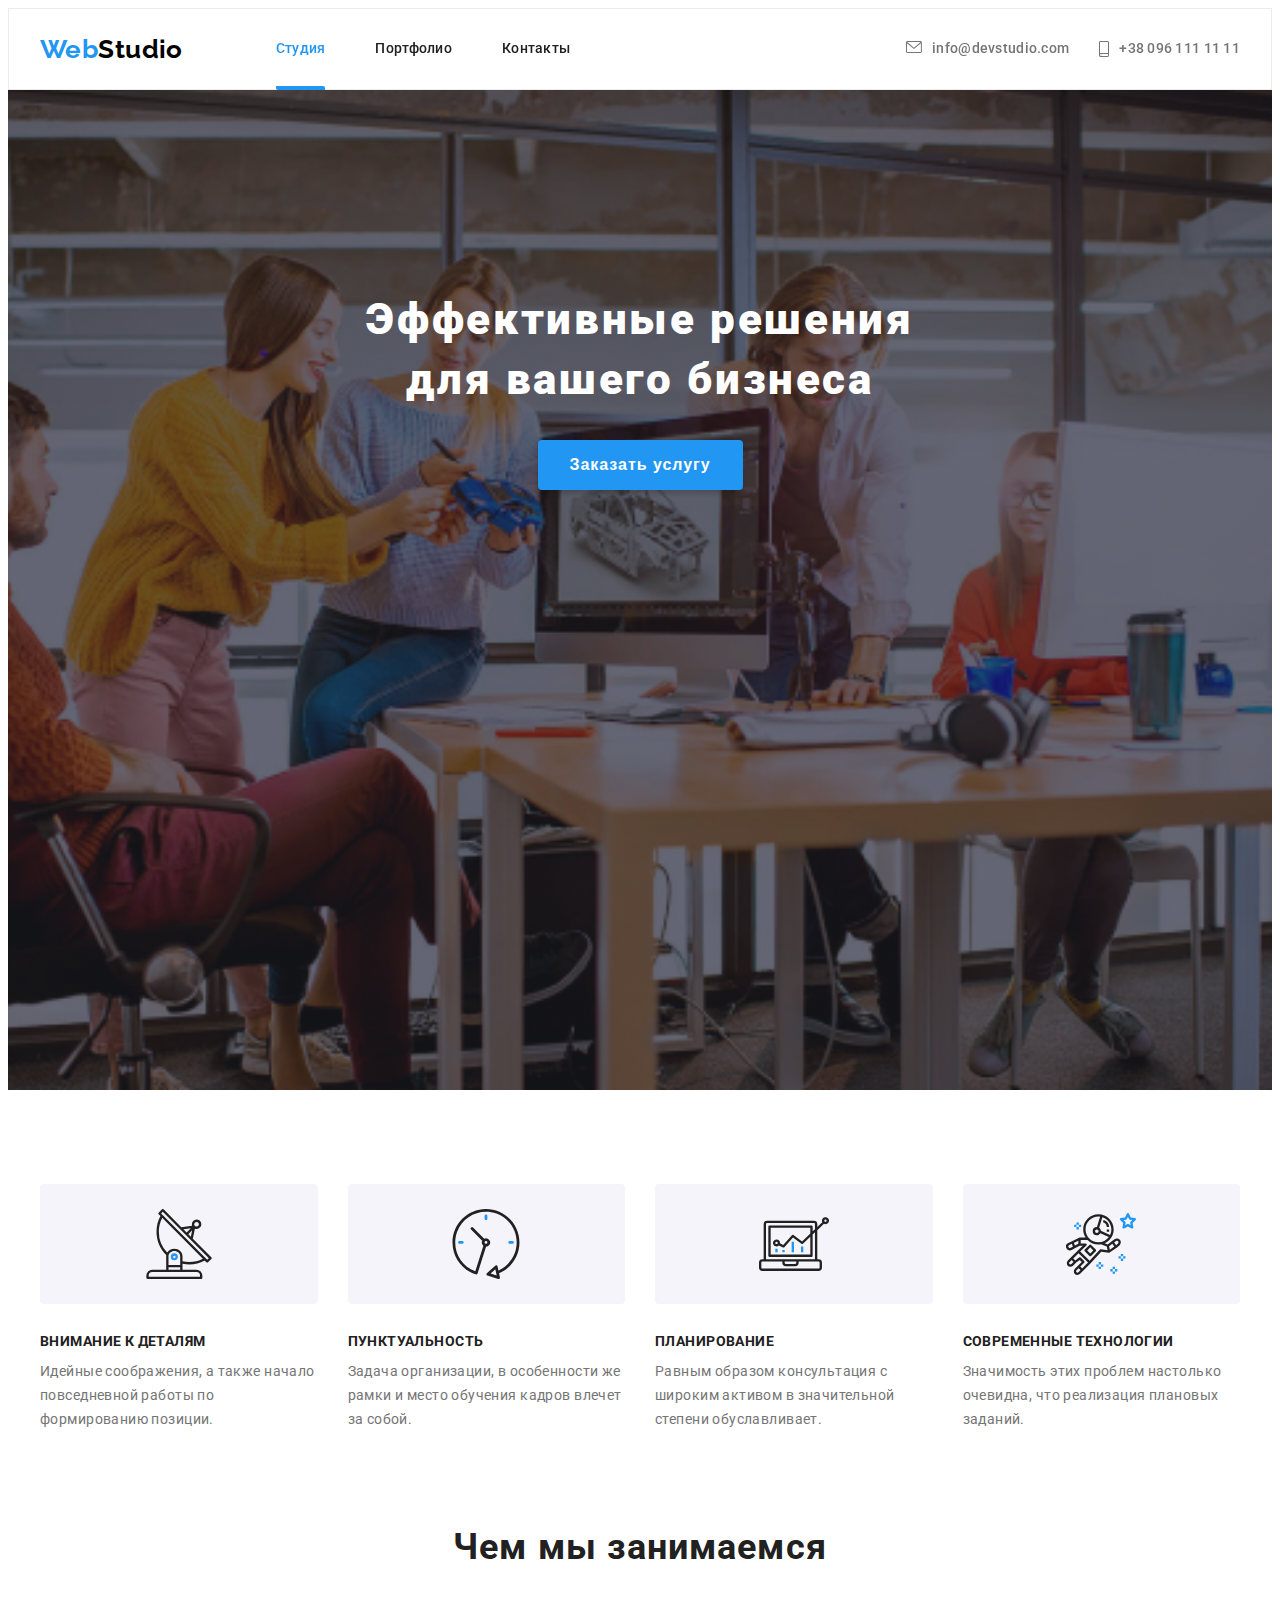
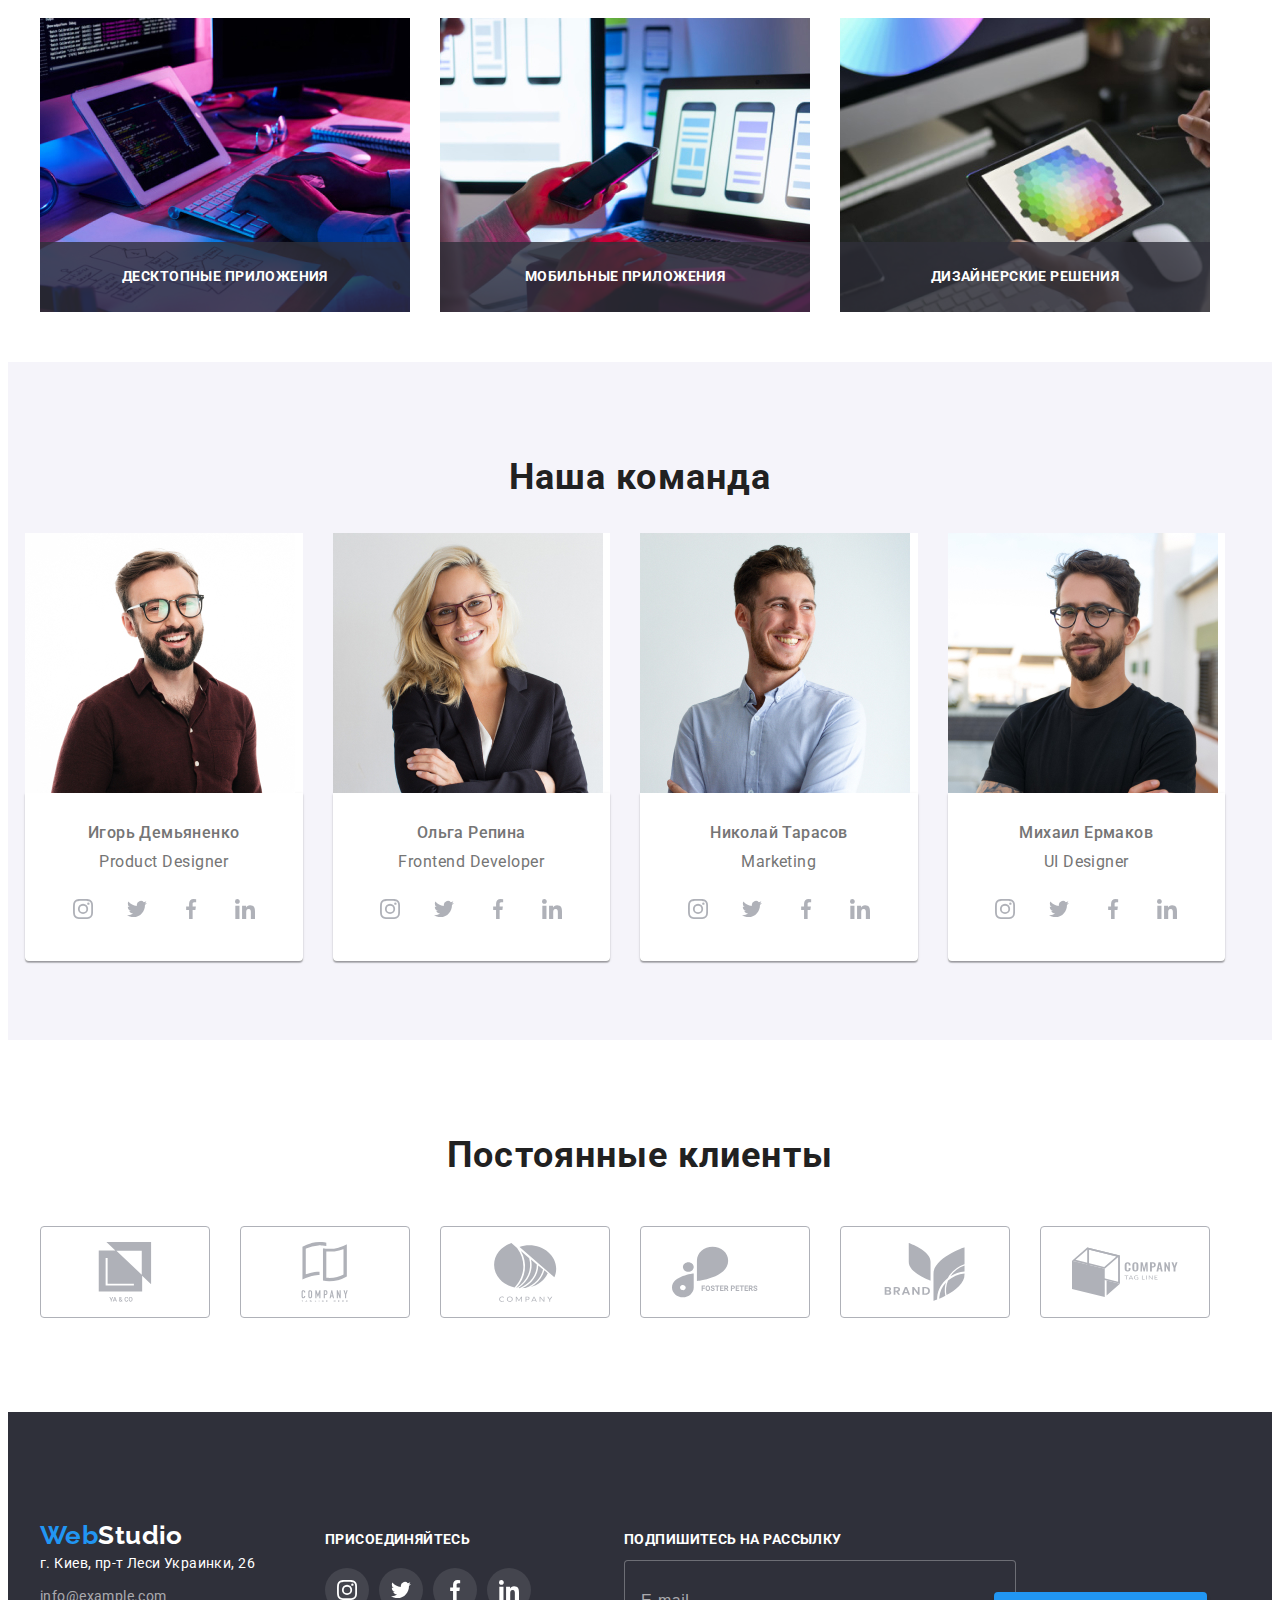
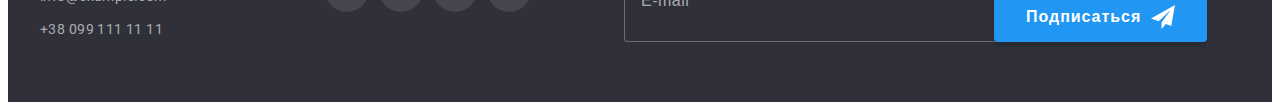
==== commit 597cd1ae: "corrections" ====
--- a/index.html
+++ b/index.html
@@ -22,14 +22,14 @@
             <nav class="site-nav">
                 <a class="logo header__logo" href="/"><span class="logo__first-word">Web</span>Studio</a>
                 
-                <button type="button" class="site-nav__button is-open" aria-expanded="false" aria-controls="menu"                 data-menu-button>
+                <button type="button" class="site-nav__button" aria-expanded="false" aria-controls="menu"                 data-menu-button>
                     <svg class="" width="24" height="24" aria-label="Переключатель мобильного меню">
                         <use class="site-nav__icon-cross" href="./images/sprite.svg#icon-Vectorx"></use>
                         <use class="site-nav__icon-menu" href="./images/sprite.svg#icon-menu"></use>
                     </svg>
                 </button>
             </nav>
-            <div class="menu is-open" id="menu" data-menu>
+            <div class="menu" id="menu" data-menu>
                 <ul class="nav-box">
                     <li class="nav-box__item"><a class="nav-box__link nav-box-link__active" href="./index.html ">Студия</a>
                     </li>
@@ -41,8 +41,8 @@
             
                 <div class="contacts-social">
                     <ul class="contacts">
-                        <li class="contacts__item icon-phone-wrap">
-                            <a class="contacts__link tel" href="tel:+380961111111 ">
+                        <li class="contacts__item tel icon-phone-wrap">
+                            <a class="contacts__link " href="tel:+380961111111 ">
                                 <svg class="contacts__icon" width="10" height="16">
                                 <use href="images/sprite.svg#icon-phone">
                                 </use>
@@ -50,8 +50,8 @@
                             </a>
                         </li>
 
-                        <li class="contacts__item">
-                            <a class="contacts__link mail" href="mailto:info@devstudio.com ">
+                        <li class="contacts__item mail">
+                            <a class="contacts__link " href="mailto:info@devstudio.com ">
                                 <svg class="contacts__icon" width="16" height="12">
                                 <use href="images/sprite.svg#icon-mail"></use>
                                 </svg>info@devstudio.com
@@ -81,7 +81,7 @@
     <main>
         <!-- Hero -->
         <section class="hero-box overlay">
-            <div class="container">
+            <div class="hero__container">
                 <h1 class="hero-box__title centered">Эффективные решения<br>для вашего бизнеса</h1>
                 <button type="button" class="hero-box__button" data-modal-open>Заказать услугу</button>
             </div>
@@ -137,12 +137,12 @@
         <!-- Работы -->
         <section class="section__no-padding-top section">
             <div class="container">
-                <h2 class="section__title centered ">Чем мы занимаемся</h2>
+                <h2 class="section__title work__title centered ">Чем мы занимаемся</h2>
                 <ul class="works-list">
                     <li class="works-list__item">
                         <picture>
                             <source media="(min-width: 1200px)" srcset="./images/work/imgwork1_pc@1x.jpg 1x, ./images/work/imgwork1_pc@2x.jpg 2x">
-                            <img class="works-list__img" src="./images/imgwork1.jpg " alt="Работа на компьютере " width=370>
+                            <img class="works-list__img" src="./images/imgwork1.jpg " alt="Работа на компьютере">
                         </picture>
                         <p class="works-list__text">Десктопные приложения</p>
                     </li>
@@ -150,7 +150,7 @@
                         <picture>
                             <source media="(min-width: 1200px)"
                                 srcset="./images/work/imgwork2_pc@1x.jpg 1x, ./images/work/imgwork2_pc@2x.jpg 2x">
-                            <img class="works-list__img" src="./images/imgwork2.jpg " alt="Современность технологий " width=370>
+                            <img class="works-list__img" src="./images/imgwork2.jpg " alt="Современность технологий">
                         </picture>
                         <p class="works-list__text">Мобильные приложения</p>
                     </li>
@@ -158,7 +158,7 @@
                         <picture>
                             <source media="(min-width: 1200px)"
                                 srcset="./images/work/imgwork3_pc@1x.jpg 1x, ./images/work/imgwork3_pc@2x.jpg 2x">
-                            <img class="works-list__img" src="./images/imgwork3.jpg " alt="Подбор цвета " width=370>
+                            <img class="works-list__img" src="./images/imgwork3.jpg " alt="Подбор цвета">
                         </picture>
                         <p class="works-list__text">Дизайнерские решения</p>
                     </li>
@@ -177,7 +177,7 @@
                                 srcset="./images/team/pc/imgdemyanenko_pc@1x.jpg 1x, ./images/team/pc/imgdemyanenko_pc@2x.jpg 2x">
                             <source media="(min-width: 768px)" srcset="./images/team/tablet/imgdemyanenko_tab@1x.jpg 1x, ./images/team/tablet/imgdemyanenko_tab@2x.jpg 2x">
                             <source media="(min-width: 320px)" srcset="./images/team/tel/imgdemyanenko_tel@1x.jpg 1x, ./images/team/tel/imgdemyanenko_tel@2x.jpg 2x">
-                            <img class="team-list_img" src="./images/imgpeople1.jpg " alt="Фото " width=370>
+                            <img class="team-list_img" src="./images/imgpeople1.jpg " alt="Фото">
                         </picture>
                         <div class="team-list__box">
                             <h3 class="team-list__title centered">Игорь Демьяненко</h3>
@@ -226,7 +226,7 @@
                                 srcset="./images/team/tablet/imgrepina_tab@1x.jpg 1x, ./images/team/tablet/imgrepina_tab@2x.jpg 2x">
                             <source media="(min-width: 320px)"
                                 srcset="./images/team/tel/imgrepina_tel@1x.jpg 1x, ./images/team/tel/imgrepina_tel@2x.jpg 2x">
-                            <img src="./images/imgpeople2.jpg " alt="Фото " width=370>
+                            <img src="./images/imgpeople2.jpg " alt="Фото">
                         </picture>
                         
                         <div class="team-list__box">
@@ -276,7 +276,7 @@
                                 srcset="./images/team/tablet/imgtarasov_tab@1x.jpg 1x, ./images/team/tablet/imgtarasov_tab@2x.jpg 2x">
                             <source media="(min-width: 320px)"
                                 srcset="./images/team/tel/imgtarasov_tel@1x.jpg 1x, ./images/team/tel/imgtarasov_tel@2x.jpg 2x">
-                            <img src="./images/imgpeople3.jpg " alt="Фото " width=370>
+                            <img src="./images/imgpeople3.jpg " alt="Фото">
                         </picture>
                         
                         <div class="team-list__box">
@@ -326,7 +326,7 @@
                                 srcset="./images/team/tablet/imgermakov_tab@1x.jpg 1x, ./images/team/tablet/imgermakov_tab@2x.jpg 2x">
                             <source media="(min-width: 320px)"
                                 srcset="./images/team/tel/imgermakov_tel@1x.jpg 1x, ./images/team/tel/imgermakov_tel@2x.jpg 2x">
-                            <img src="./images/imgpeople4.jpg " alt="Фото " width=370>
+                            <img src="./images/imgpeople4.jpg " alt="Фото">
                         </picture>
                         
                         <div class="team-list__box">
@@ -376,7 +376,7 @@
         <!-- Постоянные клиенты -->
         <section class="section">
             <div class="container">
-                <h2 class="section__title centered">Постоянные клиенты</h2>
+                <h2 class="clients__section section__title centered">Постоянные клиенты</h2>
                 <ul class="clients-list">
                     <li class="clients-list__item">
                         <a href="#" class="clients-list__link">
@@ -479,7 +479,7 @@
                 </ul>
             </div>
             <form action="" class="footer-form">
-                <label class="footer-form__submit-email">Подпишитесь на рассылку
+                <label class="footer-form__title">Подпишитесь на рассылку
                     <input type="email" name="email" class="footer-form__email" placeholder="E-mail">
                 </label>
                 <button type="submit" class="footer-form__button-submit button-submit">Подписаться
--- a/css/main.min.css
+++ b/css/main.min.css
@@ -1,2 +1,2 @@
-:root{--primary-text-color: #757575;--title-text-color: #212121;--accent-color: #2196f3;--primary-white-color: #fff;--title-bgc: #2f303a;--secondary-bgc: #f5f4fa;--box-shadow: 0px 4px 4px rgba(0, 0, 0, 0.15);--contract-color: rgba(255, 255, 255, 0.6);--animation-timing-function: cubic-bezier(0.4, 0, 0.2, 1)}body{background:var(--primary-white-color);color:var(--primary-text-color);font-family:'Roboto', sans-serif;font-size:14px;line-height:1.7;letter-spacing:0.03em}img{display:block;max-width:100%;height:auto}h1,h2,h3,p{margin:0}ul{margin:0;padding:0;list-style:none}.section{padding:60px 0}@media screen and (min-width: 1200px){.section{padding:94px 0}}.container{margin-left:auto;margin-right:auto;padding-left:15px;padding-right:15px}@media screen and (min-width: 480px){.container{width:480px}}@media screen and (min-width: 768px){.container{width:768px}}@media screen and (min-width: 1200px){.container{width:1200px}}.hero-box,.footer{background-color:var(--title-bgc)}.centered{text-align:center}.section__title{font-weight:700;font-size:36px;line-height:1.17;letter-spacing:0.03em;text-align:center;color:var(--title-text-color);margin-top:0;margin-bottom:50px}.visually-hidden{position:absolute;clip:rect(0 0 0 0);width:1px;height:1px;margin:-1px}.links{margin-bottom:50px}.header__logo,.footer__logo{font-family:'Raleway';font-weight:700;font-size:26px;line-height:1.19;text-decoration:none}.logo{color:#000000}.logo .logo__first-word{color:var(--accent-color)}@media screen and (min-width: 768px){.header__logo{margin-right:93px;display:-webkit-box;display:-webkit-flex;display:-ms-flexbox;display:flex;-webkit-box-align:center;-webkit-align-items:center;-ms-flex-align:center;align-items:center}}.footer__logo{color:var(--primary-white-color)}@media screen and (max-width: 767px){.footer__logo{margin-bottom:20px}}@media screen and (max-width: 767px){.header{position:relative}}@media screen and (min-width: 768px){.header{border:1px solid #ececec}}@media screen and (min-width: 768px){.container__header{display:-webkit-box;display:-webkit-flex;display:-ms-flexbox;display:flex}}@media screen and (max-width: 767px){.site-nav{display:-webkit-box;display:-webkit-flex;display:-ms-flexbox;display:flex;-webkit-box-align:center;-webkit-align-items:center;-ms-flex-align:center;align-items:center;-webkit-box-pack:justify;-webkit-justify-content:space-between;-ms-flex-pack:justify;justify-content:space-between;min-height:60px}}@media screen and (min-width: 768px){.site-nav{display:-webkit-box;display:-webkit-flex;display:-ms-flexbox;display:flex;-webkit-box-align:center;-webkit-align-items:center;-ms-flex-align:center;align-items:center}}.site-nav__button{display:none}@media screen and (max-width: 767px){.site-nav__button{display:-webkit-inline-box;display:-webkit-inline-flex;display:-ms-inline-flexbox;display:inline-flex;margin:0;padding:0;border:none;background-color:transparent}.site-nav__button .site-nav__icon-cross{display:none}.site-nav__button.is-open .site-nav__icon-cross{display:block}.site-nav__button.is-open .site-nav__icon-menu{display:none}}.menu{font-weight:500;letter-spacing:0.02em;z-index:1}@media screen and (max-width: 767px){.menu{display:none;position:absolute;top:100%;left:0;width:100%;background-color:var(--primary-white-color);padding:48px 40px;font-size:40px;line-height:1.18}.menu.is-open{display:block}}@media screen and (min-width: 768px){.menu{display:-webkit-box;display:-webkit-flex;display:-ms-flexbox;display:flex;-webkit-box-pack:justify;-webkit-justify-content:space-between;-ms-flex-pack:justify;justify-content:space-between;-webkit-box-flex:1;-webkit-flex-grow:1;-ms-flex-positive:1;flex-grow:1}}@media screen and (min-width: 768px){.nav-box{display:-webkit-box;display:-webkit-flex;display:-ms-flexbox;display:flex;-webkit-box-align:center;-webkit-align-items:center;-ms-flex-align:center;align-items:center;-webkit-align-content:center;-ms-flex-line-pack:center;align-content:center}}@media screen and (max-width: 767px){.nav-box__item:not(:last-child){margin-bottom:35px}.nav-box__item:last-child{margin-bottom:302px}}@media screen and (min-width: 768px){.nav-box__item{margin-left:auto}.nav-box__item:not(:last-child){margin-right:50px}}.nav-box__link{text-decoration:none;color:var(--title-text-color);position:relative;-webkit-transition:color 250ms var(--animation-timing-function);-o-transition:color 250ms var(--animation-timing-function);transition:color 250ms var(--animation-timing-function);padding-bottom:32px}.nav-box__link:hover,.nav-box__link:focus{color:var(--accent-color)}@media screen and (min-width: 768px){.nav-box__link{display:block;padding-top:32px;font-size:14px;line-height:1.14}.nav-box__link::after{content:'';position:absolute;left:0;bottom:0;display:block;width:100%;height:4px;-webkit-border-radius:0 2px;border-radius:0 2px;background-color:var(--accent-color);-webkit-transform:scale(0);-ms-transform:scale(0);transform:scale(0);-webkit-transition:-webkit-transform 250ms var(--animation-timing-function);transition:-webkit-transform 250ms var(--animation-timing-function);-o-transition:transform 250ms var(--animation-timing-function);transition:transform 250ms var(--animation-timing-function);transition:transform 250ms var(--animation-timing-function), -webkit-transform 250ms var(--animation-timing-function)}.nav-box__link:hover::after,.nav-box__link:focus::after{-webkit-transform:scale(1);-ms-transform:scale(1);transform:scale(1)}}.nav-box-link__active{color:var(--accent-color)}@media screen and (min-width: 768px){.nav-box-link__active::after{content:'';position:absolute;left:0;bottom:-1px;display:block;width:100%;height:4px;-webkit-border-radius:0 2px;border-radius:0 2px;background-color:var(--accent-color);-webkit-transform:scale(1);-ms-transform:scale(1);transform:scale(1)}}.contacts-social{display:-webkit-box;display:-webkit-flex;display:-ms-flexbox;display:flex;-webkit-box-orient:vertical;-webkit-box-direction:normal;-webkit-flex-direction:column;-ms-flex-direction:column;flex-direction:column;-webkit-box-pack:justify;-webkit-justify-content:space-between;-ms-flex-pack:justify;justify-content:space-between}@media screen and (max-width: 767px){.contacts{display:-webkit-box;display:-webkit-flex;display:-ms-flexbox;display:flex;-webkit-flex-wrap:wrap;-ms-flex-wrap:wrap;flex-wrap:wrap}}@media screen and (min-width: 768px){.contacts{display:-webkit-box;display:-webkit-flex;display:-ms-flexbox;display:flex;-webkit-box-align:center;-webkit-align-items:center;-ms-flex-align:center;align-items:center;-webkit-align-content:center;-ms-flex-line-pack:center;align-content:center;margin-left:auto;-webkit-box-orient:vertical;-webkit-box-direction:reverse;-webkit-flex-direction:column-reverse;-ms-flex-direction:column-reverse;flex-direction:column-reverse}}@media screen and (min-width: 1200px){.contacts{padding-top:32px;display:-webkit-box;display:-webkit-flex;display:-ms-flexbox;display:flex;-webkit-box-align:center;-webkit-align-items:center;-ms-flex-align:center;align-items:center;-webkit-align-content:center;-ms-flex-line-pack:center;align-content:center;margin-left:auto;-webkit-box-orient:horizontal;-webkit-box-direction:reverse;-webkit-flex-direction:row-reverse;-ms-flex-direction:row-reverse;flex-direction:row-reverse;-webkit-box-pack:center;-webkit-justify-content:center;-ms-flex-pack:center;justify-content:center}}@media screen and (min-width: 768px){.contacts__item:not(:last-child){margin-right:50px}}.contacts__link{font-size:24px;line-height:1.17;fill:var(--primary-text-color);text-decoration:none;color:var(--primary-text-color);-webkit-transition:color 250ms var(--animation-timing-function),fill 250ms var(--animation-timing-function);-o-transition:color 250ms var(--animation-timing-function),fill 250ms var(--animation-timing-function);transition:color 250ms var(--animation-timing-function),fill 250ms var(--animation-timing-function);padding-bottom:60px;margin-bottom:64px}.contacts__link:hover,.contacts__link:focus{color:var(--accent-color)}@media screen and (max-width: 767px){.contacts__link.tel{font-size:34px;line-height:1.18;color:var(--accent-color);margin-bottom:32px}}@media screen and (min-width: 768px){.contacts__link{font-size:12px;line-height:1.17;color:var(--primary-text-color);padding-top:32px;padding-bottom:32px;font-size:14px;line-height:1.14;display:-webkit-box;display:-webkit-flex;display:-ms-flexbox;display:flex;-webkit-box-pack:center;-webkit-justify-content:center;-ms-flex-pack:center;justify-content:center}}@media screen and (min-width: 1200px){.contacts__link.mail{margin-right:30px}}.contacts__icon{display:none}@media screen and (min-width: 768px){.contacts__icon{display:block;fill:currentColor;margin-right:10px}.contacts__link:hover .contacts__icon,.contacts__link:focus .contacts__icon{fill:var(--accent-color)}}.social-link{display:none;font-size:18px;line-height:1.22;fill:var(--accent-color);color:var(--accent-color);margin-top:64px}@media screen and (max-width: 767px){.social-link{display:-webkit-box;display:-webkit-flex;display:-ms-flexbox;display:flex}}.social-link__item{padding-left:10px}.social-link__item:not(:last-child){border-right:1px solid rgba(33,33,33,0.2);padding-right:10px}.social-link__link{text-decoration:none;font-size:18px;line-height:1.22;color:var(--accent-color)}.backdrop{position:fixed;top:0;left:0;width:100%;height:100%;background-color:rgba(0,0,0,0.2);cursor:pointer;opacity:1;-webkit-transition:opacity 250ms var(--animation-timing-function),visibility 250ms var(--animation-timing-function);-o-transition:opacity 250ms var(--animation-timing-function),visibility 250ms var(--animation-timing-function);transition:opacity 250ms var(--animation-timing-function),visibility 250ms var(--animation-timing-function);overflow-y:scroll;padding:15}.backdrop.is-hidden{opacity:0;pointer-events:none}.backdrop.is-hidden .modal{-webkit-transform:translate(-50%, -50%) scale(1.1);-ms-transform:translate(-50%, -50%) scale(1.1);transform:translate(-50%, -50%) scale(1.1)}.modal{position:relative;-webkit-transition:-webkit-transform 250ms var(--animation-timing-function);transition:-webkit-transform 250ms var(--animation-timing-function);-o-transition:transform 250ms var(--animation-timing-function);transition:transform 250ms var(--animation-timing-function);transition:transform 250ms var(--animation-timing-function), -webkit-transform 250ms var(--animation-timing-function);padding:40px;background-color:var(--primary-white-color);-webkit-box-shadow:0px 1px 3px rgba(0,0,0,0.12),0px 1px 1px rgba(0,0,0,0.14),0px 2px 1px rgba(0,0,0,0.2);box-shadow:0px 1px 3px rgba(0,0,0,0.12),0px 1px 1px rgba(0,0,0,0.14),0px 2px 1px rgba(0,0,0,0.2);-webkit-border-radius:4px;border-radius:4px}@media screen and (min-width: 530px){.modal{max-width:460px;width:100%;position:absolute;top:50%;left:50%;-webkit-transform:translate(-50%, -50%) scale(1);-ms-transform:translate(-50%, -50%) scale(1);transform:translate(-50%, -50%) scale(1)}}@media screen and (min-width: 1200px){.modal{min-height:581px;max-width:528px}}.modal .modal-close{height:30px;width:30px;-webkit-border-radius:50%;border-radius:50%;background:var(--primary-white-color);border:1px solid rgba(0,0,0,0.1);cursor:pointer;-webkit-transition:fill 250ms var(--animation-timing-function);-o-transition:fill 250ms var(--animation-timing-function);transition:fill 250ms var(--animation-timing-function)}.modal .modal-close:hover{fill:var(--accent-color)}.modal .modal-close.modal__close{position:absolute;top:8px;right:8px}.modal .modal__cross{color:#000000;-webkit-box-align:center;-webkit-align-items:center;-ms-flex-align:center;align-items:center;-webkit-box-pack:center;-webkit-justify-content:center;-ms-flex-pack:center;justify-content:center;-webkit-transition:color 250ms var(--animation-timing-function);-o-transition:color 250ms var(--animation-timing-function);transition:color 250ms var(--animation-timing-function)}.modal .modal__header{font-weight:700;font-size:20px;line-height:1.15;text-align:center;letter-spacing:0.03em;color:var(--title-text-color);margin-bottom:12px}.modal .modal__form{margin-top:12px}.modal .modal-form__input-box{display:block;position:relative;font-size:12px;line-height:1.16;letter-spacing:0.01em;color:var(--primary-text-color);margin-bottom:10px}.modal-form__input,.form-message{width:100%;height:40px;border:1px solid rgba(33,33,33,0.2);-webkit-box-sizing:border-box;box-sizing:border-box;-webkit-border-radius:4px;border-radius:4px;margin-top:4px;padding:0 10px 0 35px}.modal-form__input:focus,.form-message:focus{outline:none;border:1px solid var(--accent-color)}.modal-form__input:focus ~ .modal-form__icon{fill:var(--accent-color)}.modal-form__icon{display:block;position:absolute;top:50%;left:10px;width:18px;height:18px;color:var(--title-text-color);-webkit-transition:border 250ms var(--animation-timing-function),fill 250ms var(--animation-timing-function);-o-transition:border 250ms var(--animation-timing-function),fill 250ms var(--animation-timing-function);transition:border 250ms var(--animation-timing-function),fill 250ms var(--animation-timing-function)}.form-message{display:block;font-family:inherit;resize:none;height:120px;padding:12px 16px}.form-message::-webkit-input-placeholder{color:rgba(117,117,117,0.5)}.form-message:-ms-input-placeholder{color:rgba(117,117,117,0.5)}.form-message::-ms-input-placeholder{color:rgba(117,117,117,0.5)}.form-message::placeholder{color:rgba(117,117,117,0.5)}.policy-box{display:-webkit-box;display:-webkit-flex;display:-ms-flexbox;display:flex;-webkit-box-align:center;-webkit-align-items:center;-ms-flex-align:center;align-items:center;-webkit-box-pack:center;-webkit-justify-content:center;-ms-flex-pack:center;justify-content:center;width:100%;font-size:14px;line-height:1.71;letter-spacing:0.03em;color:var(--primary-text-color);margin-bottom:30px}.policy-box__checkbox{position:absolute;width:1px;height:1px;margin:-1px;border:0px;padding:0px;clip:rect(0 0 0 0);overflow:hidden}.policy-box__icon-check{width:16px;height:16px;border:2px solid var(--title-text-color);-webkit-border-radius:2px;border-radius:2px;margin-right:10px;background-color:var(--primary-white-color)}.policy-box__checkbox:checked+.policy-box__icon-check{background-color:var(--accent-color);-webkit-background-origin:border-box;background-origin:border-box;border-color:var(--accent-color)}.policy-box a{color:var(--accent-color);text-decoration:underline}.policy-box__button-submit{display:block;margin:0 auto;-webkit-border-radius:4px;border-radius:4px;border:none;height:50px;min-width:200px;text-align:center;color:var(--primary-white-color);background-color:var(--accent-color);cursor:pointer;font-weight:700;font-size:16px;line-height:1.88;text-decoration:none;letter-spacing:0.06em;-webkit-transition:background-color 250ms var(--animation-timing-function),-webkit-box-shadow 250ms var(--animation-timing-function);transition:background-color 250ms var(--animation-timing-function),-webkit-box-shadow 250ms var(--animation-timing-function);-o-transition:background-color 250ms var(--animation-timing-function),box-shadow 250ms var(--animation-timing-function);transition:background-color 250ms var(--animation-timing-function),box-shadow 250ms var(--animation-timing-function);transition:background-color 250ms var(--animation-timing-function),box-shadow 250ms var(--animation-timing-function),-webkit-box-shadow 250ms var(--animation-timing-function)}.policy-box__button-submit:hover,.policy-box__button-submit:focus{cursor:pointer;background-color:#1b71b8;-webkit-box-shadow:var(--box-shadow);box-shadow:var(--box-shadow)}.hero-box{text-align:center;padding-top:200px;padding-bottom:200px}.hero-box__title{margin-bottom:30px;color:var(--primary-white-color);font-weight:900;font-size:44px;line-height:1.36;letter-spacing:0.06em}@media screen and (max-width: 767px){.hero-box__title{font-size:26px;line-height:1.62;text-align:center}}.overlay{height:600px;max-width:1600px;margin-left:auto;margin-right:auto;background-image:-webkit-gradient(linear, left top, right top, from(rgba(47,48,58,0.4)), to(rgba(47,48,58,0.4))),url(../images/hero-box.jpg);background-image:-webkit-linear-gradient(left, rgba(47,48,58,0.4), rgba(47,48,58,0.4)),url(../images/hero-box.jpg);background-image:-o-linear-gradient(left, rgba(47,48,58,0.4), rgba(47,48,58,0.4)),url(../images/hero-box.jpg);background-image:linear-gradient(to right, rgba(47,48,58,0.4), rgba(47,48,58,0.4)),url(../images/hero-box.jpg);background-repeat:no-repeat;background-position:center;-webkit-background-size:cover;background-size:cover}@media screen and (min-width: 1200px){.overlay{background-image:-webkit-gradient(linear, left top, right top, from(rgba(47,48,58,0.4)), to(rgba(47,48,58,0.4))),url(../images/header/Img_pc@1x.jpg);background-image:-webkit-linear-gradient(left, rgba(47,48,58,0.4), rgba(47,48,58,0.4)),url(../images/header/Img_pc@1x.jpg);background-image:-o-linear-gradient(left, rgba(47,48,58,0.4), rgba(47,48,58,0.4)),url(../images/header/Img_pc@1x.jpg);background-image:linear-gradient(to right, rgba(47,48,58,0.4), rgba(47,48,58,0.4)),url(../images/header/Img_pc@1x.jpg)}}@media screen and (min-width: 1200px) and (min-device-pixel-ratio: 2), screen and (min-width: 1200px) and (-webkit-min-device-pixel-ratio: 2), screen and (min-width: 1200px) and (-o-min-device-pixel-ratio: 2/1), screen and (min-width: 1200px) and (min-resolution: 192dpi), screen and (min-width: 1200px) and (min-resolution: 2dppx){.overlay{background-image:-webkit-gradient(linear, left top, right top, from(rgba(47,48,58,0.4)), to(rgba(47,48,58,0.4))),url(../images/header/Img_pc@2x.jpg);background-image:-webkit-linear-gradient(left, rgba(47,48,58,0.4), rgba(47,48,58,0.4)),url(../images/header/Img_pc@2x.jpg);background-image:-o-linear-gradient(left, rgba(47,48,58,0.4), rgba(47,48,58,0.4)),url(../images/header/Img_pc@2x.jpg);background-image:linear-gradient(to right, rgba(47,48,58,0.4), rgba(47,48,58,0.4)),url(../images/header/Img_pc@2x.jpg)}}@media screen and (min-width: 768px){.overlay{background-image:-webkit-gradient(linear, left top, right top, from(rgba(47,48,58,0.4)), to(rgba(47,48,58,0.4))),url(../images/header/Header_img_tab@1x.jpg);background-image:-webkit-linear-gradient(left, rgba(47,48,58,0.4), rgba(47,48,58,0.4)),url(../images/header/Header_img_tab@1x.jpg);background-image:-o-linear-gradient(left, rgba(47,48,58,0.4), rgba(47,48,58,0.4)),url(../images/header/Header_img_tab@1x.jpg);background-image:linear-gradient(to right, rgba(47,48,58,0.4), rgba(47,48,58,0.4)),url(../images/header/Header_img_tab@1x.jpg)}}@media screen and (min-width: 768px) and (min-device-pixel-ratio: 2), screen and (min-width: 768px) and (-webkit-min-device-pixel-ratio: 2), screen and (min-width: 768px) and (-o-min-device-pixel-ratio: 2/1), screen and (min-width: 768px) and (min-resolution: 192dpi), screen and (min-width: 768px) and (min-resolution: 2dppx){.overlay{background-image:-webkit-gradient(linear, left top, right top, from(rgba(47,48,58,0.4)), to(rgba(47,48,58,0.4))),url(../images/header/Header_img_tab@2x.jpg);background-image:-webkit-linear-gradient(left, rgba(47,48,58,0.4), rgba(47,48,58,0.4)),url(../images/header/Header_img_tab@2x.jpg);background-image:-o-linear-gradient(left, rgba(47,48,58,0.4), rgba(47,48,58,0.4)),url(../images/header/Header_img_tab@2x.jpg);background-image:linear-gradient(to right, rgba(47,48,58,0.4), rgba(47,48,58,0.4)),url(../images/header/Header_img_tab@2x.jpg)}}@media screen and (min-width: 320px){.overlay{background-image:-webkit-gradient(linear, left top, right top, from(rgba(47,48,58,0.4)), to(rgba(47,48,58,0.4))),url(../images/header/Header_img_tel@1x.jpg);background-image:-webkit-linear-gradient(left, rgba(47,48,58,0.4), rgba(47,48,58,0.4)),url(../images/header/Header_img_tel@1x.jpg);background-image:-o-linear-gradient(left, rgba(47,48,58,0.4), rgba(47,48,58,0.4)),url(../images/header/Header_img_tel@1x.jpg);background-image:linear-gradient(to right, rgba(47,48,58,0.4), rgba(47,48,58,0.4)),url(../images/header/Header_img_tel@1x.jpg)}}@media screen and (min-width: 320px) and (min-device-pixel-ratio: 2), screen and (min-width: 320px) and (-webkit-min-device-pixel-ratio: 2), screen and (min-width: 320px) and (-o-min-device-pixel-ratio: 2/1), screen and (min-width: 320px) and (min-resolution: 192dpi), screen and (min-width: 320px) and (min-resolution: 2dppx){.overlay{background-image:-webkit-gradient(linear, left top, right top, from(rgba(47,48,58,0.4)), to(rgba(47,48,58,0.4))),url(../images/header/Header_img_tel@2x.jpg);background-image:-webkit-linear-gradient(left, rgba(47,48,58,0.4), rgba(47,48,58,0.4)),url(../images/header/Header_img_tel@2x.jpg);background-image:-o-linear-gradient(left, rgba(47,48,58,0.4), rgba(47,48,58,0.4)),url(../images/header/Header_img_tel@2x.jpg);background-image:linear-gradient(to right, rgba(47,48,58,0.4), rgba(47,48,58,0.4)),url(../images/header/Header_img_tel@2x.jpg)}}.hero-box__button{display:inline-block;border:transparent;-webkit-box-shadow:var(--box-shadow);box-shadow:var(--box-shadow);-webkit-border-radius:4px;border-radius:4px;padding:10px 32px;min-width:200px;text-align:center;color:var(--primary-white-color);background-color:var(--accent-color);cursor:pointer;font-weight:700;font-size:16px;line-height:1.88;text-decoration:none;letter-spacing:0.06em;-webkit-transition:background-color 250ms var(--animation-timing-function);-o-transition:background-color 250ms var(--animation-timing-function);transition:background-color 250ms var(--animation-timing-function)}@media screen and (min-width: 768px){.benefits-list{display:-webkit-box;display:-webkit-flex;display:-ms-flexbox;display:flex;-webkit-flex-wrap:wrap;-ms-flex-wrap:wrap;flex-wrap:wrap;margin:-15px}}@media screen and (min-width: 1200px){.benefits-list{margin:-15px}}@media screen and (max-width: 767px){.benefits-list__item:not(:last-child){margin-bottom:30px}}@media screen and (min-width: 768px){.benefits-list__item{width:-webkit-calc((100% - 4 * 15px) / 2);width:calc((100% - 4 * 15px) / 2);margin:15px}}@media screen and (min-width: 1200px){.benefits-list__item{width:-webkit-calc((100% - 8 * 15px) / 4);width:calc((100% - 8 * 15px) / 4);margin:15px}}.benefits-list__box{display:-webkit-box;display:-webkit-flex;display:-ms-flexbox;display:flex;-webkit-box-pack:center;-webkit-justify-content:center;-ms-flex-pack:center;justify-content:center;margin-bottom:30px;height:120px;background-color:var(--secondary-bgc);-webkit-border-radius:4px;border-radius:4px;fill:var(--title-text-color)}.benefits-list__icon{display:-webkit-box;display:-webkit-flex;display:-ms-flexbox;display:flex;width:70px;fill:var(--title-text-color);-webkit-background-size:contain;background-size:contain;background-repeat:no-repeat}.benefits-list__title{margin-bottom:10px;font-weight:700;font-size:14px;line-height:1.14;letter-spacing:0.03em;color:var(--title-text-color);text-transform:uppercase}@media screen and (max-width: 767px){.benefits-list__title{display:-webkit-box;display:-webkit-flex;display:-ms-flexbox;display:flex;-webkit-box-pack:center;-webkit-justify-content:center;-ms-flex-pack:center;justify-content:center}}.benefits-list__text{font-weight:400;font-size:14px;line-height:1.71;margin-top:0;margin-bottom:0;padding-top:0;letter-spacing:0.03em;color:var(--primary-text-color)}.works{padding-top:0}.section__no-padding-top{display:block;margin-bottom:50px;padding-top:0;padding-bottom:0}@media screen and (max-width: 1199px){.section__no-padding-top{display:none}}.works-list{display:-webkit-box;display:-webkit-flex;display:-ms-flexbox;display:flex;-webkit-flex-wrap:wrap;-ms-flex-wrap:wrap;flex-wrap:wrap}.works-list__item{position:relative}.works-list__item+.works-list__item{margin-left:30px}.works-list__img{-webkit-background-size:cover;background-size:cover}.works-list__text{display:-webkit-box;display:-webkit-flex;display:-ms-flexbox;display:flex;-webkit-box-pack:center;-webkit-justify-content:center;-ms-flex-pack:center;justify-content:center;-webkit-box-align:center;-webkit-align-items:center;-ms-flex-align:center;align-items:center;position:absolute;bottom:0;left:0;height:70px;width:100%;background:rgba(47,48,58,0.8);font-weight:700;font-size:14px;line-height:1.14;letter-spacing:0.03em;color:var(--primary-white-color);text-transform:uppercase}.team{background:var(--secondary-bgc)}.section-team{margin-bottom:50px}.title-team{letter-spacing:0.03em;text-align:center;color:var(--title-text-color)}@media screen and (min-width: 768px){.team-list{display:-webkit-box;display:-webkit-flex;display:-ms-flexbox;display:flex;-webkit-flex-wrap:wrap;-ms-flex-wrap:wrap;flex-wrap:wrap;margin:-15px}}.team-list__item{background-color:var(--primary-white-color)}@media screen and (max-width: 1199px){.team-list__item:not(:last-child){margin-bottom:30px}}@media screen and (min-width: 768px){.team-list__item{width:-webkit-calc((100% - 4 * 15px) / 2);width:calc((100% - 4 * 15px) / 2)}.team-list__item+.team-list__item{margin-left:30px}}@media screen and (min-width: 1200px){.team-list__item{width:-webkit-calc((100% - 8 * 15px) / 4);width:calc((100% - 8 * 15px) / 4);margin:15px}}.team-list_img{-webkit-background-size:cover;background-size:cover;background-position:center}.team-list__box{padding-top:30px;padding-bottom:30px;-webkit-border-radius:0px 0px 4px 4px;border-radius:0px 0px 4px 4px;-webkit-box-shadow:0px 1px 3px rgba(0,0,0,0.12),0px 1px 1px rgba(0,0,0,0.14),0px 2px 1px rgba(0,0,0,0.2);box-shadow:0px 1px 3px rgba(0,0,0,0.12),0px 1px 1px rgba(0,0,0,0.14),0px 2px 1px rgba(0,0,0,0.2)}.team-list__title,.team-list__text{font-weight:500;font-size:16px;line-height:1.19;margin-bottom:16px}.team-list__title{margin-bottom:10px}@media screen and (max-width: 767px){.team-list__title{display:-webkit-box;display:-webkit-flex;display:-ms-flexbox;display:flex;-webkit-box-pack:center;-webkit-justify-content:center;-ms-flex-pack:center;justify-content:center}}.team-list__text{font-weight:400;margin-top:0;padding-top:0;letter-spacing:0.03em;color:var(--primary-text-color)}.social{display:-webkit-box;display:-webkit-flex;display:-ms-flexbox;display:flex;-webkit-flex-wrap:wrap;-ms-flex-wrap:wrap;flex-wrap:wrap;-webkit-box-align:center;-webkit-align-items:center;-ms-flex-align:center;align-items:center;-webkit-box-pack:center;-webkit-justify-content:center;-ms-flex-pack:center;justify-content:center}.social__item:not(:last-child){margin-right:10px}.social__link{display:-webkit-box;display:-webkit-flex;display:-ms-flexbox;display:flex;-webkit-box-align:center;-webkit-align-items:center;-ms-flex-align:center;align-items:center;-webkit-box-pack:center;-webkit-justify-content:center;-ms-flex-pack:center;justify-content:center;width:44px;height:44px;-webkit-border-radius:50%;border-radius:50%;color:#afb1b8;-webkit-transition:color 250ms var(--animation-timing-function),background-color 250ms var(--animation-timing-function);-o-transition:color 250ms var(--animation-timing-function),background-color 250ms var(--animation-timing-function);transition:color 250ms var(--animation-timing-function),background-color 250ms var(--animation-timing-function)}.social__link:hover,.social__link:focus{color:var(--primary-white-color);background-color:var(--accent-color)}.social__icon{display:-webkit-box;display:-webkit-flex;display:-ms-flexbox;display:flex;fill:currentColor;width:20px;height:20px}.clients-list{display:-webkit-box;display:-webkit-flex;display:-ms-flexbox;display:flex;-webkit-flex-wrap:wrap;-ms-flex-wrap:wrap;flex-wrap:wrap;margin:-15px}@media screen and (min-width: 768px){.clients-list{margin:-15px}}.clients-list__item{display:-webkit-box;display:-webkit-flex;display:-ms-flexbox;display:flex;-webkit-box-pack:center;-webkit-justify-content:center;-ms-flex-pack:center;justify-content:center;-webkit-box-align:center;-webkit-align-items:center;-ms-flex-align:center;align-items:center;width:-webkit-calc((100% - 4 * 15px) / 2);width:calc((100% - 4 * 15px) / 2);margin:15px}@media screen and (max-width: 767px){.clients-list__item:not(:last-child){margin-bottom:30px}}@media screen and (min-width: 768px){.clients-list__item{width:-webkit-calc((100% - 6 * 15px) / 3);width:calc((100% - 6 * 15px) / 3);margin:15px}}@media screen and (min-width: 1200px){.clients-list__item{width:170px;margin:15px}}.clients-list__link{display:-webkit-box;display:-webkit-flex;display:-ms-flexbox;display:flex;-webkit-box-pack:center;-webkit-justify-content:center;-ms-flex-pack:center;justify-content:center;-webkit-box-align:center;-webkit-align-items:center;-ms-flex-align:center;align-items:center;width:170px;height:92px;border:1px solid #afb1b8;border-color:#afb1b8;-webkit-box-sizing:border-box;box-sizing:border-box;-webkit-border-radius:4px;border-radius:4px;color:#afb1b8;-webkit-transition:color 250ms var(--animation-timing-function),border-color 250ms var(--animation-timing-function);-o-transition:color 250ms var(--animation-timing-function),border-color 250ms var(--animation-timing-function);transition:color 250ms var(--animation-timing-function),border-color 250ms var(--animation-timing-function)}.clients-list__link:hover,.clients-list__link:focus{color:var(--accent-color);border-color:var(--accent-color)}.clients-list__icon{fill:currentColor}.footer{padding:60px 0}@media screen and (min-width: 768px){.footer{display:-webkit-box;display:-webkit-flex;display:-ms-flexbox;display:flex;-webkit-flex-wrap:wrap;-ms-flex-wrap:wrap;flex-wrap:wrap;-webkit-justify-content:space-around;-ms-flex-pack:distribute;justify-content:space-around}}.footer__container{text-align:center}@media screen and (min-width: 768px){.footer__container{display:-webkit-box;display:-webkit-flex;display:-ms-flexbox;display:flex;-webkit-box-pack:center;-webkit-justify-content:center;-ms-flex-pack:center;justify-content:center}}@media screen and (min-width: 1200px){.footer__container{display:-webkit-box;display:-webkit-flex;display:-ms-flexbox;display:flex;-webkit-box-flex:1;-webkit-flex-grow:1;-ms-flex-positive:1;flex-grow:1;-webkit-box-align:baseline;-webkit-align-items:baseline;-ms-flex-align:baseline;align-items:baseline;text-align:left}}@media screen and (min-width: 768px){.footer-box{margin-right:70px}}@media screen and (min-width: 768px){.footer-box__list{margin-top:20px}}@media screen and (max-width: 1199px){.footer-box__list{margin-bottom:60px}}@media screen and (min-width: 768px){.footer-box__item:not(:last-child){margin-bottom:9px}}@media screen and (max-width: 1199px){.footer-box__item:not(:last-child){margin-bottom:8px}}.footer-box__address,.footer-box__contact{font-size:14px;line-height:1.71;letter-spacing:0.03em;font-style:normal;text-decoration:none;-webkit-text-decoration-style:none;text-decoration-style:none}.footer-box__address{color:var(--primary-white-color)}.footer-box__contact{color:var(--contract-color)}.footer-submit-box__title{font-family:Roboto;font-weight:700;font-size:14px;line-height:1.14;letter-spacing:0.03em;text-transform:uppercase;color:var(--primary-white-color);margin-bottom:20px}.footer-submit-box__list{display:-webkit-box;display:-webkit-flex;display:-ms-flexbox;display:flex;-webkit-flex-wrap:wrap;-ms-flex-wrap:wrap;flex-wrap:wrap;-webkit-box-align:center;-webkit-align-items:center;-ms-flex-align:center;align-items:center;-webkit-box-pack:center;-webkit-justify-content:center;-ms-flex-pack:center;justify-content:center}@media screen and (min-width: 768px){.footer-submit-box__list{-webkit-box-pack:start;-webkit-justify-content:flex-start;-ms-flex-pack:start;justify-content:flex-start}}.footer-submit-box__item:not(:last-child){margin-right:10px}.footer-submit-box__link{display:-webkit-box;display:-webkit-flex;display:-ms-flexbox;display:flex;-webkit-box-align:center;-webkit-align-items:center;-ms-flex-align:center;align-items:center;-webkit-box-pack:center;-webkit-justify-content:center;-ms-flex-pack:center;justify-content:center;width:44px;height:44px;-webkit-border-radius:50%;border-radius:50%;background:rgba(255,255,255,0.1);color:var(--primary-white-color);-webkit-transition:background-color 250ms var(--animation-timing-function);-o-transition:background-color 250ms var(--animation-timing-function);transition:background-color 250ms var(--animation-timing-function)}.footer-submit-box__link:hover,.footer-submit-box__link:focus{cursor:pointer;background-color:var(--accent-color)}.footer-submit-box__icon{display:-webkit-box;display:-webkit-flex;display:-ms-flexbox;display:flex;fill:currentColor;width:20px;height:20px}@media screen and (max-width: 767px){.footer-form{-webkit-box-align:center;-webkit-align-items:center;-ms-flex-align:center;align-items:center;text-align:center;-webkit-align-content:center;-ms-flex-line-pack:center;align-content:center}}@media screen and (min-width: 768px){.footer-form{display:-webkit-box;display:-webkit-flex;display:-ms-flexbox;display:flex;-webkit-flex-wrap:wrap;-ms-flex-wrap:wrap;flex-wrap:wrap;-webkit-box-align:end;-webkit-align-items:flex-end;-ms-flex-align:end;align-items:flex-end;margin-left:93px}}@media screen and (max-width: 1199px){.footer-form{padding-top:60px;padding-bottom:60px}}.footer-form__submit-email{display:block;width:358px;font-weight:700;font-size:14px;line-height:1.14;letter-spacing:0.03em;text-transform:uppercase;color:var(--primary-white-color)}@media screen and (max-width: 767px){.footer-form__submit-email{display:-webkit-box;display:-webkit-flex;display:-ms-flexbox;display:flex;-webkit-box-pack:center;-webkit-justify-content:center;-ms-flex-pack:center;justify-content:center;-webkit-flex-wrap:wrap;-ms-flex-wrap:wrap;flex-wrap:wrap;-webkit-box-align:center;-webkit-align-items:center;-ms-flex-align:center;align-items:center}}.footer-form__email{display:-webkit-box;display:-webkit-flex;display:-ms-flexbox;display:flex;margin-top:20px;width:100%;height:50px;border:1px solid rgba(255,255,255,0.3);-webkit-box-shadow:drop-shadow(0px 4px 4px rgba(0,0,0,0.15));box-shadow:drop-shadow(0px 4px 4px rgba(0,0,0,0.15));-webkit-border-radius:4px;border-radius:4px;background:var(--title-bgc)}@media screen and (max-width: 767px){.footer-form__email{width:100%}}@media screen and (min-width: 768px){.footer-form__email{-webkit-box-align:end;-webkit-align-items:flex-end;-ms-flex-align:end;align-items:flex-end;width:358px;margin-top:12px}}@media screen and (max-width: 1199px){.footer-form__email{-webkit-box-pack:center;-webkit-justify-content:center;-ms-flex-pack:center;justify-content:center;margin-bottom:20px}}.footer-form__email::-webkit-input-placeholder{font-size:16px;line-height:1.25;display:-webkit-box;display:-webkit-flex;display:flex;-webkit-box-align:center;-webkit-align-items:center;align-items:center;letter-spacing:0.03em;color:rgba(255,255,255,0.6)}.footer-form__email:-ms-input-placeholder{font-size:16px;line-height:1.25;display:-ms-flexbox;display:flex;-ms-flex-align:center;align-items:center;letter-spacing:0.03em;color:rgba(255,255,255,0.6)}.footer-form__email::-ms-input-placeholder{font-size:16px;line-height:1.25;display:-ms-flexbox;display:flex;-ms-flex-align:center;align-items:center;letter-spacing:0.03em;color:rgba(255,255,255,0.6)}.footer-form__email::placeholder{font-size:16px;line-height:1.25;display:-webkit-box;display:-webkit-flex;display:-ms-flexbox;display:flex;-webkit-box-align:center;-webkit-align-items:center;-ms-flex-align:center;align-items:center;letter-spacing:0.03em;color:rgba(255,255,255,0.6)}.footer-form__button-submit{min-width:200px;height:50px;margin-left:12px;-webkit-box-shadow:var(--box-shadow);box-shadow:var(--box-shadow);-webkit-border-radius:4px;border-radius:4px;border:transparent;padding:10px 32px;color:var(--primary-white-color);background-color:var(--accent-color);cursor:pointer;font-weight:700;font-size:16px;line-height:1.88;text-decoration:none;letter-spacing:0.06em}@media screen and (max-width: 1199px){.footer-form__button-submit{margin-left:auto;margin-right:auto}}.button-submit{display:-webkit-box;display:-webkit-flex;display:-ms-flexbox;display:flex;-webkit-box-align:center;-webkit-align-items:center;-ms-flex-align:center;align-items:center;-webkit-box-pack:center;-webkit-justify-content:center;-ms-flex-pack:center;justify-content:center;text-align:center;-webkit-transition:background-color 250ms var(--animation-timing-function);-o-transition:background-color 250ms var(--animation-timing-function);transition:background-color 250ms var(--animation-timing-function)}.footer-form__icon-send{width:24px;height:24px;margin-left:10px;fill:var(--primary-white-color);-webkit-background-origin:border-box;background-origin:border-box}.filter{font-size:16px;line-height:1.63;letter-spacing:0.03em;display:-webkit-box;display:-webkit-flex;display:-ms-flexbox;display:flex;cursor:pointer;-webkit-flex-wrap:wrap;-ms-flex-wrap:wrap;flex-wrap:wrap}@media screen and (min-width: 768px){.filter{-webkit-box-pack:center;-webkit-justify-content:center;-ms-flex-pack:center;justify-content:center}}@media screen and (max-width: 768px){.filter__item{margin-bottom:15px}}.filter__item:not(:last-child){margin-right:8px}.filter__button{min-width:73px;padding:6px 22px;-webkit-border-radius:4px;border-radius:4px;font-weight:500;text-decoration:none;border:transparent;color:var(--title-text-color);background-color:var(--secondary-bgc);-webkit-transition:color 250ms var(--animation-timing-function),background-color 250ms var(--animation-timing-function),-webkit-box-shadow 250ms var(--animation-timing-function);transition:color 250ms var(--animation-timing-function),background-color 250ms var(--animation-timing-function),-webkit-box-shadow 250ms var(--animation-timing-function);-o-transition:color 250ms var(--animation-timing-function),background-color 250ms var(--animation-timing-function),box-shadow 250ms var(--animation-timing-function);transition:color 250ms var(--animation-timing-function),background-color 250ms var(--animation-timing-function),box-shadow 250ms var(--animation-timing-function);transition:color 250ms var(--animation-timing-function),background-color 250ms var(--animation-timing-function),box-shadow 250ms var(--animation-timing-function),-webkit-box-shadow 250ms var(--animation-timing-function)}.filter__button:hover,.filter__button:focus{cursor:pointer;color:var(--primary-white-color);background-color:var(--accent-color);-webkit-box-shadow:0px 3px 1px rgba(0,0,0,0.1),0px 1px 2px rgba(0,0,0,0.08),0px 2px 2px rgba(0,0,0,0.12);box-shadow:0px 3px 1px rgba(0,0,0,0.1),0px 1px 2px rgba(0,0,0,0.08),0px 2px 2px rgba(0,0,0,0.12)}.project-list{display:-webkit-box;display:-webkit-flex;display:-ms-flexbox;display:flex;-webkit-flex-wrap:wrap;-ms-flex-wrap:wrap;flex-wrap:wrap;margin-top:50px}@media (min-width: 768px) and (min-width: 1199px){.project-list{margin:-15px}}.project-list__item{margin-right:30px}.project-list__item:nth-child(3n){margin-right:0}.project-list__item:not(:nth-last-child(-n+3)){margin-bottom:30px}@media (min-width: 768px) and (min-width: 1199px){.project-list__item:not(:last-child){margin-bottom:30px}}@media (min-width: 768px) and (min-width: 1199px){.project-list__item{width:-webkit-calc((100% - 4 * 15px) / 2);width:calc((100% - 4 * 15px) / 2);margin:15px}}.project-list__link{display:block;text-decoration:none;-webkit-transition:-webkit-box-shadow 250ms var(--animation-timing-function);transition:-webkit-box-shadow 250ms var(--animation-timing-function);-o-transition:box-shadow 250ms var(--animation-timing-function);transition:box-shadow 250ms var(--animation-timing-function);transition:box-shadow 250ms var(--animation-timing-function), -webkit-box-shadow 250ms var(--animation-timing-function)}.project-list__link:hover,.project-list__link:focus{-webkit-box-shadow:0px 1px 1px rgba(0,0,0,0.12),0px 4px 4px rgba(0,0,0,0.06),1px 4px 6px rgba(0,0,0,0.16);box-shadow:0px 1px 1px rgba(0,0,0,0.12),0px 4px 4px rgba(0,0,0,0.06),1px 4px 6px rgba(0,0,0,0.16)}.project-list__description{overflow:hidden;position:relative}.project-list__description:hover,.project-list__description:focus{-webkit-transform:translateY(0);-ms-transform:translateY(0);transform:translateY(0)}.project-list__text{display:inline-block;position:absolute;content:'';top:0;left:0;width:100%;height:100%;padding:63px 24px;background-color:rgba(33,150,243,0.9);-webkit-transform:translateY(100%);-ms-transform:translateY(100%);transform:translateY(100%);-webkit-transition:-webkit-transform 250ms var(--animation-timing-function) 250ms;transition:-webkit-transform 250ms var(--animation-timing-function) 250ms;-o-transition:transform 250ms var(--animation-timing-function) 250ms;transition:transform 250ms var(--animation-timing-function) 250ms;transition:transform 250ms var(--animation-timing-function) 250ms, -webkit-transform 250ms var(--animation-timing-function) 250ms;font-size:18px;line-height:1.56;letter-spacing:0.03em;color:var(--primary-white-color)}.project-list__link:hover .project-list__text,.project-list__link:focus .project-list__text{-webkit-transform:translateY(0);-ms-transform:translateY(0);transform:translateY(0)}.project-box{padding-top:20px;padding-bottom:20px;padding-left:24px;padding-right:24px;border-left:1px solid #eeeeee;border-right:1px solid #eeeeee;border-bottom:1px solid #eeeeee}.project-box__title{margin-bottom:4px;font-weight:700;font-size:18px;line-height:2;letter-spacing:0.06em;color:var(--title-text-color)}@media (min-width: 768px) and (min-width: 1199px){.project-box__title{display:-webkit-box;display:-webkit-flex;display:-ms-flexbox;display:flex;-webkit-box-pack:center;-webkit-justify-content:center;-ms-flex-pack:center;justify-content:center}}.project-box__text{margin-top:0;margin-bottom:0;font-size:16px;line-height:1.88;letter-spacing:0.03em;color:var(--primary-text-color)}
+:root{--primary-text-color: #757575;--title-text-color: #212121;--accent-color: #2196f3;--primary-white-color: #fff;--title-bgc: #2f303a;--secondary-bgc: #f5f4fa;--box-shadow: 0px 4px 4px rgba(0, 0, 0, 0.15);--contract-color: rgba(255, 255, 255, 0.6);--animation-timing-function: cubic-bezier(0.4, 0, 0.2, 1)}body{background:var(--primary-white-color);color:var(--primary-text-color);font-family:'Roboto', sans-serif;font-size:14px;line-height:1.7;letter-spacing:0.03em}img{display:block;max-width:100%;height:auto}h1,h2,h3,p{margin:0}ul{margin:0;padding:0;list-style:none}.section{padding:60px 0}@media screen and (min-width: 1200px){.section{padding:94px 0}}.container{margin-left:auto;margin-right:auto;padding-left:15px;padding-right:15px}@media screen and (min-width: 480px){.container{width:480px}}@media screen and (min-width: 768px){.container{width:768px}}@media screen and (min-width: 1200px){.container{width:1200px}}.hero-box,.footer{background-color:var(--title-bgc)}.centered{text-align:center}.section__title{font-weight:700;font-size:36px;line-height:1.17;letter-spacing:0.03em;text-align:center;color:var(--title-text-color);margin-top:0}@media screen and (min-width: 1200px){.section__title{font-size:36px;line-height:1.17}}@media screen and (max-width: 1199px){.section__title{font-size:28px;line-height:1.18}}.visually-hidden{position:absolute;clip:rect(0 0 0 0);width:1px;height:1px;margin:-1px}.links{margin-bottom:50px}.header__logo,.footer__logo{font-family:'Raleway';font-weight:700;font-size:26px;line-height:1.19;text-decoration:none}.logo{color:#000000}.logo .logo__first-word{color:var(--accent-color)}@media screen and (min-width: 768px){.header__logo{margin-right:93px;display:-webkit-box;display:-webkit-flex;display:-ms-flexbox;display:flex;-webkit-box-align:center;-webkit-align-items:center;-ms-flex-align:center;align-items:center}}.footer__logo{color:var(--primary-white-color)}@media screen and (max-width: 767px){.footer__logo{margin-bottom:20px}}@media screen and (max-width: 767px){.header{position:relative}}@media screen and (min-width: 768px){.header{border:1px solid #ececec}}@media screen and (min-width: 768px){.container__header{display:-webkit-box;display:-webkit-flex;display:-ms-flexbox;display:flex}}@media screen and (max-width: 767px){.site-nav{display:-webkit-box;display:-webkit-flex;display:-ms-flexbox;display:flex;-webkit-box-align:center;-webkit-align-items:center;-ms-flex-align:center;align-items:center;-webkit-box-pack:justify;-webkit-justify-content:space-between;-ms-flex-pack:justify;justify-content:space-between;min-height:60px}}@media screen and (min-width: 768px){.site-nav{display:-webkit-box;display:-webkit-flex;display:-ms-flexbox;display:flex;-webkit-box-align:center;-webkit-align-items:center;-ms-flex-align:center;align-items:center}}.site-nav__button{display:none}@media screen and (max-width: 767px){.site-nav__button{display:-webkit-inline-box;display:-webkit-inline-flex;display:-ms-inline-flexbox;display:inline-flex;margin:0;padding:0;border:none;background-color:transparent}.site-nav__button .site-nav__icon-cross{display:none}.site-nav__button.is-open .site-nav__icon-cross{display:block}.site-nav__button.is-open .site-nav__icon-menu{display:none}}.menu{font-weight:500;letter-spacing:0.02em;z-index:1}@media screen and (max-width: 767px){.menu{display:none;position:absolute;top:100%;left:0;width:100%;background-color:var(--primary-white-color);padding:48px 40px;font-size:40px;line-height:1.18}.menu.is-open{display:block}}@media screen and (min-width: 768px){.menu{display:-webkit-box;display:-webkit-flex;display:-ms-flexbox;display:flex;-webkit-box-pack:justify;-webkit-justify-content:space-between;-ms-flex-pack:justify;justify-content:space-between;-webkit-box-flex:1;-webkit-flex-grow:1;-ms-flex-positive:1;flex-grow:1}}@media screen and (min-width: 768px){.nav-box{display:-webkit-box;display:-webkit-flex;display:-ms-flexbox;display:flex;-webkit-box-align:center;-webkit-align-items:center;-ms-flex-align:center;align-items:center;-webkit-align-content:center;-ms-flex-line-pack:center;align-content:center}}@media screen and (max-width: 767px){.nav-box__item:not(:last-child){margin-bottom:35px}.nav-box__item:last-child{margin-bottom:302px}}@media screen and (min-width: 768px){.nav-box__item{margin-left:auto}.nav-box__item:not(:last-child){margin-right:50px}}.nav-box__link{text-decoration:none;color:var(--title-text-color);position:relative;-webkit-transition:color 250ms var(--animation-timing-function);-o-transition:color 250ms var(--animation-timing-function);transition:color 250ms var(--animation-timing-function);padding-bottom:32px}.nav-box__link:hover,.nav-box__link:focus{color:var(--accent-color)}@media screen and (min-width: 768px){.nav-box__link{display:block;padding-top:32px;font-size:14px;line-height:1.14}.nav-box__link::after{content:'';position:absolute;left:0;bottom:0;display:block;width:100%;height:4px;-webkit-border-radius:0 2px;border-radius:0 2px;background-color:var(--accent-color);-webkit-transform:scale(0);-ms-transform:scale(0);transform:scale(0);-webkit-transition:-webkit-transform 250ms var(--animation-timing-function);transition:-webkit-transform 250ms var(--animation-timing-function);-o-transition:transform 250ms var(--animation-timing-function);transition:transform 250ms var(--animation-timing-function);transition:transform 250ms var(--animation-timing-function), -webkit-transform 250ms var(--animation-timing-function)}.nav-box__link:hover::after,.nav-box__link:focus::after{-webkit-transform:scale(1);-ms-transform:scale(1);transform:scale(1)}}.nav-box-link__active{color:var(--accent-color)}@media screen and (min-width: 768px){.nav-box-link__active::after{content:'';position:absolute;left:0;bottom:-1px;display:block;width:100%;height:4px;-webkit-border-radius:0 2px;border-radius:0 2px;background-color:var(--accent-color);-webkit-transform:scale(1);-ms-transform:scale(1);transform:scale(1)}}.contacts-social{display:-webkit-box;display:-webkit-flex;display:-ms-flexbox;display:flex;-webkit-box-orient:vertical;-webkit-box-direction:normal;-webkit-flex-direction:column;-ms-flex-direction:column;flex-direction:column;-webkit-justify-content:space-around;-ms-flex-pack:distribute;justify-content:space-around}@media screen and (max-width: 767px){.contacts{display:-webkit-box;display:-webkit-flex;display:-ms-flexbox;display:flex;-webkit-flex-wrap:wrap;-ms-flex-wrap:wrap;flex-wrap:wrap}}@media screen and (min-width: 768px){.contacts{display:-webkit-box;display:-webkit-flex;display:-ms-flexbox;display:flex;-webkit-box-align:start;-webkit-align-items:flex-start;-ms-flex-align:start;align-items:flex-start;-webkit-align-content:center;-ms-flex-line-pack:center;align-content:center;margin-left:auto;-webkit-box-orient:vertical;-webkit-box-direction:reverse;-webkit-flex-direction:column-reverse;-ms-flex-direction:column-reverse;flex-direction:column-reverse;-webkit-justify-content:space-around;-ms-flex-pack:distribute;justify-content:space-around;height:80px}}@media screen and (min-width: 1200px){.contacts{display:-webkit-box;display:-webkit-flex;display:-ms-flexbox;display:flex;-webkit-box-align:center;-webkit-align-items:center;-ms-flex-align:center;align-items:center;-webkit-align-content:center;-ms-flex-line-pack:center;align-content:center;margin-left:auto;-webkit-box-orient:horizontal;-webkit-box-direction:reverse;-webkit-flex-direction:row-reverse;-ms-flex-direction:row-reverse;flex-direction:row-reverse;-webkit-box-pack:center;-webkit-justify-content:center;-ms-flex-pack:center;justify-content:center}}.contact-item{display:-webkit-box;display:-webkit-flex;display:-ms-flexbox;display:flex;-webkit-box-align:center;-webkit-align-items:center;-ms-flex-align:center;align-items:center}@media screen and (max-width: 767px){.contact-item.tel{font-size:34px;line-height:1.18;color:var(--accent-color);margin-bottom:32px}}@media screen and (min-width: 768px){.contact-item{display:-webkit-box;display:-webkit-flex;display:-ms-flexbox;display:flex;-webkit-box-pack:center;-webkit-justify-content:center;-ms-flex-pack:center;justify-content:center}.contact-item.tel{margin-top:10px}}@media screen and (min-width: 1200px){.contact-item.mail{margin-right:30px}}@media screen and (min-width: 1200px){.contacts__item:last-child{margin-right:30px}}.contacts__link{font-size:24px;line-height:1.17;fill:var(--primary-text-color);text-decoration:none;color:var(--primary-text-color);-webkit-transition:color 250ms var(--animation-timing-function),fill 250ms var(--animation-timing-function);-o-transition:color 250ms var(--animation-timing-function),fill 250ms var(--animation-timing-function);transition:color 250ms var(--animation-timing-function),fill 250ms var(--animation-timing-function)}.contacts__link:hover,.contacts__link:focus{color:var(--accent-color)}@media screen and (min-width: 768px){.contacts__link{display:-webkit-box;display:-webkit-flex;display:-ms-flexbox;display:flex;-webkit-box-pack:center;-webkit-justify-content:center;-ms-flex-pack:center;justify-content:center;font-size:12px;line-height:1.17;color:var(--primary-text-color);font-size:14px;line-height:1.14}}.contacts__icon{display:none}@media screen and (min-width: 768px){.contacts__icon{display:block;fill:currentColor;margin-right:10px}.contacts__link:hover .contacts__icon,.contacts__link:focus .contacts__icon{fill:var(--accent-color)}}.social-link{display:none;font-size:18px;line-height:1.22;fill:var(--accent-color);color:var(--accent-color);margin-top:64px}@media screen and (max-width: 767px){.social-link{display:-webkit-box;display:-webkit-flex;display:-ms-flexbox;display:flex}}.social-link__item{padding-left:10px}.social-link__item:not(:last-child){border-right:1px solid rgba(33,33,33,0.2);padding-right:10px}.social-link__link{text-decoration:none;font-size:18px;line-height:1.22;color:var(--accent-color)}.backdrop{position:fixed;top:0;left:0;width:100%;height:100%;background-color:rgba(0,0,0,0.2);cursor:pointer;opacity:1;-webkit-transition:opacity 250ms var(--animation-timing-function),visibility 250ms var(--animation-timing-function);-o-transition:opacity 250ms var(--animation-timing-function),visibility 250ms var(--animation-timing-function);transition:opacity 250ms var(--animation-timing-function),visibility 250ms var(--animation-timing-function);overflow-y:scroll;padding:15}.backdrop.is-hidden{opacity:0;pointer-events:none}.backdrop.is-hidden .modal{-webkit-transform:translate(-50%, -50%) scale(1.1);-ms-transform:translate(-50%, -50%) scale(1.1);transform:translate(-50%, -50%) scale(1.1)}.modal{position:relative;-webkit-transition:-webkit-transform 250ms var(--animation-timing-function);transition:-webkit-transform 250ms var(--animation-timing-function);-o-transition:transform 250ms var(--animation-timing-function);transition:transform 250ms var(--animation-timing-function);transition:transform 250ms var(--animation-timing-function), -webkit-transform 250ms var(--animation-timing-function);padding:40px;background-color:var(--primary-white-color);-webkit-box-shadow:0px 1px 3px rgba(0,0,0,0.12),0px 1px 1px rgba(0,0,0,0.14),0px 2px 1px rgba(0,0,0,0.2);box-shadow:0px 1px 3px rgba(0,0,0,0.12),0px 1px 1px rgba(0,0,0,0.14),0px 2px 1px rgba(0,0,0,0.2);-webkit-border-radius:4px;border-radius:4px}@media screen and (min-width: 530px){.modal{max-width:460px;width:100%;position:absolute;top:50%;left:50%;-webkit-transform:translate(-50%, -50%) scale(1);-ms-transform:translate(-50%, -50%) scale(1);transform:translate(-50%, -50%) scale(1)}}@media screen and (min-width: 1200px){.modal{min-height:581px;max-width:528px}}.modal .modal-close{height:30px;width:30px;-webkit-border-radius:50%;border-radius:50%;background:var(--primary-white-color);border:1px solid rgba(0,0,0,0.1);cursor:pointer;-webkit-transition:fill 250ms var(--animation-timing-function);-o-transition:fill 250ms var(--animation-timing-function);transition:fill 250ms var(--animation-timing-function)}.modal .modal-close:hover{fill:var(--accent-color)}.modal .modal-close.modal__close{position:absolute;top:8px;right:8px}.modal .modal__cross{color:#000000;-webkit-box-align:center;-webkit-align-items:center;-ms-flex-align:center;align-items:center;-webkit-box-pack:center;-webkit-justify-content:center;-ms-flex-pack:center;justify-content:center;-webkit-transition:color 250ms var(--animation-timing-function);-o-transition:color 250ms var(--animation-timing-function);transition:color 250ms var(--animation-timing-function)}.modal .modal__header{font-weight:700;font-size:20px;line-height:1.15;text-align:center;letter-spacing:0.03em;color:var(--title-text-color);margin-bottom:12px}.modal .modal__form{margin-top:12px}.modal .modal-form__input-box{display:block;position:relative;font-size:12px;line-height:1.16;letter-spacing:0.01em;color:var(--primary-text-color);margin-bottom:10px}.modal-form__input,.form-message{width:100%;height:40px;border:1px solid rgba(33,33,33,0.2);-webkit-box-sizing:border-box;box-sizing:border-box;-webkit-border-radius:4px;border-radius:4px;margin-top:4px;padding:0 10px 0 35px}.modal-form__input:focus,.form-message:focus{outline:none;border:1px solid var(--accent-color)}.modal-form__input:focus ~ .modal-form__icon{fill:var(--accent-color)}.modal-form__icon{display:block;position:absolute;top:50%;left:10px;width:18px;height:18px;color:var(--title-text-color);-webkit-transition:border 250ms var(--animation-timing-function),fill 250ms var(--animation-timing-function);-o-transition:border 250ms var(--animation-timing-function),fill 250ms var(--animation-timing-function);transition:border 250ms var(--animation-timing-function),fill 250ms var(--animation-timing-function)}.form-message{display:block;font-family:inherit;resize:none;height:120px;padding:12px 16px}.form-message::-webkit-input-placeholder{color:rgba(117,117,117,0.5)}.form-message:-ms-input-placeholder{color:rgba(117,117,117,0.5)}.form-message::-ms-input-placeholder{color:rgba(117,117,117,0.5)}.form-message::placeholder{color:rgba(117,117,117,0.5)}.policy-box{display:-webkit-box;display:-webkit-flex;display:-ms-flexbox;display:flex;-webkit-box-align:center;-webkit-align-items:center;-ms-flex-align:center;align-items:center;-webkit-box-pack:center;-webkit-justify-content:center;-ms-flex-pack:center;justify-content:center;width:100%;font-size:14px;line-height:1.71;letter-spacing:0.03em;color:var(--primary-text-color);margin-bottom:30px}.policy-box__checkbox{position:absolute;width:1px;height:1px;margin:-1px;border:0px;padding:0px;clip:rect(0 0 0 0);overflow:hidden}.policy-box__icon-check{width:16px;height:16px;border:2px solid var(--title-text-color);-webkit-border-radius:2px;border-radius:2px;margin-right:10px;background-color:var(--primary-white-color)}.policy-box__checkbox:checked+.policy-box__icon-check{background-color:var(--accent-color);-webkit-background-origin:border-box;background-origin:border-box;border-color:var(--accent-color)}.policy-box a{color:var(--accent-color);text-decoration:underline}.policy-box__button-submit{display:block;margin:0 auto;-webkit-border-radius:4px;border-radius:4px;border:none;height:50px;min-width:200px;text-align:center;color:var(--primary-white-color);background-color:var(--accent-color);cursor:pointer;font-weight:700;font-size:16px;line-height:1.88;text-decoration:none;letter-spacing:0.06em;-webkit-transition:background-color 250ms var(--animation-timing-function),-webkit-box-shadow 250ms var(--animation-timing-function);transition:background-color 250ms var(--animation-timing-function),-webkit-box-shadow 250ms var(--animation-timing-function);-o-transition:background-color 250ms var(--animation-timing-function),box-shadow 250ms var(--animation-timing-function);transition:background-color 250ms var(--animation-timing-function),box-shadow 250ms var(--animation-timing-function);transition:background-color 250ms var(--animation-timing-function),box-shadow 250ms var(--animation-timing-function),-webkit-box-shadow 250ms var(--animation-timing-function)}.policy-box__button-submit:hover,.policy-box__button-submit:focus{cursor:pointer;background-color:#1b71b8;-webkit-box-shadow:var(--box-shadow);box-shadow:var(--box-shadow)}.hero-box{text-align:center}@media screen and (min-width: 360px){.hero-box{padding:118px 60px}}@media screen and (min-width: 768px){.hero-box{padding:118px 204px}}@media screen and (min-width: 1200px){.hero-box{padding-top:200px;padding-bottom:200px}}@media screen and (max-width: 767px){.hero__container{width:100%}}.hero-box__title{margin-bottom:30px;color:var(--primary-white-color);font-weight:900;letter-spacing:0.06em}@media screen and (max-width: 1199px){.hero-box__title{font-size:26px;line-height:1.62;text-align:center}}@media screen and (min-width: 1200px){.hero-box__title{font-size:44px;line-height:1.36}}.overlay{margin-left:auto;margin-right:auto;background-image:-webkit-gradient(linear, left top, right top, from(rgba(47,48,58,0.4)), to(rgba(47,48,58,0.4))),url(../images/hero-box.jpg);background-image:-webkit-linear-gradient(left, rgba(47,48,58,0.4), rgba(47,48,58,0.4)),url(../images/hero-box.jpg);background-image:-o-linear-gradient(left, rgba(47,48,58,0.4), rgba(47,48,58,0.4)),url(../images/hero-box.jpg);background-image:linear-gradient(to right, rgba(47,48,58,0.4), rgba(47,48,58,0.4)),url(../images/hero-box.jpg);background-repeat:no-repeat;background-position:center;-webkit-background-size:cover;background-size:cover}@media screen and (min-width: 1200px){.overlay{background-image:-webkit-gradient(linear, left top, right top, from(rgba(47,48,58,0.4)), to(rgba(47,48,58,0.4))),url(../images/header/Img_pc@1x.jpg);background-image:-webkit-linear-gradient(left, rgba(47,48,58,0.4), rgba(47,48,58,0.4)),url(../images/header/Img_pc@1x.jpg);background-image:-o-linear-gradient(left, rgba(47,48,58,0.4), rgba(47,48,58,0.4)),url(../images/header/Img_pc@1x.jpg);background-image:linear-gradient(to right, rgba(47,48,58,0.4), rgba(47,48,58,0.4)),url(../images/header/Img_pc@1x.jpg);height:600px;max-width:1600px}}@media screen and (min-width: 1200px) and (min-device-pixel-ratio: 2), screen and (min-width: 1200px) and (-webkit-min-device-pixel-ratio: 2), screen and (min-width: 1200px) and (-o-min-device-pixel-ratio: 2/1), screen and (min-width: 1200px) and (min-resolution: 192dpi), screen and (min-width: 1200px) and (min-resolution: 2dppx){.overlay{background-image:-webkit-gradient(linear, left top, right top, from(rgba(47,48,58,0.4)), to(rgba(47,48,58,0.4))),url(../images/header/Img_pc@2x.jpg);background-image:-webkit-linear-gradient(left, rgba(47,48,58,0.4), rgba(47,48,58,0.4)),url(../images/header/Img_pc@2x.jpg);background-image:-o-linear-gradient(left, rgba(47,48,58,0.4), rgba(47,48,58,0.4)),url(../images/header/Img_pc@2x.jpg);background-image:linear-gradient(to right, rgba(47,48,58,0.4), rgba(47,48,58,0.4)),url(../images/header/Img_pc@2x.jpg)}}@media screen and (min-width: 768px){.overlay{background-image:-webkit-gradient(linear, left top, right top, from(rgba(47,48,58,0.4)), to(rgba(47,48,58,0.4))),url(../images/header/Header_img_tab@1x.jpg);background-image:-webkit-linear-gradient(left, rgba(47,48,58,0.4), rgba(47,48,58,0.4)),url(../images/header/Header_img_tab@1x.jpg);background-image:-o-linear-gradient(left, rgba(47,48,58,0.4), rgba(47,48,58,0.4)),url(../images/header/Header_img_tab@1x.jpg);background-image:linear-gradient(to right, rgba(47,48,58,0.4), rgba(47,48,58,0.4)),url(../images/header/Header_img_tab@1x.jpg)}}@media screen and (min-width: 768px) and (min-device-pixel-ratio: 2), screen and (min-width: 768px) and (-webkit-min-device-pixel-ratio: 2), screen and (min-width: 768px) and (-o-min-device-pixel-ratio: 2/1), screen and (min-width: 768px) and (min-resolution: 192dpi), screen and (min-width: 768px) and (min-resolution: 2dppx){.overlay{background-image:-webkit-gradient(linear, left top, right top, from(rgba(47,48,58,0.4)), to(rgba(47,48,58,0.4))),url(../images/header/Header_img_tab@2x.jpg);background-image:-webkit-linear-gradient(left, rgba(47,48,58,0.4), rgba(47,48,58,0.4)),url(../images/header/Header_img_tab@2x.jpg);background-image:-o-linear-gradient(left, rgba(47,48,58,0.4), rgba(47,48,58,0.4)),url(../images/header/Header_img_tab@2x.jpg);background-image:linear-gradient(to right, rgba(47,48,58,0.4), rgba(47,48,58,0.4)),url(../images/header/Header_img_tab@2x.jpg)}}@media screen and (min-width: 320px){.overlay{background-image:-webkit-gradient(linear, left top, right top, from(rgba(47,48,58,0.4)), to(rgba(47,48,58,0.4))),url(../images/header/Header_img_tel@1x.jpg);background-image:-webkit-linear-gradient(left, rgba(47,48,58,0.4), rgba(47,48,58,0.4)),url(../images/header/Header_img_tel@1x.jpg);background-image:-o-linear-gradient(left, rgba(47,48,58,0.4), rgba(47,48,58,0.4)),url(../images/header/Header_img_tel@1x.jpg);background-image:linear-gradient(to right, rgba(47,48,58,0.4), rgba(47,48,58,0.4)),url(../images/header/Header_img_tel@1x.jpg)}}@media screen and (min-width: 320px) and (min-device-pixel-ratio: 2), screen and (min-width: 320px) and (-webkit-min-device-pixel-ratio: 2), screen and (min-width: 320px) and (-o-min-device-pixel-ratio: 2/1), screen and (min-width: 320px) and (min-resolution: 192dpi), screen and (min-width: 320px) and (min-resolution: 2dppx){.overlay{background-image:-webkit-gradient(linear, left top, right top, from(rgba(47,48,58,0.4)), to(rgba(47,48,58,0.4))),url(../images/header/Header_img_tel@2x.jpg);background-image:-webkit-linear-gradient(left, rgba(47,48,58,0.4), rgba(47,48,58,0.4)),url(../images/header/Header_img_tel@2x.jpg);background-image:-o-linear-gradient(left, rgba(47,48,58,0.4), rgba(47,48,58,0.4)),url(../images/header/Header_img_tel@2x.jpg);background-image:linear-gradient(to right, rgba(47,48,58,0.4), rgba(47,48,58,0.4)),url(../images/header/Header_img_tel@2x.jpg)}}.hero-box__button{display:inline-block;border:transparent;-webkit-box-shadow:var(--box-shadow);box-shadow:var(--box-shadow);-webkit-border-radius:4px;border-radius:4px;padding:10px 32px;min-width:200px;text-align:center;color:var(--primary-white-color);background-color:var(--accent-color);cursor:pointer;font-weight:700;font-size:16px;line-height:1.88;text-decoration:none;letter-spacing:0.06em;-webkit-transition:background-color 250ms var(--animation-timing-function);-o-transition:background-color 250ms var(--animation-timing-function);transition:background-color 250ms var(--animation-timing-function)}@media screen and (min-width: 768px){.benefits-list{display:-webkit-box;display:-webkit-flex;display:-ms-flexbox;display:flex;-webkit-flex-wrap:wrap;-ms-flex-wrap:wrap;flex-wrap:wrap;margin:-15px}}@media screen and (min-width: 1200px){.benefits-list{margin:-15px}}@media screen and (max-width: 767px){.benefits-list__item:not(:last-child){margin-bottom:30px}}@media screen and (min-width: 768px){.benefits-list__item{width:-webkit-calc((100% - 4 * 15px) / 2);width:calc((100% - 4 * 15px) / 2);margin:15px}}@media screen and (min-width: 1200px){.benefits-list__item{width:-webkit-calc((100% - 8 * 15px) / 4);width:calc((100% - 8 * 15px) / 4);margin:15px}}.benefits-list__box{display:-webkit-box;display:-webkit-flex;display:-ms-flexbox;display:flex;-webkit-box-pack:center;-webkit-justify-content:center;-ms-flex-pack:center;justify-content:center;margin-bottom:30px;height:120px;background-color:var(--secondary-bgc);-webkit-border-radius:4px;border-radius:4px;fill:var(--title-text-color)}.benefits-list__icon{display:-webkit-box;display:-webkit-flex;display:-ms-flexbox;display:flex;width:70px;fill:var(--title-text-color);-webkit-background-size:contain;background-size:contain;background-repeat:no-repeat}.benefits-list__title{margin-bottom:10px;font-weight:700;font-size:14px;line-height:1.14;letter-spacing:0.03em;color:var(--title-text-color);text-transform:uppercase}@media screen and (max-width: 767px){.benefits-list__title{display:-webkit-box;display:-webkit-flex;display:-ms-flexbox;display:flex;-webkit-box-pack:center;-webkit-justify-content:center;-ms-flex-pack:center;justify-content:center}}.benefits-list__text{font-weight:400;font-size:14px;line-height:1.71;margin-top:0;margin-bottom:0;padding-top:0;letter-spacing:0.03em;color:var(--primary-text-color)}.work__title{margin-bottom:50px}.works{padding-top:0}.section__no-padding-top{display:block;margin-bottom:50px;padding-top:0;padding-bottom:0}@media screen and (max-width: 1199px){.section__no-padding-top{display:none}}.works-list{display:-webkit-box;display:-webkit-flex;display:-ms-flexbox;display:flex;-webkit-flex-wrap:wrap;-ms-flex-wrap:wrap;flex-wrap:wrap}.works-list__item{position:relative}.works-list__item+.works-list__item{margin-left:30px}.works-list__img{-webkit-background-size:cover;background-size:cover}.works-list__text{display:-webkit-box;display:-webkit-flex;display:-ms-flexbox;display:flex;-webkit-box-pack:center;-webkit-justify-content:center;-ms-flex-pack:center;justify-content:center;-webkit-box-align:center;-webkit-align-items:center;-ms-flex-align:center;align-items:center;position:absolute;bottom:0;left:0;height:70px;width:100%;background:rgba(47,48,58,0.8);font-weight:700;font-size:14px;line-height:1.14;letter-spacing:0.03em;color:var(--primary-white-color);text-transform:uppercase}.team{background:var(--secondary-bgc)}.section-team{margin-bottom:30px}@media screen and (min-width: 1200px){.section-team{margin-bottom:50px}}.title-team{letter-spacing:0.03em;text-align:center;color:var(--title-text-color)}@media screen and (min-width: 768px){.team-list{display:-webkit-box;display:-webkit-flex;display:-ms-flexbox;display:flex;-webkit-flex-wrap:wrap;-ms-flex-wrap:wrap;flex-wrap:wrap;margin:-15px}}.team-list__item{background-color:var(--primary-white-color)}@media screen and (max-width: 1199px){.team-list__item:not(:last-child){margin-bottom:30px}}@media screen and (min-width: 768px){.team-list__item{width:-webkit-calc((100% - 4 * 15px) / 2);width:calc((100% - 4 * 15px) / 2)}.team-list__item+.team-list__item{margin-left:30px}}@media screen and (min-width: 1200px){.team-list__item{width:-webkit-calc((100% - 8 * 15px) / 4);width:calc((100% - 8 * 15px) / 4)}}.team-list_img{-webkit-background-size:cover;background-size:cover;background-position:center}.team-list__box{padding-top:30px;padding-bottom:30px;-webkit-border-radius:0px 0px 4px 4px;border-radius:0px 0px 4px 4px;-webkit-box-shadow:0px 1px 3px rgba(0,0,0,0.12),0px 1px 1px rgba(0,0,0,0.14),0px 2px 1px rgba(0,0,0,0.2);box-shadow:0px 1px 3px rgba(0,0,0,0.12),0px 1px 1px rgba(0,0,0,0.14),0px 2px 1px rgba(0,0,0,0.2)}.team-list__title,.team-list__text{font-weight:500;font-size:16px;line-height:1.19;margin-bottom:16px}.team-list__title{margin-bottom:10px}@media screen and (max-width: 767px){.team-list__title{display:-webkit-box;display:-webkit-flex;display:-ms-flexbox;display:flex;-webkit-box-pack:center;-webkit-justify-content:center;-ms-flex-pack:center;justify-content:center}}.team-list__text{font-weight:400;margin-top:0;padding-top:0;letter-spacing:0.03em;color:var(--primary-text-color)}.social{display:-webkit-box;display:-webkit-flex;display:-ms-flexbox;display:flex;-webkit-flex-wrap:wrap;-ms-flex-wrap:wrap;flex-wrap:wrap;-webkit-box-align:center;-webkit-align-items:center;-ms-flex-align:center;align-items:center;-webkit-box-pack:center;-webkit-justify-content:center;-ms-flex-pack:center;justify-content:center}.social__item:not(:last-child){margin-right:10px}.social__link{display:-webkit-box;display:-webkit-flex;display:-ms-flexbox;display:flex;-webkit-box-align:center;-webkit-align-items:center;-ms-flex-align:center;align-items:center;-webkit-box-pack:center;-webkit-justify-content:center;-ms-flex-pack:center;justify-content:center;width:44px;height:44px;-webkit-border-radius:50%;border-radius:50%;color:#afb1b8;-webkit-transition:color 250ms var(--animation-timing-function),background-color 250ms var(--animation-timing-function);-o-transition:color 250ms var(--animation-timing-function),background-color 250ms var(--animation-timing-function);transition:color 250ms var(--animation-timing-function),background-color 250ms var(--animation-timing-function)}.social__link:hover,.social__link:focus{color:var(--primary-white-color);background-color:var(--accent-color)}.social__icon{display:-webkit-box;display:-webkit-flex;display:-ms-flexbox;display:flex;fill:currentColor;width:20px;height:20px}.clients__section{margin-bottom:30px}@media screen and (min-width: 1200px){.clients__section{margin-bottom:50px}}.clients-list{display:-webkit-box;display:-webkit-flex;display:-ms-flexbox;display:flex;-webkit-flex-wrap:wrap;-ms-flex-wrap:wrap;flex-wrap:wrap;margin:-15px}@media screen and (min-width: 768px){.clients-list{margin:-15px}}.clients-list__item{display:-webkit-box;display:-webkit-flex;display:-ms-flexbox;display:flex;-webkit-box-pack:center;-webkit-justify-content:center;-ms-flex-pack:center;justify-content:center;-webkit-box-align:center;-webkit-align-items:center;-ms-flex-align:center;align-items:center;width:-webkit-calc((100% - 4 * 15px) / 2);width:calc((100% - 4 * 15px) / 2);margin:15px}@media screen and (max-width: 767px){.clients-list__item:not(:last-child){margin-bottom:30px}}@media screen and (min-width: 768px){.clients-list__item{width:-webkit-calc((100% - 6 * 15px) / 3);width:calc((100% - 6 * 15px) / 3);margin:15px}}@media screen and (min-width: 1200px){.clients-list__item{width:170px;margin:15px}}.clients-list__link{display:-webkit-box;display:-webkit-flex;display:-ms-flexbox;display:flex;-webkit-box-pack:center;-webkit-justify-content:center;-ms-flex-pack:center;justify-content:center;-webkit-box-align:center;-webkit-align-items:center;-ms-flex-align:center;align-items:center;width:100%;height:92px;border:1px solid #afb1b8;border-color:#afb1b8;-webkit-box-sizing:border-box;box-sizing:border-box;-webkit-border-radius:4px;border-radius:4px;color:#afb1b8;-webkit-transition:color 250ms var(--animation-timing-function),border-color 250ms var(--animation-timing-function);-o-transition:color 250ms var(--animation-timing-function),border-color 250ms var(--animation-timing-function);transition:color 250ms var(--animation-timing-function),border-color 250ms var(--animation-timing-function)}.clients-list__link:hover,.clients-list__link:focus{color:var(--accent-color);border-color:var(--accent-color)}@media screen and (min-width: 1200px){.clients-list__link{width:170px}}.clients-list__icon{fill:currentColor}.footer{padding:60px 0}.footer__container{text-align:center}@media (min-width: 768px) and (max-width: 1199px){.footer__container{display:-webkit-box;display:-webkit-flex;display:-ms-flexbox;display:flex;-webkit-flex-wrap:wrap;-ms-flex-wrap:wrap;flex-wrap:wrap;-webkit-justify-content:space-around;-ms-flex-pack:distribute;justify-content:space-around}}@media screen and (min-width: 1200px){.footer__container{display:-webkit-box;display:-webkit-flex;display:-ms-flexbox;display:flex;-webkit-box-flex:1;-webkit-flex-grow:1;-ms-flex-positive:1;flex-grow:1;-webkit-box-align:baseline;-webkit-align-items:baseline;-ms-flex-align:baseline;align-items:baseline;text-align:left}}@media screen and (max-width: 1199px){.footer-box{text-align:center}}@media screen and (min-width: 768px){.footer-box__item:not(:last-child){margin-bottom:9px}}@media screen and (max-width: 1199px){.footer-box__item:not(:last-child){margin-bottom:8px}}@media screen and (max-width: 1199px){.footer-box__item:last-child{margin-bottom:60px}}.footer-box__address,.footer-box__contact{font-size:14px;line-height:1.71;letter-spacing:0.03em;font-style:normal;text-decoration:none;-webkit-text-decoration-style:none;text-decoration-style:none}.footer-box__address{color:var(--primary-white-color)}.footer-box__contact{color:var(--contract-color)}@media screen and (min-width: 1200px){.footer-box{margin-right:70px}}.footer-submit-box__title{font-family:Roboto;font-weight:700;font-size:14px;line-height:1.14;letter-spacing:0.03em;text-transform:uppercase;color:var(--primary-white-color);margin-bottom:20px}.footer-submit-box__list{display:-webkit-box;display:-webkit-flex;display:-ms-flexbox;display:flex;-webkit-flex-wrap:wrap;-ms-flex-wrap:wrap;flex-wrap:wrap;-webkit-box-align:center;-webkit-align-items:center;-ms-flex-align:center;align-items:center;-webkit-box-pack:center;-webkit-justify-content:center;-ms-flex-pack:center;justify-content:center}@media screen and (min-width: 768px){.footer-submit-box__list{-webkit-box-pack:center;-webkit-justify-content:center;-ms-flex-pack:center;justify-content:center}}@media screen and (min-width: 1200px){.footer-submit-box__list{margin-right:93px}}.footer-submit-box__item:not(:last-child){margin-right:10px}.footer-submit-box__link{display:-webkit-box;display:-webkit-flex;display:-ms-flexbox;display:flex;-webkit-box-align:center;-webkit-align-items:center;-ms-flex-align:center;align-items:center;-webkit-box-pack:center;-webkit-justify-content:center;-ms-flex-pack:center;justify-content:center;width:44px;height:44px;-webkit-border-radius:50%;border-radius:50%;background:rgba(255,255,255,0.1);color:var(--primary-white-color);-webkit-transition:background-color 250ms var(--animation-timing-function);-o-transition:background-color 250ms var(--animation-timing-function);transition:background-color 250ms var(--animation-timing-function)}.footer-submit-box__link:hover,.footer-submit-box__link:focus{cursor:pointer;background-color:var(--accent-color)}.footer-submit-box__icon{display:-webkit-box;display:-webkit-flex;display:-ms-flexbox;display:flex;fill:currentColor;width:20px;height:20px}@media screen and (min-width: 360px){.footer-form{margin-top:60px}}@media screen and (max-width: 767px){.footer-form{-webkit-box-align:center;-webkit-align-items:center;-ms-flex-align:center;align-items:center;text-align:center;-webkit-align-content:center;-ms-flex-line-pack:center;align-content:center}}@media screen and (min-width: 768px){.footer-form{display:-webkit-box;display:-webkit-flex;display:-ms-flexbox;display:flex;-webkit-box-align:end;-webkit-align-items:flex-end;-ms-flex-align:end;align-items:flex-end;-webkit-flex-wrap:wrap;-ms-flex-wrap:wrap;flex-wrap:wrap}}@media screen and (max-width: 1199px){.footer-form{-webkit-box-orient:vertical;-webkit-box-direction:normal;-webkit-flex-direction:column;-ms-flex-direction:column;flex-direction:column}}.footer-form__title{display:block;font-weight:700;font-size:14px;line-height:1.14;letter-spacing:0.03em;text-transform:uppercase;color:var(--primary-white-color);-webkit-box-pack:center;-webkit-justify-content:center;-ms-flex-pack:center;justify-content:center;-webkit-box-align:center;-webkit-align-items:center;-ms-flex-align:center;align-items:center}@media screen and (max-width: 767px){.footer-form__title{display:-webkit-box;display:-webkit-flex;display:-ms-flexbox;display:flex}}@media screen and (max-width: 1199px){.footer-form__title{text-align:center;-webkit-flex-wrap:wrap;-ms-flex-wrap:wrap;flex-wrap:wrap}}@media screen and (min-width: 1200px){.footer-form__title{width:358px}}.footer-form__email{padding:15px 16px;width:100%;height:50px;border:1px solid rgba(255,255,255,0.3);-webkit-box-shadow:drop-shadow(0px 4px 4px rgba(0,0,0,0.15));box-shadow:drop-shadow(0px 4px 4px rgba(0,0,0,0.15));-webkit-border-radius:4px;border-radius:4px;background:var(--title-bgc)}@media screen and (min-width: 768px){.footer-form__email{-webkit-box-align:end;-webkit-align-items:flex-end;-ms-flex-align:end;align-items:flex-end;margin-top:12px}}@media screen and (max-width: 1199px){.footer-form__email{-webkit-box-pack:center;-webkit-justify-content:center;-ms-flex-pack:center;justify-content:center;margin-top:20px;margin-bottom:20px}}@media screen and (min-width: 1200px){.footer-form__email{width:358px}}.footer-form__email::-webkit-input-placeholder{font-size:16px;line-height:1.25;display:-webkit-box;display:-webkit-flex;display:flex;-webkit-box-align:center;-webkit-align-items:center;align-items:center;letter-spacing:0.03em;color:rgba(255,255,255,0.6)}.footer-form__email:-ms-input-placeholder{font-size:16px;line-height:1.25;display:-ms-flexbox;display:flex;-ms-flex-align:center;align-items:center;letter-spacing:0.03em;color:rgba(255,255,255,0.6)}.footer-form__email::-ms-input-placeholder{font-size:16px;line-height:1.25;display:-ms-flexbox;display:flex;-ms-flex-align:center;align-items:center;letter-spacing:0.03em;color:rgba(255,255,255,0.6)}.footer-form__email::placeholder{font-size:16px;line-height:1.25;display:-webkit-box;display:-webkit-flex;display:-ms-flexbox;display:flex;-webkit-box-align:center;-webkit-align-items:center;-ms-flex-align:center;align-items:center;letter-spacing:0.03em;color:rgba(255,255,255,0.6)}.footer-form__button-submit{min-width:200px;height:50px;margin-left:12px;-webkit-box-shadow:var(--box-shadow);box-shadow:var(--box-shadow);-webkit-border-radius:4px;border-radius:4px;border:transparent;padding:10px 32px;color:var(--primary-white-color);background-color:var(--accent-color);cursor:pointer;font-weight:700;font-size:16px;line-height:1.88;text-decoration:none;letter-spacing:0.06em}@media screen and (max-width: 1199px){.footer-form__button-submit{margin-left:auto;margin-right:auto}}.button-submit{display:-webkit-box;display:-webkit-flex;display:-ms-flexbox;display:flex;-webkit-box-align:center;-webkit-align-items:center;-ms-flex-align:center;align-items:center;-webkit-box-pack:center;-webkit-justify-content:center;-ms-flex-pack:center;justify-content:center;text-align:center;-webkit-transition:background-color 250ms var(--animation-timing-function);-o-transition:background-color 250ms var(--animation-timing-function);transition:background-color 250ms var(--animation-timing-function)}.footer-form__icon-send{width:24px;height:24px;margin-left:10px;fill:var(--primary-white-color);-webkit-background-origin:border-box;background-origin:border-box}.filter{font-size:16px;line-height:1.63;letter-spacing:0.03em;display:-webkit-box;display:-webkit-flex;display:-ms-flexbox;display:flex;cursor:pointer;-webkit-flex-wrap:wrap;-ms-flex-wrap:wrap;flex-wrap:wrap}@media screen and (max-width: 767px){.filter.links{margin-bottom:40px}}@media screen and (min-width: 768px){.filter.links{margin-bottom:30px}}@media screen and (min-width: 1200px){.filter.links{margin-bottom:50px}}@media screen and (min-width: 768px){.filter{-webkit-box-pack:center;-webkit-justify-content:center;-ms-flex-pack:center;justify-content:center}}@media screen and (max-width: 767px){.filter__item{margin-bottom:15px}}.filter__item:not(:last-child){margin-right:8px}.filter__button{min-width:73px;padding:6px 22px;-webkit-border-radius:4px;border-radius:4px;font-weight:500;text-decoration:none;border:transparent;color:var(--title-text-color);background-color:var(--secondary-bgc);-webkit-transition:color 250ms var(--animation-timing-function),background-color 250ms var(--animation-timing-function),-webkit-box-shadow 250ms var(--animation-timing-function);transition:color 250ms var(--animation-timing-function),background-color 250ms var(--animation-timing-function),-webkit-box-shadow 250ms var(--animation-timing-function);-o-transition:color 250ms var(--animation-timing-function),background-color 250ms var(--animation-timing-function),box-shadow 250ms var(--animation-timing-function);transition:color 250ms var(--animation-timing-function),background-color 250ms var(--animation-timing-function),box-shadow 250ms var(--animation-timing-function);transition:color 250ms var(--animation-timing-function),background-color 250ms var(--animation-timing-function),box-shadow 250ms var(--animation-timing-function),-webkit-box-shadow 250ms var(--animation-timing-function)}.filter__button:hover,.filter__button:focus{cursor:pointer;color:var(--primary-white-color);background-color:var(--accent-color);-webkit-box-shadow:0px 3px 1px rgba(0,0,0,0.1),0px 1px 2px rgba(0,0,0,0.08),0px 2px 2px rgba(0,0,0,0.12);box-shadow:0px 3px 1px rgba(0,0,0,0.1),0px 1px 2px rgba(0,0,0,0.08),0px 2px 2px rgba(0,0,0,0.12)}.project-list{margin-top:50px}@media (min-width: 768px) and (max-width: 1199px){.project-list{margin:-15px}}@media screen and (min-width: 768px){.project-list{display:-webkit-box;display:-webkit-flex;display:-ms-flexbox;display:flex;-webkit-flex-wrap:wrap;-ms-flex-wrap:wrap;flex-wrap:wrap}}@media screen and (max-width: 768px){.project-list__item:not(:last-child){margin-right:0;margin-bottom:30px}}@media (min-width: 768px) and (max-width: 1199px){.project-list__item:not(:last-child){margin-bottom:30px}}@media (min-width: 768px) and (max-width: 1199px){.project-list__item{width:-webkit-calc((100% - 4 * 15px) / 2);width:calc((100% - 4 * 15px) / 2);margin:15px}}@media screen and (min-width: 1200px){.project-list__item{margin-right:30px}.project-list__item:nth-child(3n){margin-right:0}.project-list__item:not(:nth-last-child(-n+3)){margin-bottom:30px}}.project-list__link{display:block;text-decoration:none;-webkit-transition:-webkit-box-shadow 250ms var(--animation-timing-function);transition:-webkit-box-shadow 250ms var(--animation-timing-function);-o-transition:box-shadow 250ms var(--animation-timing-function);transition:box-shadow 250ms var(--animation-timing-function);transition:box-shadow 250ms var(--animation-timing-function), -webkit-box-shadow 250ms var(--animation-timing-function)}.project-list__link:hover,.project-list__link:focus{-webkit-box-shadow:0px 1px 1px rgba(0,0,0,0.12),0px 4px 4px rgba(0,0,0,0.06),1px 4px 6px rgba(0,0,0,0.16);box-shadow:0px 1px 1px rgba(0,0,0,0.12),0px 4px 4px rgba(0,0,0,0.06),1px 4px 6px rgba(0,0,0,0.16)}.project-list__description{overflow:hidden;position:relative}.project-list__description:hover,.project-list__description:focus{-webkit-transform:translateY(0);-ms-transform:translateY(0);transform:translateY(0)}.project-list__text{display:inline-block;position:absolute;content:'';top:0;left:0;width:100%;height:100%;padding:63px 24px;background-color:rgba(33,150,243,0.9);-webkit-transform:translateY(100%);-ms-transform:translateY(100%);transform:translateY(100%);-webkit-transition:-webkit-transform 250ms var(--animation-timing-function) 250ms;transition:-webkit-transform 250ms var(--animation-timing-function) 250ms;-o-transition:transform 250ms var(--animation-timing-function) 250ms;transition:transform 250ms var(--animation-timing-function) 250ms;transition:transform 250ms var(--animation-timing-function) 250ms, -webkit-transform 250ms var(--animation-timing-function) 250ms;font-size:18px;line-height:1.56;letter-spacing:0.03em;color:var(--primary-white-color)}.project-list__link:hover .project-list__text,.project-list__link:focus .project-list__text{-webkit-transform:translateY(0);-ms-transform:translateY(0);transform:translateY(0)}.project-box{padding-top:20px;padding-bottom:20px;padding-left:24px;padding-right:24px;border-left:1px solid #eeeeee;border-right:1px solid #eeeeee;border-bottom:1px solid #eeeeee}.project-box__title{margin-bottom:4px;font-weight:700;font-size:18px;line-height:2;letter-spacing:0.06em;color:var(--title-text-color)}@media (min-width: 768px) and (min-width: 1199px){.project-box__title{display:-webkit-box;display:-webkit-flex;display:-ms-flexbox;display:flex;-webkit-box-pack:center;-webkit-justify-content:center;-ms-flex-pack:center;justify-content:center}}.project-box__text{margin-top:0;margin-bottom:0;font-size:16px;line-height:1.88;letter-spacing:0.03em;color:var(--primary-text-color)}
 /*# sourceMappingURL=main.min.css.map */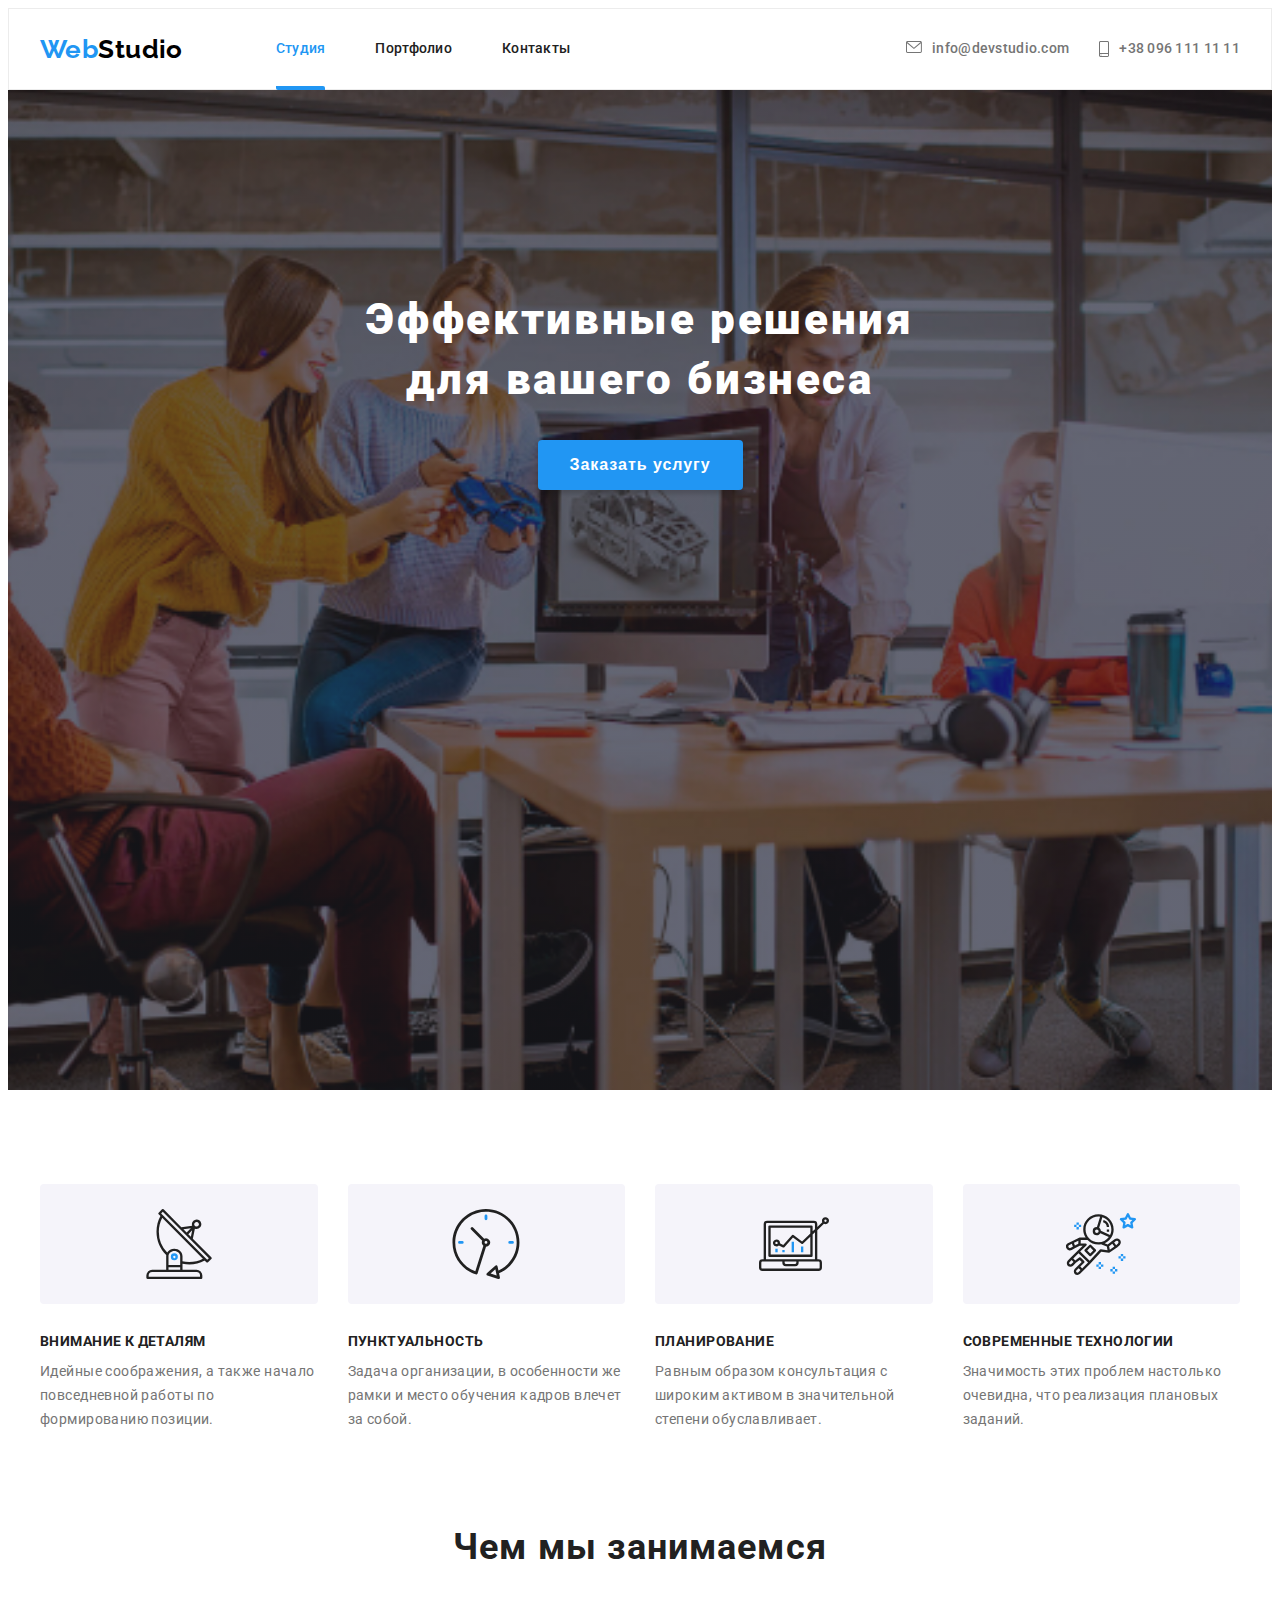
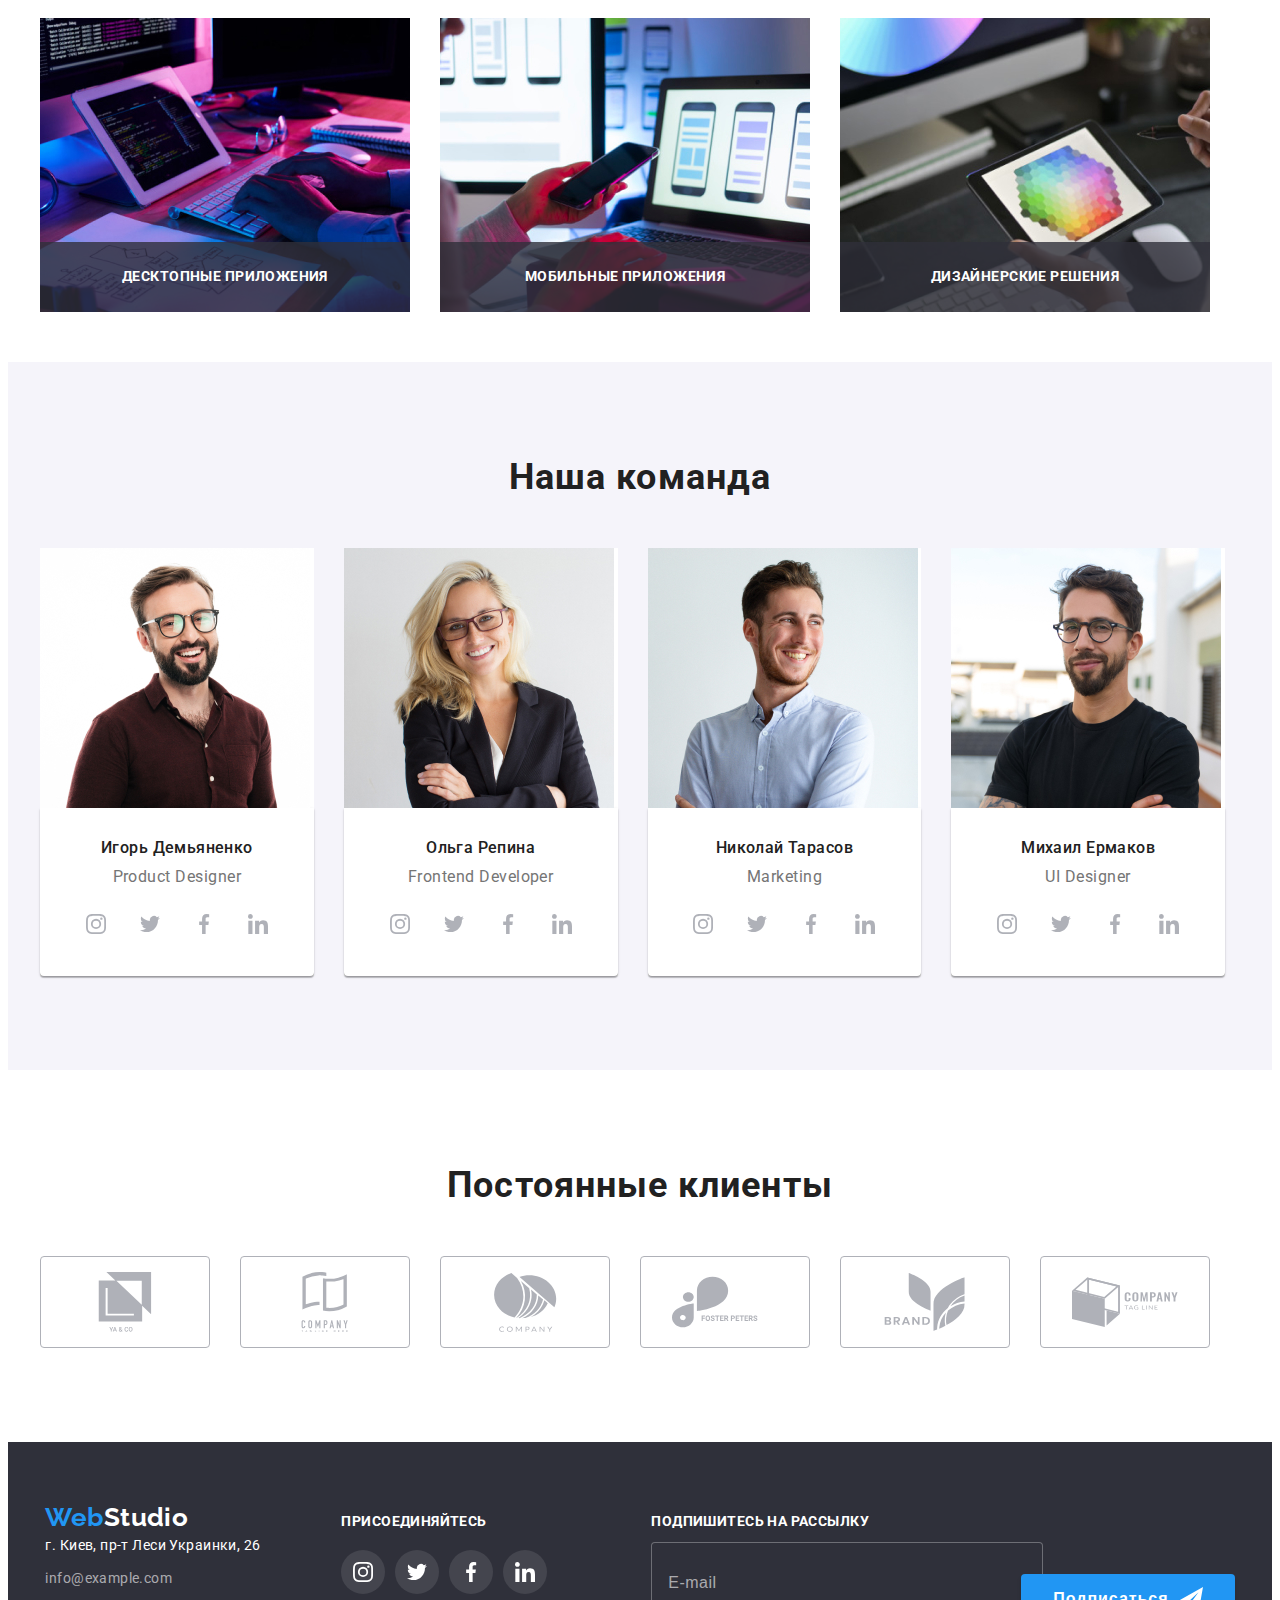
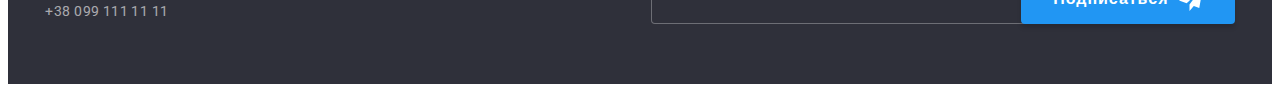
==== commit 3f48a29b: "corrections" ====
--- a/index.html
+++ b/index.html
@@ -42,7 +42,7 @@
                 <div class="contacts-social">
                     <ul class="contacts">
                         <li class="contacts__item tel icon-phone-wrap">
-                            <a class="contacts__link " href="tel:+380961111111 ">
+                            <a class="contacts__link tel" href="tel:+380961111111 ">
                                 <svg class="contacts__icon" width="10" height="16">
                                 <use href="images/sprite.svg#icon-phone">
                                 </use>
@@ -478,7 +478,7 @@
                     </li>
                 </ul>
             </div>
-            <form action="" class="footer-form">
+            <form action="#" class="footer-form">
                 <label class="footer-form__title">Подпишитесь на рассылку
                     <input type="email" name="email" class="footer-form__email" placeholder="E-mail">
                 </label>
@@ -501,7 +501,7 @@
                 </svg>
             </button>
             <b class="modal__header">Оставьте свои данные, мы вам перезвоним</b>
-            <form action="" class="modal-form modal__form">
+            <form action="#" class="modal-form modal__form">
                 <label class="modal-form__input-box">Имя
                     <input type="text" name="name" class="modal-form__input" required>
                     <svg class="modal-form__icon">
--- a/css/main.min.css
+++ b/css/main.min.css
@@ -1,2 +1,2 @@
-:root{--primary-text-color: #757575;--title-text-color: #212121;--accent-color: #2196f3;--primary-white-color: #fff;--title-bgc: #2f303a;--secondary-bgc: #f5f4fa;--box-shadow: 0px 4px 4px rgba(0, 0, 0, 0.15);--contract-color: rgba(255, 255, 255, 0.6);--animation-timing-function: cubic-bezier(0.4, 0, 0.2, 1)}body{background:var(--primary-white-color);color:var(--primary-text-color);font-family:'Roboto', sans-serif;font-size:14px;line-height:1.7;letter-spacing:0.03em}img{display:block;max-width:100%;height:auto}h1,h2,h3,p{margin:0}ul{margin:0;padding:0;list-style:none}.section{padding:60px 0}@media screen and (min-width: 1200px){.section{padding:94px 0}}.container{margin-left:auto;margin-right:auto;padding-left:15px;padding-right:15px}@media screen and (min-width: 480px){.container{width:480px}}@media screen and (min-width: 768px){.container{width:768px}}@media screen and (min-width: 1200px){.container{width:1200px}}.hero-box,.footer{background-color:var(--title-bgc)}.centered{text-align:center}.section__title{font-weight:700;font-size:36px;line-height:1.17;letter-spacing:0.03em;text-align:center;color:var(--title-text-color);margin-top:0}@media screen and (min-width: 1200px){.section__title{font-size:36px;line-height:1.17}}@media screen and (max-width: 1199px){.section__title{font-size:28px;line-height:1.18}}.visually-hidden{position:absolute;clip:rect(0 0 0 0);width:1px;height:1px;margin:-1px}.links{margin-bottom:50px}.header__logo,.footer__logo{font-family:'Raleway';font-weight:700;font-size:26px;line-height:1.19;text-decoration:none}.logo{color:#000000}.logo .logo__first-word{color:var(--accent-color)}@media screen and (min-width: 768px){.header__logo{margin-right:93px;display:-webkit-box;display:-webkit-flex;display:-ms-flexbox;display:flex;-webkit-box-align:center;-webkit-align-items:center;-ms-flex-align:center;align-items:center}}.footer__logo{color:var(--primary-white-color)}@media screen and (max-width: 767px){.footer__logo{margin-bottom:20px}}@media screen and (max-width: 767px){.header{position:relative}}@media screen and (min-width: 768px){.header{border:1px solid #ececec}}@media screen and (min-width: 768px){.container__header{display:-webkit-box;display:-webkit-flex;display:-ms-flexbox;display:flex}}@media screen and (max-width: 767px){.site-nav{display:-webkit-box;display:-webkit-flex;display:-ms-flexbox;display:flex;-webkit-box-align:center;-webkit-align-items:center;-ms-flex-align:center;align-items:center;-webkit-box-pack:justify;-webkit-justify-content:space-between;-ms-flex-pack:justify;justify-content:space-between;min-height:60px}}@media screen and (min-width: 768px){.site-nav{display:-webkit-box;display:-webkit-flex;display:-ms-flexbox;display:flex;-webkit-box-align:center;-webkit-align-items:center;-ms-flex-align:center;align-items:center}}.site-nav__button{display:none}@media screen and (max-width: 767px){.site-nav__button{display:-webkit-inline-box;display:-webkit-inline-flex;display:-ms-inline-flexbox;display:inline-flex;margin:0;padding:0;border:none;background-color:transparent}.site-nav__button .site-nav__icon-cross{display:none}.site-nav__button.is-open .site-nav__icon-cross{display:block}.site-nav__button.is-open .site-nav__icon-menu{display:none}}.menu{font-weight:500;letter-spacing:0.02em;z-index:1}@media screen and (max-width: 767px){.menu{display:none;position:absolute;top:100%;left:0;width:100%;background-color:var(--primary-white-color);padding:48px 40px;font-size:40px;line-height:1.18}.menu.is-open{display:block}}@media screen and (min-width: 768px){.menu{display:-webkit-box;display:-webkit-flex;display:-ms-flexbox;display:flex;-webkit-box-pack:justify;-webkit-justify-content:space-between;-ms-flex-pack:justify;justify-content:space-between;-webkit-box-flex:1;-webkit-flex-grow:1;-ms-flex-positive:1;flex-grow:1}}@media screen and (min-width: 768px){.nav-box{display:-webkit-box;display:-webkit-flex;display:-ms-flexbox;display:flex;-webkit-box-align:center;-webkit-align-items:center;-ms-flex-align:center;align-items:center;-webkit-align-content:center;-ms-flex-line-pack:center;align-content:center}}@media screen and (max-width: 767px){.nav-box__item:not(:last-child){margin-bottom:35px}.nav-box__item:last-child{margin-bottom:302px}}@media screen and (min-width: 768px){.nav-box__item{margin-left:auto}.nav-box__item:not(:last-child){margin-right:50px}}.nav-box__link{text-decoration:none;color:var(--title-text-color);position:relative;-webkit-transition:color 250ms var(--animation-timing-function);-o-transition:color 250ms var(--animation-timing-function);transition:color 250ms var(--animation-timing-function);padding-bottom:32px}.nav-box__link:hover,.nav-box__link:focus{color:var(--accent-color)}@media screen and (min-width: 768px){.nav-box__link{display:block;padding-top:32px;font-size:14px;line-height:1.14}.nav-box__link::after{content:'';position:absolute;left:0;bottom:0;display:block;width:100%;height:4px;-webkit-border-radius:0 2px;border-radius:0 2px;background-color:var(--accent-color);-webkit-transform:scale(0);-ms-transform:scale(0);transform:scale(0);-webkit-transition:-webkit-transform 250ms var(--animation-timing-function);transition:-webkit-transform 250ms var(--animation-timing-function);-o-transition:transform 250ms var(--animation-timing-function);transition:transform 250ms var(--animation-timing-function);transition:transform 250ms var(--animation-timing-function), -webkit-transform 250ms var(--animation-timing-function)}.nav-box__link:hover::after,.nav-box__link:focus::after{-webkit-transform:scale(1);-ms-transform:scale(1);transform:scale(1)}}.nav-box-link__active{color:var(--accent-color)}@media screen and (min-width: 768px){.nav-box-link__active::after{content:'';position:absolute;left:0;bottom:-1px;display:block;width:100%;height:4px;-webkit-border-radius:0 2px;border-radius:0 2px;background-color:var(--accent-color);-webkit-transform:scale(1);-ms-transform:scale(1);transform:scale(1)}}.contacts-social{display:-webkit-box;display:-webkit-flex;display:-ms-flexbox;display:flex;-webkit-box-orient:vertical;-webkit-box-direction:normal;-webkit-flex-direction:column;-ms-flex-direction:column;flex-direction:column;-webkit-justify-content:space-around;-ms-flex-pack:distribute;justify-content:space-around}@media screen and (max-width: 767px){.contacts{display:-webkit-box;display:-webkit-flex;display:-ms-flexbox;display:flex;-webkit-flex-wrap:wrap;-ms-flex-wrap:wrap;flex-wrap:wrap}}@media screen and (min-width: 768px){.contacts{display:-webkit-box;display:-webkit-flex;display:-ms-flexbox;display:flex;-webkit-box-align:start;-webkit-align-items:flex-start;-ms-flex-align:start;align-items:flex-start;-webkit-align-content:center;-ms-flex-line-pack:center;align-content:center;margin-left:auto;-webkit-box-orient:vertical;-webkit-box-direction:reverse;-webkit-flex-direction:column-reverse;-ms-flex-direction:column-reverse;flex-direction:column-reverse;-webkit-justify-content:space-around;-ms-flex-pack:distribute;justify-content:space-around;height:80px}}@media screen and (min-width: 1200px){.contacts{display:-webkit-box;display:-webkit-flex;display:-ms-flexbox;display:flex;-webkit-box-align:center;-webkit-align-items:center;-ms-flex-align:center;align-items:center;-webkit-align-content:center;-ms-flex-line-pack:center;align-content:center;margin-left:auto;-webkit-box-orient:horizontal;-webkit-box-direction:reverse;-webkit-flex-direction:row-reverse;-ms-flex-direction:row-reverse;flex-direction:row-reverse;-webkit-box-pack:center;-webkit-justify-content:center;-ms-flex-pack:center;justify-content:center}}.contact-item{display:-webkit-box;display:-webkit-flex;display:-ms-flexbox;display:flex;-webkit-box-align:center;-webkit-align-items:center;-ms-flex-align:center;align-items:center}@media screen and (max-width: 767px){.contact-item.tel{font-size:34px;line-height:1.18;color:var(--accent-color);margin-bottom:32px}}@media screen and (min-width: 768px){.contact-item{display:-webkit-box;display:-webkit-flex;display:-ms-flexbox;display:flex;-webkit-box-pack:center;-webkit-justify-content:center;-ms-flex-pack:center;justify-content:center}.contact-item.tel{margin-top:10px}}@media screen and (min-width: 1200px){.contact-item.mail{margin-right:30px}}@media screen and (min-width: 1200px){.contacts__item:last-child{margin-right:30px}}.contacts__link{font-size:24px;line-height:1.17;fill:var(--primary-text-color);text-decoration:none;color:var(--primary-text-color);-webkit-transition:color 250ms var(--animation-timing-function),fill 250ms var(--animation-timing-function);-o-transition:color 250ms var(--animation-timing-function),fill 250ms var(--animation-timing-function);transition:color 250ms var(--animation-timing-function),fill 250ms var(--animation-timing-function)}.contacts__link:hover,.contacts__link:focus{color:var(--accent-color)}@media screen and (min-width: 768px){.contacts__link{display:-webkit-box;display:-webkit-flex;display:-ms-flexbox;display:flex;-webkit-box-pack:center;-webkit-justify-content:center;-ms-flex-pack:center;justify-content:center;font-size:12px;line-height:1.17;color:var(--primary-text-color);font-size:14px;line-height:1.14}}.contacts__icon{display:none}@media screen and (min-width: 768px){.contacts__icon{display:block;fill:currentColor;margin-right:10px}.contacts__link:hover .contacts__icon,.contacts__link:focus .contacts__icon{fill:var(--accent-color)}}.social-link{display:none;font-size:18px;line-height:1.22;fill:var(--accent-color);color:var(--accent-color);margin-top:64px}@media screen and (max-width: 767px){.social-link{display:-webkit-box;display:-webkit-flex;display:-ms-flexbox;display:flex}}.social-link__item{padding-left:10px}.social-link__item:not(:last-child){border-right:1px solid rgba(33,33,33,0.2);padding-right:10px}.social-link__link{text-decoration:none;font-size:18px;line-height:1.22;color:var(--accent-color)}.backdrop{position:fixed;top:0;left:0;width:100%;height:100%;background-color:rgba(0,0,0,0.2);cursor:pointer;opacity:1;-webkit-transition:opacity 250ms var(--animation-timing-function),visibility 250ms var(--animation-timing-function);-o-transition:opacity 250ms var(--animation-timing-function),visibility 250ms var(--animation-timing-function);transition:opacity 250ms var(--animation-timing-function),visibility 250ms var(--animation-timing-function);overflow-y:scroll;padding:15}.backdrop.is-hidden{opacity:0;pointer-events:none}.backdrop.is-hidden .modal{-webkit-transform:translate(-50%, -50%) scale(1.1);-ms-transform:translate(-50%, -50%) scale(1.1);transform:translate(-50%, -50%) scale(1.1)}.modal{position:relative;-webkit-transition:-webkit-transform 250ms var(--animation-timing-function);transition:-webkit-transform 250ms var(--animation-timing-function);-o-transition:transform 250ms var(--animation-timing-function);transition:transform 250ms var(--animation-timing-function);transition:transform 250ms var(--animation-timing-function), -webkit-transform 250ms var(--animation-timing-function);padding:40px;background-color:var(--primary-white-color);-webkit-box-shadow:0px 1px 3px rgba(0,0,0,0.12),0px 1px 1px rgba(0,0,0,0.14),0px 2px 1px rgba(0,0,0,0.2);box-shadow:0px 1px 3px rgba(0,0,0,0.12),0px 1px 1px rgba(0,0,0,0.14),0px 2px 1px rgba(0,0,0,0.2);-webkit-border-radius:4px;border-radius:4px}@media screen and (min-width: 530px){.modal{max-width:460px;width:100%;position:absolute;top:50%;left:50%;-webkit-transform:translate(-50%, -50%) scale(1);-ms-transform:translate(-50%, -50%) scale(1);transform:translate(-50%, -50%) scale(1)}}@media screen and (min-width: 1200px){.modal{min-height:581px;max-width:528px}}.modal .modal-close{height:30px;width:30px;-webkit-border-radius:50%;border-radius:50%;background:var(--primary-white-color);border:1px solid rgba(0,0,0,0.1);cursor:pointer;-webkit-transition:fill 250ms var(--animation-timing-function);-o-transition:fill 250ms var(--animation-timing-function);transition:fill 250ms var(--animation-timing-function)}.modal .modal-close:hover{fill:var(--accent-color)}.modal .modal-close.modal__close{position:absolute;top:8px;right:8px}.modal .modal__cross{color:#000000;-webkit-box-align:center;-webkit-align-items:center;-ms-flex-align:center;align-items:center;-webkit-box-pack:center;-webkit-justify-content:center;-ms-flex-pack:center;justify-content:center;-webkit-transition:color 250ms var(--animation-timing-function);-o-transition:color 250ms var(--animation-timing-function);transition:color 250ms var(--animation-timing-function)}.modal .modal__header{font-weight:700;font-size:20px;line-height:1.15;text-align:center;letter-spacing:0.03em;color:var(--title-text-color);margin-bottom:12px}.modal .modal__form{margin-top:12px}.modal .modal-form__input-box{display:block;position:relative;font-size:12px;line-height:1.16;letter-spacing:0.01em;color:var(--primary-text-color);margin-bottom:10px}.modal-form__input,.form-message{width:100%;height:40px;border:1px solid rgba(33,33,33,0.2);-webkit-box-sizing:border-box;box-sizing:border-box;-webkit-border-radius:4px;border-radius:4px;margin-top:4px;padding:0 10px 0 35px}.modal-form__input:focus,.form-message:focus{outline:none;border:1px solid var(--accent-color)}.modal-form__input:focus ~ .modal-form__icon{fill:var(--accent-color)}.modal-form__icon{display:block;position:absolute;top:50%;left:10px;width:18px;height:18px;color:var(--title-text-color);-webkit-transition:border 250ms var(--animation-timing-function),fill 250ms var(--animation-timing-function);-o-transition:border 250ms var(--animation-timing-function),fill 250ms var(--animation-timing-function);transition:border 250ms var(--animation-timing-function),fill 250ms var(--animation-timing-function)}.form-message{display:block;font-family:inherit;resize:none;height:120px;padding:12px 16px}.form-message::-webkit-input-placeholder{color:rgba(117,117,117,0.5)}.form-message:-ms-input-placeholder{color:rgba(117,117,117,0.5)}.form-message::-ms-input-placeholder{color:rgba(117,117,117,0.5)}.form-message::placeholder{color:rgba(117,117,117,0.5)}.policy-box{display:-webkit-box;display:-webkit-flex;display:-ms-flexbox;display:flex;-webkit-box-align:center;-webkit-align-items:center;-ms-flex-align:center;align-items:center;-webkit-box-pack:center;-webkit-justify-content:center;-ms-flex-pack:center;justify-content:center;width:100%;font-size:14px;line-height:1.71;letter-spacing:0.03em;color:var(--primary-text-color);margin-bottom:30px}.policy-box__checkbox{position:absolute;width:1px;height:1px;margin:-1px;border:0px;padding:0px;clip:rect(0 0 0 0);overflow:hidden}.policy-box__icon-check{width:16px;height:16px;border:2px solid var(--title-text-color);-webkit-border-radius:2px;border-radius:2px;margin-right:10px;background-color:var(--primary-white-color)}.policy-box__checkbox:checked+.policy-box__icon-check{background-color:var(--accent-color);-webkit-background-origin:border-box;background-origin:border-box;border-color:var(--accent-color)}.policy-box a{color:var(--accent-color);text-decoration:underline}.policy-box__button-submit{display:block;margin:0 auto;-webkit-border-radius:4px;border-radius:4px;border:none;height:50px;min-width:200px;text-align:center;color:var(--primary-white-color);background-color:var(--accent-color);cursor:pointer;font-weight:700;font-size:16px;line-height:1.88;text-decoration:none;letter-spacing:0.06em;-webkit-transition:background-color 250ms var(--animation-timing-function),-webkit-box-shadow 250ms var(--animation-timing-function);transition:background-color 250ms var(--animation-timing-function),-webkit-box-shadow 250ms var(--animation-timing-function);-o-transition:background-color 250ms var(--animation-timing-function),box-shadow 250ms var(--animation-timing-function);transition:background-color 250ms var(--animation-timing-function),box-shadow 250ms var(--animation-timing-function);transition:background-color 250ms var(--animation-timing-function),box-shadow 250ms var(--animation-timing-function),-webkit-box-shadow 250ms var(--animation-timing-function)}.policy-box__button-submit:hover,.policy-box__button-submit:focus{cursor:pointer;background-color:#1b71b8;-webkit-box-shadow:var(--box-shadow);box-shadow:var(--box-shadow)}.hero-box{text-align:center}@media screen and (min-width: 360px){.hero-box{padding:118px 60px}}@media screen and (min-width: 768px){.hero-box{padding:118px 204px}}@media screen and (min-width: 1200px){.hero-box{padding-top:200px;padding-bottom:200px}}@media screen and (max-width: 767px){.hero__container{width:100%}}.hero-box__title{margin-bottom:30px;color:var(--primary-white-color);font-weight:900;letter-spacing:0.06em}@media screen and (max-width: 1199px){.hero-box__title{font-size:26px;line-height:1.62;text-align:center}}@media screen and (min-width: 1200px){.hero-box__title{font-size:44px;line-height:1.36}}.overlay{margin-left:auto;margin-right:auto;background-image:-webkit-gradient(linear, left top, right top, from(rgba(47,48,58,0.4)), to(rgba(47,48,58,0.4))),url(../images/hero-box.jpg);background-image:-webkit-linear-gradient(left, rgba(47,48,58,0.4), rgba(47,48,58,0.4)),url(../images/hero-box.jpg);background-image:-o-linear-gradient(left, rgba(47,48,58,0.4), rgba(47,48,58,0.4)),url(../images/hero-box.jpg);background-image:linear-gradient(to right, rgba(47,48,58,0.4), rgba(47,48,58,0.4)),url(../images/hero-box.jpg);background-repeat:no-repeat;background-position:center;-webkit-background-size:cover;background-size:cover}@media screen and (min-width: 1200px){.overlay{background-image:-webkit-gradient(linear, left top, right top, from(rgba(47,48,58,0.4)), to(rgba(47,48,58,0.4))),url(../images/header/Img_pc@1x.jpg);background-image:-webkit-linear-gradient(left, rgba(47,48,58,0.4), rgba(47,48,58,0.4)),url(../images/header/Img_pc@1x.jpg);background-image:-o-linear-gradient(left, rgba(47,48,58,0.4), rgba(47,48,58,0.4)),url(../images/header/Img_pc@1x.jpg);background-image:linear-gradient(to right, rgba(47,48,58,0.4), rgba(47,48,58,0.4)),url(../images/header/Img_pc@1x.jpg);height:600px;max-width:1600px}}@media screen and (min-width: 1200px) and (min-device-pixel-ratio: 2), screen and (min-width: 1200px) and (-webkit-min-device-pixel-ratio: 2), screen and (min-width: 1200px) and (-o-min-device-pixel-ratio: 2/1), screen and (min-width: 1200px) and (min-resolution: 192dpi), screen and (min-width: 1200px) and (min-resolution: 2dppx){.overlay{background-image:-webkit-gradient(linear, left top, right top, from(rgba(47,48,58,0.4)), to(rgba(47,48,58,0.4))),url(../images/header/Img_pc@2x.jpg);background-image:-webkit-linear-gradient(left, rgba(47,48,58,0.4), rgba(47,48,58,0.4)),url(../images/header/Img_pc@2x.jpg);background-image:-o-linear-gradient(left, rgba(47,48,58,0.4), rgba(47,48,58,0.4)),url(../images/header/Img_pc@2x.jpg);background-image:linear-gradient(to right, rgba(47,48,58,0.4), rgba(47,48,58,0.4)),url(../images/header/Img_pc@2x.jpg)}}@media screen and (min-width: 768px){.overlay{background-image:-webkit-gradient(linear, left top, right top, from(rgba(47,48,58,0.4)), to(rgba(47,48,58,0.4))),url(../images/header/Header_img_tab@1x.jpg);background-image:-webkit-linear-gradient(left, rgba(47,48,58,0.4), rgba(47,48,58,0.4)),url(../images/header/Header_img_tab@1x.jpg);background-image:-o-linear-gradient(left, rgba(47,48,58,0.4), rgba(47,48,58,0.4)),url(../images/header/Header_img_tab@1x.jpg);background-image:linear-gradient(to right, rgba(47,48,58,0.4), rgba(47,48,58,0.4)),url(../images/header/Header_img_tab@1x.jpg)}}@media screen and (min-width: 768px) and (min-device-pixel-ratio: 2), screen and (min-width: 768px) and (-webkit-min-device-pixel-ratio: 2), screen and (min-width: 768px) and (-o-min-device-pixel-ratio: 2/1), screen and (min-width: 768px) and (min-resolution: 192dpi), screen and (min-width: 768px) and (min-resolution: 2dppx){.overlay{background-image:-webkit-gradient(linear, left top, right top, from(rgba(47,48,58,0.4)), to(rgba(47,48,58,0.4))),url(../images/header/Header_img_tab@2x.jpg);background-image:-webkit-linear-gradient(left, rgba(47,48,58,0.4), rgba(47,48,58,0.4)),url(../images/header/Header_img_tab@2x.jpg);background-image:-o-linear-gradient(left, rgba(47,48,58,0.4), rgba(47,48,58,0.4)),url(../images/header/Header_img_tab@2x.jpg);background-image:linear-gradient(to right, rgba(47,48,58,0.4), rgba(47,48,58,0.4)),url(../images/header/Header_img_tab@2x.jpg)}}@media screen and (min-width: 320px){.overlay{background-image:-webkit-gradient(linear, left top, right top, from(rgba(47,48,58,0.4)), to(rgba(47,48,58,0.4))),url(../images/header/Header_img_tel@1x.jpg);background-image:-webkit-linear-gradient(left, rgba(47,48,58,0.4), rgba(47,48,58,0.4)),url(../images/header/Header_img_tel@1x.jpg);background-image:-o-linear-gradient(left, rgba(47,48,58,0.4), rgba(47,48,58,0.4)),url(../images/header/Header_img_tel@1x.jpg);background-image:linear-gradient(to right, rgba(47,48,58,0.4), rgba(47,48,58,0.4)),url(../images/header/Header_img_tel@1x.jpg)}}@media screen and (min-width: 320px) and (min-device-pixel-ratio: 2), screen and (min-width: 320px) and (-webkit-min-device-pixel-ratio: 2), screen and (min-width: 320px) and (-o-min-device-pixel-ratio: 2/1), screen and (min-width: 320px) and (min-resolution: 192dpi), screen and (min-width: 320px) and (min-resolution: 2dppx){.overlay{background-image:-webkit-gradient(linear, left top, right top, from(rgba(47,48,58,0.4)), to(rgba(47,48,58,0.4))),url(../images/header/Header_img_tel@2x.jpg);background-image:-webkit-linear-gradient(left, rgba(47,48,58,0.4), rgba(47,48,58,0.4)),url(../images/header/Header_img_tel@2x.jpg);background-image:-o-linear-gradient(left, rgba(47,48,58,0.4), rgba(47,48,58,0.4)),url(../images/header/Header_img_tel@2x.jpg);background-image:linear-gradient(to right, rgba(47,48,58,0.4), rgba(47,48,58,0.4)),url(../images/header/Header_img_tel@2x.jpg)}}.hero-box__button{display:inline-block;border:transparent;-webkit-box-shadow:var(--box-shadow);box-shadow:var(--box-shadow);-webkit-border-radius:4px;border-radius:4px;padding:10px 32px;min-width:200px;text-align:center;color:var(--primary-white-color);background-color:var(--accent-color);cursor:pointer;font-weight:700;font-size:16px;line-height:1.88;text-decoration:none;letter-spacing:0.06em;-webkit-transition:background-color 250ms var(--animation-timing-function);-o-transition:background-color 250ms var(--animation-timing-function);transition:background-color 250ms var(--animation-timing-function)}@media screen and (min-width: 768px){.benefits-list{display:-webkit-box;display:-webkit-flex;display:-ms-flexbox;display:flex;-webkit-flex-wrap:wrap;-ms-flex-wrap:wrap;flex-wrap:wrap;margin:-15px}}@media screen and (min-width: 1200px){.benefits-list{margin:-15px}}@media screen and (max-width: 767px){.benefits-list__item:not(:last-child){margin-bottom:30px}}@media screen and (min-width: 768px){.benefits-list__item{width:-webkit-calc((100% - 4 * 15px) / 2);width:calc((100% - 4 * 15px) / 2);margin:15px}}@media screen and (min-width: 1200px){.benefits-list__item{width:-webkit-calc((100% - 8 * 15px) / 4);width:calc((100% - 8 * 15px) / 4);margin:15px}}.benefits-list__box{display:-webkit-box;display:-webkit-flex;display:-ms-flexbox;display:flex;-webkit-box-pack:center;-webkit-justify-content:center;-ms-flex-pack:center;justify-content:center;margin-bottom:30px;height:120px;background-color:var(--secondary-bgc);-webkit-border-radius:4px;border-radius:4px;fill:var(--title-text-color)}.benefits-list__icon{display:-webkit-box;display:-webkit-flex;display:-ms-flexbox;display:flex;width:70px;fill:var(--title-text-color);-webkit-background-size:contain;background-size:contain;background-repeat:no-repeat}.benefits-list__title{margin-bottom:10px;font-weight:700;font-size:14px;line-height:1.14;letter-spacing:0.03em;color:var(--title-text-color);text-transform:uppercase}@media screen and (max-width: 767px){.benefits-list__title{display:-webkit-box;display:-webkit-flex;display:-ms-flexbox;display:flex;-webkit-box-pack:center;-webkit-justify-content:center;-ms-flex-pack:center;justify-content:center}}.benefits-list__text{font-weight:400;font-size:14px;line-height:1.71;margin-top:0;margin-bottom:0;padding-top:0;letter-spacing:0.03em;color:var(--primary-text-color)}.work__title{margin-bottom:50px}.works{padding-top:0}.section__no-padding-top{display:block;margin-bottom:50px;padding-top:0;padding-bottom:0}@media screen and (max-width: 1199px){.section__no-padding-top{display:none}}.works-list{display:-webkit-box;display:-webkit-flex;display:-ms-flexbox;display:flex;-webkit-flex-wrap:wrap;-ms-flex-wrap:wrap;flex-wrap:wrap}.works-list__item{position:relative}.works-list__item+.works-list__item{margin-left:30px}.works-list__img{-webkit-background-size:cover;background-size:cover}.works-list__text{display:-webkit-box;display:-webkit-flex;display:-ms-flexbox;display:flex;-webkit-box-pack:center;-webkit-justify-content:center;-ms-flex-pack:center;justify-content:center;-webkit-box-align:center;-webkit-align-items:center;-ms-flex-align:center;align-items:center;position:absolute;bottom:0;left:0;height:70px;width:100%;background:rgba(47,48,58,0.8);font-weight:700;font-size:14px;line-height:1.14;letter-spacing:0.03em;color:var(--primary-white-color);text-transform:uppercase}.team{background:var(--secondary-bgc)}.section-team{margin-bottom:30px}@media screen and (min-width: 1200px){.section-team{margin-bottom:50px}}.title-team{letter-spacing:0.03em;text-align:center;color:var(--title-text-color)}@media screen and (min-width: 768px){.team-list{display:-webkit-box;display:-webkit-flex;display:-ms-flexbox;display:flex;-webkit-flex-wrap:wrap;-ms-flex-wrap:wrap;flex-wrap:wrap;margin:-15px}}.team-list__item{background-color:var(--primary-white-color)}@media screen and (max-width: 1199px){.team-list__item:not(:last-child){margin-bottom:30px}}@media screen and (min-width: 768px){.team-list__item{width:-webkit-calc((100% - 4 * 15px) / 2);width:calc((100% - 4 * 15px) / 2)}.team-list__item+.team-list__item{margin-left:30px}}@media screen and (min-width: 1200px){.team-list__item{width:-webkit-calc((100% - 8 * 15px) / 4);width:calc((100% - 8 * 15px) / 4)}}.team-list_img{-webkit-background-size:cover;background-size:cover;background-position:center}.team-list__box{padding-top:30px;padding-bottom:30px;-webkit-border-radius:0px 0px 4px 4px;border-radius:0px 0px 4px 4px;-webkit-box-shadow:0px 1px 3px rgba(0,0,0,0.12),0px 1px 1px rgba(0,0,0,0.14),0px 2px 1px rgba(0,0,0,0.2);box-shadow:0px 1px 3px rgba(0,0,0,0.12),0px 1px 1px rgba(0,0,0,0.14),0px 2px 1px rgba(0,0,0,0.2)}.team-list__title,.team-list__text{font-weight:500;font-size:16px;line-height:1.19;margin-bottom:16px}.team-list__title{margin-bottom:10px}@media screen and (max-width: 767px){.team-list__title{display:-webkit-box;display:-webkit-flex;display:-ms-flexbox;display:flex;-webkit-box-pack:center;-webkit-justify-content:center;-ms-flex-pack:center;justify-content:center}}.team-list__text{font-weight:400;margin-top:0;padding-top:0;letter-spacing:0.03em;color:var(--primary-text-color)}.social{display:-webkit-box;display:-webkit-flex;display:-ms-flexbox;display:flex;-webkit-flex-wrap:wrap;-ms-flex-wrap:wrap;flex-wrap:wrap;-webkit-box-align:center;-webkit-align-items:center;-ms-flex-align:center;align-items:center;-webkit-box-pack:center;-webkit-justify-content:center;-ms-flex-pack:center;justify-content:center}.social__item:not(:last-child){margin-right:10px}.social__link{display:-webkit-box;display:-webkit-flex;display:-ms-flexbox;display:flex;-webkit-box-align:center;-webkit-align-items:center;-ms-flex-align:center;align-items:center;-webkit-box-pack:center;-webkit-justify-content:center;-ms-flex-pack:center;justify-content:center;width:44px;height:44px;-webkit-border-radius:50%;border-radius:50%;color:#afb1b8;-webkit-transition:color 250ms var(--animation-timing-function),background-color 250ms var(--animation-timing-function);-o-transition:color 250ms var(--animation-timing-function),background-color 250ms var(--animation-timing-function);transition:color 250ms var(--animation-timing-function),background-color 250ms var(--animation-timing-function)}.social__link:hover,.social__link:focus{color:var(--primary-white-color);background-color:var(--accent-color)}.social__icon{display:-webkit-box;display:-webkit-flex;display:-ms-flexbox;display:flex;fill:currentColor;width:20px;height:20px}.clients__section{margin-bottom:30px}@media screen and (min-width: 1200px){.clients__section{margin-bottom:50px}}.clients-list{display:-webkit-box;display:-webkit-flex;display:-ms-flexbox;display:flex;-webkit-flex-wrap:wrap;-ms-flex-wrap:wrap;flex-wrap:wrap;margin:-15px}@media screen and (min-width: 768px){.clients-list{margin:-15px}}.clients-list__item{display:-webkit-box;display:-webkit-flex;display:-ms-flexbox;display:flex;-webkit-box-pack:center;-webkit-justify-content:center;-ms-flex-pack:center;justify-content:center;-webkit-box-align:center;-webkit-align-items:center;-ms-flex-align:center;align-items:center;width:-webkit-calc((100% - 4 * 15px) / 2);width:calc((100% - 4 * 15px) / 2);margin:15px}@media screen and (max-width: 767px){.clients-list__item:not(:last-child){margin-bottom:30px}}@media screen and (min-width: 768px){.clients-list__item{width:-webkit-calc((100% - 6 * 15px) / 3);width:calc((100% - 6 * 15px) / 3);margin:15px}}@media screen and (min-width: 1200px){.clients-list__item{width:170px;margin:15px}}.clients-list__link{display:-webkit-box;display:-webkit-flex;display:-ms-flexbox;display:flex;-webkit-box-pack:center;-webkit-justify-content:center;-ms-flex-pack:center;justify-content:center;-webkit-box-align:center;-webkit-align-items:center;-ms-flex-align:center;align-items:center;width:100%;height:92px;border:1px solid #afb1b8;border-color:#afb1b8;-webkit-box-sizing:border-box;box-sizing:border-box;-webkit-border-radius:4px;border-radius:4px;color:#afb1b8;-webkit-transition:color 250ms var(--animation-timing-function),border-color 250ms var(--animation-timing-function);-o-transition:color 250ms var(--animation-timing-function),border-color 250ms var(--animation-timing-function);transition:color 250ms var(--animation-timing-function),border-color 250ms var(--animation-timing-function)}.clients-list__link:hover,.clients-list__link:focus{color:var(--accent-color);border-color:var(--accent-color)}@media screen and (min-width: 1200px){.clients-list__link{width:170px}}.clients-list__icon{fill:currentColor}.footer{padding:60px 0}.footer__container{text-align:center}@media (min-width: 768px) and (max-width: 1199px){.footer__container{display:-webkit-box;display:-webkit-flex;display:-ms-flexbox;display:flex;-webkit-flex-wrap:wrap;-ms-flex-wrap:wrap;flex-wrap:wrap;-webkit-justify-content:space-around;-ms-flex-pack:distribute;justify-content:space-around}}@media screen and (min-width: 1200px){.footer__container{display:-webkit-box;display:-webkit-flex;display:-ms-flexbox;display:flex;-webkit-box-flex:1;-webkit-flex-grow:1;-ms-flex-positive:1;flex-grow:1;-webkit-box-align:baseline;-webkit-align-items:baseline;-ms-flex-align:baseline;align-items:baseline;text-align:left}}@media screen and (max-width: 1199px){.footer-box{text-align:center}}@media screen and (min-width: 768px){.footer-box__item:not(:last-child){margin-bottom:9px}}@media screen and (max-width: 1199px){.footer-box__item:not(:last-child){margin-bottom:8px}}@media screen and (max-width: 1199px){.footer-box__item:last-child{margin-bottom:60px}}.footer-box__address,.footer-box__contact{font-size:14px;line-height:1.71;letter-spacing:0.03em;font-style:normal;text-decoration:none;-webkit-text-decoration-style:none;text-decoration-style:none}.footer-box__address{color:var(--primary-white-color)}.footer-box__contact{color:var(--contract-color)}@media screen and (min-width: 1200px){.footer-box{margin-right:70px}}.footer-submit-box__title{font-family:Roboto;font-weight:700;font-size:14px;line-height:1.14;letter-spacing:0.03em;text-transform:uppercase;color:var(--primary-white-color);margin-bottom:20px}.footer-submit-box__list{display:-webkit-box;display:-webkit-flex;display:-ms-flexbox;display:flex;-webkit-flex-wrap:wrap;-ms-flex-wrap:wrap;flex-wrap:wrap;-webkit-box-align:center;-webkit-align-items:center;-ms-flex-align:center;align-items:center;-webkit-box-pack:center;-webkit-justify-content:center;-ms-flex-pack:center;justify-content:center}@media screen and (min-width: 768px){.footer-submit-box__list{-webkit-box-pack:center;-webkit-justify-content:center;-ms-flex-pack:center;justify-content:center}}@media screen and (min-width: 1200px){.footer-submit-box__list{margin-right:93px}}.footer-submit-box__item:not(:last-child){margin-right:10px}.footer-submit-box__link{display:-webkit-box;display:-webkit-flex;display:-ms-flexbox;display:flex;-webkit-box-align:center;-webkit-align-items:center;-ms-flex-align:center;align-items:center;-webkit-box-pack:center;-webkit-justify-content:center;-ms-flex-pack:center;justify-content:center;width:44px;height:44px;-webkit-border-radius:50%;border-radius:50%;background:rgba(255,255,255,0.1);color:var(--primary-white-color);-webkit-transition:background-color 250ms var(--animation-timing-function);-o-transition:background-color 250ms var(--animation-timing-function);transition:background-color 250ms var(--animation-timing-function)}.footer-submit-box__link:hover,.footer-submit-box__link:focus{cursor:pointer;background-color:var(--accent-color)}.footer-submit-box__icon{display:-webkit-box;display:-webkit-flex;display:-ms-flexbox;display:flex;fill:currentColor;width:20px;height:20px}@media screen and (min-width: 360px){.footer-form{margin-top:60px}}@media screen and (max-width: 767px){.footer-form{-webkit-box-align:center;-webkit-align-items:center;-ms-flex-align:center;align-items:center;text-align:center;-webkit-align-content:center;-ms-flex-line-pack:center;align-content:center}}@media screen and (min-width: 768px){.footer-form{display:-webkit-box;display:-webkit-flex;display:-ms-flexbox;display:flex;-webkit-box-align:end;-webkit-align-items:flex-end;-ms-flex-align:end;align-items:flex-end;-webkit-flex-wrap:wrap;-ms-flex-wrap:wrap;flex-wrap:wrap}}@media screen and (max-width: 1199px){.footer-form{-webkit-box-orient:vertical;-webkit-box-direction:normal;-webkit-flex-direction:column;-ms-flex-direction:column;flex-direction:column}}.footer-form__title{display:block;font-weight:700;font-size:14px;line-height:1.14;letter-spacing:0.03em;text-transform:uppercase;color:var(--primary-white-color);-webkit-box-pack:center;-webkit-justify-content:center;-ms-flex-pack:center;justify-content:center;-webkit-box-align:center;-webkit-align-items:center;-ms-flex-align:center;align-items:center}@media screen and (max-width: 767px){.footer-form__title{display:-webkit-box;display:-webkit-flex;display:-ms-flexbox;display:flex}}@media screen and (max-width: 1199px){.footer-form__title{text-align:center;-webkit-flex-wrap:wrap;-ms-flex-wrap:wrap;flex-wrap:wrap}}@media screen and (min-width: 1200px){.footer-form__title{width:358px}}.footer-form__email{padding:15px 16px;width:100%;height:50px;border:1px solid rgba(255,255,255,0.3);-webkit-box-shadow:drop-shadow(0px 4px 4px rgba(0,0,0,0.15));box-shadow:drop-shadow(0px 4px 4px rgba(0,0,0,0.15));-webkit-border-radius:4px;border-radius:4px;background:var(--title-bgc)}@media screen and (min-width: 768px){.footer-form__email{-webkit-box-align:end;-webkit-align-items:flex-end;-ms-flex-align:end;align-items:flex-end;margin-top:12px}}@media screen and (max-width: 1199px){.footer-form__email{-webkit-box-pack:center;-webkit-justify-content:center;-ms-flex-pack:center;justify-content:center;margin-top:20px;margin-bottom:20px}}@media screen and (min-width: 1200px){.footer-form__email{width:358px}}.footer-form__email::-webkit-input-placeholder{font-size:16px;line-height:1.25;display:-webkit-box;display:-webkit-flex;display:flex;-webkit-box-align:center;-webkit-align-items:center;align-items:center;letter-spacing:0.03em;color:rgba(255,255,255,0.6)}.footer-form__email:-ms-input-placeholder{font-size:16px;line-height:1.25;display:-ms-flexbox;display:flex;-ms-flex-align:center;align-items:center;letter-spacing:0.03em;color:rgba(255,255,255,0.6)}.footer-form__email::-ms-input-placeholder{font-size:16px;line-height:1.25;display:-ms-flexbox;display:flex;-ms-flex-align:center;align-items:center;letter-spacing:0.03em;color:rgba(255,255,255,0.6)}.footer-form__email::placeholder{font-size:16px;line-height:1.25;display:-webkit-box;display:-webkit-flex;display:-ms-flexbox;display:flex;-webkit-box-align:center;-webkit-align-items:center;-ms-flex-align:center;align-items:center;letter-spacing:0.03em;color:rgba(255,255,255,0.6)}.footer-form__button-submit{min-width:200px;height:50px;margin-left:12px;-webkit-box-shadow:var(--box-shadow);box-shadow:var(--box-shadow);-webkit-border-radius:4px;border-radius:4px;border:transparent;padding:10px 32px;color:var(--primary-white-color);background-color:var(--accent-color);cursor:pointer;font-weight:700;font-size:16px;line-height:1.88;text-decoration:none;letter-spacing:0.06em}@media screen and (max-width: 1199px){.footer-form__button-submit{margin-left:auto;margin-right:auto}}.button-submit{display:-webkit-box;display:-webkit-flex;display:-ms-flexbox;display:flex;-webkit-box-align:center;-webkit-align-items:center;-ms-flex-align:center;align-items:center;-webkit-box-pack:center;-webkit-justify-content:center;-ms-flex-pack:center;justify-content:center;text-align:center;-webkit-transition:background-color 250ms var(--animation-timing-function);-o-transition:background-color 250ms var(--animation-timing-function);transition:background-color 250ms var(--animation-timing-function)}.footer-form__icon-send{width:24px;height:24px;margin-left:10px;fill:var(--primary-white-color);-webkit-background-origin:border-box;background-origin:border-box}.filter{font-size:16px;line-height:1.63;letter-spacing:0.03em;display:-webkit-box;display:-webkit-flex;display:-ms-flexbox;display:flex;cursor:pointer;-webkit-flex-wrap:wrap;-ms-flex-wrap:wrap;flex-wrap:wrap}@media screen and (max-width: 767px){.filter.links{margin-bottom:40px}}@media screen and (min-width: 768px){.filter.links{margin-bottom:30px}}@media screen and (min-width: 1200px){.filter.links{margin-bottom:50px}}@media screen and (min-width: 768px){.filter{-webkit-box-pack:center;-webkit-justify-content:center;-ms-flex-pack:center;justify-content:center}}@media screen and (max-width: 767px){.filter__item{margin-bottom:15px}}.filter__item:not(:last-child){margin-right:8px}.filter__button{min-width:73px;padding:6px 22px;-webkit-border-radius:4px;border-radius:4px;font-weight:500;text-decoration:none;border:transparent;color:var(--title-text-color);background-color:var(--secondary-bgc);-webkit-transition:color 250ms var(--animation-timing-function),background-color 250ms var(--animation-timing-function),-webkit-box-shadow 250ms var(--animation-timing-function);transition:color 250ms var(--animation-timing-function),background-color 250ms var(--animation-timing-function),-webkit-box-shadow 250ms var(--animation-timing-function);-o-transition:color 250ms var(--animation-timing-function),background-color 250ms var(--animation-timing-function),box-shadow 250ms var(--animation-timing-function);transition:color 250ms var(--animation-timing-function),background-color 250ms var(--animation-timing-function),box-shadow 250ms var(--animation-timing-function);transition:color 250ms var(--animation-timing-function),background-color 250ms var(--animation-timing-function),box-shadow 250ms var(--animation-timing-function),-webkit-box-shadow 250ms var(--animation-timing-function)}.filter__button:hover,.filter__button:focus{cursor:pointer;color:var(--primary-white-color);background-color:var(--accent-color);-webkit-box-shadow:0px 3px 1px rgba(0,0,0,0.1),0px 1px 2px rgba(0,0,0,0.08),0px 2px 2px rgba(0,0,0,0.12);box-shadow:0px 3px 1px rgba(0,0,0,0.1),0px 1px 2px rgba(0,0,0,0.08),0px 2px 2px rgba(0,0,0,0.12)}.project-list{margin-top:50px}@media (min-width: 768px) and (max-width: 1199px){.project-list{margin:-15px}}@media screen and (min-width: 768px){.project-list{display:-webkit-box;display:-webkit-flex;display:-ms-flexbox;display:flex;-webkit-flex-wrap:wrap;-ms-flex-wrap:wrap;flex-wrap:wrap}}@media screen and (max-width: 768px){.project-list__item:not(:last-child){margin-right:0;margin-bottom:30px}}@media (min-width: 768px) and (max-width: 1199px){.project-list__item:not(:last-child){margin-bottom:30px}}@media (min-width: 768px) and (max-width: 1199px){.project-list__item{width:-webkit-calc((100% - 4 * 15px) / 2);width:calc((100% - 4 * 15px) / 2);margin:15px}}@media screen and (min-width: 1200px){.project-list__item{margin-right:30px}.project-list__item:nth-child(3n){margin-right:0}.project-list__item:not(:nth-last-child(-n+3)){margin-bottom:30px}}.project-list__link{display:block;text-decoration:none;-webkit-transition:-webkit-box-shadow 250ms var(--animation-timing-function);transition:-webkit-box-shadow 250ms var(--animation-timing-function);-o-transition:box-shadow 250ms var(--animation-timing-function);transition:box-shadow 250ms var(--animation-timing-function);transition:box-shadow 250ms var(--animation-timing-function), -webkit-box-shadow 250ms var(--animation-timing-function)}.project-list__link:hover,.project-list__link:focus{-webkit-box-shadow:0px 1px 1px rgba(0,0,0,0.12),0px 4px 4px rgba(0,0,0,0.06),1px 4px 6px rgba(0,0,0,0.16);box-shadow:0px 1px 1px rgba(0,0,0,0.12),0px 4px 4px rgba(0,0,0,0.06),1px 4px 6px rgba(0,0,0,0.16)}.project-list__description{overflow:hidden;position:relative}.project-list__description:hover,.project-list__description:focus{-webkit-transform:translateY(0);-ms-transform:translateY(0);transform:translateY(0)}.project-list__text{display:inline-block;position:absolute;content:'';top:0;left:0;width:100%;height:100%;padding:63px 24px;background-color:rgba(33,150,243,0.9);-webkit-transform:translateY(100%);-ms-transform:translateY(100%);transform:translateY(100%);-webkit-transition:-webkit-transform 250ms var(--animation-timing-function) 250ms;transition:-webkit-transform 250ms var(--animation-timing-function) 250ms;-o-transition:transform 250ms var(--animation-timing-function) 250ms;transition:transform 250ms var(--animation-timing-function) 250ms;transition:transform 250ms var(--animation-timing-function) 250ms, -webkit-transform 250ms var(--animation-timing-function) 250ms;font-size:18px;line-height:1.56;letter-spacing:0.03em;color:var(--primary-white-color)}.project-list__link:hover .project-list__text,.project-list__link:focus .project-list__text{-webkit-transform:translateY(0);-ms-transform:translateY(0);transform:translateY(0)}.project-box{padding-top:20px;padding-bottom:20px;padding-left:24px;padding-right:24px;border-left:1px solid #eeeeee;border-right:1px solid #eeeeee;border-bottom:1px solid #eeeeee}.project-box__title{margin-bottom:4px;font-weight:700;font-size:18px;line-height:2;letter-spacing:0.06em;color:var(--title-text-color)}@media (min-width: 768px) and (min-width: 1199px){.project-box__title{display:-webkit-box;display:-webkit-flex;display:-ms-flexbox;display:flex;-webkit-box-pack:center;-webkit-justify-content:center;-ms-flex-pack:center;justify-content:center}}.project-box__text{margin-top:0;margin-bottom:0;font-size:16px;line-height:1.88;letter-spacing:0.03em;color:var(--primary-text-color)}
+:root{--primary-text-color: #757575;--title-text-color: #212121;--accent-color: #2196f3;--primary-white-color: #fff;--title-bgc: #2f303a;--secondary-bgc: #f5f4fa;--box-shadow: 0px 4px 4px rgba(0, 0, 0, 0.15);--contract-color: rgba(255, 255, 255, 0.6);--animation-timing-function: cubic-bezier(0.4, 0, 0.2, 1)}body{background:var(--primary-white-color);color:var(--primary-text-color);font-family:'Roboto', sans-serif;font-size:14px;line-height:1.7;letter-spacing:0.03em}img{display:block;max-width:100%;height:auto}h1,h2,h3,p{margin:0}ul{margin:0;padding:0;list-style:none}.section{padding:60px 0}@media screen and (min-width: 1200px){.section{padding:94px 0}}.container{margin-left:auto;margin-right:auto;padding-left:15px;padding-right:15px}@media screen and (min-width: 480px){.container{width:480px}}@media screen and (min-width: 768px){.container{width:768px}}@media screen and (min-width: 1200px){.container{width:1200px}}.hero-box,.footer{background-color:var(--title-bgc)}.centered{text-align:center}.section__title{font-weight:700;font-size:36px;line-height:1.17;letter-spacing:0.03em;text-align:center;color:var(--title-text-color);margin-top:0}@media screen and (min-width: 1200px){.section__title{font-size:36px;line-height:1.17}}@media screen and (max-width: 1199px){.section__title{font-size:28px;line-height:1.18}}.visually-hidden{position:absolute;clip:rect(0 0 0 0);width:1px;height:1px;margin:-1px}.links{margin-bottom:50px}.header__logo,.footer__logo{font-family:'Raleway';font-weight:700;font-size:26px;line-height:1.19;text-decoration:none}.logo{color:#000000}.logo .logo__first-word{color:var(--accent-color)}@media screen and (min-width: 768px){.header__logo{margin-right:93px;display:-webkit-box;display:-webkit-flex;display:-ms-flexbox;display:flex;-webkit-box-align:center;-webkit-align-items:center;-ms-flex-align:center;align-items:center}}.footer__logo{color:var(--primary-white-color)}@media screen and (max-width: 767px){.footer__logo{margin-bottom:20px}}@media screen and (max-width: 767px){.header{position:relative}}@media screen and (min-width: 768px){.header{border:1px solid #ececec}}@media screen and (min-width: 768px){.container__header{display:-webkit-box;display:-webkit-flex;display:-ms-flexbox;display:flex}}@media screen and (max-width: 767px){.site-nav{display:-webkit-box;display:-webkit-flex;display:-ms-flexbox;display:flex;-webkit-box-align:center;-webkit-align-items:center;-ms-flex-align:center;align-items:center;-webkit-box-pack:justify;-webkit-justify-content:space-between;-ms-flex-pack:justify;justify-content:space-between;min-height:60px}}@media screen and (min-width: 768px){.site-nav{display:-webkit-box;display:-webkit-flex;display:-ms-flexbox;display:flex;-webkit-box-align:center;-webkit-align-items:center;-ms-flex-align:center;align-items:center}}.site-nav__button{display:none}@media screen and (max-width: 767px){.site-nav__button{display:-webkit-inline-box;display:-webkit-inline-flex;display:-ms-inline-flexbox;display:inline-flex;margin:0;padding:0;border:none;background-color:transparent}.site-nav__button .site-nav__icon-cross{display:none}.site-nav__button.is-open .site-nav__icon-cross{display:block}.site-nav__button.is-open .site-nav__icon-menu{display:none}}.menu{font-weight:500;letter-spacing:0.02em;z-index:1}@media screen and (max-width: 767px){.menu{display:none;position:fixed;width:100vw;height:100vh;left:0;top:0;background-color:var(--primary-white-color);padding:48px 40px;font-size:40px;line-height:1.18}.menu.is-open{display:block}}@media screen and (min-width: 768px){.menu{display:-webkit-box;display:-webkit-flex;display:-ms-flexbox;display:flex;-webkit-box-pack:justify;-webkit-justify-content:space-between;-ms-flex-pack:justify;justify-content:space-between;-webkit-box-flex:1;-webkit-flex-grow:1;-ms-flex-positive:1;flex-grow:1}}@media screen and (min-width: 768px){.nav-box{display:-webkit-box;display:-webkit-flex;display:-ms-flexbox;display:flex;-webkit-box-align:center;-webkit-align-items:center;-ms-flex-align:center;align-items:center;-webkit-align-content:center;-ms-flex-line-pack:center;align-content:center}}@media screen and (max-width: 767px){.nav-box__item:not(:last-child){margin-bottom:35px}.nav-box__item:last-child{margin-bottom:302px}}@media screen and (min-width: 768px){.nav-box__item{margin-left:auto}.nav-box__item:not(:last-child){margin-right:50px}}.nav-box__link{text-decoration:none;color:var(--title-text-color);position:relative;-webkit-transition:color 250ms var(--animation-timing-function);-o-transition:color 250ms var(--animation-timing-function);transition:color 250ms var(--animation-timing-function);padding-bottom:32px}.nav-box__link:hover,.nav-box__link:focus{color:var(--accent-color)}@media screen and (min-width: 768px){.nav-box__link{display:block;padding-top:32px;font-size:14px;line-height:1.14}.nav-box__link::after{content:'';position:absolute;left:0;bottom:0;display:block;width:100%;height:4px;-webkit-border-radius:0 2px;border-radius:0 2px;background-color:var(--accent-color);-webkit-transform:scale(0);-ms-transform:scale(0);transform:scale(0);-webkit-transition:-webkit-transform 250ms var(--animation-timing-function);transition:-webkit-transform 250ms var(--animation-timing-function);-o-transition:transform 250ms var(--animation-timing-function);transition:transform 250ms var(--animation-timing-function);transition:transform 250ms var(--animation-timing-function), -webkit-transform 250ms var(--animation-timing-function)}.nav-box__link:hover::after,.nav-box__link:focus::after{-webkit-transform:scale(1);-ms-transform:scale(1);transform:scale(1)}}.nav-box-link__active{color:var(--accent-color)}@media screen and (min-width: 768px){.nav-box-link__active::after{content:'';position:absolute;left:0;bottom:-1px;display:block;width:100%;height:4px;-webkit-border-radius:0 2px;border-radius:0 2px;background-color:var(--accent-color);-webkit-transform:scale(1);-ms-transform:scale(1);transform:scale(1)}}.contacts-social{display:-webkit-box;display:-webkit-flex;display:-ms-flexbox;display:flex;-webkit-box-orient:vertical;-webkit-box-direction:normal;-webkit-flex-direction:column;-ms-flex-direction:column;flex-direction:column;-webkit-justify-content:space-around;-ms-flex-pack:distribute;justify-content:space-around}@media screen and (max-width: 767px){.contacts{display:-webkit-box;display:-webkit-flex;display:-ms-flexbox;display:flex;-webkit-flex-wrap:wrap;-ms-flex-wrap:wrap;flex-wrap:wrap}}@media screen and (min-width: 768px){.contacts{display:-webkit-box;display:-webkit-flex;display:-ms-flexbox;display:flex;-webkit-box-align:start;-webkit-align-items:flex-start;-ms-flex-align:start;align-items:flex-start;-webkit-align-content:center;-ms-flex-line-pack:center;align-content:center;margin-left:auto;-webkit-box-orient:vertical;-webkit-box-direction:reverse;-webkit-flex-direction:column-reverse;-ms-flex-direction:column-reverse;flex-direction:column-reverse;-webkit-justify-content:space-around;-ms-flex-pack:distribute;justify-content:space-around;height:80px}}@media screen and (min-width: 1200px){.contacts{display:-webkit-box;display:-webkit-flex;display:-ms-flexbox;display:flex;-webkit-box-align:center;-webkit-align-items:center;-ms-flex-align:center;align-items:center;-webkit-align-content:center;-ms-flex-line-pack:center;align-content:center;margin-left:auto;-webkit-box-orient:horizontal;-webkit-box-direction:reverse;-webkit-flex-direction:row-reverse;-ms-flex-direction:row-reverse;flex-direction:row-reverse;-webkit-box-pack:center;-webkit-justify-content:center;-ms-flex-pack:center;justify-content:center}}.contact-item{display:-webkit-box;display:-webkit-flex;display:-ms-flexbox;display:flex;-webkit-box-align:center;-webkit-align-items:center;-ms-flex-align:center;align-items:center}@media screen and (max-width: 767px){.contact-item.tel{font-size:34px;line-height:1.18;color:var(--accent-color);margin-bottom:32px}}@media screen and (min-width: 768px){.contact-item{display:-webkit-box;display:-webkit-flex;display:-ms-flexbox;display:flex;-webkit-box-pack:center;-webkit-justify-content:center;-ms-flex-pack:center;justify-content:center}.contact-item.tel{margin-top:10px}}@media screen and (min-width: 1200px){.contact-item.mail{margin-right:30px}}@media screen and (min-width: 1200px){.contacts__item:last-child{margin-right:30px}}.contacts__link{font-size:24px;line-height:1.17;fill:var(--primary-text-color);text-decoration:none;color:var(--primary-text-color);-webkit-transition:color 250ms var(--animation-timing-function),fill 250ms var(--animation-timing-function);-o-transition:color 250ms var(--animation-timing-function),fill 250ms var(--animation-timing-function);transition:color 250ms var(--animation-timing-function),fill 250ms var(--animation-timing-function)}.contacts__link:hover,.contacts__link:focus{color:var(--accent-color);font-size:34px;line-height:1.18}@media screen and (min-width: 768px){.contacts__link{display:-webkit-box;display:-webkit-flex;display:-ms-flexbox;display:flex;-webkit-box-pack:center;-webkit-justify-content:center;-ms-flex-pack:center;justify-content:center;font-size:12px;line-height:1.17;color:var(--primary-text-color);font-size:14px;line-height:1.14}}.contacts__icon{display:none}@media screen and (min-width: 768px){.contacts__icon{display:block;fill:currentColor;margin-right:10px}.contacts__link:hover .contacts__icon,.contacts__link:focus .contacts__icon{fill:var(--accent-color)}}.social-link{display:none;font-size:18px;line-height:1.22;fill:var(--accent-color);color:var(--accent-color);margin-top:64px}@media screen and (max-width: 767px){.social-link{display:-webkit-box;display:-webkit-flex;display:-ms-flexbox;display:flex}}.social-link__item{padding-left:10px}.social-link__item:not(:last-child){border-right:1px solid rgba(33,33,33,0.2);padding-right:10px}.social-link__link{text-decoration:none;font-size:18px;line-height:1.22;color:var(--accent-color)}.backdrop{position:fixed;top:0;left:0;width:100%;height:100%;background-color:rgba(0,0,0,0.2);cursor:pointer;opacity:1;-webkit-transition:opacity 250ms var(--animation-timing-function),visibility 250ms var(--animation-timing-function);-o-transition:opacity 250ms var(--animation-timing-function),visibility 250ms var(--animation-timing-function);transition:opacity 250ms var(--animation-timing-function),visibility 250ms var(--animation-timing-function);overflow-y:scroll;padding:15;z-index:2}.backdrop.is-hidden{opacity:0;pointer-events:none}.backdrop.is-hidden .modal{-webkit-transform:translate(-50%, -50%) scale(1.1);-ms-transform:translate(-50%, -50%) scale(1.1);transform:translate(-50%, -50%) scale(1.1)}.modal{position:relative;-webkit-transition:-webkit-transform 250ms var(--animation-timing-function);transition:-webkit-transform 250ms var(--animation-timing-function);-o-transition:transform 250ms var(--animation-timing-function);transition:transform 250ms var(--animation-timing-function);transition:transform 250ms var(--animation-timing-function), -webkit-transform 250ms var(--animation-timing-function);padding:40px;background-color:var(--primary-white-color);-webkit-box-shadow:0px 1px 3px rgba(0,0,0,0.12),0px 1px 1px rgba(0,0,0,0.14),0px 2px 1px rgba(0,0,0,0.2);box-shadow:0px 1px 3px rgba(0,0,0,0.12),0px 1px 1px rgba(0,0,0,0.14),0px 2px 1px rgba(0,0,0,0.2);-webkit-border-radius:4px;border-radius:4px}@media screen and (min-width: 530px){.modal{max-width:460px;width:100%;position:absolute;top:50%;left:50%;-webkit-transform:translate(-50%, -50%) scale(1);-ms-transform:translate(-50%, -50%) scale(1);transform:translate(-50%, -50%) scale(1)}}@media screen and (min-width: 1200px){.modal{min-height:581px;max-width:528px}}.modal .modal-close{height:30px;width:30px;-webkit-border-radius:50%;border-radius:50%;background:var(--primary-white-color);border:1px solid rgba(0,0,0,0.1);cursor:pointer;-webkit-transition:fill 250ms var(--animation-timing-function);-o-transition:fill 250ms var(--animation-timing-function);transition:fill 250ms var(--animation-timing-function)}.modal .modal-close:hover{fill:var(--accent-color)}.modal .modal-close.modal__close{position:absolute;top:8px;right:8px}.modal .modal__cross{color:#000000;-webkit-box-align:center;-webkit-align-items:center;-ms-flex-align:center;align-items:center;-webkit-box-pack:center;-webkit-justify-content:center;-ms-flex-pack:center;justify-content:center;-webkit-transition:color 250ms var(--animation-timing-function);-o-transition:color 250ms var(--animation-timing-function);transition:color 250ms var(--animation-timing-function)}.modal .modal__header{font-weight:700;font-size:20px;line-height:1.15;text-align:center;letter-spacing:0.03em;color:var(--title-text-color);margin-bottom:12px}.modal .modal__form{margin-top:12px}.modal .modal-form__input-box{display:block;position:relative;font-size:12px;line-height:1.16;letter-spacing:0.01em;color:var(--primary-text-color);margin-bottom:10px}.modal-form__input,.form-message{width:100%;height:40px;border:1px solid rgba(33,33,33,0.2);-webkit-box-sizing:border-box;box-sizing:border-box;-webkit-border-radius:4px;border-radius:4px;margin-top:4px;padding:0 10px 0 35px}.modal-form__input:focus,.form-message:focus{outline:none;border:1px solid var(--accent-color)}.modal-form__input:focus ~ .modal-form__icon{fill:var(--accent-color)}.modal-form__icon{display:block;position:absolute;top:50%;left:10px;width:18px;height:18px;color:var(--title-text-color);-webkit-transition:border 250ms var(--animation-timing-function),fill 250ms var(--animation-timing-function);-o-transition:border 250ms var(--animation-timing-function),fill 250ms var(--animation-timing-function);transition:border 250ms var(--animation-timing-function),fill 250ms var(--animation-timing-function)}.form-message{display:block;font-family:inherit;resize:none;height:120px;padding:12px 16px}.form-message::-webkit-input-placeholder{color:rgba(117,117,117,0.5)}.form-message:-ms-input-placeholder{color:rgba(117,117,117,0.5)}.form-message::-ms-input-placeholder{color:rgba(117,117,117,0.5)}.form-message::placeholder{color:rgba(117,117,117,0.5)}.policy-box{display:-webkit-box;display:-webkit-flex;display:-ms-flexbox;display:flex;-webkit-box-align:center;-webkit-align-items:center;-ms-flex-align:center;align-items:center;-webkit-box-pack:center;-webkit-justify-content:center;-ms-flex-pack:center;justify-content:center;width:100%;font-size:14px;line-height:1.71;letter-spacing:0.03em;color:var(--primary-text-color);margin-bottom:30px}.policy-box__checkbox{position:absolute;width:1px;height:1px;margin:-1px;border:0px;padding:0px;clip:rect(0 0 0 0);overflow:hidden}.policy-box__icon-check{width:16px;height:16px;border:2px solid var(--title-text-color);-webkit-border-radius:2px;border-radius:2px;margin-right:10px;background-color:var(--primary-white-color)}.policy-box__checkbox:checked+.policy-box__icon-check{background-color:var(--accent-color);-webkit-background-origin:border-box;background-origin:border-box;border-color:var(--accent-color)}.policy-box a{color:var(--accent-color);text-decoration:underline}.policy-box__button-submit{display:block;margin:0 auto;-webkit-border-radius:4px;border-radius:4px;border:none;height:50px;min-width:200px;text-align:center;color:var(--primary-white-color);background-color:var(--accent-color);cursor:pointer;font-weight:700;font-size:16px;line-height:1.88;text-decoration:none;letter-spacing:0.06em;-webkit-transition:background-color 250ms var(--animation-timing-function),-webkit-box-shadow 250ms var(--animation-timing-function);transition:background-color 250ms var(--animation-timing-function),-webkit-box-shadow 250ms var(--animation-timing-function);-o-transition:background-color 250ms var(--animation-timing-function),box-shadow 250ms var(--animation-timing-function);transition:background-color 250ms var(--animation-timing-function),box-shadow 250ms var(--animation-timing-function);transition:background-color 250ms var(--animation-timing-function),box-shadow 250ms var(--animation-timing-function),-webkit-box-shadow 250ms var(--animation-timing-function)}.policy-box__button-submit:hover,.policy-box__button-submit:focus{cursor:pointer;background-color:#1b71b8;-webkit-box-shadow:var(--box-shadow);box-shadow:var(--box-shadow)}.hero-box{text-align:center}@media screen and (min-width: 320px){.hero-box{padding:118px 60px}}@media screen and (min-width: 768px){.hero-box{padding:118px 204px}}@media screen and (min-width: 1200px){.hero-box{padding-top:200px;padding-bottom:200px}}@media screen and (max-width: 767px){.hero__container{width:100%}}.hero-box__title{margin-bottom:30px;color:var(--primary-white-color);font-weight:900;letter-spacing:0.06em}@media screen and (max-width: 1199px){.hero-box__title{font-size:26px;line-height:1.62;text-align:center}}@media screen and (min-width: 1200px){.hero-box__title{font-size:44px;line-height:1.36}}.overlay{margin-left:auto;margin-right:auto;background-image:-webkit-gradient(linear, left top, right top, from(rgba(47,48,58,0.4)), to(rgba(47,48,58,0.4))),url(../images/hero-box.jpg);background-image:-webkit-linear-gradient(left, rgba(47,48,58,0.4), rgba(47,48,58,0.4)),url(../images/hero-box.jpg);background-image:-o-linear-gradient(left, rgba(47,48,58,0.4), rgba(47,48,58,0.4)),url(../images/hero-box.jpg);background-image:linear-gradient(to right, rgba(47,48,58,0.4), rgba(47,48,58,0.4)),url(../images/hero-box.jpg);background-repeat:no-repeat;background-position:center;-webkit-background-size:cover;background-size:cover}@media screen and (min-width: 1200px){.overlay{background-image:-webkit-gradient(linear, left top, right top, from(rgba(47,48,58,0.4)), to(rgba(47,48,58,0.4))),url(../images/header/Img_pc@1x.jpg);background-image:-webkit-linear-gradient(left, rgba(47,48,58,0.4), rgba(47,48,58,0.4)),url(../images/header/Img_pc@1x.jpg);background-image:-o-linear-gradient(left, rgba(47,48,58,0.4), rgba(47,48,58,0.4)),url(../images/header/Img_pc@1x.jpg);background-image:linear-gradient(to right, rgba(47,48,58,0.4), rgba(47,48,58,0.4)),url(../images/header/Img_pc@1x.jpg);height:600px;max-width:1600px}}@media screen and (min-width: 1200px) and (min-device-pixel-ratio: 2), screen and (min-width: 1200px) and (-webkit-min-device-pixel-ratio: 2), screen and (min-width: 1200px) and (-o-min-device-pixel-ratio: 2/1), screen and (min-width: 1200px) and (min-resolution: 192dpi), screen and (min-width: 1200px) and (min-resolution: 2dppx){.overlay{background-image:-webkit-gradient(linear, left top, right top, from(rgba(47,48,58,0.4)), to(rgba(47,48,58,0.4))),url(../images/header/Img_pc@2x.jpg);background-image:-webkit-linear-gradient(left, rgba(47,48,58,0.4), rgba(47,48,58,0.4)),url(../images/header/Img_pc@2x.jpg);background-image:-o-linear-gradient(left, rgba(47,48,58,0.4), rgba(47,48,58,0.4)),url(../images/header/Img_pc@2x.jpg);background-image:linear-gradient(to right, rgba(47,48,58,0.4), rgba(47,48,58,0.4)),url(../images/header/Img_pc@2x.jpg)}}@media screen and (min-width: 768px){.overlay{background-image:-webkit-gradient(linear, left top, right top, from(rgba(47,48,58,0.4)), to(rgba(47,48,58,0.4))),url(../images/header/Header_img_tab@1x.jpg);background-image:-webkit-linear-gradient(left, rgba(47,48,58,0.4), rgba(47,48,58,0.4)),url(../images/header/Header_img_tab@1x.jpg);background-image:-o-linear-gradient(left, rgba(47,48,58,0.4), rgba(47,48,58,0.4)),url(../images/header/Header_img_tab@1x.jpg);background-image:linear-gradient(to right, rgba(47,48,58,0.4), rgba(47,48,58,0.4)),url(../images/header/Header_img_tab@1x.jpg)}}@media screen and (min-width: 768px) and (min-device-pixel-ratio: 2), screen and (min-width: 768px) and (-webkit-min-device-pixel-ratio: 2), screen and (min-width: 768px) and (-o-min-device-pixel-ratio: 2/1), screen and (min-width: 768px) and (min-resolution: 192dpi), screen and (min-width: 768px) and (min-resolution: 2dppx){.overlay{background-image:-webkit-gradient(linear, left top, right top, from(rgba(47,48,58,0.4)), to(rgba(47,48,58,0.4))),url(../images/header/Header_img_tab@2x.jpg);background-image:-webkit-linear-gradient(left, rgba(47,48,58,0.4), rgba(47,48,58,0.4)),url(../images/header/Header_img_tab@2x.jpg);background-image:-o-linear-gradient(left, rgba(47,48,58,0.4), rgba(47,48,58,0.4)),url(../images/header/Header_img_tab@2x.jpg);background-image:linear-gradient(to right, rgba(47,48,58,0.4), rgba(47,48,58,0.4)),url(../images/header/Header_img_tab@2x.jpg)}}@media screen and (min-width: 320px){.overlay{background-image:-webkit-gradient(linear, left top, right top, from(rgba(47,48,58,0.4)), to(rgba(47,48,58,0.4))),url(../images/header/Header_img_tel@1x.jpg);background-image:-webkit-linear-gradient(left, rgba(47,48,58,0.4), rgba(47,48,58,0.4)),url(../images/header/Header_img_tel@1x.jpg);background-image:-o-linear-gradient(left, rgba(47,48,58,0.4), rgba(47,48,58,0.4)),url(../images/header/Header_img_tel@1x.jpg);background-image:linear-gradient(to right, rgba(47,48,58,0.4), rgba(47,48,58,0.4)),url(../images/header/Header_img_tel@1x.jpg)}}@media screen and (min-width: 320px) and (min-device-pixel-ratio: 2), screen and (min-width: 320px) and (-webkit-min-device-pixel-ratio: 2), screen and (min-width: 320px) and (-o-min-device-pixel-ratio: 2/1), screen and (min-width: 320px) and (min-resolution: 192dpi), screen and (min-width: 320px) and (min-resolution: 2dppx){.overlay{background-image:-webkit-gradient(linear, left top, right top, from(rgba(47,48,58,0.4)), to(rgba(47,48,58,0.4))),url(../images/header/Header_img_tel@2x.jpg);background-image:-webkit-linear-gradient(left, rgba(47,48,58,0.4), rgba(47,48,58,0.4)),url(../images/header/Header_img_tel@2x.jpg);background-image:-o-linear-gradient(left, rgba(47,48,58,0.4), rgba(47,48,58,0.4)),url(../images/header/Header_img_tel@2x.jpg);background-image:linear-gradient(to right, rgba(47,48,58,0.4), rgba(47,48,58,0.4)),url(../images/header/Header_img_tel@2x.jpg)}}.hero-box__button{display:inline-block;border:transparent;-webkit-box-shadow:var(--box-shadow);box-shadow:var(--box-shadow);-webkit-border-radius:4px;border-radius:4px;padding:10px 32px;min-width:200px;text-align:center;color:var(--primary-white-color);background-color:var(--accent-color);cursor:pointer;font-weight:700;font-size:16px;line-height:1.88;text-decoration:none;letter-spacing:0.06em;-webkit-transition:background-color 250ms var(--animation-timing-function);-o-transition:background-color 250ms var(--animation-timing-function);transition:background-color 250ms var(--animation-timing-function)}@media screen and (min-width: 768px){.benefits-list{display:-webkit-box;display:-webkit-flex;display:-ms-flexbox;display:flex;-webkit-flex-wrap:wrap;-ms-flex-wrap:wrap;flex-wrap:wrap;margin:-15px}}@media screen and (min-width: 1200px){.benefits-list{margin:-15px}}@media screen and (max-width: 767px){.benefits-list__item:not(:last-child){margin-bottom:30px}}@media screen and (min-width: 768px){.benefits-list__item{width:-webkit-calc((100% - 4 * 15px) / 2);width:calc((100% - 4 * 15px) / 2);margin:15px}}@media screen and (min-width: 1200px){.benefits-list__item{width:-webkit-calc((100% - 8 * 15px) / 4);width:calc((100% - 8 * 15px) / 4);margin:15px}}.benefits-list__box{display:-webkit-box;display:-webkit-flex;display:-ms-flexbox;display:flex;-webkit-box-pack:center;-webkit-justify-content:center;-ms-flex-pack:center;justify-content:center;margin-bottom:30px;height:120px;background-color:var(--secondary-bgc);-webkit-border-radius:4px;border-radius:4px;fill:var(--title-text-color)}.benefits-list__icon{display:-webkit-box;display:-webkit-flex;display:-ms-flexbox;display:flex;width:70px;fill:var(--title-text-color);-webkit-background-size:contain;background-size:contain;background-repeat:no-repeat}.benefits-list__title{margin-bottom:10px;font-weight:700;font-size:14px;line-height:1.14;letter-spacing:0.03em;color:var(--title-text-color);text-transform:uppercase}@media screen and (max-width: 767px){.benefits-list__title{display:-webkit-box;display:-webkit-flex;display:-ms-flexbox;display:flex;-webkit-box-pack:center;-webkit-justify-content:center;-ms-flex-pack:center;justify-content:center}}.benefits-list__text{font-weight:400;font-size:14px;line-height:1.71;margin-top:0;margin-bottom:0;padding-top:0;letter-spacing:0.03em;color:var(--primary-text-color)}.work__title{margin-bottom:50px}.works{padding-top:0}.section__no-padding-top{display:block;margin-bottom:50px;padding-top:0;padding-bottom:0}@media screen and (max-width: 1199px){.section__no-padding-top{display:none}}.works-list{display:-webkit-box;display:-webkit-flex;display:-ms-flexbox;display:flex;-webkit-flex-wrap:wrap;-ms-flex-wrap:wrap;flex-wrap:wrap}.works-list__item{position:relative}.works-list__item+.works-list__item{margin-left:30px}.works-list__img{-webkit-background-size:cover;background-size:cover}.works-list__text{display:-webkit-box;display:-webkit-flex;display:-ms-flexbox;display:flex;-webkit-box-pack:center;-webkit-justify-content:center;-ms-flex-pack:center;justify-content:center;-webkit-box-align:center;-webkit-align-items:center;-ms-flex-align:center;align-items:center;position:absolute;bottom:0;left:0;height:70px;width:100%;background:rgba(47,48,58,0.8);font-weight:700;font-size:14px;line-height:1.14;letter-spacing:0.03em;color:var(--primary-white-color);text-transform:uppercase}.team{background:var(--secondary-bgc)}.section-team{margin-bottom:30px}@media screen and (min-width: 1200px){.section-team{margin-bottom:50px}}.title-team{letter-spacing:0.03em;text-align:center;color:var(--title-text-color)}@media screen and (min-width: 768px){.team-list{display:-webkit-box;display:-webkit-flex;display:-ms-flexbox;display:flex;-webkit-flex-wrap:wrap;-ms-flex-wrap:wrap;flex-wrap:wrap}}@media screen and (min-width: 1200px){.team-list{margin-left:-30px;margin-bottom:-30px;margin-top:15px;margin-right:15px}}.team-list__item{background-color:var(--primary-white-color)}@media screen and (max-width: 1199px){.team-list__item:not(:last-child){margin-bottom:30px}}@media screen and (min-width: 768px){.team-list__item{width:-webkit-calc((100% - 4 * 15px) / 2);width:calc((100% - 4 * 15px) / 2)}.team-list__item:nth-child(2n){margin-left:30px}}@media screen and (min-width: 1200px){.team-list__item{width:-webkit-calc(100% / 4 - 30px);width:calc(100% / 4 - 30px);margin-left:30px;margin-bottom:30px}}.team-list_img{-webkit-background-size:cover;background-size:cover;background-position:center}.team-list__box{padding-top:30px;padding-bottom:30px;-webkit-border-radius:0px 0px 4px 4px;border-radius:0px 0px 4px 4px;-webkit-box-shadow:0px 1px 3px rgba(0,0,0,0.12),0px 1px 1px rgba(0,0,0,0.14),0px 2px 1px rgba(0,0,0,0.2);box-shadow:0px 1px 3px rgba(0,0,0,0.12),0px 1px 1px rgba(0,0,0,0.14),0px 2px 1px rgba(0,0,0,0.2)}.team-list__title,.team-list__text{font-weight:500;font-size:16px;line-height:1.19;margin-bottom:16px}.team-list__title{margin-bottom:10px;color:var(--title-text-color)}@media screen and (max-width: 767px){.team-list__title{display:-webkit-box;display:-webkit-flex;display:-ms-flexbox;display:flex;-webkit-box-pack:center;-webkit-justify-content:center;-ms-flex-pack:center;justify-content:center}}.team-list__text{font-weight:400;margin-top:0;padding-top:0;letter-spacing:0.03em;color:var(--primary-text-color)}.social{display:-webkit-box;display:-webkit-flex;display:-ms-flexbox;display:flex;-webkit-flex-wrap:wrap;-ms-flex-wrap:wrap;flex-wrap:wrap;-webkit-box-align:center;-webkit-align-items:center;-ms-flex-align:center;align-items:center;-webkit-box-pack:center;-webkit-justify-content:center;-ms-flex-pack:center;justify-content:center}.social__item:not(:last-child){margin-right:10px}.social__link{display:-webkit-box;display:-webkit-flex;display:-ms-flexbox;display:flex;-webkit-box-align:center;-webkit-align-items:center;-ms-flex-align:center;align-items:center;-webkit-box-pack:center;-webkit-justify-content:center;-ms-flex-pack:center;justify-content:center;width:44px;height:44px;-webkit-border-radius:50%;border-radius:50%;color:#afb1b8;-webkit-transition:color 250ms var(--animation-timing-function),background-color 250ms var(--animation-timing-function);-o-transition:color 250ms var(--animation-timing-function),background-color 250ms var(--animation-timing-function);transition:color 250ms var(--animation-timing-function),background-color 250ms var(--animation-timing-function)}.social__link:hover,.social__link:focus{color:var(--primary-white-color);background-color:var(--accent-color)}.social__icon{display:-webkit-box;display:-webkit-flex;display:-ms-flexbox;display:flex;fill:currentColor;width:20px;height:20px}.clients__section{margin-bottom:30px}@media screen and (min-width: 1200px){.clients__section{margin-bottom:50px}}.clients-list{display:-webkit-box;display:-webkit-flex;display:-ms-flexbox;display:flex;-webkit-flex-wrap:wrap;-ms-flex-wrap:wrap;flex-wrap:wrap;margin:-15px}@media screen and (min-width: 768px){.clients-list{margin:-15px}}.clients-list__item{display:-webkit-box;display:-webkit-flex;display:-ms-flexbox;display:flex;-webkit-box-pack:center;-webkit-justify-content:center;-ms-flex-pack:center;justify-content:center;-webkit-box-align:center;-webkit-align-items:center;-ms-flex-align:center;align-items:center;width:-webkit-calc((100% - 4 * 15px) / 2);width:calc((100% - 4 * 15px) / 2);margin:15px}@media screen and (max-width: 767px){.clients-list__item:not(:last-child){margin-bottom:30px}}@media screen and (min-width: 768px){.clients-list__item{width:-webkit-calc((100% - 6 * 15px) / 3);width:calc((100% - 6 * 15px) / 3);margin:15px}}@media screen and (min-width: 1200px){.clients-list__item{width:170px;margin:15px}}.clients-list__link{display:-webkit-box;display:-webkit-flex;display:-ms-flexbox;display:flex;-webkit-box-pack:center;-webkit-justify-content:center;-ms-flex-pack:center;justify-content:center;-webkit-box-align:center;-webkit-align-items:center;-ms-flex-align:center;align-items:center;width:100%;height:92px;border:1px solid #afb1b8;border-color:#afb1b8;-webkit-box-sizing:border-box;box-sizing:border-box;-webkit-border-radius:4px;border-radius:4px;color:#afb1b8;-webkit-transition:color 250ms var(--animation-timing-function),border-color 250ms var(--animation-timing-function);-o-transition:color 250ms var(--animation-timing-function),border-color 250ms var(--animation-timing-function);transition:color 250ms var(--animation-timing-function),border-color 250ms var(--animation-timing-function)}.clients-list__link:hover,.clients-list__link:focus{color:var(--accent-color);border-color:var(--accent-color)}@media screen and (min-width: 1200px){.clients-list__link{width:170px}}.clients-list__icon{fill:currentColor}.footer{padding:60px 0}.footer__container{text-align:center;-webkit-justify-content:space-around;-ms-flex-pack:distribute;justify-content:space-around}@media (min-width: 768px) and (max-width: 1199px){.footer__container{display:-webkit-box;display:-webkit-flex;display:-ms-flexbox;display:flex;-webkit-flex-wrap:wrap;-ms-flex-wrap:wrap;flex-wrap:wrap}}@media screen and (min-width: 1200px){.footer__container{display:-webkit-box;display:-webkit-flex;display:-ms-flexbox;display:flex;-webkit-box-flex:1;-webkit-flex-grow:1;-ms-flex-positive:1;flex-grow:1;-webkit-box-align:baseline;-webkit-align-items:baseline;-ms-flex-align:baseline;align-items:baseline;text-align:left}}@media screen and (max-width: 1199px){.footer-box{text-align:center}}@media screen and (min-width: 768px){.footer-box__item:not(:last-child){margin-bottom:9px}}@media screen and (max-width: 1199px){.footer-box__item:not(:last-child){margin-bottom:8px}}@media screen and (max-width: 1199px){.footer-box__item:last-child{margin-bottom:60px}}.footer-box__address,.footer-box__contact{font-size:14px;line-height:1.71;letter-spacing:0.03em;font-style:normal;text-decoration:none;-webkit-text-decoration-style:none;text-decoration-style:none}.footer-box__address{color:var(--primary-white-color)}.footer-box__contact{color:var(--contract-color)}@media screen and (min-width: 1200px){.footer-box{margin-right:70px}}.footer-submit-box__title{font-family:Roboto;font-weight:700;font-size:14px;line-height:1.14;letter-spacing:0.03em;text-transform:uppercase;color:var(--primary-white-color);margin-bottom:20px}.footer-submit-box__list{display:-webkit-box;display:-webkit-flex;display:-ms-flexbox;display:flex;-webkit-box-align:center;-webkit-align-items:center;-ms-flex-align:center;align-items:center;-webkit-box-pack:center;-webkit-justify-content:center;-ms-flex-pack:center;justify-content:center}@media screen and (min-width: 768px){.footer-submit-box__list{-webkit-box-pack:center;-webkit-justify-content:center;-ms-flex-pack:center;justify-content:center}}@media screen and (min-width: 1200px){.footer-submit-box__list{margin-right:93px}}.footer-submit-box__item:not(:last-child){margin-right:10px}.footer-submit-box__link{display:-webkit-box;display:-webkit-flex;display:-ms-flexbox;display:flex;-webkit-box-align:center;-webkit-align-items:center;-ms-flex-align:center;align-items:center;-webkit-box-pack:center;-webkit-justify-content:center;-ms-flex-pack:center;justify-content:center;width:44px;height:44px;-webkit-border-radius:50%;border-radius:50%;background:rgba(255,255,255,0.1);color:var(--primary-white-color);-webkit-transition:background-color 250ms var(--animation-timing-function);-o-transition:background-color 250ms var(--animation-timing-function);transition:background-color 250ms var(--animation-timing-function)}.footer-submit-box__link:hover,.footer-submit-box__link:focus{cursor:pointer;background-color:var(--accent-color)}.footer-submit-box__icon{display:-webkit-box;display:-webkit-flex;display:-ms-flexbox;display:flex;fill:currentColor;width:20px;height:20px}@media screen and (max-width: 767px){.footer-form{-webkit-box-align:center;-webkit-align-items:center;-ms-flex-align:center;align-items:center;text-align:center;-webkit-align-content:center;-ms-flex-line-pack:center;align-content:center;-webkit-flex-wrap:wrap;-ms-flex-wrap:wrap;flex-wrap:wrap;margin-top:60px}}@media screen and (min-width: 768px){.footer-form{display:-webkit-box;display:-webkit-flex;display:-ms-flexbox;display:flex;-webkit-box-align:end;-webkit-align-items:flex-end;-ms-flex-align:end;align-items:flex-end}}@media screen and (max-width: 1199px){.footer-form{-webkit-box-orient:vertical;-webkit-box-direction:normal;-webkit-flex-direction:column;-ms-flex-direction:column;flex-direction:column}}@media screen and (min-width: 360px){.footer-form__title{display:block;font-weight:700;font-size:14px;line-height:1.14;letter-spacing:0.03em;text-transform:uppercase;color:var(--primary-white-color);-webkit-box-pack:center;-webkit-justify-content:center;-ms-flex-pack:center;justify-content:center;-webkit-box-align:center;-webkit-align-items:center;-ms-flex-align:center;align-items:center}}@media screen and (max-width: 767px){.footer-form__title{display:-webkit-box;display:-webkit-flex;display:-ms-flexbox;display:flex}}@media screen and (max-width: 1199px){.footer-form__title{text-align:center;-webkit-flex-wrap:wrap;-ms-flex-wrap:wrap;flex-wrap:wrap}}@media screen and (min-width: 1200px){.footer-form__title{width:358px}}.footer-form__email{padding:15px 16px;width:100%;height:50px;border:1px solid rgba(255,255,255,0.3);-webkit-box-shadow:drop-shadow(0px 4px 4px rgba(0,0,0,0.15));box-shadow:drop-shadow(0px 4px 4px rgba(0,0,0,0.15));-webkit-border-radius:4px;border-radius:4px;background:var(--title-bgc);color:rgba(255,255,255,0.6)}.footer-form__email::-webkit-input-placeholder{font-size:16px;line-height:1.25;display:-webkit-box;display:-webkit-flex;display:flex;-webkit-box-align:center;-webkit-align-items:center;align-items:center;letter-spacing:0.03em;color:rgba(255,255,255,0.6)}.footer-form__email:-ms-input-placeholder{font-size:16px;line-height:1.25;display:-ms-flexbox;display:flex;-ms-flex-align:center;align-items:center;letter-spacing:0.03em;color:rgba(255,255,255,0.6)}.footer-form__email::-ms-input-placeholder{font-size:16px;line-height:1.25;display:-ms-flexbox;display:flex;-ms-flex-align:center;align-items:center;letter-spacing:0.03em;color:rgba(255,255,255,0.6)}.footer-form__email::placeholder{font-size:16px;line-height:1.25;display:-webkit-box;display:-webkit-flex;display:-ms-flexbox;display:flex;-webkit-box-align:center;-webkit-align-items:center;-ms-flex-align:center;align-items:center;letter-spacing:0.03em;color:rgba(255,255,255,0.6)}@media screen and (min-width: 768px){.footer-form__email{-webkit-box-align:end;-webkit-align-items:flex-end;-ms-flex-align:end;align-items:flex-end;margin-top:12px}}@media screen and (max-width: 1199px){.footer-form__email{-webkit-box-pack:center;-webkit-justify-content:center;-ms-flex-pack:center;justify-content:center;margin-top:20px;margin-bottom:20px}}@media screen and (min-width: 1200px){.footer-form__email{width:358px}}.footer-form__button-submit{min-width:200px;height:50px;margin-left:12px;-webkit-box-shadow:var(--box-shadow);box-shadow:var(--box-shadow);-webkit-border-radius:4px;border-radius:4px;border:transparent;padding:10px 32px;color:var(--primary-white-color);background-color:var(--accent-color);cursor:pointer;font-weight:700;font-size:16px;line-height:1.88;text-decoration:none;letter-spacing:0.06em}@media screen and (max-width: 1199px){.footer-form__button-submit{margin-left:auto;margin-right:auto}}.button-submit{display:-webkit-box;display:-webkit-flex;display:-ms-flexbox;display:flex;-webkit-box-align:center;-webkit-align-items:center;-ms-flex-align:center;align-items:center;-webkit-box-pack:center;-webkit-justify-content:center;-ms-flex-pack:center;justify-content:center;text-align:center;-webkit-transition:background-color 250ms var(--animation-timing-function);-o-transition:background-color 250ms var(--animation-timing-function);transition:background-color 250ms var(--animation-timing-function)}.footer-form__icon-send{width:24px;height:24px;margin-left:10px;fill:var(--primary-white-color);-webkit-background-origin:border-box;background-origin:border-box}.filter{font-size:16px;line-height:1.63;letter-spacing:0.03em;display:-webkit-box;display:-webkit-flex;display:-ms-flexbox;display:flex;cursor:pointer;-webkit-flex-wrap:wrap;-ms-flex-wrap:wrap;flex-wrap:wrap}@media screen and (max-width: 767px){.filter.links{margin-bottom:40px}}@media screen and (min-width: 768px){.filter.links{margin-bottom:30px}}@media screen and (min-width: 1200px){.filter.links{margin-bottom:50px}}@media screen and (min-width: 768px){.filter{-webkit-box-pack:center;-webkit-justify-content:center;-ms-flex-pack:center;justify-content:center}}@media screen and (max-width: 767px){.filter__item{margin-bottom:15px}}.filter__item:not(:last-child){margin-right:8px}.filter__button{line-height:26px;min-width:73px;padding:6px 22px;-webkit-border-radius:4px;border-radius:4px;font-weight:500;text-decoration:none;border:transparent;color:var(--title-text-color);background-color:var(--secondary-bgc);-webkit-transition:color 250ms var(--animation-timing-function),background-color 250ms var(--animation-timing-function),-webkit-box-shadow 250ms var(--animation-timing-function);transition:color 250ms var(--animation-timing-function),background-color 250ms var(--animation-timing-function),-webkit-box-shadow 250ms var(--animation-timing-function);-o-transition:color 250ms var(--animation-timing-function),background-color 250ms var(--animation-timing-function),box-shadow 250ms var(--animation-timing-function);transition:color 250ms var(--animation-timing-function),background-color 250ms var(--animation-timing-function),box-shadow 250ms var(--animation-timing-function);transition:color 250ms var(--animation-timing-function),background-color 250ms var(--animation-timing-function),box-shadow 250ms var(--animation-timing-function),-webkit-box-shadow 250ms var(--animation-timing-function)}.filter__button:hover,.filter__button:focus{cursor:pointer;color:var(--primary-white-color);background-color:var(--accent-color);-webkit-box-shadow:0px 3px 1px rgba(0,0,0,0.1),0px 1px 2px rgba(0,0,0,0.08),0px 2px 2px rgba(0,0,0,0.12);box-shadow:0px 3px 1px rgba(0,0,0,0.1),0px 1px 2px rgba(0,0,0,0.08),0px 2px 2px rgba(0,0,0,0.12)}.project-list{margin-top:50px}@media (min-width: 768px) and (max-width: 1199px){.project-list{margin:-15px}}@media screen and (min-width: 768px){.project-list{display:-webkit-box;display:-webkit-flex;display:-ms-flexbox;display:flex;-webkit-flex-wrap:wrap;-ms-flex-wrap:wrap;flex-wrap:wrap}}@media screen and (max-width: 768px){.project-list__item:not(:last-child){margin-right:0;margin-bottom:30px}}@media (min-width: 768px) and (max-width: 1199px){.project-list__item:not(:last-child){margin-bottom:30px}}@media (min-width: 768px) and (max-width: 1199px){.project-list__item{width:-webkit-calc((100% - 4 * 15px) / 2);width:calc((100% - 4 * 15px) / 2);margin:15px}}@media screen and (min-width: 1200px){.project-list__item{margin-right:30px}.project-list__item:nth-child(3n){margin-right:0}.project-list__item:not(:nth-last-child(-n+3)){margin-bottom:30px}}.project-list__link{display:block;text-decoration:none;-webkit-transition:-webkit-box-shadow 250ms var(--animation-timing-function);transition:-webkit-box-shadow 250ms var(--animation-timing-function);-o-transition:box-shadow 250ms var(--animation-timing-function);transition:box-shadow 250ms var(--animation-timing-function);transition:box-shadow 250ms var(--animation-timing-function), -webkit-box-shadow 250ms var(--animation-timing-function)}.project-list__link:hover,.project-list__link:focus{-webkit-box-shadow:0px 1px 1px rgba(0,0,0,0.12),0px 4px 4px rgba(0,0,0,0.06),1px 4px 6px rgba(0,0,0,0.16);box-shadow:0px 1px 1px rgba(0,0,0,0.12),0px 4px 4px rgba(0,0,0,0.06),1px 4px 6px rgba(0,0,0,0.16)}.project-list__description{overflow:hidden;position:relative}.project-list__description:hover,.project-list__description:focus{-webkit-transform:translateY(0);-ms-transform:translateY(0);transform:translateY(0)}.project-list__text{display:inline-block;position:absolute;content:'';top:0;left:0;width:100%;height:100%;padding:63px 24px;background-color:rgba(33,150,243,0.9);-webkit-transform:translateY(101%);-ms-transform:translateY(101%);transform:translateY(101%);-webkit-transition:-webkit-transform 250ms var(--animation-timing-function) 250ms;transition:-webkit-transform 250ms var(--animation-timing-function) 250ms;-o-transition:transform 250ms var(--animation-timing-function) 250ms;transition:transform 250ms var(--animation-timing-function) 250ms;transition:transform 250ms var(--animation-timing-function) 250ms, -webkit-transform 250ms var(--animation-timing-function) 250ms;font-size:18px;line-height:1.56;letter-spacing:0.03em;color:var(--primary-white-color)}.project-list__link:hover .project-list__text,.project-list__link:focus .project-list__text{-webkit-transform:translateY(0);-ms-transform:translateY(0);transform:translateY(0)}.project-box{padding-top:20px;padding-bottom:20px;padding-left:24px;padding-right:24px;border-left:1px solid #eeeeee;border-right:1px solid #eeeeee;border-bottom:1px solid #eeeeee}.project-box__title{margin-bottom:4px;font-weight:700;font-size:18px;line-height:2;letter-spacing:0.06em;color:var(--title-text-color)}@media (min-width: 768px) and (min-width: 1199px){.project-box__title{display:-webkit-box;display:-webkit-flex;display:-ms-flexbox;display:flex;-webkit-box-pack:center;-webkit-justify-content:center;-ms-flex-pack:center;justify-content:center}}.project-box__text{margin-top:0;margin-bottom:0;font-size:16px;line-height:1.88;letter-spacing:0.03em;color:var(--primary-text-color)}
 /*# sourceMappingURL=main.min.css.map */